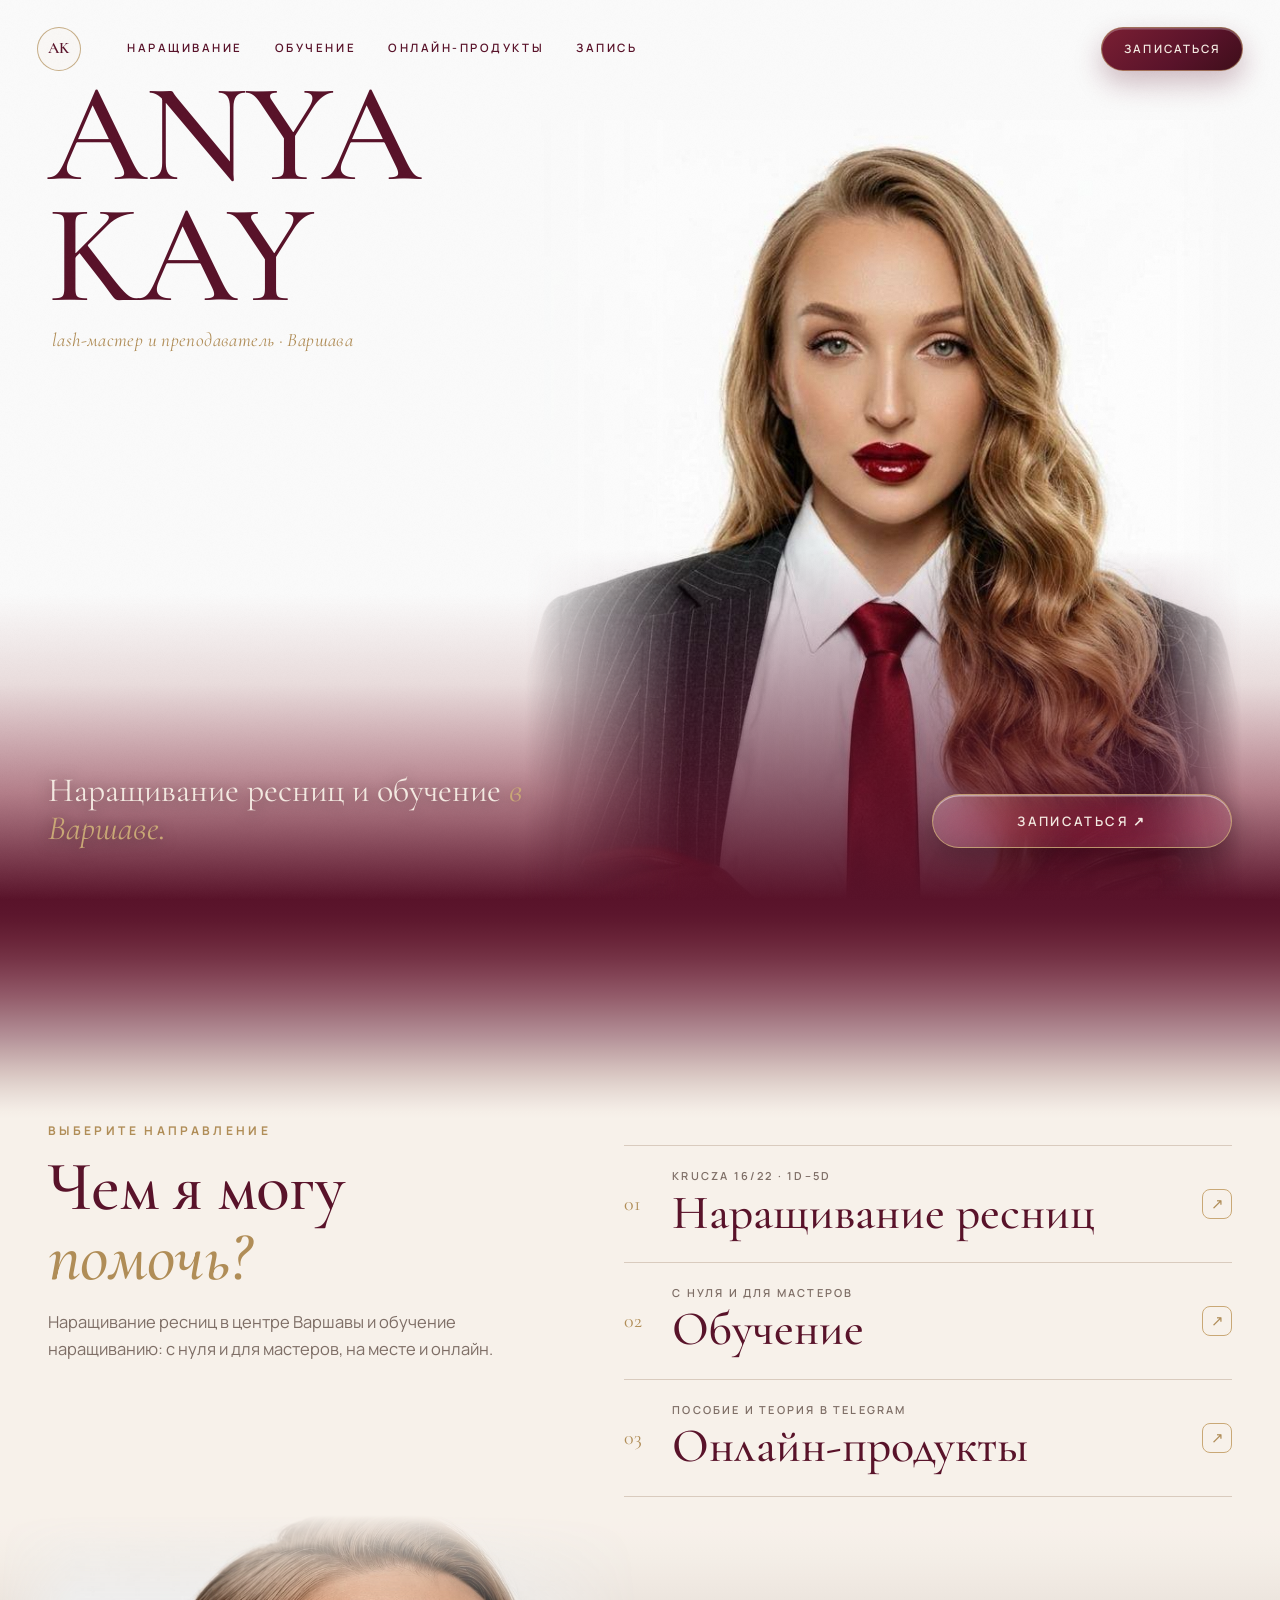
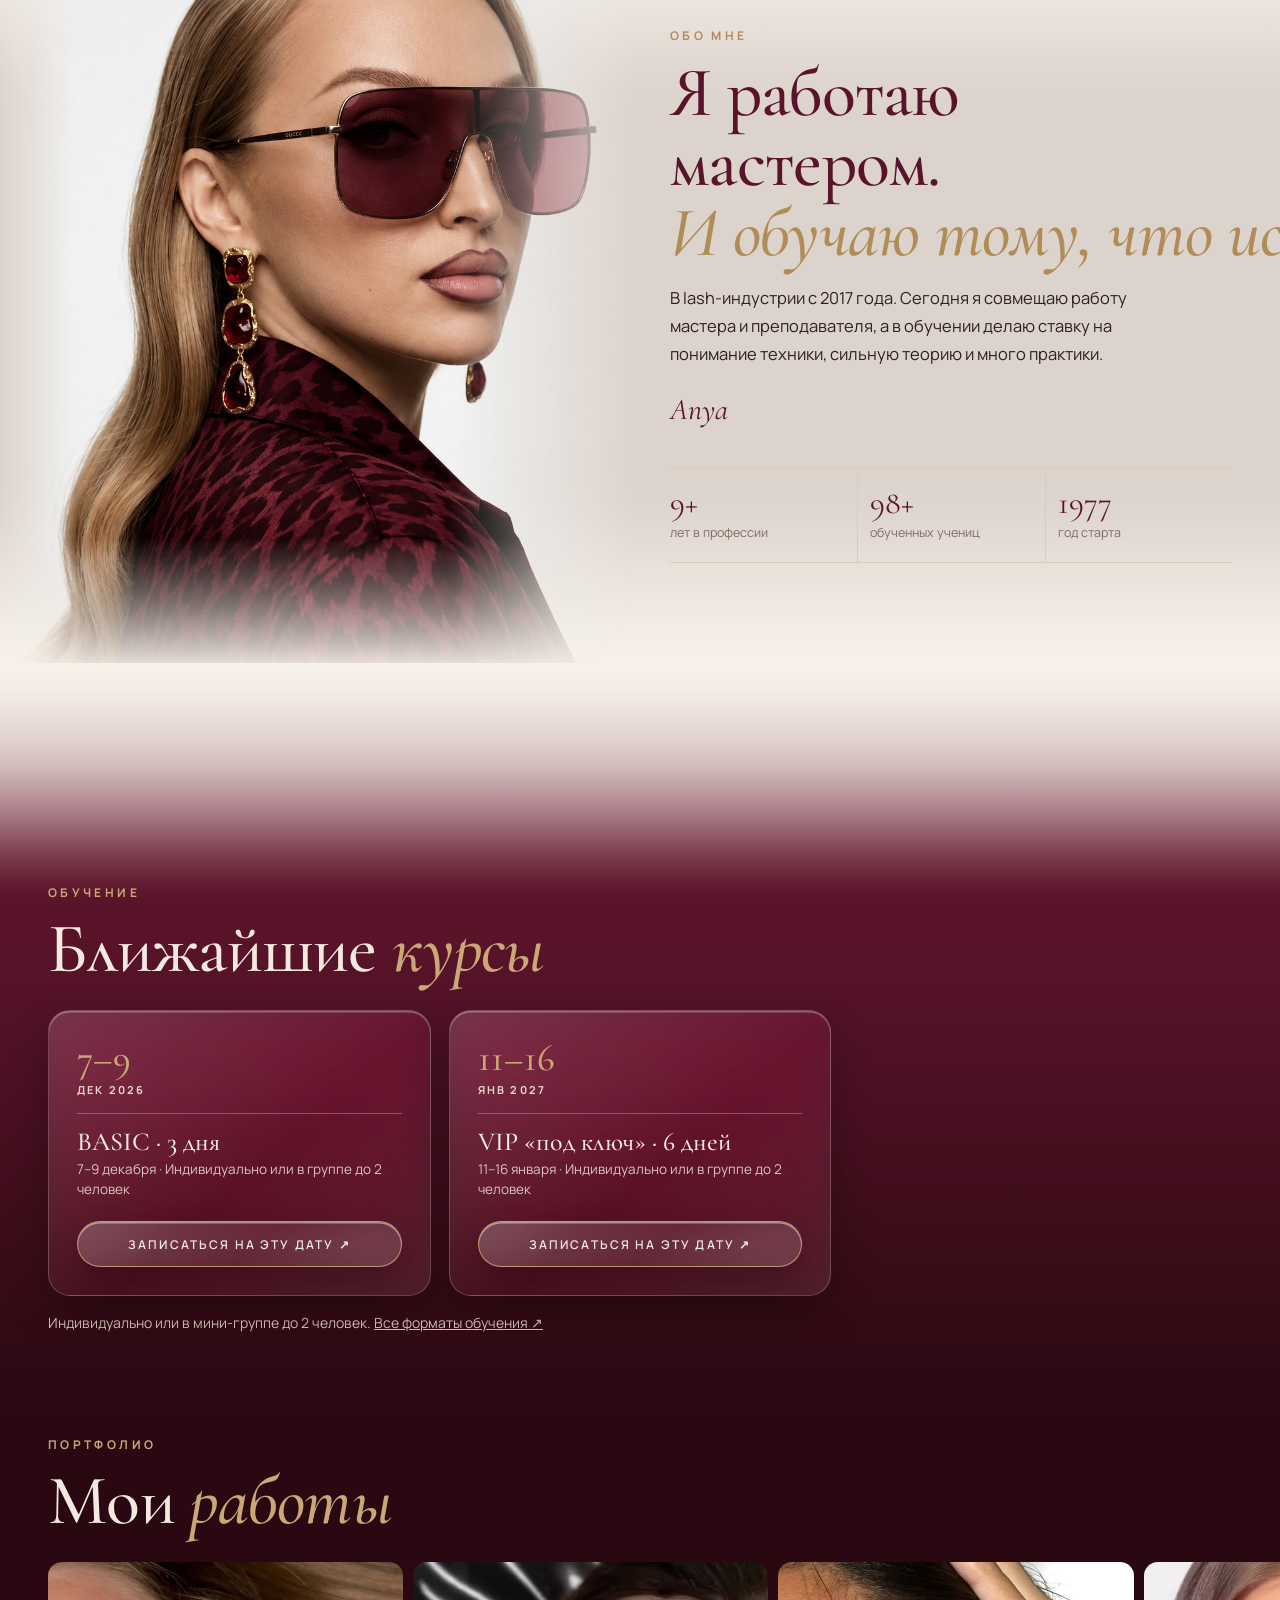
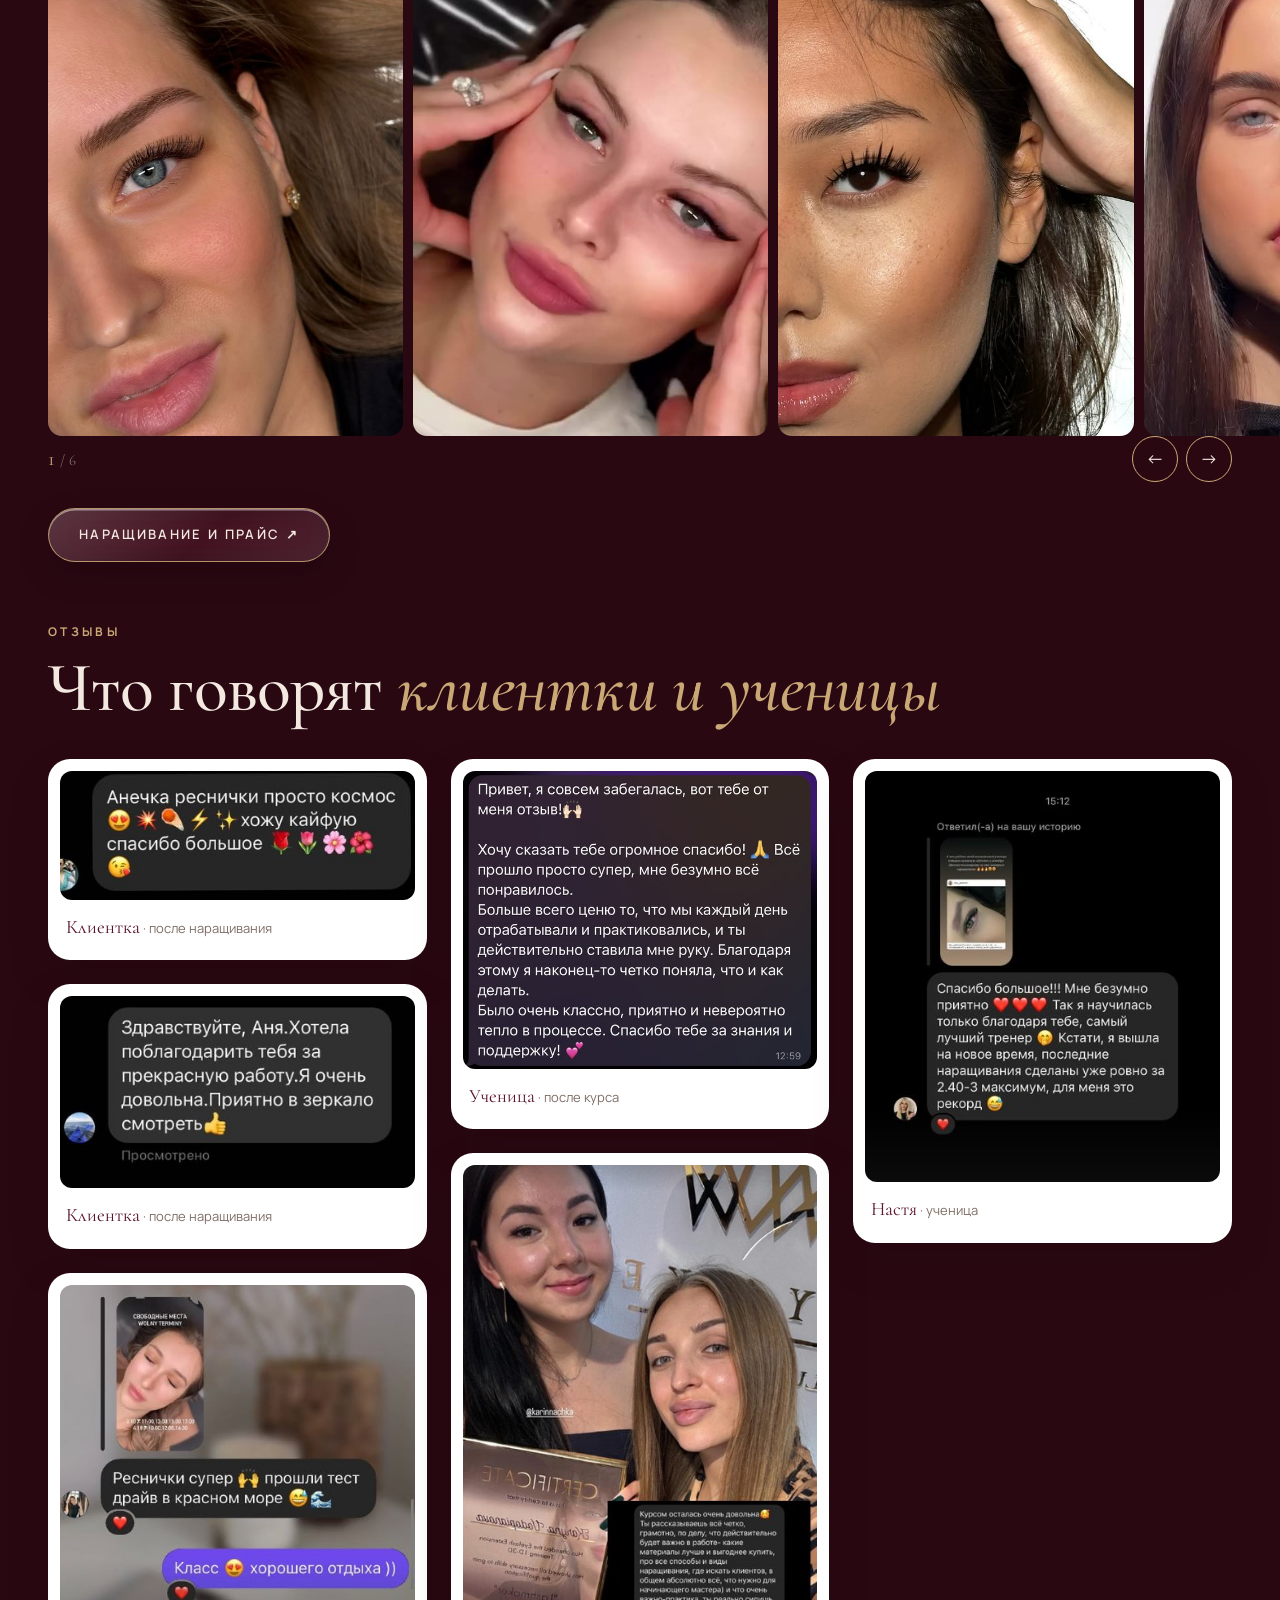
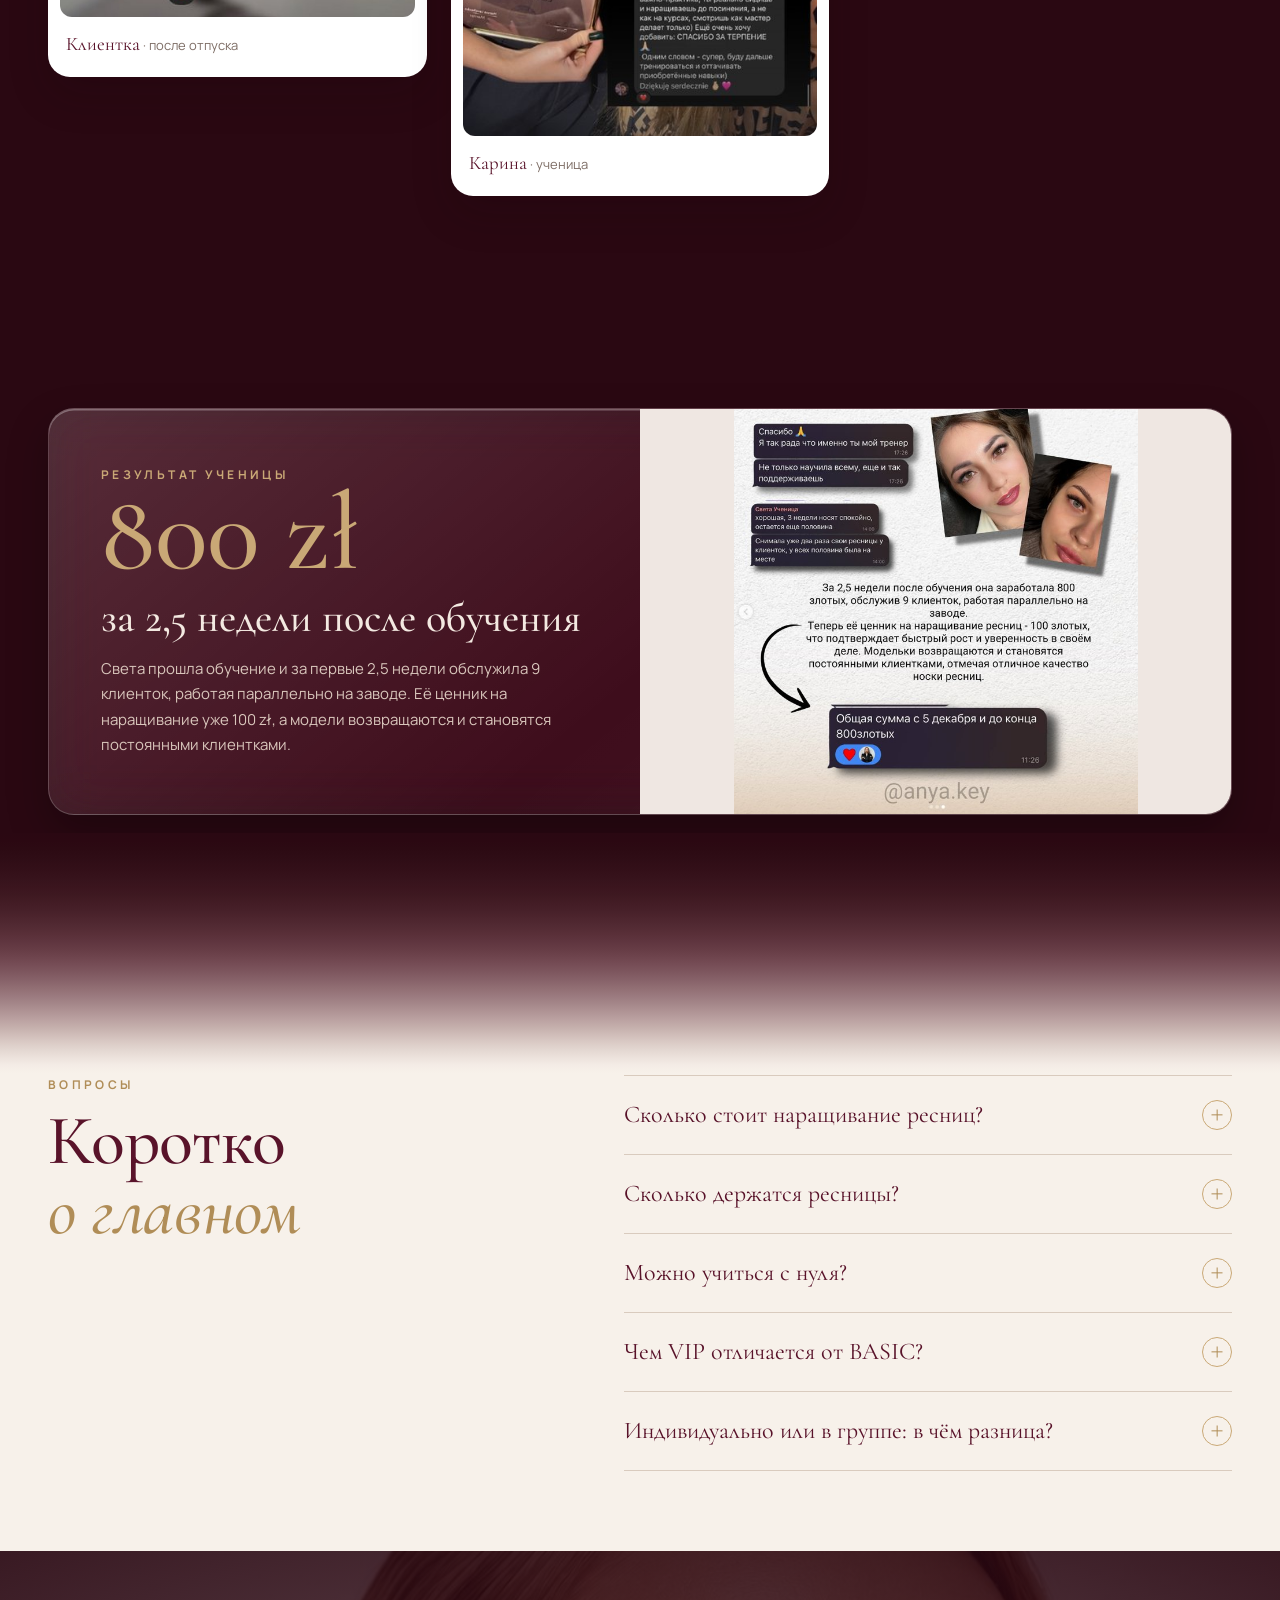
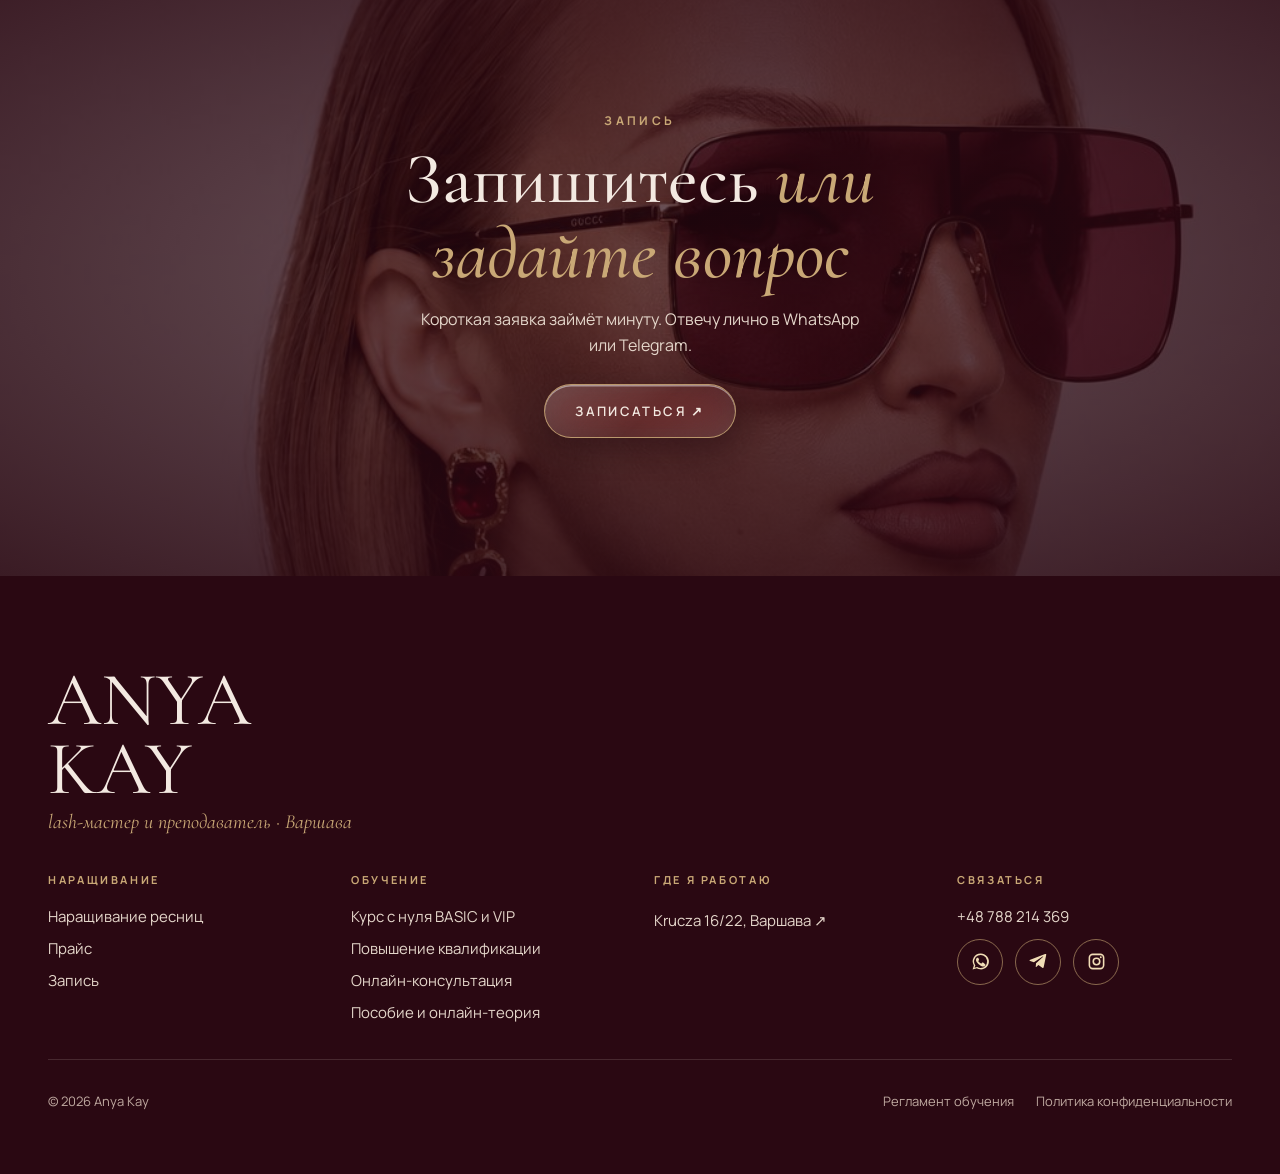
==== index.html @ 47191eb0 "Регламент: предоплата 500 zł, перенос и отмена; убрана фраза про закрытие группы Co-Authored-By: Cla" ====
<!DOCTYPE html>
<html lang="ru">
<head>
<meta charset="UTF-8">
<meta name="viewport" content="width=device-width, initial-scale=1.0, viewport-fit=cover">
<title>Anya Kay — Обучение и наращивание ресниц, Варшава</title>
<meta name="description" content="Anya Kay: наращивание ресниц в Варшаве от 200 zł (Krucza 16/22) и обучение наращиванию с нуля и для мастеров. Курсы BASIC и VIP, повышение квалификации, пособие и онлайн-теория.">
<link rel="canonical" href="https://anyakay.pl/">
<meta name="theme-color" content="#2A0812">
<meta property="og:type" content="website">
<meta property="og:site_name" content="Anya Kay">
<meta property="og:locale" content="ru_RU">
<meta property="og:title" content="Anya Kay — Обучение и наращивание ресниц, Варшава">
<meta property="og:description" content="Anya Kay: наращивание ресниц в Варшаве от 200 zł (Krucza 16/22) и обучение наращиванию с нуля и для мастеров. Курсы BASIC и VIP, повышение квалификации, пособие и онлайн-теория.">
<meta property="og:url" content="https://anyakay.pl/">
<meta property="og:image" content="https://anyakay.pl/img/og.jpg">
<meta property="og:image:width" content="1200">
<meta property="og:image:height" content="630">
<meta name="twitter:card" content="summary_large_image">
<link rel="icon" href="/img/favicon.png" type="image/png">
<link rel="apple-touch-icon" href="/img/apple-touch-icon.png">
<link rel="preconnect" href="https://fonts.googleapis.com">
<link rel="preconnect" href="https://fonts.gstatic.com" crossorigin>
<link href="https://fonts.googleapis.com/css2?family=Cormorant+Garamond:ital,wght@0,400;0,500;0,600;1,400;1,500&family=Manrope:wght@400;500;600;700&display=swap" rel="stylesheet">
<link rel="stylesheet" href="/style.css?v=50">
<link rel="preload" href="/img/hero.jpg" as="image">
<script type="application/ld+json">{"@context": "https://schema.org", "@graph": [{"@type": "BeautySalon", "@id": "https://anyakay.pl/#business", "name": "Anya Kay", "url": "https://anyakay.pl/", "image": "https://anyakay.pl/img/hero.jpg", "logo": "https://anyakay.pl/img/avatar.jpg", "telephone": "+48788214369", "address": {"@type": "PostalAddress", "streetAddress": "Krucza 16/22", "addressLocality": "Warszawa", "addressCountry": "PL"}, "priceRange": "200–4500 zł", "description": "Наращивание ресниц и обучение lash-мастеров в Варшаве.", "sameAs": ["https://www.instagram.com/anya.key_/", "https://t.me/AnyaKayClientBot"], "areaServed": "Warszawa", "founder": {"@type": "Person", "name": "Anya Kay", "jobTitle": "Lash-мастер и преподаватель"}}, {"@type": "FAQPage", "mainEntity": [{"@type": "Question", "name": "Сколько стоит наращивание ресниц?", "acceptedAnswer": {"@type": "Answer", "text": "Наращивание 1D–4D стоит 200 zł, 5D 230 zł. Изгибы L / M +20 zł. Снятие ресниц другого мастера с последующим наращиванием +30 zł. С 1 декабря 2026 цены на наращивание повышаются на 20 zł: 1D–4D будет 220 zł, 5D 250 zł. Запишитесь в ноябре по текущей цене."}}, {"@type": "Question", "name": "Сколько держатся ресницы?", "acceptedAnswer": {"@type": "Answer", "text": "Носка 3–5 недель. Техника рассчитана на комфортное и аккуратное отрастание."}}, {"@type": "Question", "name": "Можно учиться с нуля?", "acceptedAnswer": {"@type": "Answer", "text": "Да. BASIC и VIP рассчитаны на старт с нуля: сначала теория в Telegram в своём темпе с тестами после уроков, потом практика на 3D-манекене и живых моделях."}}, {"@type": "Question", "name": "Чем VIP отличается от BASIC?", "acceptedAnswer": {"@type": "Answer", "text": "VIP включает всё из BASIC и в два раза больше практики: 6 дней и 6 моделей вместо 3, отработку L- и M-изгибов, 2 трендовых эффекта на выбор, стартовый набор материалов и кубок VIP-мастера."}}, {"@type": "Question", "name": "Индивидуально или в группе: в чём разница?", "acceptedAnswer": {"@type": "Answer", "text": "Программа одна и та же. Индивидуально всё время только ваше, и темп подстраивается под вас. В мини-группе максимум 2 человека, поэтому внимания всё равно много, а цена ниже: BASIC 2000 zł вместо 3000 zł, VIP 3000 zł вместо 4500 zł с человека."}}]}]}</script>
</head>
<body>
<header class="hdr g clear" data-clear>
  <div class="hl"><a href="/" class="mono" aria-label="Anya Kay, на главную">AK</a></div>
  <nav class="nav" aria-label="Меню"><a href="/naraschivanie/">Наращивание</a><a href="/obuchenie/">Обучение</a><a href="/materialy/">Онлайн-продукты</a><a href="/zapis/">Запись</a></nav>
  <a href="/zapis/" class="btn wine">Записаться</a>
  <button class="menu-b" data-menu aria-label="Открыть меню">МЕНЮ <i></i></button>
</header>
<div class="mnu" id="mnu" role="dialog" aria-label="Меню">
  <div class="top"><a href="/" class="mono">AK</a><button class="x" data-menu-x aria-label="Закрыть меню">×</button></div>
  <nav><a href="/" aria-current=page>Главная<small>01</small></a><a href="/naraschivanie/">Наращивание ресниц<small>02</small></a><a href="/obuchenie/">Обучение<small>03</small></a><a href="/basic-lash-course/">Курс BASIC и VIP<small>04</small></a><a href="/povyshenie-kvalifikacii/">Повышение квалификации<small>05</small></a><a href="/materialy/">Онлайн-продукты<small>06</small></a><a href="/zapis/">Запись<small>07</small></a></nav>
  <div class="foot"><a href="/zapis/" class="btn glass full">Записаться ↗</a><p>Krucza 16/22 · Варшава</p></div>
</div>
<main>

<section class="cover">
  <div class="ph" role="img" aria-label="Anya Kay, lash-мастер и преподаватель"></div>
  <div class="mast" aria-hidden="true"><span>ANYA</span><span>KAY</span><small>lash-мастер и преподаватель · Варшава</small></div>
  <div class="tl"><h1>Наращивание ресниц и обучение <em>в Варшаве.</em></h1></div>
  <a href="/zapis/" class="btn glass cta">Записаться ↗</a>
</section>
<div class="to-light long"></div>

<section class="sec"><div class="wrap split">
  <div class="reveal"><div class="eyebrow">Выберите направление</div><h2 class="h2">Чем я могу <em>помочь?</em></h2><p class="lead">Наращивание ресниц в центре Варшавы и обучение наращиванию: с нуля и для мастеров, на месте и онлайн.</p></div>
  <div class="rows">
    <a class="row reveal" href="/naraschivanie/"><span class="n">01</span><span class="t"><small>Krucza 16/22 · 1D–5D</small>Наращивание ресниц</span><span class="arr">↗</span></a>
    <a class="row reveal" href="/obuchenie/"><span class="n">02</span><span class="t"><small>С нуля и для мастеров</small>Обучение</span><span class="arr">↗</span></a>
    <a class="row reveal" href="/materialy/"><span class="n">03</span><span class="t"><small>Пособие и теория в Telegram</small>Онлайн-продукты</span><span class="arr">↗</span></a>
  </div>
</div></section>

<section class="about-ed" id="obo-mne">
  <div class="media" role="img" aria-label="Anya Kay"></div>
  <div class="copy reveal">
    <div class="eyebrow">Обо мне</div>
    <h2 class="h2">Я работаю мастером. <em>И обучаю тому, что использую сама.</em></h2>
    <p class="t">В lash-индустрии с 2017 года. Сегодня я совмещаю работу мастера и преподавателя, а в обучении делаю ставку на понимание техники, сильную теорию и много практики.</p>
    <div class="sig">Anya</div>
    <div class="stats"><div><b data-to="9" data-suf="+">9+</b><span>лет в профессии</span></div><div><b data-to="100" data-suf="+">100+</b><span>обученных учениц</span></div><div><b data-to="2017">2017</b><span>год старта</span></div></div>
  </div>
</section>

<section class="sec to-dark"><div class="wrap">
  <div class="reveal"><div class="eyebrow">Обучение</div><h2 class="h2">Ближайшие <em>курсы</em></h2></div>
  <div class="dates" data-dates="" data-limit="3"></div>
  <p class="dates-note reveal">Индивидуально или в мини-группе до 2 человек. <a href="/obuchenie/" style="text-decoration:underline">Все форматы обучения ↗</a></p>
</div></section>

<section class="sec dark" style="padding-top:20px"><div class="wrap"><div class="eyebrow">Портфолио</div><h2 class="h2">Мои <em>работы</em></h2></div>
<div class="sl" data-slider="lash"><div class="sl-t"></div><div class="wrap sl-bar"><div class="sl-c"></div><div class="sl-n"><button class="sl-p" aria-label="Назад">←</button><button class="sl-x" aria-label="Дальше">→</button></div></div></div>
<div class="wrap" style="margin-top:26px"><a href="/naraschivanie/" class="btn glass">Наращивание и прайс ↗</a></div>
<div class="wrap" style="margin-top:60px"><div class="eyebrow">Отзывы</div><h2 class="h2">Что говорят <em>клиентки и ученицы</em></h2></div>
<div class="ops wrap n6"><figure class="op"><button type="button" data-shot="otzyv-klient-4.jpg" data-alt="Отзыв: Клиентка" aria-label="Открыть отзыв: Клиентка"><img src="/img/otzyv-klient-4.jpg" alt="Отзыв: Клиентка, после наращивания" loading="lazy"></button><figcaption><b>Клиентка</b> · после наращивания</figcaption></figure><figure class="op"><button type="button" data-shot="otzyv-klient-3.jpg" data-alt="Отзыв: Клиентка" aria-label="Открыть отзыв: Клиентка"><img src="/img/otzyv-klient-3.jpg" alt="Отзыв: Клиентка, после наращивания" loading="lazy"></button><figcaption><b>Клиентка</b> · после наращивания</figcaption></figure><figure class="op"><button type="button" data-shot="otzyv-klient-2.jpg" data-alt="Отзыв: Клиентка" aria-label="Открыть отзыв: Клиентка"><img src="/img/otzyv-klient-2.jpg" alt="Отзыв: Клиентка, после отпуска" loading="lazy"></button><figcaption><b>Клиентка</b> · после отпуска</figcaption></figure><figure class="op"><button type="button" data-shot="otzyv-uchenica-praktika.jpg" data-alt="Отзыв: Ученица" aria-label="Открыть отзыв: Ученица"><img src="/img/otzyv-uchenica-praktika.jpg" alt="Отзыв: Ученица, после курса" loading="lazy"></button><figcaption><b>Ученица</b> · после курса</figcaption></figure><figure class="op"><button type="button" data-shot="otzyv-karina.jpg" data-alt="Отзыв: Карина" aria-label="Открыть отзыв: Карина"><img src="/img/otzyv-karina.jpg" alt="Отзыв: Карина, ученица" loading="lazy"></button><figcaption><b>Карина</b> · ученица</figcaption></figure><figure class="op"><button type="button" data-shot="otzyv-nastya.jpg" data-alt="Отзыв: Настя" aria-label="Открыть отзыв: Настя"><img src="/img/otzyv-nastya.jpg" alt="Отзыв: Настя, ученица" loading="lazy"></button><figcaption><b>Настя</b> · ученица</figcaption></figure></div>
</section>
<section class="sec dark"><div class="wrap"><div class="case gd reveal">
  <div class="case-copy"><div class="eyebrow l">Результат ученицы</div><div class="case-num">800 zł</div>
  <h3>за 2,5 недели после обучения</h3>
  <p>Света прошла обучение и за первые 2,5 недели обслужила 9 клиенток, работая параллельно на заводе. Её ценник на наращивание уже 100 zł, а модели возвращаются и становятся постоянными клиентками.</p></div>
  <button type="button" class="case-media" style="background-image:url('/img/otzyv-sveta-rezultat.jpg')" data-shot="otzyv-sveta-rezultat.jpg" data-alt="Переписка с ученицей Светой" aria-label="Открыть переписку"></button>
</div></div></section>
<div class="to-light"></div>
<section class="sec"><div class="wrap split">
  <div class="reveal"><div class="eyebrow">Вопросы</div><h2 class="h2">Коротко <em>о главном</em></h2></div>
  <div class="faq"><details class="reveal"><summary>Сколько стоит наращивание ресниц?<i></i></summary><p>Наращивание 1D–4D стоит 200 zł, 5D 230 zł. Изгибы L / M +20 zł. Снятие ресниц другого мастера с последующим наращиванием +30 zł. С 1 декабря 2026 цены на наращивание повышаются на 20 zł: 1D–4D будет 220 zł, 5D 250 zł. Запишитесь в ноябре по текущей цене.</p></details><details class="reveal"><summary>Сколько держатся ресницы?<i></i></summary><p>Носка 3–5 недель. Техника рассчитана на комфортное и аккуратное отрастание.</p></details><details class="reveal"><summary>Можно учиться с нуля?<i></i></summary><p>Да. BASIC и VIP рассчитаны на старт с нуля: сначала теория в Telegram в своём темпе с тестами после уроков, потом практика на 3D-манекене и живых моделях.</p></details><details class="reveal"><summary>Чем VIP отличается от BASIC?<i></i></summary><p>VIP включает всё из BASIC и в два раза больше практики: 6 дней и 6 моделей вместо 3, отработку L- и M-изгибов, 2 трендовых эффекта на выбор, стартовый набор материалов и кубок VIP-мастера.</p></details><details class="reveal"><summary>Индивидуально или в группе: в чём разница?<i></i></summary><p>Программа одна и та же. Индивидуально всё время только ваше, и темп подстраивается под вас. В мини-группе максимум 2 человека, поэтому внимания всё равно много, а цена ниже: BASIC 2000 zł вместо 3000 zł, VIP 3000 zł вместо 4500 zł с человека.</p></details></div>
</div></section>
<section class="band"><div class="ph" style="background-image:url('/img/anya-kay-burgundy.jpg');background-position:50% 20%"></div><div class="in wrap reveal"><div class="eyebrow l">Запись</div><h2>Запишитесь <em>или задайте вопрос</em></h2><p>Короткая заявка займёт минуту. Отвечу лично в WhatsApp или Telegram.</p><a href="/zapis/" class="btn glass">Записаться ↗</a></div></section>
</main>
<footer class="ftr"><div class="wrap">
  <div class="top"><div class="brand">ANYA<br>KAY<small>lash-мастер и преподаватель · Варшава</small></div></div>
  <div class="cols">
    <div><h4>Наращивание</h4><a href="/naraschivanie/">Наращивание ресниц</a><a href="/naraschivanie/#prajs">Прайс</a><a href="/zapis/?w=lashes">Запись</a></div>
    <div><h4>Обучение</h4><a href="/basic-lash-course/">Курс с нуля BASIC и VIP</a><a href="/povyshenie-kvalifikacii/">Повышение квалификации</a><a href="/konsultaciya/">Онлайн-консультация</a><a href="/materialy/">Пособие и онлайн-теория</a></div>
    <div><h4>Где я работаю</h4><p><a href="https://www.google.com/maps/search/?api=1&query=Krucza+16%2F22+Warszawa" target="_blank" rel="noopener">Krucza 16/22, Варшава ↗</a></p></div>
    <div><h4>Связаться</h4><a href="https://wa.me/48788214369" target="_blank" rel="noopener">+48 788 214 369</a>
      <div class="soc"><a href="https://wa.me/48788214369" target="_blank" rel="noopener" aria-label="WhatsApp"><svg viewBox="0 0 24 24" aria-hidden="true"><path d="M12 2a9.8 9.8 0 0 0-8.4 14.9L2 22l5.2-1.6A10 10 0 1 0 12 2Zm0 18.2a8.1 8.1 0 0 1-4.1-1.1l-.3-.2-3.1 1 1-3-.2-.3a8.2 8.2 0 1 1 6.7 3.6Zm4.5-6.1c-.2-.1-1.5-.7-1.8-.8-.2-.1-.4-.1-.6.1l-.8 1c-.1.2-.3.2-.6.1a6.7 6.7 0 0 1-2-1.2 7.6 7.6 0 0 1-1.4-1.7c-.1-.3 0-.4.1-.5l.4-.5.3-.5c.1-.2 0-.4 0-.5l-.8-1.9c-.2-.5-.5-.5-.7-.5H8c-.2 0-.5.1-.7.3-.3.3-1 1-1 2.5s1 2.9 1.2 3.1c.1.2 2.1 3.2 5.2 4.5.7.3 1.3.5 1.7.6.7.2 1.4.2 1.9.1.6-.1 1.5-.6 1.7-1.2.2-.6.2-1.1.2-1.2-.1-.1-.2-.2-.5-.3Z"/></svg></a><a href="https://t.me/AnyaKayClientBot" target="_blank" rel="noopener" aria-label="Telegram"><svg viewBox="0 0 24 24" aria-hidden="true"><path d="M21.8 3.4 18.6 19c-.2 1.1-.9 1.4-1.8.9l-4.9-3.6-2.4 2.3c-.3.3-.5.5-1 .5l.4-5 9-8.1c.4-.4-.1-.6-.6-.2L6.2 12.8 1.4 11.3c-1-.3-1-1 .2-1.5L20.3 2.6c.9-.3 1.7.2 1.5.8Z"/></svg></a><a href="https://www.instagram.com/anya.key_/" target="_blank" rel="noopener" aria-label="Instagram"><svg viewBox="0 0 24 24" aria-hidden="true"><path d="M7.3 2h9.4A5.3 5.3 0 0 1 22 7.3v9.4a5.3 5.3 0 0 1-5.3 5.3H7.3A5.3 5.3 0 0 1 2 16.7V7.3A5.3 5.3 0 0 1 7.3 2Zm-.2 2A3.1 3.1 0 0 0 4 7.1v9.8A3.1 3.1 0 0 0 7.1 20h9.8a3.1 3.1 0 0 0 3.1-3.1V7.1A3.1 3.1 0 0 0 16.9 4H7.1Zm10.3 1.5a1.2 1.2 0 1 1 0 2.4 1.2 1.2 0 0 1 0-2.4ZM12 6.9a5.1 5.1 0 1 1 0 10.2 5.1 5.1 0 0 1 0-10.2Zm0 2a3.1 3.1 0 1 0 0 6.2 3.1 3.1 0 0 0 0-6.2Z"/></svg></a></div></div>
  </div>
  <div class="fb"><span>© 2026 Anya Kay</span><span class="lg"><a href="/reglament-obucheniya/">Регламент обучения</a><a href="/politika-konfidencialnosti/">Политика конфиденциальности</a></span></div>
</div></footer>
<div class="mbar g" id="mbar"><a href="/zapis/" class="btn wine">Записаться</a><button class="ic" data-faq aria-label="Есть вопрос?">?</button><a class="ic wa2" href="https://wa.me/48788214369" target="_blank" rel="noopener" aria-label="WhatsApp"><svg viewBox="0 0 24 24" aria-hidden="true"><path d="M12 2a9.8 9.8 0 0 0-8.4 14.9L2 22l5.2-1.6A10 10 0 1 0 12 2Zm0 18.2a8.1 8.1 0 0 1-4.1-1.1l-.3-.2-3.1 1 1-3-.2-.3a8.2 8.2 0 1 1 6.7 3.6Zm4.5-6.1c-.2-.1-1.5-.7-1.8-.8-.2-.1-.4-.1-.6.1l-.8 1c-.1.2-.3.2-.6.1a6.7 6.7 0 0 1-2-1.2 7.6 7.6 0 0 1-1.4-1.7c-.1-.3 0-.4.1-.5l.4-.5.3-.5c.1-.2 0-.4 0-.5l-.8-1.9c-.2-.5-.5-.5-.7-.5H8c-.2 0-.5.1-.7.3-.3.3-1 1-1 2.5s1 2.9 1.2 3.1c.1.2 2.1 3.2 5.2 4.5.7.3 1.3.5 1.7.6.7.2 1.4.2 1.9.1.6-.1 1.5-.6 1.7-1.2.2-.6.2-1.1.2-1.2-.1-.1-.2-.2-.5-.3Z"/></svg></a></div>
<button class="fab g" id="fab" data-faq aria-haspopup="dialog"><i>?</i>Есть вопрос?</button>
<div class="chat g" id="chat" role="dialog" aria-label="Вопросы и ответы">
  <div class="ch-h"><div class="mono">AK</div><div><b>Anya Kay</b><span>Частые вопросы и быстрая связь</span></div><button id="chat-x" aria-label="Закрыть">×</button></div>
  <div class="ch-b" id="chat-b"></div>
  <form class="inp" id="chat-f"><input id="chat-i" placeholder="Или напишите свой вопрос…" autocomplete="off" aria-label="Ваш вопрос"><button aria-label="Отправить">↑</button></form>
</div>
<div class="lbx" id="lbx" role="dialog" aria-label="Фото"><button class="x" aria-label="Закрыть">×</button><button class="nv pv" aria-label="Назад">‹</button><div class="m"></div><button class="nv nx" aria-label="Дальше">›</button><div class="c"></div></div>
<script src="/app.js?v=50" defer></script>
</body>
</html>
---- style.css ----
/* Anya Kay · style (система стекла и бордо) */
:root{
  --milk:#F7F1EA;--ivory:#F3E9E1;--sand:#E6D9CB;--top:#DDD3CD;--line:#D9CBBE;
  --choc:#2E211C;--muted:#7E6E66;
  --cherry:#8C1C2A;--wine:#59132A;--wine-d:#3E0E1A;--wine-x:#2A0812;
  --gold:#C9A876;--gold-d:#B08D57;
  --bod:"Cormorant Garamond",Georgia,serif;--cor:"Cormorant Garamond",Georgia,serif;--sans:"Manrope",Arial,sans-serif;
  --pad:20px
}
*{box-sizing:border-box;margin:0;padding:0}
html{scroll-behavior:smooth;-webkit-text-size-adjust:100%}
body{background:var(--milk);color:var(--choc);font-family:var(--sans);font-size:16px;line-height:1.6;-webkit-font-smoothing:antialiased;overflow-x:hidden}
a{color:inherit;text-decoration:none}
main:focus{outline:none}
main>*+*,main+*{margin-top:-12px;position:relative}
body::after{content:"";position:fixed;inset:0;z-index:28;pointer-events:none;background:url(/img/noise.png) 0 0/64px 64px;opacity:.4}
button{font:inherit;color:inherit;background:none;border:0;cursor:pointer;text-align:left}
img,video{display:block;max-width:100%}
.wrap{padding:0 var(--pad)}
.eyebrow{font-size:12px;font-weight:700;letter-spacing:.28em;text-transform:uppercase;color:var(--gold-d)}
.dark .eyebrow,.eyebrow.l{color:var(--gold)}
h1,h2,h3{font-weight:400}
.h2{font-family:var(--bod);font-size:40px;line-height:1.04;color:var(--wine);margin:12px 0 16px;letter-spacing:-.01em}
.h2 em{display:block;font-style:italic;color:var(--gold-d)}
.dark .h2{color:var(--ivory)}.dark .h2 em{color:var(--gold)}
.lead{font-size:16.5px;line-height:1.65;color:var(--muted);max-width:560px}
.dark .lead{color:#D9C6BC}
.arr{display:inline-grid;place-items:center;width:30px;height:30px;border:1px solid var(--gold);border-radius:8px;color:var(--gold-d);font-size:15px;flex:0 0 30px;transition:transform .3s}
.dark .arr{color:var(--gold)}
.reveal{opacity:0;transform:translateY(22px);transition:opacity .9s ease,transform .9s cubic-bezier(.2,.7,.2,1)}
.reveal.in-view{opacity:1;transform:none}
.sec{padding:56px 0}
.dark{background:var(--wine-x);color:var(--ivory)}
/* gradient seams, like anyakay.pl */
.to-dark{background:linear-gradient(180deg,rgba(247,241,234,1) 0.0px,rgba(246,240,233,1) 8.0px,rgba(245,238,232,1) 16.0px,rgba(243,235,229,1) 24.0px,rgba(240,231,225,1) 32.0px,rgba(237,226,221,1) 40.0px,rgba(233,221,217,1) 48.0px,rgba(229,216,212,1) 56.0px,rgba(225,209,206,1) 64.0px,rgba(220,202,199,1) 72.0px,rgba(214,194,192,1) 80.0px,rgba(208,184,184,1) 88.0px,rgba(200,172,174,1) 96.0px,rgba(192,160,164,1) 104.0px,rgba(184,146,153,1) 112.0px,rgba(175,132,142,1) 120.0px,rgba(166,119,130,1) 128.0px,rgba(155,104,117,1) 136.0px,rgba(145,89,104,1) 144.0px,rgba(134,74,90,1) 152.0px,rgba(124,61,79,1) 160.0px,rgba(115,49,68,1) 168.0px,rgba(106,38,59,1) 176.0px,rgba(97,28,50,1) 184.0px,rgba(91,22,44,1) 192.0px,rgba(89,19,42,1) 200.0px,rgba(88,19,41,1) calc(200px + (100% - 200px)*0.077),rgba(85,18,40,1) calc(200px + (100% - 200px)*0.154),rgba(81,18,38,1) calc(200px + (100% - 200px)*0.231),rgba(78,17,36,1) calc(200px + (100% - 200px)*0.308),rgba(74,16,34,1) calc(200px + (100% - 200px)*0.385),rgba(70,15,31,1) calc(200px + (100% - 200px)*0.461),rgba(66,14,29,1) calc(200px + (100% - 200px)*0.538),rgba(61,13,26,1) calc(200px + (100% - 200px)*0.615),rgba(57,12,24,1) calc(200px + (100% - 200px)*0.692),rgba(53,11,22,1) calc(200px + (100% - 200px)*0.769),rgba(48,10,20,1) calc(200px + (100% - 200px)*0.846),rgba(44,8,19,1) calc(200px + (100% - 200px)*0.923),rgba(42,8,18,1) calc(200px + (100% - 200px)*1.000));color:var(--ivory);padding-top:170px}
.to-dark .h2{color:var(--ivory)}.to-dark .h2 em{color:var(--gold)}.to-dark .lead{color:#D9C6BC}.to-dark .eyebrow{color:var(--gold)}
.to-light{background:linear-gradient(180deg,rgba(42,8,18,1) 0.0%,rgba(43,8,18,1) 3.23%,rgba(44,10,19,1) 6.45%,rgba(46,12,21,1) 9.68%,rgba(49,14,23,1) 12.9%,rgba(52,16,25,1) 16.13%,rgba(55,19,28,1) 19.35%,rgba(59,21,30,1) 22.58%,rgba(62,25,33,1) 25.81%,rgba(67,28,37,1) 29.03%,rgba(71,32,41,1) 32.26%,rgba(77,37,46,1) 35.48%,rgba(82,42,51,1) 38.71%,rgba(89,47,56,1) 41.94%,rgba(95,53,63,1) 45.16%,rgba(102,60,69,1) 48.39%,rgba(110,68,77,1) 51.61%,rgba(118,77,86,1) 54.84%,rgba(126,87,95,1) 58.06%,rgba(135,98,105,1) 61.29%,rgba(145,110,115,1) 64.52%,rgba(154,121,126,1) 67.74%,rgba(164,134,137,1) 70.97%,rgba(175,147,148,1) 74.19%,rgba(186,160,160,1) 77.42%,rgba(196,174,171,1) 80.65%,rgba(207,188,184,1) 83.87%,rgba(218,202,197,1) 87.1%,rgba(227,215,209,1) 90.32%,rgba(236,226,220,1) 93.55%,rgba(244,236,230,1) 96.77%,rgba(247,241,234,1) 100.0%);height:150px}
.to-light.long{height:170px;background:linear-gradient(180deg,rgba(89,19,42,1) 0.0%,rgba(90,20,43,1) 3.45%,rgba(92,22,45,1) 6.9%,rgba(95,25,47,1) 10.34%,rgba(99,30,51,1) 13.79%,rgba(104,34,55,1) 17.24%,rgba(108,40,60,1) 20.69%,rgba(113,46,65,1) 24.14%,rgba(118,52,71,1) 27.59%,rgba(124,60,78,1) 31.03%,rgba(130,67,85,1) 34.48%,rgba(136,76,92,1) 37.93%,rgba(142,84,100,1) 41.38%,rgba(148,93,107,1) 44.83%,rgba(154,103,116,1) 48.28%,rgba(160,113,124,1) 51.72%,rgba(166,123,133,1) 55.17%,rgba(173,133,142,1) 58.62%,rgba(179,143,150,1) 62.07%,rgba(186,154,159,1) 65.52%,rgba(194,165,167,1) 68.97%,rgba(201,176,176,1) 72.41%,rgba(209,187,185,1) 75.86%,rgba(216,197,193,1) 79.31%,rgba(222,207,202,1) 82.76%,rgba(229,216,210,1) 86.21%,rgba(234,224,218,1) 89.66%,rgba(240,231,225,1) 93.1%,rgba(245,238,231,1) 96.55%,rgba(247,241,234,1) 100.0%)}
/* mniejsze odstępy przy przejściach */
.to-light+.sec,.to-light+section{padding-top:14px!important}
.sec:has(+.to-dark),.sec:has(+.to-light),.sec:has(+.about-ed){padding-bottom:20px}

/* liquid glass */
.g{background:linear-gradient(140deg,rgba(255,255,255,.42),rgba(255,255,255,.12) 55%,rgba(255,255,255,.26));-webkit-backdrop-filter:blur(22px) saturate(170%);backdrop-filter:blur(22px) saturate(170%);border:1px solid rgba(255,255,255,.55);box-shadow:inset 0 1.5px 0 rgba(255,255,255,.85),inset 0 -1px 0 rgba(255,255,255,.2),0 12px 34px rgba(46,33,28,.14)}
.gd{background:linear-gradient(140deg,rgba(255,255,255,.16),rgba(255,255,255,.04) 55%,rgba(255,255,255,.09));-webkit-backdrop-filter:blur(24px) saturate(150%);backdrop-filter:blur(24px) saturate(150%);border:1px solid rgba(255,255,255,.2);box-shadow:inset 0 1.5px 0 rgba(255,255,255,.3),0 18px 40px rgba(0,0,0,.28)}
.btn{display:inline-flex;align-items:center;justify-content:center;gap:10px;height:54px;padding:0 30px;border-radius:999px;font-size:13px;font-weight:600;letter-spacing:.18em;text-transform:uppercase;white-space:nowrap;transition:transform .25s,background .25s}
.btn:hover{transform:translateY(-1px)}
.btn.glass{color:var(--ivory);background:linear-gradient(140deg,rgba(255,255,255,.2),rgba(255,255,255,.06) 55%,rgba(255,255,255,.12));-webkit-backdrop-filter:blur(18px) saturate(160%);backdrop-filter:blur(18px) saturate(160%);border:1px solid rgba(201,168,118,.85);box-shadow:inset 0 1.5px 0 rgba(255,255,255,.45),0 12px 30px rgba(20,4,9,.3)}
.btn.wine{color:var(--ivory);background:linear-gradient(140deg,#7a1f33,var(--wine) 60%,var(--wine-d));border:1px solid rgba(201,168,118,.6);box-shadow:inset 0 1.5px 0 rgba(255,255,255,.25),0 12px 28px rgba(89,19,42,.28)}
.btn.line{color:var(--wine);border:1px solid var(--gold)}
.btn.full{width:100%}

/* header */
.hdr{position:fixed;z-index:30;top:10px;left:10px;right:10px;display:flex;align-items:center;justify-content:space-between;gap:16px;padding:7px 8px 7px 7px;border-radius:999px;color:var(--wine);transition:background .4s,box-shadow .4s,border-color .4s}
.hl{display:flex;align-items:center;gap:8px}
.bk{width:44px;height:44px;border-radius:50%;display:grid;place-items:center;flex:0 0 44px;background:var(--gold);color:var(--wine-x);font-size:20px;line-height:1;box-shadow:0 6px 18px rgba(42,8,18,.25);transition:background .25s}
.bk:hover{background:var(--gold-d)}
.hdr.clear{background:transparent;border-color:transparent;box-shadow:none;-webkit-backdrop-filter:none;backdrop-filter:none}
.mono{width:44px;height:44px;border-radius:50%;display:grid;place-items:center;font-family:var(--bod);font-size:15px;letter-spacing:.04em;color:var(--wine);border:1px solid rgba(176,141,87,.7);background:rgba(247,241,234,.35);flex:0 0 auto}
.nav{display:none}
.menu-b{display:flex;align-items:center;gap:10px;height:44px;padding:0 14px;font-size:11px;font-weight:700;letter-spacing:.24em}
.menu-b i{display:block;width:22px;height:7px;border-top:1.3px solid currentColor;border-bottom:1.3px solid currentColor}
.hdr .btn{display:none}
.mnu{position:fixed;inset:0;z-index:40;background:linear-gradient(180deg,var(--wine) 0,var(--wine-d) 45%,var(--wine-x));color:var(--ivory);display:flex;flex-direction:column;padding:22px 24px calc(30px + env(safe-area-inset-bottom));opacity:0;visibility:hidden;transition:opacity .35s,visibility .35s}
.mnu.on{opacity:1;visibility:visible}
.mnu .top{display:flex;justify-content:space-between;align-items:center}
.mnu .mono{color:var(--gold);background:none;border-color:rgba(201,168,118,.6)}
.mnu .x{width:44px;height:44px;font-size:30px;text-align:center;color:var(--ivory)}
.mnu nav{margin-top:40px;display:flex;flex-direction:column}
.mnu nav a{font-family:var(--bod);font-size:36px;line-height:1.1;padding:12px 0;border-bottom:1px solid rgba(243,233,225,.12);display:flex;justify-content:space-between;align-items:center}
.mnu nav a small{font-family:var(--sans);font-size:11px;letter-spacing:.24em;color:var(--gold)}
.mnu nav a[aria-current]{color:var(--gold)}
.mnu .foot{margin-top:auto;display:flex;flex-direction:column;gap:14px}
.mnu .foot p{font-size:13px;letter-spacing:.14em;color:#CDB9AE;text-transform:uppercase;text-align:center}

/* home cover */
.cover{position:relative;height:calc(100svh + 70px);min-height:810px;max-height:1070px;overflow:hidden;color:var(--ivory);background:linear-gradient(180deg,rgba(221,211,205,1) 0.0%,rgba(221,211,205,1) 3.45%,rgba(221,211,205,1) 6.9%,rgba(221,211,205,1) 10.34%,rgba(221,211,205,1) 13.79%,rgba(221,211,205,1) 17.24%,rgba(221,211,205,1) 20.69%,rgba(221,211,205,1) 24.14%,rgba(221,211,205,1) 27.59%,rgba(221,211,205,1) 31.03%,rgba(221,211,205,1) 34.48%,rgba(221,211,205,1) 37.93%,rgba(221,211,205,1) 41.38%,rgba(221,211,205,1) 44.83%,rgba(221,211,205,1) 48.28%,rgba(221,211,205,1) 51.72%,rgba(220,208,203,1) 55.17%,rgba(216,202,198,1) 58.62%,rgba(211,192,190,1) 62.07%,rgba(202,176,177,1) 65.52%,rgba(191,157,161,1) 68.97%,rgba(179,138,145,1) 72.41%,rgba(165,120,132,1) 75.86%,rgba(151,102,119,1) 79.31%,rgba(138,86,106,1) 82.76%,rgba(126,70,92,1) 86.21%,rgba(113,52,75,1) 89.66%,rgba(101,36,59,1) 93.1%,rgba(92,24,47,1) 96.55%,rgba(89,19,42,1) 100.0%)}
.cover .ph{position:absolute;left:0;right:0;top:118px;bottom:0;background:url(/img/hero.jpg) 50% 0/100% auto no-repeat;-webkit-mask-image:linear-gradient(180deg,transparent 0,#000 8%);mask-image:linear-gradient(180deg,transparent 0,#000 8%);animation:kb 18s ease-out both}
.cover .ph::after{content:"";position:absolute;inset:0;background:linear-gradient(180deg,rgba(89,19,42,0) 0.0%,rgba(89,19,42,0) 4.0%,rgba(89,19,42,0) 8.0%,rgba(89,19,42,0) 12.0%,rgba(89,19,42,0) 16.0%,rgba(89,19,42,0) 20.0%,rgba(89,19,42,0) 24.0%,rgba(89,19,42,0) 28.0%,rgba(89,19,42,0) 32.0%,rgba(89,19,42,0) 36.0%,rgba(89,19,42,0) 40.0%,rgba(89,19,42,0) 44.0%,rgba(89,19,42,0) 48.0%,rgba(89,19,42,0) 52.0%,rgba(89,19,42,0) 56.0%,rgba(89,19,42,0.029) 60.0%,rgba(89,19,42,0.102) 64.0%,rgba(89,19,42,0.2) 68.0%,rgba(89,19,42,0.329) 72.0%,rgba(89,19,42,0.48) 76.0%,rgba(89,19,42,0.618) 80.0%,rgba(89,19,42,0.752) 84.0%,rgba(89,19,42,0.86) 88.0%,rgba(89,19,42,0.934) 92.0%,rgba(89,19,42,0.983) 96.0%,rgba(89,19,42,1) 100.0%)}
@keyframes kb{from{transform:scale(1.07)}to{transform:none}}
.mast{position:absolute;left:0;right:0;top:72px;text-align:center;font-family:var(--bod);font-weight:400;font-size:66px;line-height:.86;letter-spacing:-.015em;color:var(--wine);white-space:nowrap;z-index:2}
.mast span{display:block;animation:up 1.2s cubic-bezier(.2,.7,.2,1) both}
.mast span+span{animation-delay:.15s}
.mast small{display:block;font-family:var(--cor);font-style:italic;font-weight:400;font-size:20px;color:var(--gold-d);margin-top:8px;letter-spacing:.02em;animation:fade 1.4s .5s both}
@keyframes up{from{opacity:0;transform:translateY(30px)}to{opacity:1;transform:none}}
@keyframes fade{from{opacity:0}to{opacity:1}}
.cover .tl{position:absolute;left:18px;right:18px;bottom:170px;z-index:2;text-shadow:0 1px 16px rgba(42,8,18,.55);animation:fade 1.4s .7s both}
.cover h1{font-family:var(--bod);font-weight:400;font-size:23px;line-height:1.12;max-width:330px}
.cover h1 em{font-style:italic;color:var(--gold)}
.cover .tl p{display:none;font-size:13.5px;line-height:1.55;color:#EADCD3;margin-top:12px;max-width:310px}
.rule{width:64px;height:1px;background:var(--gold);margin:12px 0 0;opacity:.8}
.nums{display:flex;gap:22px;margin-top:16px}
.nums div{font-family:var(--bod);font-size:24px;color:var(--gold);line-height:1}
.nums span{display:block;font-family:var(--sans);font-size:9px;font-weight:700;letter-spacing:.22em;color:#D9C6BC;margin-top:5px}
.cover .cta{position:absolute;left:18px;right:18px;bottom:36px;z-index:2;animation:fade 1.4s .9s both}
.cover .side{display:none}

/* inner page cover */
.pcover{position:relative;height:88svh;min-height:600px;max-height:900px;overflow:hidden;color:var(--ivory);background:var(--wine-x)}
.pcover .ph{position:absolute;inset:0;background-size:cover;background-position:50% 20%;animation:kb 18s ease-out both}
.pcover::after{content:"";position:absolute;inset:0;background:linear-gradient(180deg,rgba(42,8,18,0.25) 0.0%,rgba(42,8,18,0.227) 3.7%,rgba(42,8,18,0.173) 7.41%,rgba(42,8,18,0.104) 11.11%,rgba(42,8,18,0.042) 14.81%,rgba(42,8,18,0.004) 18.52%,rgba(44,8,19,0) 22.22%,rgba(52,10,23,0) 25.93%,rgba(64,13,29,0) 29.63%,rgba(77,16,36,0) 33.33%,rgba(86,18,41,0) 37.04%,rgba(89,19,42,0.001) 40.74%,rgba(89,19,42,0.035) 44.44%,rgba(89,19,42,0.105) 48.15%,rgba(89,19,42,0.194) 51.85%,rgba(89,19,42,0.289) 55.56%,rgba(86,19,40,0.391) 59.26%,rgba(79,17,36,0.511) 62.96%,rgba(69,15,30,0.63) 66.67%,rgba(61,14,26,0.729) 70.37%,rgba(54,12,23,0.805) 74.07%,rgba(48,10,20,0.869) 77.78%,rgba(43,8,18,0.92) 81.48%,rgba(42,8,18,0.962) 85.19%,rgba(42,8,18,0.989) 88.89%,rgba(42,8,18,1.0) 92.59%,rgba(42,8,18,1) 96.3%,rgba(42,8,18,1) 100.0%)}
.pcover .in{position:absolute;left:0;right:0;bottom:0;z-index:2;padding:0 var(--pad) 44px;text-shadow:0 1px 16px rgba(42,8,18,.5)}
.pcover h1{font-family:var(--bod);font-size:46px;line-height:1;letter-spacing:-.01em;margin:12px 0 14px;animation:up 1.2s both}
.pcover h1 em{font-style:italic;color:var(--gold)}
.pcover p{font-size:15.5px;line-height:1.6;color:#EADCD3;max-width:440px;animation:fade 1.4s .4s both}
.pcover .btns{display:flex;gap:10px;margin-top:22px;flex-wrap:wrap;animation:fade 1.4s .6s both}

/* rows */
.rows{margin-top:24px;border-top:1px solid var(--line)}
.dark .rows,.to-dark .rows{border-color:rgba(243,233,225,.16)}
.row{display:flex;width:100%;align-items:center;gap:20px;padding:24px 0;border-bottom:1px solid var(--line)}
.dark .row,.to-dark .row{border-color:rgba(243,233,225,.16)}
.row:hover .arr{transform:translate(3px,-3px)}
.row .n{font-family:var(--bod);color:var(--gold-d);font-size:20px;width:28px}
.row .t{flex:1;font-family:var(--bod);color:var(--wine);font-size:30px;line-height:1.05}
.dark .row .t,.to-dark .row .t{color:var(--ivory)}
.row .t small{display:block;font-family:var(--sans);font-size:11px;font-weight:600;letter-spacing:.2em;color:var(--muted);margin-bottom:6px;text-transform:uppercase}
.dark .row .t small,.to-dark .row .t small{color:#BFA9A0}

/* about */
.about{position:relative;overflow:hidden}
.about .pic{border-radius:220px 220px 18px 18px;overflow:hidden;aspect-ratio:3/4;margin:30px 0 0;max-width:420px}
.about .pic img{width:100%;height:100%;object-fit:cover}
.about p.t{font-size:16.5px;line-height:1.7;max-width:520px}
.about p.t+p.t{margin-top:14px}
.sig{font-family:var(--cor);font-style:italic;font-size:30px;color:var(--wine);margin-top:18px}
.stats{display:grid;grid-template-columns:repeat(3,1fr);border-top:1px solid var(--line);border-bottom:1px solid var(--line);margin-top:34px}
.stats div{padding:18px 12px;border-left:1px solid var(--line)}
.stats div:first-child{border-left:0;padding-left:0}
.stats b{display:block;font-family:var(--bod);font-weight:400;font-size:32px;color:var(--wine);line-height:1}
.stats span{font-size:12.5px;color:var(--muted)}
.dark .stats,.dark .stats div{border-color:rgba(243,233,225,.16)}.dark .stats b{color:var(--gold)}.dark .stats span{color:#CDB9AE}

/* o mnie, jak na anyakay.pl: zdjęcie wtopione w tło */
.about-ed{position:relative;overflow:hidden;background:linear-gradient(180deg,rgba(247,241,234,1) 0.0px,rgba(247,240,234,1) 15.38px,rgba(245,239,232,1) 30.77px,rgba(243,237,230,1) 46.15px,rgba(241,234,227,1) 61.54px,rgba(238,231,224,1) 76.92px,rgba(235,228,221,1) 92.31px,rgba(233,224,218,1) 107.69px,rgba(230,221,215,1) 123.08px,rgba(227,218,212,1) 138.46px,rgba(225,215,209,1) 153.85px,rgba(223,213,207,1) 169.23px,rgba(221,212,205,1) 184.62px,rgba(221,211,205,1) 200.0px,rgba(221,211,205,1) calc(100% - 200.0px),rgba(221,212,205,1) calc(100% - 184.6px),rgba(223,213,207,1) calc(100% - 169.2px),rgba(225,215,209,1) calc(100% - 153.8px),rgba(227,218,212,1) calc(100% - 138.5px),rgba(230,221,215,1) calc(100% - 123.1px),rgba(233,224,218,1) calc(100% - 107.7px),rgba(235,228,221,1) calc(100% - 92.3px),rgba(238,231,224,1) calc(100% - 76.9px),rgba(241,234,227,1) calc(100% - 61.5px),rgba(243,237,230,1) calc(100% - 46.2px),rgba(245,239,232,1) calc(100% - 30.8px),rgba(247,240,234,1) calc(100% - 15.4px),rgba(247,241,234,1) calc(100% - 0.0px))}
.about-ed .media{height:600px;background:url(/img/anya-kay-burgundy.jpg) 50% 18%/cover no-repeat;-webkit-mask-image:linear-gradient(180deg,transparent 0,#000 14%,#000 58%,transparent 96%);mask-image:linear-gradient(180deg,transparent 0,#000 14%,#000 58%,transparent 96%)}
.about-ed .copy{position:relative;z-index:1;margin-top:-150px;padding:0 var(--pad) 56px}
.about-ed p.t{font-size:16.5px;line-height:1.7;max-width:520px}
.about-ed p.t+p.t{margin-top:14px}

/* program kursu */
.pts{list-style:none;margin:10px 0 0}
.pts li{position:relative;padding:7px 0 7px 22px;font-size:15px;line-height:1.5;border-top:1px solid rgba(243,233,225,.1)}
.pts li::before{content:"";position:absolute;left:2px;top:15px;width:7px;height:7px;border-radius:50%;border:1px solid var(--gold)}
.to-dark .pts li,.dark .pts li{color:#E4D6CA}
.forwho .pts li{color:var(--choc);border-color:var(--line)}
.day h4,.prog-in h4{font-family:var(--cor);font-style:italic;font-weight:500;font-size:22px;color:var(--gold);margin:18px 0 0}
.prog-in>.lead{margin-top:20px}
.tagline{font-family:var(--cor);font-style:italic;font-size:22px;line-height:1.35;color:#F1DDB6;margin-top:26px;max-width:640px}
.get:last-child:nth-child(odd){grid-column:1/-1}
.pol{position:fixed;inset:0;z-index:70;background:rgba(26,6,12,.6);display:none;align-items:flex-end;justify-content:center}
.pol.on{display:flex}
.pol .box{background:var(--milk);width:100%;max-width:760px;max-height:88vh;overflow:auto;border-radius:24px 24px 0 0;padding:22px 20px 40px;position:relative}
.pol .x{position:sticky;top:0;float:right;width:44px;height:44px;border-radius:50%;background:var(--wine);color:var(--ivory);font-size:26px;text-align:center}
.pol .legal{padding:0;max-width:none}

/* video */
.vid{position:relative;border-radius:18px;overflow:hidden;background:var(--wine-d);aspect-ratio:9/16}
.vid video{width:100%;height:100%;object-fit:cover}
.vid figcaption{position:absolute;left:0;right:0;bottom:0;padding:40px 18px 16px;font-family:var(--cor);font-style:italic;font-size:21px;line-height:1.2;color:var(--ivory);background:linear-gradient(transparent,rgba(42,8,18,.75))}
.vids{display:grid;grid-template-columns:1fr 1fr;gap:10px;margin-top:28px}
.vids .vid:first-child:nth-last-child(odd){grid-column:1/-1;aspect-ratio:4/5}
.vband{display:grid;gap:30px}

/* slider */
.sl{position:relative;margin-top:26px}
.sl-t{display:flex;gap:10px;overflow-x:auto;scroll-snap-type:x mandatory;scrollbar-width:none;padding:0 var(--pad);scroll-padding:0 var(--pad)}
.sl-t::-webkit-scrollbar{display:none}
.sl-t button{flex:0 0 78%;aspect-ratio:3/4;scroll-snap-align:start;border-radius:14px;overflow:hidden;background:var(--sand)}
.sl-t button img{width:100%;height:100%;object-fit:cover;transition:transform .8s}
.sl-t button:hover img{transform:scale(1.03)}
.sl-bar{display:flex;justify-content:space-between;align-items:center;margin-top:18px}
.sl-c{font-family:var(--bod);font-size:20px;color:var(--wine)}
.sl-c span{color:var(--muted);font-size:15px}
.dark .sl-c{color:var(--gold)}
.sl-n{display:flex;gap:8px}
.sl-n button{width:46px;height:46px;border-radius:50%;border:1px solid var(--gold);display:grid;place-items:center;color:var(--wine);font-size:18px}
.dark .sl-n button{color:var(--ivory)}
.cats{display:flex;gap:8px;flex-wrap:wrap;margin-top:22px}
.cats button{padding:10px 18px;border-radius:999px;border:1px solid var(--line);font-size:13px;font-weight:600;letter-spacing:.08em;color:var(--muted)}
.cats button[aria-pressed=true]{background:var(--wine);border-color:var(--wine);color:var(--ivory)}
.lbx{position:fixed;inset:0;z-index:60;background:rgba(26,6,12,.96);display:none;align-items:center;justify-content:center}
.lbx.on{display:flex}
.lbx img{max-height:86vh;max-width:94vw;border-radius:6px}
.lbx .x{position:absolute;top:14px;right:14px;width:46px;height:46px;font-size:30px;color:#fff;text-align:center}
.lbx .nv{position:absolute;top:50%;transform:translateY(-50%);width:46px;height:46px;border-radius:50%;color:#fff;font-size:24px;text-align:center;border:1px solid rgba(201,168,118,.6)}
.lbx .pv{left:12px}.lbx .nx{right:12px}
.lbx .c{position:absolute;bottom:20px;left:0;right:0;text-align:center;color:#D9C6BC;font-family:var(--bod);font-size:16px}

/* packages */
.seg{display:flex;padding:5px;border-radius:999px;margin-top:26px}
.seg button{flex:1;text-align:center;padding:12px 6px;border-radius:999px;font-size:13px;font-weight:600;line-height:1.25;color:#E4D6CA;transition:background .3s,color .3s}
.seg button[aria-selected=true]{background:var(--ivory);color:var(--wine)}
.seg-h{font-size:14.5px;line-height:1.6;color:#D9C6BC;margin:14px 0 6px;min-height:46px}
.pk{margin-top:14px;padding:24px 22px;border-radius:22px}
.pk.best{border-color:rgba(201,168,118,.8)}
.pk .top{display:flex;justify-content:space-between;align-items:baseline;gap:12px}
.pk h3{font-family:var(--bod);font-size:30px}
.pk .tag{display:inline-block;margin-left:8px;vertical-align:middle;font-family:var(--sans);font-size:10.5px;font-weight:700;letter-spacing:.12em;padding:4px 10px;border-radius:999px;background:var(--gold);color:var(--wine-x)}
.pk .pr{font-family:var(--bod);color:var(--gold);font-size:28px;white-space:nowrap}
.pk .dur{font-size:12px;letter-spacing:.16em;text-transform:uppercase;color:#BFA9A0;margin-top:4px}
.pk ul{list-style:none;margin:14px 0 18px}
.pk li{display:flex;gap:12px;padding:9px 0;font-size:15px;line-height:1.45;color:#EFE4DA;border-top:1px solid rgba(243,233,225,.1)}
.pk li::before{content:"✓";color:var(--gold);font-weight:600}
.note{font-size:14.5px;line-height:1.6;color:#D9C6BC;margin-top:20px}
.note b{color:var(--gold);font-weight:600}

/* steps */
.steps{margin-top:30px;display:grid;gap:12px;counter-reset:s}
.step{display:flex;gap:18px;padding:22px 0;border-top:1px solid var(--line)}
.step:last-child{border-bottom:1px solid var(--line)}
.step b{font-family:var(--bod);font-weight:400;font-size:34px;color:var(--gold-d);line-height:1;width:44px;flex:0 0 44px}
.step h3{font-family:var(--bod);font-size:24px;color:var(--wine);line-height:1.15}
.step p{font-size:15px;color:var(--muted);margin-top:6px;line-height:1.6}

/* service cards */
.cards{display:grid;gap:22px;margin-top:30px}
.svc{border-radius:24px;overflow:hidden;background:#fff;box-shadow:0 20px 50px -30px rgba(46,33,28,.35)}
.svc .im{aspect-ratio:4/5;overflow:hidden}
.svc .im img{width:100%;height:100%;object-fit:cover;object-position:50% 25%;transition:transform 1s}
.svc:hover .im img{transform:scale(1.03)}
.svc .bd{padding:24px 22px 26px}
.svc .top{display:flex;justify-content:space-between;align-items:baseline}
.svc h3{font-family:var(--bod);font-size:34px;color:var(--wine)}
.svc .pr{font-family:var(--bod);font-size:28px;color:var(--choc)}
.svc .meta{font-size:12px;font-weight:600;letter-spacing:.18em;text-transform:uppercase;color:var(--gold-d);margin-top:4px}
.svc p{font-size:15px;color:var(--muted);margin:12px 0 0;line-height:1.6}
.tags{display:flex;flex-wrap:wrap;gap:7px;margin:16px 0 20px}
.tags span{font-size:12.5px;padding:6px 12px;border-radius:999px;background:var(--milk);border:1px solid var(--line);color:var(--choc)}
.combo{margin-top:22px;padding:22px;border-radius:22px;border:1px solid var(--gold);display:flex;justify-content:space-between;align-items:center;gap:16px}
.combo b{font-family:var(--bod);font-weight:400;font-size:24px;color:var(--wine);display:block}
.combo span{font-size:14px;color:var(--muted)}
.combo i{font-style:normal;font-family:var(--bod);font-size:26px;color:var(--wine);white-space:nowrap}

/* courses */
.course{border-radius:26px;padding:30px 24px;position:relative;margin-top:28px}
.course.pro{border-color:rgba(201,168,118,.8)}
.course .tag{position:absolute;top:-14px;left:24px;background:var(--gold);color:var(--wine-x);font-size:12px;font-weight:700;letter-spacing:.1em;padding:6px 14px;border-radius:999px}
.course small{font-size:11px;font-weight:700;letter-spacing:.22em;color:var(--gold);text-transform:uppercase}
.course h3{font-family:var(--bod);font-size:34px;line-height:1.05;margin:8px 0}
.course .meta{color:#D9C6BC;font-size:14.5px}
.course .big{font-family:var(--bod);font-size:50px;margin:14px 0 6px;color:var(--ivory)}
.course .big span{font-family:var(--sans);font-size:15px;color:#D9C6BC;margin-left:6px}
.course .claim{font-family:var(--cor);font-style:italic;font-size:21px;line-height:1.35;color:#F1DDB6;margin-bottom:20px}
.course .btns{display:flex;flex-direction:column;gap:10px}
.course .btn.line{color:var(--ivory)}
.tlx{margin-top:30px;position:relative}
.tlx::before{content:"";position:absolute;left:21px;top:10px;bottom:10px;width:1px;background:linear-gradient(var(--gold),rgba(201,168,118,.15))}
.day{position:relative;display:grid;grid-template-columns:44px 1fr;gap:16px;padding-bottom:34px}
.day .d{width:44px;height:44px;border-radius:50%;border:1px solid var(--gold);background:var(--wine-x);display:grid;place-items:center;font-family:var(--bod);font-size:18px;color:var(--gold);position:relative}
.day h3{font-family:var(--bod);font-size:26px;line-height:1.1}
.day p{font-size:15px;line-height:1.65;color:#D9C6BC;margin-top:8px}
.day .im{grid-column:2;margin-top:-18px;border-radius:16px;overflow:hidden;aspect-ratio:4/5;max-width:360px}
.day .im img{width:100%;height:100%;object-fit:cover}
.gets{display:grid;grid-template-columns:1fr 1fr;gap:12px;margin-top:28px}
.get{padding:20px 16px;border-radius:18px;border:1px solid var(--line);background:#fff}
.dark .get{background:none;border-color:rgba(243,233,225,.16)}
.get svg{width:30px;height:30px;stroke:var(--gold-d);fill:none;stroke-width:1.2}
.dark .get svg{stroke:var(--gold)}
.get b{display:block;font-family:var(--bod);font-weight:400;font-size:18px;line-height:1.2;margin-top:12px;color:var(--wine)}
.dark .get b{color:var(--ivory)}
.get span{display:block;font-size:13px;color:var(--muted);margin-top:4px;line-height:1.45}
.dark .get span{color:#CDB9AE}
.pricebox{margin-top:30px;padding:28px 24px;border-radius:24px;text-align:center}
.pricebox .big{font-family:var(--bod);font-size:56px;color:var(--ivory);line-height:1}
.pricebox .big span{font-family:var(--sans);font-size:16px;color:#D9C6BC}
.pricebox p{color:#D9C6BC;font-size:14.5px;margin:10px 0 20px}

/* insta */
.ig{display:grid;grid-template-columns:repeat(3,1fr);gap:4px;margin-top:24px}
.ig a{aspect-ratio:1;overflow:hidden;position:relative}
.ig img{width:100%;height:100%;object-fit:cover;transition:transform .8s}
.ig a:hover img{transform:scale(1.05)}
.ig-h{display:flex;justify-content:space-between;align-items:flex-end;gap:16px;flex-wrap:wrap}
.ig-h a.h{font-family:var(--bod);font-size:24px;color:var(--wine)}

/* CTA band */
.band{position:relative;overflow:hidden;color:var(--ivory);text-align:center;padding:110px 0 100px;background:var(--wine-x)}
.band .ph{position:absolute;inset:0;background-size:cover;background-position:50% 30%;opacity:.42}
.band::after{content:"";position:absolute;inset:0;background:radial-gradient(80% 70% at 50% 50%,rgba(42,8,18,.2),rgba(42,8,18,.85))}
.band .in{position:relative;z-index:2}
.band h2{font-family:var(--bod);font-size:40px;line-height:1.05;margin:12px auto 14px;max-width:700px}
.band h2 em{color:var(--gold)}
.band p{color:#E4D6CA;max-width:440px;margin:0 auto 26px}

/* form */
.book{padding-top:120px}
.book-in{display:grid;gap:30px}
.how{display:grid;gap:12px;margin-top:24px;font-size:15px}
.how div{display:flex;gap:14px;align-items:center}
.how b{width:34px;height:34px;border-radius:50%;border:1px solid var(--gold);color:var(--wine);display:grid;place-items:center;font-family:var(--bod);font-weight:400;font-size:17px;flex:0 0 34px}
.form{scroll-margin-top:90px;padding:26px 20px;border-radius:26px;background:linear-gradient(140deg,rgba(255,255,255,.85),rgba(255,255,255,.6) 60%,rgba(255,255,255,.75));border:1px solid rgba(255,255,255,.8);box-shadow:0 30px 60px -30px rgba(46,33,28,.3)}
.prog{display:flex;gap:6px;margin-bottom:20px}.prog span{flex:1;height:2px;background:var(--sand);transition:background .3s}.prog .on{background:var(--wine)}
.form .q{font-family:var(--bod);font-size:28px;line-height:1.1;color:var(--wine)}
.form .h{color:var(--muted);font-size:14.5px;margin:6px 0 16px}
.opt{display:flex;width:100%;align-items:center;gap:14px;padding:15px 0;border-top:1px solid rgba(46,33,28,.12)}
.opt:last-of-type{border-bottom:1px solid rgba(46,33,28,.12)}
.opt .n{font-family:var(--bod);color:var(--gold-d);font-size:18px;width:24px}
.opt .t{flex:1;font-family:var(--bod);font-size:21px;color:var(--wine);line-height:1.15}
.opt .t small{display:block;font-family:var(--sans);font-size:12.5px;color:var(--muted);margin-top:3px}
.opt .p{font-family:var(--bod);font-size:18px;color:var(--choc);white-space:nowrap}
.opt:hover .arr{transform:translate(3px,-3px)}
.grp{font-size:11px;font-weight:700;letter-spacing:.2em;text-transform:uppercase;color:var(--gold-d);margin:18px 0 4px}
.fld{margin-top:14px}
.fld label,.fld .lb{display:block;font-size:13px;font-weight:600;margin-bottom:6px}
.fld input,.fld textarea,.fld select{width:100%;font:inherit;font-size:16px;color:var(--choc);background:rgba(255,255,255,.85);border:1px solid rgba(46,33,28,.16);border-radius:14px;padding:13px 14px;outline:none;-webkit-appearance:none;appearance:none}
.fld input:focus,.fld textarea:focus,.fld select:focus{border-color:var(--wine)}
.fld textarea{min-height:92px;resize:vertical}
.two{display:grid;grid-template-columns:1fr 1fr;gap:12px}
.yn{display:flex;gap:8px}
.yn button{flex:1;text-align:center;padding:12px 8px;border-radius:999px;border:1px solid rgba(46,33,28,.18);background:rgba(255,255,255,.6);font-size:14.5px}
.yn button[aria-pressed=true]{background:var(--wine);color:var(--ivory);border-color:var(--wine)}
.cons{display:flex;gap:12px;align-items:flex-start;margin-top:16px;font-size:13px;line-height:1.5;color:var(--muted)}
.cons input{width:20px;height:20px;margin-top:1px;accent-color:var(--wine);flex:0 0 20px}
.cons a{color:var(--wine);text-decoration:underline}
.err{color:var(--cherry);font-size:13.5px;margin-top:10px}
.sum{display:flex;flex-wrap:wrap;gap:6px;margin:-4px 0 14px}
.sum span{font-size:12.5px;padding:5px 11px;border-radius:999px;background:var(--milk);border:1px solid var(--line)}
.sum span b{font-weight:600;color:var(--wine)}
.sum-all{margin-top:14px;padding:14px 16px;border-radius:16px;background:var(--milk);font-size:14px;line-height:1.7;white-space:pre-line}
.wa{display:flex;justify-content:center;align-items:center;gap:10px;width:100%;margin-top:18px;padding:16px;border-radius:999px;background:#1F8F4E;color:#fff;font-size:15px;font-weight:600;box-shadow:inset 0 1px 0 rgba(255,255,255,.3)}
.wa svg{width:20px;height:20px}
.next{display:block;width:100%;text-align:center;margin-top:20px;padding:15px;border-radius:999px;border:1px solid var(--gold);color:var(--wine);font-weight:600;letter-spacing:.1em;text-transform:uppercase;font-size:13px}
.back{display:inline-block;margin-top:14px;color:var(--muted);font-size:14px}
.wa-note{display:flex;gap:10px;align-items:center;color:var(--muted);font-size:14px;margin-top:18px}
.wa-note i{width:8px;height:8px;border-radius:50%;background:#2DAA5F;flex:0 0 8px}

.direct{display:none}
/* footer */
.ftr{background:var(--wine-x);color:var(--ivory);padding:70px 0 calc(110px + env(safe-area-inset-bottom))}
.ftr .brand{font-family:var(--bod);font-size:46px;line-height:.9}
.ftr .brand small{display:block;font-family:var(--cor);font-style:italic;font-size:20px;color:var(--gold);margin-top:10px}
.ftr .cols{display:grid;gap:28px;margin-top:40px;padding-bottom:30px;border-bottom:1px solid rgba(243,233,225,.14)}
.ftr h4{font-size:11px;font-weight:700;letter-spacing:.24em;color:var(--gold);text-transform:uppercase;margin-bottom:12px}
.ftr .cols a,.ftr .cols p{display:block;font-size:15px;color:#E4D6CA;padding:4px 0}
.soc{display:flex;gap:12px;margin-top:6px}
.soc a{width:46px;height:46px;border-radius:50%;display:grid!important;place-items:center;border:1px solid rgba(201,168,118,.6);padding:0!important}
.soc svg{width:19px;height:19px;fill:#F1DDB6}
.ftr .fb{display:flex;flex-wrap:wrap;gap:10px 20px;justify-content:space-between;font-size:13px;color:#BFA9A0;padding-top:20px}

/* mobile bar + helper */
.mbar{position:fixed;z-index:25;left:10px;right:10px;bottom:calc(10px + env(safe-area-inset-bottom));display:flex;gap:8px;padding:6px;border-radius:999px;transition:transform .4s,opacity .4s}
.mbar.hide,.mbar.top{transform:translateY(130%);opacity:0;pointer-events:none}
.mbar .btn{flex:1;height:48px;padding:0 14px;font-size:12px}
.mbar .ic{width:48px;height:48px;border-radius:50%;display:grid;place-items:center;flex:0 0 48px;border:1px solid rgba(89,19,42,.25);color:var(--wine);font-family:var(--bod);font-size:20px;background:rgba(255,255,255,.4)}
.mbar .ic.wa2{background:#1F8F4E;border-color:#1F8F4E}
.mbar .ic svg{width:21px;height:21px;fill:#fff}
.fab{display:none}
.chat{position:fixed;left:10px;right:10px;bottom:calc(10px + env(safe-area-inset-bottom));z-index:50;border-radius:28px;padding:16px 14px 14px;color:var(--choc);background:linear-gradient(150deg,rgba(255,255,255,.92),rgba(255,255,255,.76) 60%,rgba(255,255,255,.86));max-height:min(80vh,640px);display:none;flex-direction:column}
.chat.on{display:flex}
.ch-h{display:flex;gap:12px;align-items:center;padding-bottom:12px;border-bottom:1px solid rgba(46,33,28,.1)}
.ch-h .mono{width:38px;height:38px;font-size:13px}
.ch-h b{display:block;font-family:var(--bod);font-weight:400;font-size:18px}.ch-h span{font-size:12px;color:var(--muted)}
.ch-h button{margin-left:auto;font-size:26px;color:var(--muted);width:40px;height:40px;text-align:center}
.ch-b{overflow-y:auto;padding:4px 2px;flex:1}
.msg{margin-top:10px;max-width:86%;padding:11px 14px;border-radius:18px 18px 18px 6px;background:#fff;font-size:14.5px;line-height:1.45}
.msg.me{margin-left:auto;border-radius:18px 18px 6px 18px;background:var(--wine);color:var(--ivory)}
.chips{display:flex;flex-wrap:wrap;gap:7px;margin-top:10px}
.chips button{padding:8px 12px;border-radius:999px;border:1px solid rgba(176,141,87,.8);background:rgba(255,255,255,.6);font-size:13px;color:var(--wine)}
.acts{display:flex;gap:8px;margin-top:10px}
.acts a,.acts button{flex:1;text-align:center;padding:11px 8px;border-radius:999px;font-size:13.5px;font-weight:600}
.a1{background:var(--wine);color:var(--ivory)}.a2{border:1px solid rgba(46,33,28,.25)}
.inp{display:flex;align-items:center;gap:6px;margin-top:10px;padding:5px 5px 5px 14px;border-radius:999px;background:#fff;border:1px solid rgba(46,33,28,.1)}
.inp input{flex:1;border:0;background:none;font:inherit;font-size:16px;outline:none;color:var(--choc);min-width:0}
.inp button{width:36px;height:36px;border-radius:50%;background:var(--wine);color:#fff;text-align:center;font-size:16px}

/* legal */
.legal{max-width:760px;margin:0 auto;padding:130px var(--pad) 80px}
.legal h1{font-family:var(--bod);font-size:42px;color:var(--wine);line-height:1.05;margin:12px 0 10px}
.legal h2{font-family:var(--bod);font-size:24px;color:var(--wine);margin:32px 0 6px;padding-top:22px;border-top:1px solid var(--line)}
.legal p,.legal li{margin-top:8px;line-height:1.7}
.legal ul,.legal ol{padding-left:20px}
.legal a{color:var(--wine);text-decoration:underline}
.legal .upd{color:var(--muted);font-size:14px}
.nf{min-height:100svh;display:flex;flex-direction:column;align-items:center;justify-content:center;text-align:center;padding:120px var(--pad) 80px;background:linear-gradient(180deg,var(--top) 0,var(--top) 30%,#cdb6b6 55%,#9a6371 75%,var(--wine) 100%)}
.nf b{font-family:var(--bod);font-weight:400;font-size:120px;line-height:1;color:var(--wine)}
.nf h1{font-family:var(--bod);font-size:30px;color:var(--wine);margin:10px 0 26px}

/* desktop */
@media(min-width:1000px){
  :root{--pad:48px}
  .wrap{max-width:1300px;margin:0 auto}
  .sec{padding:92px 0}
  .sec:has(+.to-dark),.sec:has(+.to-light),.sec:has(+.about-ed){padding-bottom:30px}
  .to-light.long{height:220px}
  .to-light{height:240px}
  .to-dark{background:linear-gradient(180deg,rgba(247,241,234,1) 0.0px,rgba(246,240,233,1) 9.6px,rgba(245,238,232,1) 19.2px,rgba(243,235,229,1) 28.8px,rgba(240,231,225,1) 38.4px,rgba(237,226,221,1) 48.0px,rgba(233,221,217,1) 57.6px,rgba(229,216,212,1) 67.2px,rgba(225,209,206,1) 76.8px,rgba(220,202,199,1) 86.4px,rgba(214,194,192,1) 96.0px,rgba(208,184,184,1) 105.6px,rgba(200,172,174,1) 115.2px,rgba(192,160,164,1) 124.8px,rgba(184,146,153,1) 134.4px,rgba(175,132,142,1) 144.0px,rgba(166,119,130,1) 153.6px,rgba(155,104,117,1) 163.2px,rgba(145,89,104,1) 172.8px,rgba(134,74,90,1) 182.4px,rgba(124,61,79,1) 192.0px,rgba(115,49,68,1) 201.6px,rgba(106,38,59,1) 211.2px,rgba(97,28,50,1) 220.8px,rgba(91,22,44,1) 230.4px,rgba(89,19,42,1) 240.0px,rgba(88,19,41,1) calc(240px + (100% - 240px)*0.077),rgba(85,18,40,1) calc(240px + (100% - 240px)*0.154),rgba(81,18,38,1) calc(240px + (100% - 240px)*0.231),rgba(78,17,36,1) calc(240px + (100% - 240px)*0.308),rgba(74,16,34,1) calc(240px + (100% - 240px)*0.385),rgba(70,15,31,1) calc(240px + (100% - 240px)*0.461),rgba(66,14,29,1) calc(240px + (100% - 240px)*0.538),rgba(61,13,26,1) calc(240px + (100% - 240px)*0.615),rgba(57,12,24,1) calc(240px + (100% - 240px)*0.692),rgba(53,11,22,1) calc(240px + (100% - 240px)*0.769),rgba(48,10,20,1) calc(240px + (100% - 240px)*0.846),rgba(44,8,19,1) calc(240px + (100% - 240px)*0.923),rgba(42,8,18,1) calc(240px + (100% - 240px)*1.000));padding-top:220px}
  .h2 em{display:inline;white-space:nowrap}
  .vids{display:flex;justify-content:center;flex-wrap:wrap}
  .vids .vid{flex:0 1 calc((100% - 32px)/3)}
  .about-ed{display:grid;grid-template-columns:1fr 1fr;align-items:center;min-height:760px}
  .about-ed .media{height:100%;min-height:760px;background-position:50% 22%;-webkit-mask-image:linear-gradient(90deg,transparent 0,#000 12%,#000 70%,transparent 100%),linear-gradient(180deg,transparent 0,#000 12%,#000 82%,transparent 100%);-webkit-mask-composite:source-in;mask-image:linear-gradient(90deg,transparent 0,#000 12%,#000 70%,transparent 100%),linear-gradient(180deg,transparent 0,#000 12%,#000 82%,transparent 100%);mask-composite:intersect}
  .about-ed .copy{margin:0;padding:80px var(--pad) 80px 30px;max-width:640px}
  .h2{font-size:64px}
  .hdr{left:28px;right:28px;top:18px;padding:8px 8px 8px 8px}
  .nav{display:flex;gap:32px;font-size:11.5px;font-weight:600;letter-spacing:.22em;text-transform:uppercase;margin-right:auto;margin-left:30px}
  .nav a{padding:6px 0;border-bottom:1px solid transparent;transition:border-color .3s}
  .nav a:hover,.nav a[aria-current]{border-color:var(--gold)}
  .menu-b{display:none}
  .hdr .btn{display:inline-flex;height:44px;padding:0 22px;font-size:11.5px}
  .cover{height:100vh;max-height:none;min-height:760px;background:linear-gradient(180deg,rgba(221,211,205,1) 0.0%,rgba(221,211,205,1) 3.45%,rgba(221,211,205,1) 6.9%,rgba(221,211,205,1) 10.34%,rgba(221,211,205,1) 13.79%,rgba(221,211,205,1) 17.24%,rgba(221,211,205,1) 20.69%,rgba(221,211,205,1) 24.14%,rgba(221,211,205,1) 27.59%,rgba(221,211,205,1) 31.03%,rgba(221,211,205,1) 34.48%,rgba(221,211,205,1) 37.93%,rgba(221,211,205,1) 41.38%,rgba(221,211,205,1) 44.83%,rgba(221,211,205,1) 48.28%,rgba(221,211,205,1) 51.72%,rgba(221,211,205,1) 55.17%,rgba(220,209,204,1) 58.62%,rgba(217,203,198,1) 62.07%,rgba(211,192,190,1) 65.52%,rgba(202,178,178,1) 68.97%,rgba(189,157,162,1) 72.41%,rgba(173,134,143,1) 75.86%,rgba(159,113,127,1) 79.31%,rgba(145,96,114,1) 82.76%,rgba(132,81,102,1) 86.21%,rgba(120,66,89,1) 89.66%,rgba(107,47,71,1) 93.1%,rgba(95,28,51,1) 96.55%,rgba(89,19,42,1) 100.0%)}
  .cover .ph{top:0;background-size:cover;left:auto;right:3%;width:56%;background-position:50% 12%;-webkit-mask-image:linear-gradient(90deg,transparent 0,#000 22%,#000 88%,transparent 100%);mask-image:linear-gradient(90deg,transparent 0,#000 22%,#000 88%,transparent 100%)}
  .cover .ph::after{background:linear-gradient(180deg,rgba(89,19,42,0) 0.0%,rgba(89,19,42,0) 4.0%,rgba(89,19,42,0) 8.0%,rgba(89,19,42,0) 12.0%,rgba(89,19,42,0) 16.0%,rgba(89,19,42,0) 20.0%,rgba(89,19,42,0) 24.0%,rgba(89,19,42,0) 28.0%,rgba(89,19,42,0) 32.0%,rgba(89,19,42,0) 36.0%,rgba(89,19,42,0) 40.0%,rgba(89,19,42,0) 44.0%,rgba(89,19,42,0) 48.0%,rgba(89,19,42,0) 52.0%,rgba(89,19,42,0) 56.0%,rgba(89,19,42,0.03) 60.0%,rgba(89,19,42,0.104) 64.0%,rgba(89,19,42,0.2) 68.0%,rgba(89,19,42,0.321) 72.0%,rgba(89,19,42,0.464) 76.0%,rgba(89,19,42,0.6) 80.0%,rgba(89,19,42,0.724) 84.0%,rgba(89,19,42,0.835) 88.0%,rgba(89,19,42,0.918) 92.0%,rgba(89,19,42,0.977) 96.0%,rgba(89,19,42,1) 100.0%)}
  .mast{top:17vh;left:var(--pad);right:auto;text-align:left;font-size:clamp(110px,10.5vw,170px)}
  .mast small{font-size:30px;margin-top:16px;padding-left:4px}
  .cover .side{display:flex;position:absolute;left:calc(var(--pad) + 6px);top:calc(17vh + clamp(110px,10.5vw,170px)*1.72 + 70px);gap:30px;max-width:40vw;color:var(--choc);z-index:2;animation:fade 1.4s .8s both}
  .cover .side a{padding-top:12px;border-top:1px solid rgba(176,141,87,.5);flex:1;max-width:190px}
  .cover .side b{display:block;font-size:10px;font-weight:700;letter-spacing:.26em;color:var(--gold-d);margin-bottom:4px}
  .cover .side span{font-family:var(--cor);font-style:italic;font-size:23px;line-height:1.1}
  .cover .tl{left:var(--pad);right:auto;bottom:52px;width:720px;display:flex;gap:46px;align-items:flex-end}
  .cover .tl{flex-direction:column;align-items:flex-start;gap:14px;width:560px}
  .cover h1{font-size:30px;max-width:460px}
  .cover .rule{display:none}
  .cover .tl p{display:block;margin:0;max-width:320px;font-size:15px}
  .cover .cta{left:auto;right:var(--pad);width:300px;bottom:52px}
  .pcover{height:92vh;max-height:none}
  .pcover .ph{left:42%;-webkit-mask-image:linear-gradient(90deg,transparent 0,#000 30%);mask-image:linear-gradient(90deg,transparent 0,#000 30%)}
  .pcover::after{background:linear-gradient(90deg,rgba(42,8,18,1) 0.0%,rgba(45,9,19,0.999) 5.26%,rgba(53,11,22,0.993) 10.53%,rgba(60,13,25,0.975) 15.79%,rgba(62,14,26,0.942) 21.05%,rgba(62,14,26,0.884) 26.32%,rgba(62,14,26,0.799) 31.58%,rgba(62,14,26,0.681) 36.84%,rgba(62,14,26,0.525) 42.11%,rgba(62,14,26,0.367) 47.37%,rgba(62,14,26,0.205) 52.63%,rgba(62,14,26,0.05) 57.89%,rgba(62,14,26,0) 63.16%,rgba(62,14,26,0) 68.42%,rgba(62,14,26,0) 73.68%,rgba(62,14,26,0) 78.95%,rgba(62,14,26,0) 84.21%,rgba(62,14,26,0) 89.47%,rgba(62,14,26,0) 94.74%,rgba(62,14,26,0) 100.0%),linear-gradient(180deg,rgba(42,8,18,0) 0.0%,rgba(42,8,18,0) 4.35%,rgba(42,8,18,0) 8.7%,rgba(42,8,18,0) 13.04%,rgba(42,8,18,0) 17.39%,rgba(42,8,18,0) 21.74%,rgba(42,8,18,0) 26.09%,rgba(42,8,18,0) 30.43%,rgba(42,8,18,0) 34.78%,rgba(42,8,18,0) 39.13%,rgba(42,8,18,0) 43.48%,rgba(42,8,18,0) 47.83%,rgba(42,8,18,0.031) 52.17%,rgba(42,8,18,0.113) 56.52%,rgba(42,8,18,0.221) 60.87%,rgba(42,8,18,0.331) 65.22%,rgba(42,8,18,0.461) 69.57%,rgba(42,8,18,0.601) 73.91%,rgba(42,8,18,0.727) 78.26%,rgba(42,8,18,0.835) 82.61%,rgba(42,8,18,0.927) 86.96%,rgba(42,8,18,0.986) 91.3%,rgba(42,8,18,1) 95.65%,rgba(42,8,18,1) 100.0%)}
  .pcover .in{top:0;display:flex;flex-direction:column;justify-content:center;max-width:1300px;margin:0 auto;padding:80px var(--pad) 0}
  .pcover .in>*{max-width:620px}
  .pcover .in>h1{max-width:780px}
  .pcover h1{font-size:80px}
  .pcover h1 br.d{display:block}
  .pcover p{font-size:18px}
  .rows .row .t{font-size:44px}
  .split{display:grid;grid-template-columns:1fr 1.25fr;gap:90px;align-items:start}
  .split.r{grid-template-columns:1.2fr 1fr}
  .about .pic{margin:0}
  .vids{grid-template-columns:repeat(3,1fr);gap:16px}
  .vids .vid:first-child:nth-last-child(odd){grid-column:auto;aspect-ratio:9/16}
  .vband{grid-template-columns:1fr 1fr;gap:80px;align-items:center}
  .vband .vid{max-width:420px;justify-self:end}
  .sl-t{padding:0 max(var(--pad),calc((100vw - 1300px)/2 + var(--pad)));scroll-padding:0 max(var(--pad),calc((100vw - 1300px)/2 + var(--pad)))}
  .sl-t button{flex:0 0 30%}
  .pkl{display:grid;grid-template-columns:repeat(3,1fr);gap:18px;align-items:start}
  .pk{margin-top:0}
  .seg{max-width:620px}
  .steps{grid-template-columns:repeat(4,1fr);gap:28px}
  .step{flex-direction:column;border-bottom:1px solid var(--line)}
  .cards{grid-template-columns:1fr 1fr;gap:30px}
  .courses{display:grid;grid-template-columns:1fr 1fr;gap:30px;align-items:stretch}
  .course{padding:44px 38px}
  .course .btns{flex-direction:row}
  .tlx{display:grid;gap:0}
  .day{grid-template-columns:44px 1fr;gap:30px;max-width:860px}
  .prog-in{max-width:860px}
  .get:last-child:nth-child(odd){grid-column:auto}
  .pol{align-items:center}.pol .box{border-radius:24px;padding:34px 40px 50px}
  .gets{grid-template-columns:repeat(4,1fr);gap:16px}
  .ig{grid-template-columns:repeat(6,1fr)}
  .band{padding:160px 0 150px}
  .band h2{font-size:72px}
  .form{padding:40px 38px}
  .book{padding-top:150px}
  .book-in{grid-template-columns:.85fr 1.25fr;gap:80px;align-items:stretch}
  .book-l{display:flex;flex-direction:column}
  .book-l .how{margin-top:auto;padding-top:40px;gap:22px;font-size:17px}
  .book-l .how b{width:44px;height:44px;flex:0 0 44px;font-size:20px}
  .direct{display:block;margin-top:auto;padding-top:28px;border-top:1px solid var(--line)}
  .direct b{display:block;font-family:var(--bod);font-weight:400;font-size:26px;color:var(--wine)}
  .direct span{display:block;color:var(--muted);font-size:15px;margin-top:4px}
  .direct .soc{margin-top:16px}
  .direct .soc a{border-color:rgba(176,141,87,.7)}
  .direct .soc svg{fill:var(--wine)}
  .form{padding:52px 56px;min-height:620px}
  .form .q{font-size:38px}
  .form .h{font-size:16px}
  .opt{padding:20px 0}
  .opt .t{font-size:26px}
  .opt .t small{font-size:14px}
  .opt .p{font-size:21px}
  .fld label,.fld .lb{font-size:14px}
  .ftr{padding:90px 0 50px}
  .ftr .top{display:flex;justify-content:space-between;align-items:flex-end}
  .ftr .brand{font-size:76px}
  .ftr .cols{grid-template-columns:repeat(4,1fr)}
  .mbar{display:none}
  .fab{position:fixed;right:30px;bottom:30px;z-index:25;display:flex;align-items:center;gap:10px;padding:8px 20px 8px 8px;border-radius:999px;color:var(--choc);font-size:14px;font-weight:600;transition:opacity .3s,transform .3s}
  .fab i{width:36px;height:36px;border-radius:50%;background:var(--wine);color:var(--ivory);display:grid;place-items:center;font-style:normal;font-family:var(--bod);font-size:18px}
  .fab.hide,.fab.top{opacity:0;transform:translateY(20px);pointer-events:none}
  .chat{left:auto;right:30px;bottom:30px;width:400px}
  .legal{padding-top:170px}
}
@media(prefers-reduced-motion:reduce){html{scroll-behavior:auto}*{animation:none!important}.reveal{opacity:1;transform:none;transition:none}}
/* pytania na stronach kursów */
.faq{border-top:1px solid var(--line)}
.faq details{border-bottom:1px solid var(--line)}
.faq summary{list-style:none;cursor:pointer;display:flex;justify-content:space-between;align-items:center;gap:18px;padding:20px 0;font-family:var(--bod);font-size:21px;line-height:1.25;color:var(--wine)}
.faq summary::-webkit-details-marker{display:none}
.faq summary i{position:relative;flex:0 0 30px;height:30px;border:1px solid var(--gold);border-radius:50%}
.faq summary i::before,.faq summary i::after{content:"";position:absolute;left:50%;top:50%;width:11px;height:1.3px;background:var(--gold-d);transform:translate(-50%,-50%);transition:transform .3s}
.faq summary i::after{transform:translate(-50%,-50%) rotate(90deg)}
.faq details[open] summary i::after{transform:translate(-50%,-50%) rotate(0)}
.faq details p{padding:0 48px 22px 0;font-size:15px;line-height:1.65;color:var(--muted)}
@media (min-width:1000px){.faq summary{font-size:24px;padding:24px 0}.faq details p{font-size:16px}}
.chips button.tp{background:var(--wine);color:var(--ivory);border-color:var(--wine)}
.chips button.bk2{border-color:transparent;background:none;color:var(--gold-d);padding-left:4px}
.acts{flex-wrap:wrap}
.ftr .fb .lg{display:flex;flex-wrap:wrap;gap:0 22px}
.ftr .fb a{display:inline-flex;align-items:center;min-height:44px}
.ftr .fb{align-items:center}
/* opinie */
.ops{display:flex;gap:14px;overflow-x:auto;scroll-snap-type:x mandatory;padding:6px var(--pad) 10px;margin-top:22px;align-items:flex-start;scrollbar-width:none}
.ops::-webkit-scrollbar{display:none}
.op{flex:0 0 86%;max-width:400px;scroll-snap-align:center;background:#fff;border-radius:22px;padding:12px 12px 18px;color:var(--choc);box-shadow:0 18px 40px rgba(20,4,10,.18)}
.op img{display:block;width:100%;height:auto;border-radius:12px}
.op figcaption{padding:12px 6px 0;font-size:13px;color:var(--muted)}
.op figcaption b{font-family:var(--bod);font-weight:400;font-size:19px;color:var(--wine)}
.op .tr{margin-top:12px;padding-top:10px;border-top:1px solid var(--line)}
.op .tr summary{list-style:none;cursor:pointer;display:flex;justify-content:space-between;align-items:center;min-height:32px;font-size:10.5px;font-weight:700;letter-spacing:.2em;text-transform:uppercase;color:var(--gold-d)}
.op .tr summary::-webkit-details-marker{display:none}
.op .tr summary::after{content:"+";font-size:18px;font-weight:400;letter-spacing:0;color:var(--gold-d)}
.op .tr[open] summary::after{content:"−"}
.op .tr p{margin-top:6px;font-size:14px;line-height:1.6;color:var(--choc);font-style:italic}
@media (min-width:1000px){.ops{display:block;columns:3;column-gap:24px;overflow:visible;margin-top:30px}.ops.n2{columns:2}.ops.n4{columns:2}.op{display:block;width:auto;max-width:none;break-inside:avoid;margin:0 0 24px}}

.vids.one{grid-template-columns:1fr;max-width:440px}
@media(min-width:1000px){.vids.one{grid-template-columns:1fr;max-width:360px}.courses.one{grid-template-columns:1fr;max-width:640px}}
.pcover .eyebrow{text-shadow:0 1px 12px rgba(42,8,18,.75),0 0 2px rgba(42,8,18,.5)}

/* ================= Anya Kay: дополнения к системе ================= */
/* Cormorant крупнее и плотнее, чем Bodoni: подгоняем кегли */
h1,h2,h3{font-weight:500}
.h2{font-size:44px;font-weight:500;line-height:1}
.row .t{font-size:32px;font-weight:500}
.mast{font-weight:500}
@media(min-width:1000px){.h2{font-size:70px}.rows .row .t{font-size:48px}}

/* обложка главной: белый фон фото → бордо */
.cover{background:linear-gradient(180deg,#FAFAFA 0,#FAFAFA 50%,#efe6e3 58%,#c9a6ab 68%,#8f4a5c 80%,#5e1a30 92%,#59132A 100%)}
.cover .ph{top:120px;background-size:100% auto;background-position:50% 0}
.cover .ph::after{background:linear-gradient(180deg,rgba(89,19,42,0) 0,rgba(89,19,42,0) 46%,rgba(89,19,42,.25) 60%,rgba(89,19,42,.7) 76%,rgba(89,19,42,.95) 90%,#59132A 100%)}
.mast{top:74px;font-size:70px;color:var(--wine)}
.mast small{font-size:19px;color:var(--gold-d)}
.cover h1{font-size:25px;max-width:340px}
.cover h1 em{color:var(--gold)}
.hdr.clear{color:var(--wine)}
@media(min-width:1000px){
  .cover{background:linear-gradient(180deg,#FAFAFA 0,#FAFAFA 66%,#e9dcdc 76%,#b47f8a 88%,#59132A 100%)}
  .cover .ph{background-size:cover;background-position:50% 8%}
  .cover .ph::after{background:linear-gradient(180deg,rgba(89,19,42,0) 55%,rgba(89,19,42,.55) 80%,#59132A 100%)}
  .mast{font-size:clamp(120px,11vw,180px)}
  .cover .side{color:var(--choc)}
  .cover h1{font-size:34px;max-width:520px}
}
.cover+.to-light.long{margin-top:-1px}

/* стрелка назад и монограмма */
.mono{font-family:var(--bod);font-weight:600;font-size:16px}

/* ближайшие курсы */
.dates{display:grid;gap:12px;margin-top:26px}
.dt{display:grid;grid-template-columns:auto 1fr;gap:4px 18px;align-items:center;padding:20px 20px;border-radius:22px;color:var(--ivory)}
.dt .when{grid-row:1/span 3;text-align:center;min-width:74px;padding-right:18px;border-right:1px solid rgba(201,168,118,.45)}
.dt .when b{display:block;font-family:var(--bod);font-weight:500;font-size:38px;line-height:1;color:var(--gold)}
.dt .when span{display:block;font-size:11px;font-weight:700;letter-spacing:.2em;text-transform:uppercase;color:#E4D6CA;margin-top:4px}
.dt h3{font-family:var(--bod);font-size:26px;line-height:1.05}
.dt .meta{font-size:13.5px;color:#D9C6BC;line-height:1.5}
.dt .pr{font-size:13.5px;color:#F1DDB6;line-height:1.5}
.dt .pr s{color:#BFA9A0}
.dt .go{grid-column:1/-1;margin-top:12px;height:46px;font-size:12px}
.dt .tag{display:inline-block;font-size:10px;font-weight:700;letter-spacing:.14em;padding:3px 9px;border-radius:999px;background:var(--gold);color:var(--wine-x);vertical-align:middle;margin-left:6px;text-transform:uppercase}
.dates-note{font-size:14px;color:#D9C6BC;margin-top:16px;line-height:1.6}
.sec:not(.dark):not(.to-dark) .dates-note{color:var(--muted)}
.dates-empty{padding:22px;border-radius:22px;color:#E4D6CA}
@media(min-width:1000px){.dates{grid-template-columns:repeat(3,1fr);gap:18px}.dt{grid-template-columns:1fr;padding:28px}.dt .when{grid-row:auto;text-align:left;border-right:0;padding:0 0 14px;border-bottom:1px solid rgba(201,168,118,.45);margin-bottom:10px}.dt .go{margin-top:18px}}

/* прайс */
.prc{margin-top:24px;border-top:1px solid rgba(243,233,225,.16)}
.prc div{display:flex;justify-content:space-between;align-items:baseline;gap:16px;padding:18px 0;border-bottom:1px solid rgba(243,233,225,.16);font-size:16px;color:#EFE4DA}
.prc b{font-family:var(--bod);font-weight:500;font-size:28px;color:var(--gold);white-space:nowrap}
.prc small{display:block;font-size:12.5px;color:#BFA9A0;margin-top:2px}
.notice{margin-top:22px;padding:18px 20px;border-radius:18px;color:var(--ivory);font-size:15px;line-height:1.55}
.notice b{color:var(--gold);font-weight:700}
.facts{display:grid;grid-template-columns:repeat(3,1fr);margin-top:30px;border-top:1px solid var(--line);border-bottom:1px solid var(--line)}
.facts div{padding:16px 10px;border-left:1px solid var(--line)}
.facts div:first-child{border-left:0;padding-left:0}
.facts b{display:block;font-family:var(--bod);font-weight:500;font-size:28px;color:var(--wine);line-height:1}
.facts span{font-size:12px;color:var(--muted)}
.dark .facts,.dark .facts div,.to-dark .facts,.to-dark .facts div{border-color:rgba(243,233,225,.16)}
.dark .facts b,.to-dark .facts b{color:var(--gold)}.dark .facts span,.to-dark .facts span{color:#CDB9AE}

/* курсы: карточки BASIC / VIP */
.course .fmt{display:grid;gap:8px;margin:16px 0 18px}
.course .fmt div{display:flex;justify-content:space-between;align-items:baseline;gap:12px;padding:12px 0;border-top:1px solid rgba(243,233,225,.14)}
.course .fmt span{font-size:14.5px;color:#E4D6CA}
.course .fmt b{font-family:var(--bod);font-weight:500;font-size:30px;color:var(--ivory);white-space:nowrap}
.course .fmt b small{font-family:var(--sans);font-size:12px;color:#D9C6BC;font-weight:500;margin-left:4px}
.course ul{list-style:none;margin:6px 0 20px}
.course li{display:flex;gap:12px;padding:8px 0;font-size:15px;line-height:1.45;color:#EFE4DA;border-top:1px solid rgba(243,233,225,.1)}
.course li::before{content:"✓";color:var(--gold);font-weight:600}
.course .bonus{font-size:14px;color:#D9C6BC;margin-bottom:18px}
.courses{display:grid;gap:22px}

/* сравнение */
.cmpw{overflow-x:auto;margin-top:26px}
.cmp{width:100%;border-collapse:collapse;min-width:320px}
.cmp th,.cmp td{padding:14px 10px;border-bottom:1px solid var(--line);text-align:left;font-size:14.5px;vertical-align:top}
.cmp th{font-family:var(--bod);font-weight:500;font-size:26px;color:var(--wine)}
.cmp td:first-child{color:var(--muted);width:44%;padding-left:0}
.cmp td:not(:first-child){color:var(--choc);font-weight:600}
.cmp .v{background:rgba(201,168,118,.12)}

/* уроки теории */
.lessons{columns:1;column-gap:34px;margin-top:22px;list-style:none}
.lessons li{break-inside:avoid;font-size:15px;color:#E4D6CA;padding:9px 0;border-top:1px solid rgba(243,233,225,.1)}
.lessons li b{font-family:var(--bod);font-weight:500;color:var(--gold);margin-right:10px;font-size:18px}
@media(min-width:1000px){.lessons{columns:2}}

/* кейс ученицы */
.case{display:grid;gap:0;border-radius:26px;overflow:hidden;margin-top:30px}
.case-copy{padding:30px 24px}
.case-num{font-family:var(--bod);font-weight:500;font-size:72px;line-height:.9;color:var(--gold)}
.case-copy h3{font-family:var(--bod);font-size:30px;line-height:1.1;margin:12px 0 14px;color:var(--ivory)}
.case-copy p{font-size:15px;line-height:1.7;color:#D9C6BC}
.case-media{display:block;width:100%;min-height:380px;background:#efe7e2 center/contain no-repeat;cursor:zoom-in}
@media(min-width:1000px){.case{grid-template-columns:1fr 1fr}.case-copy{padding:56px 52px}.case-num{font-size:110px}.case-copy h3{font-size:42px}}

/* слайдер: видео-слайды */
.sl-t .vs{flex:0 0 78%;aspect-ratio:3/4;scroll-snap-align:start;border-radius:14px;overflow:hidden;background:var(--wine-d);position:relative}
.sl-t .vs video{width:100%;height:100%;object-fit:cover}
@media(min-width:1000px){.sl-t .vs{flex:0 0 30%}}
.lbx video{max-height:86vh;max-width:94vw;border-radius:6px}

/* отзывы: перевод */
.op figcaption span.k{display:block;font-size:12px;color:var(--muted)}

/* видео-отзывы со звуком */
.vt{border-radius:18px;overflow:hidden;background:#000}
.vt video{width:100%;aspect-ratio:9/16;object-fit:cover;background:#000}
.vts{display:grid;grid-template-columns:1fr 1fr;gap:10px;margin-top:26px}
.vts figcaption{font-size:13px;color:#D9C6BC;margin-top:8px;line-height:1.45}
.vts figcaption b{font-family:var(--bod);font-weight:500;font-size:19px;color:var(--ivory)}
@media(min-width:1000px){.vts{grid-template-columns:repeat(2,minmax(0,340px));gap:24px}}

/* онлайн-продукты */
.prod{border-radius:26px;overflow:hidden;background:#fff;box-shadow:0 20px 50px -30px rgba(46,33,28,.35)}
.prod .bd{padding:24px 22px 26px}
.prod h2,.prod h3{font-family:var(--bod);font-size:34px;color:var(--wine);line-height:1.05}
.prod .pr{font-family:var(--bod);font-weight:500;font-size:30px;color:var(--choc);margin-top:6px}
.prod p{font-size:15px;color:var(--muted);margin-top:12px;line-height:1.6}
.prod p b{color:var(--choc)}
.prod .sl{margin-top:0}
.prod .sl-t{padding:14px 14px 0;scroll-padding:0 14px}
.prod .sl-t button{flex:0 0 72%;aspect-ratio:7/10;background:var(--milk)}
.prod .sl-t button img{object-fit:contain}
.prod .sl-bar{padding:0 14px}
.prod details{margin-top:16px}
.prod summary{cursor:pointer;font-weight:700;color:var(--wine);font-size:14px}
.prod ol{margin:10px 0 0 20px;font-size:14px;color:var(--muted);line-height:1.8}
.prods{display:grid;gap:24px;margin-top:30px}
@media(min-width:1000px){.prods{grid-template-columns:1fr 1fr;gap:30px}.prod .sl-t button{flex:0 0 46%}}

/* «что входит» иконки */
.get svg{width:30px;height:30px}

/* запись */
.opt em{font-style:normal}
.f-err{color:var(--cherry);font-size:13.5px;margin-top:10px;min-height:18px}
.tg{display:flex;justify-content:center;align-items:center;gap:10px;width:100%;margin-top:10px;padding:16px;border-radius:999px;background:#2A8BC9;color:#fff;font-size:15px;font-weight:600}
.tg svg,.wa svg{width:20px;height:20px;fill:#fff}

/* политика */
.legal p+p{margin-top:10px}

/* мобильная плашка: иконки */
.mbar .ic.tg2{background:#2A8BC9;border-color:#2A8BC9}
.op>button{display:block;width:100%;padding:0;cursor:zoom-in}
.legal ul{margin:10px 0 0 20px}
@media(max-width:999px){.cover .ph{top:205px}.mast small{color:var(--gold-d)}}
.legal{overflow-wrap:anywhere}
.vids .vid.wide{grid-column:1/-1;aspect-ratio:16/9!important}
@media(min-width:1000px){.vids .vid.wide{flex:0 1 100%;max-width:1000px}}
[data-slider="cert"] .sl-t button img{object-position:50% 35%}
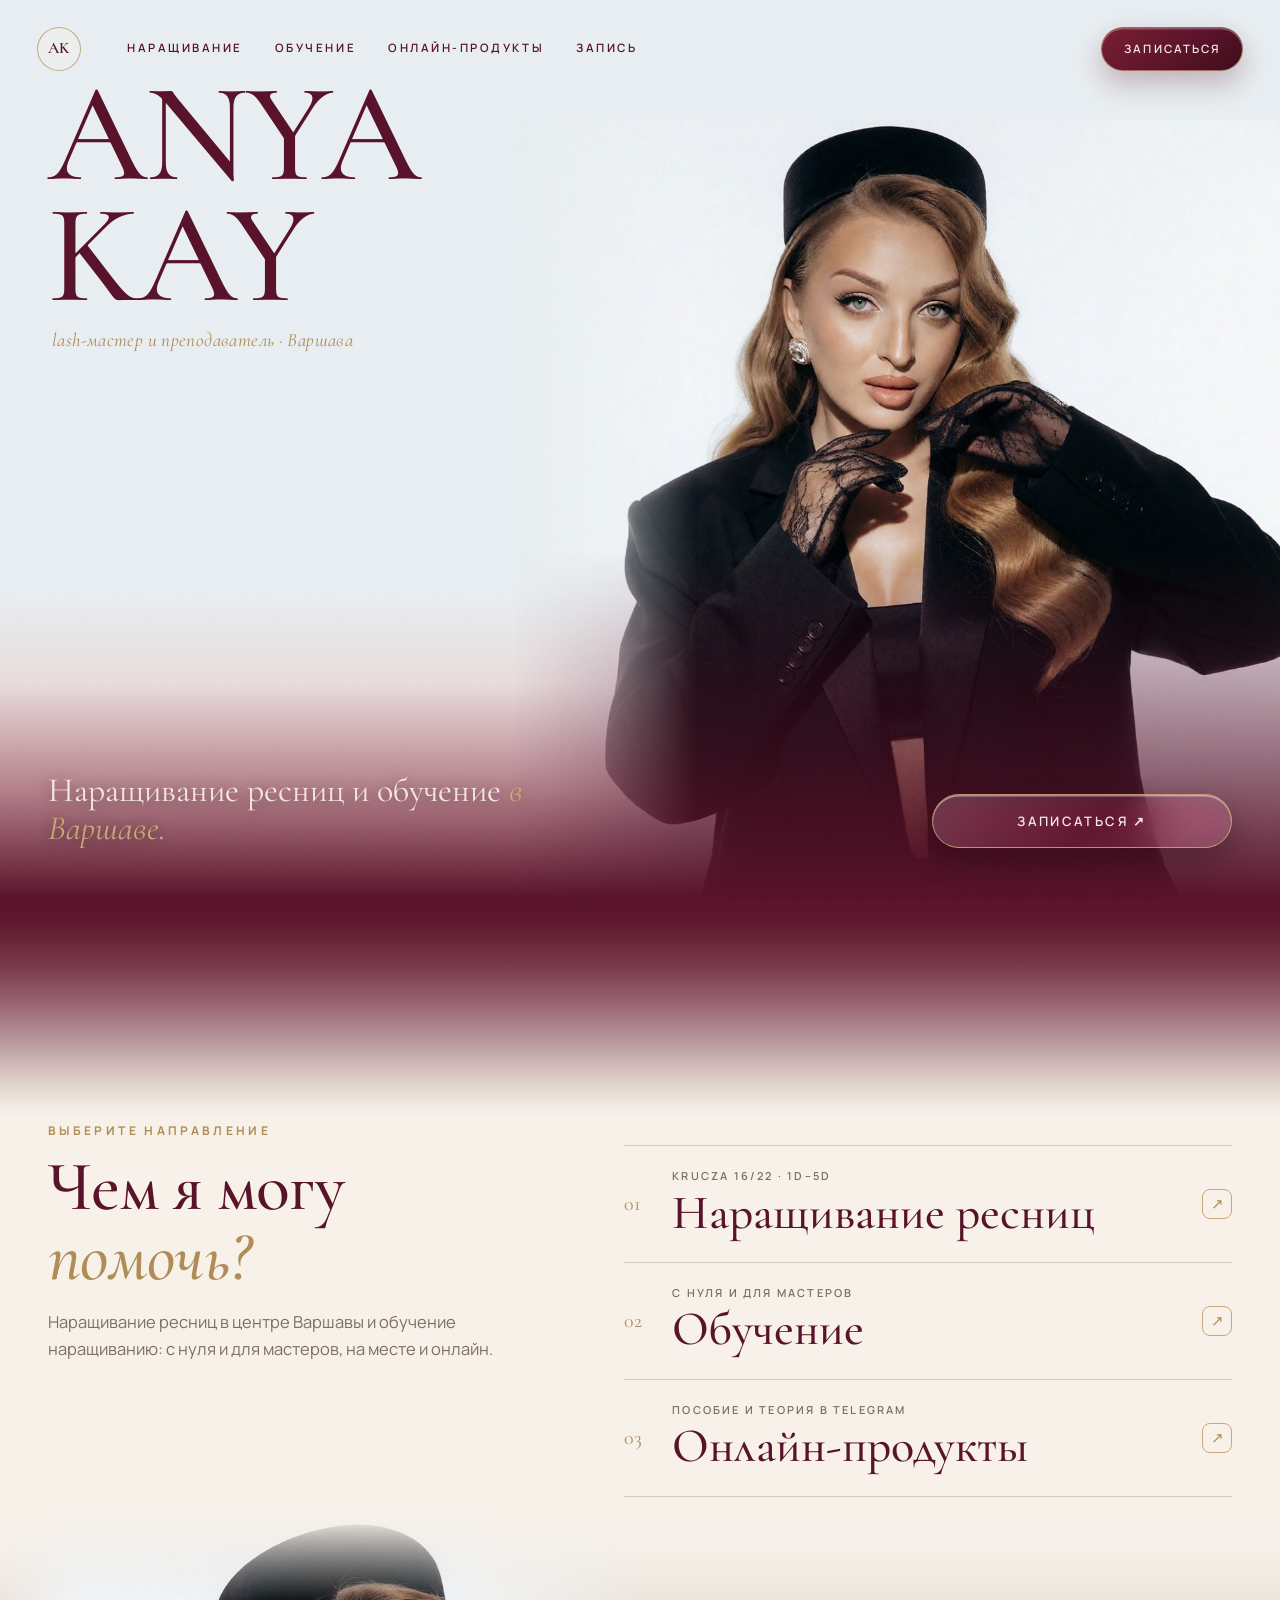
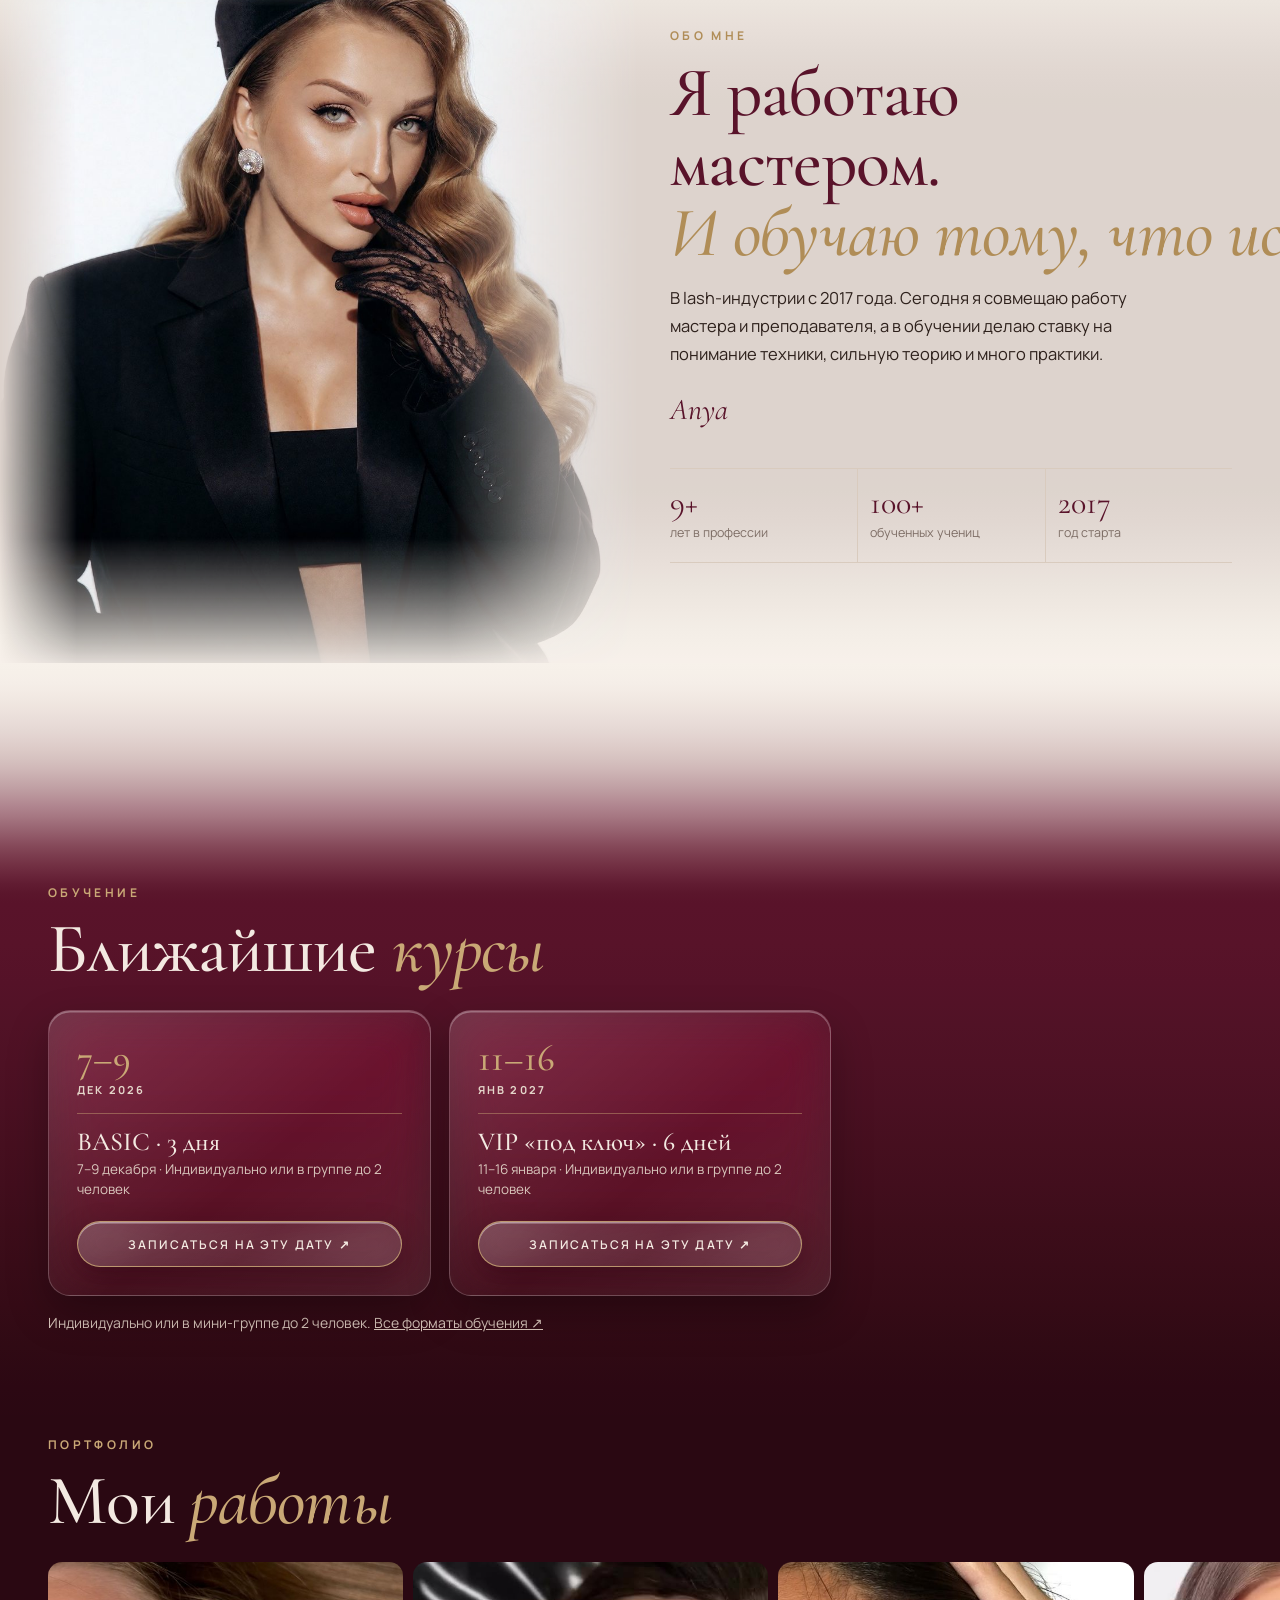
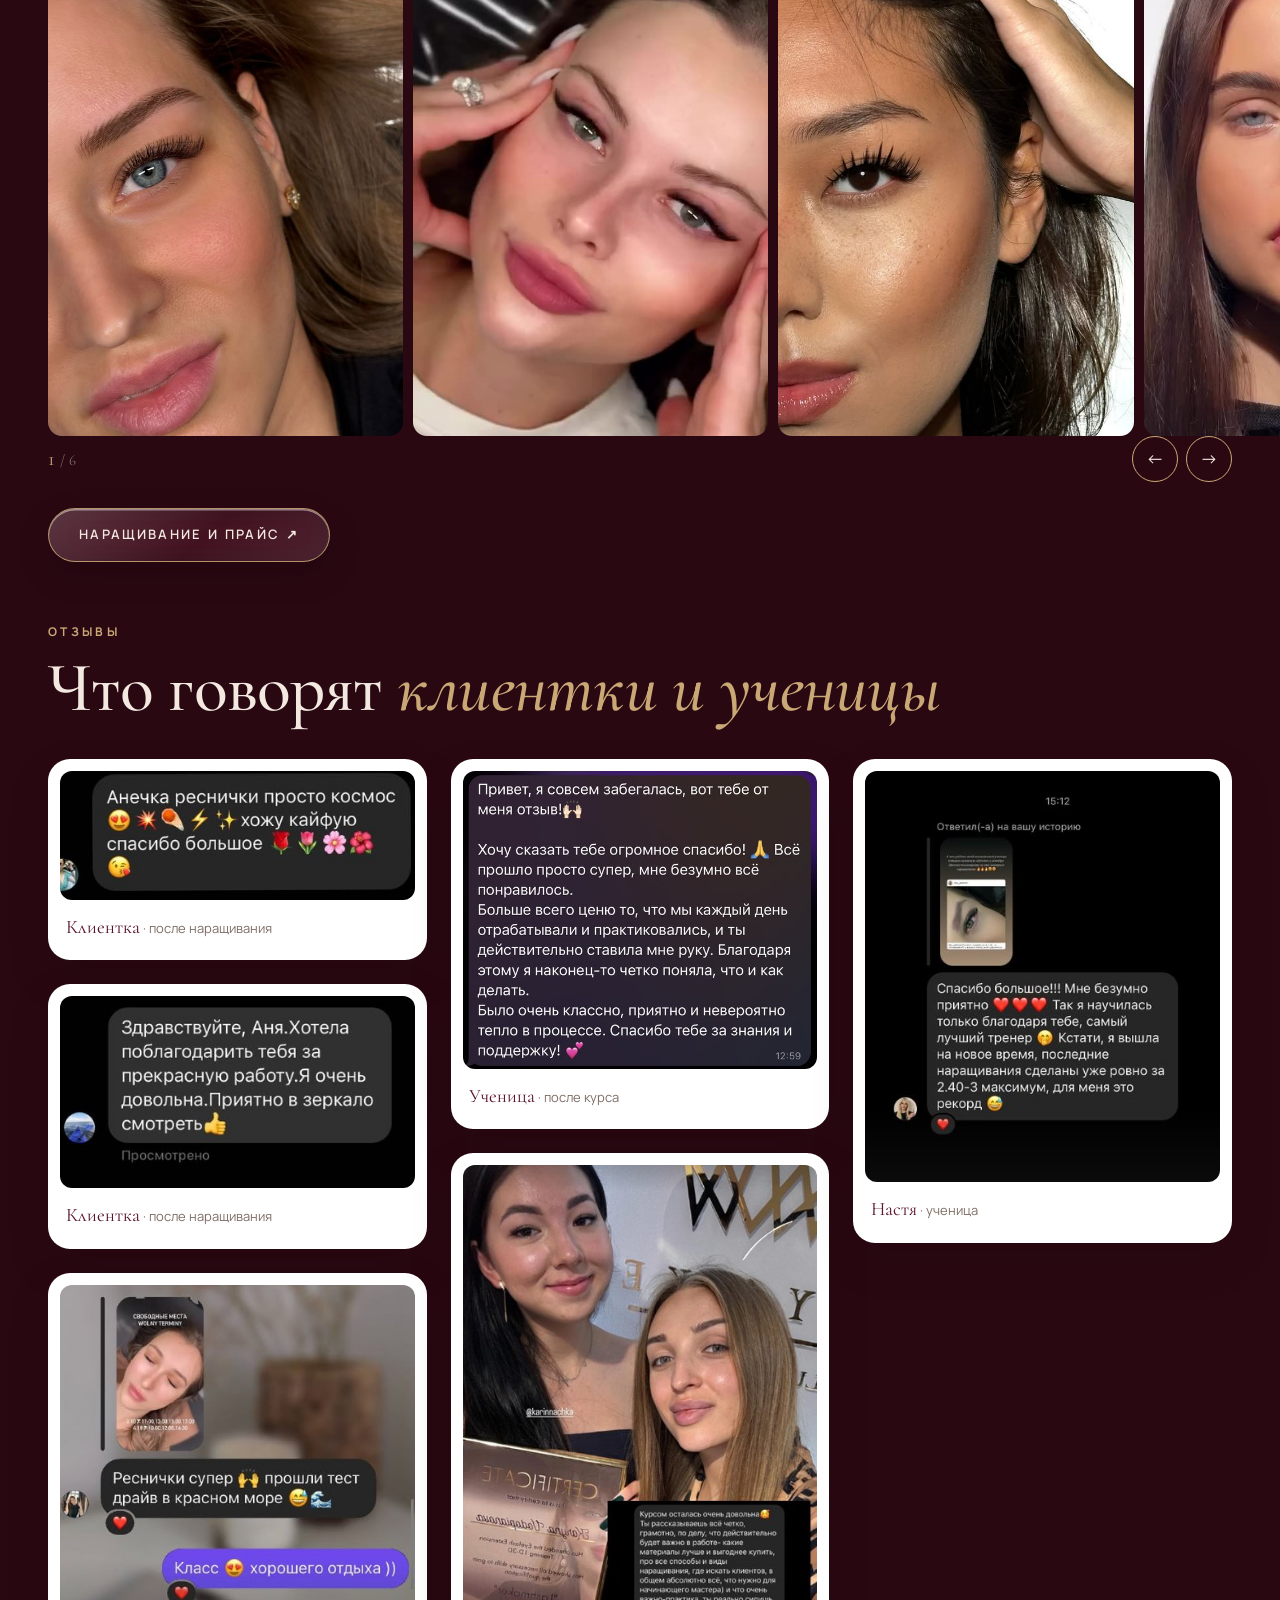
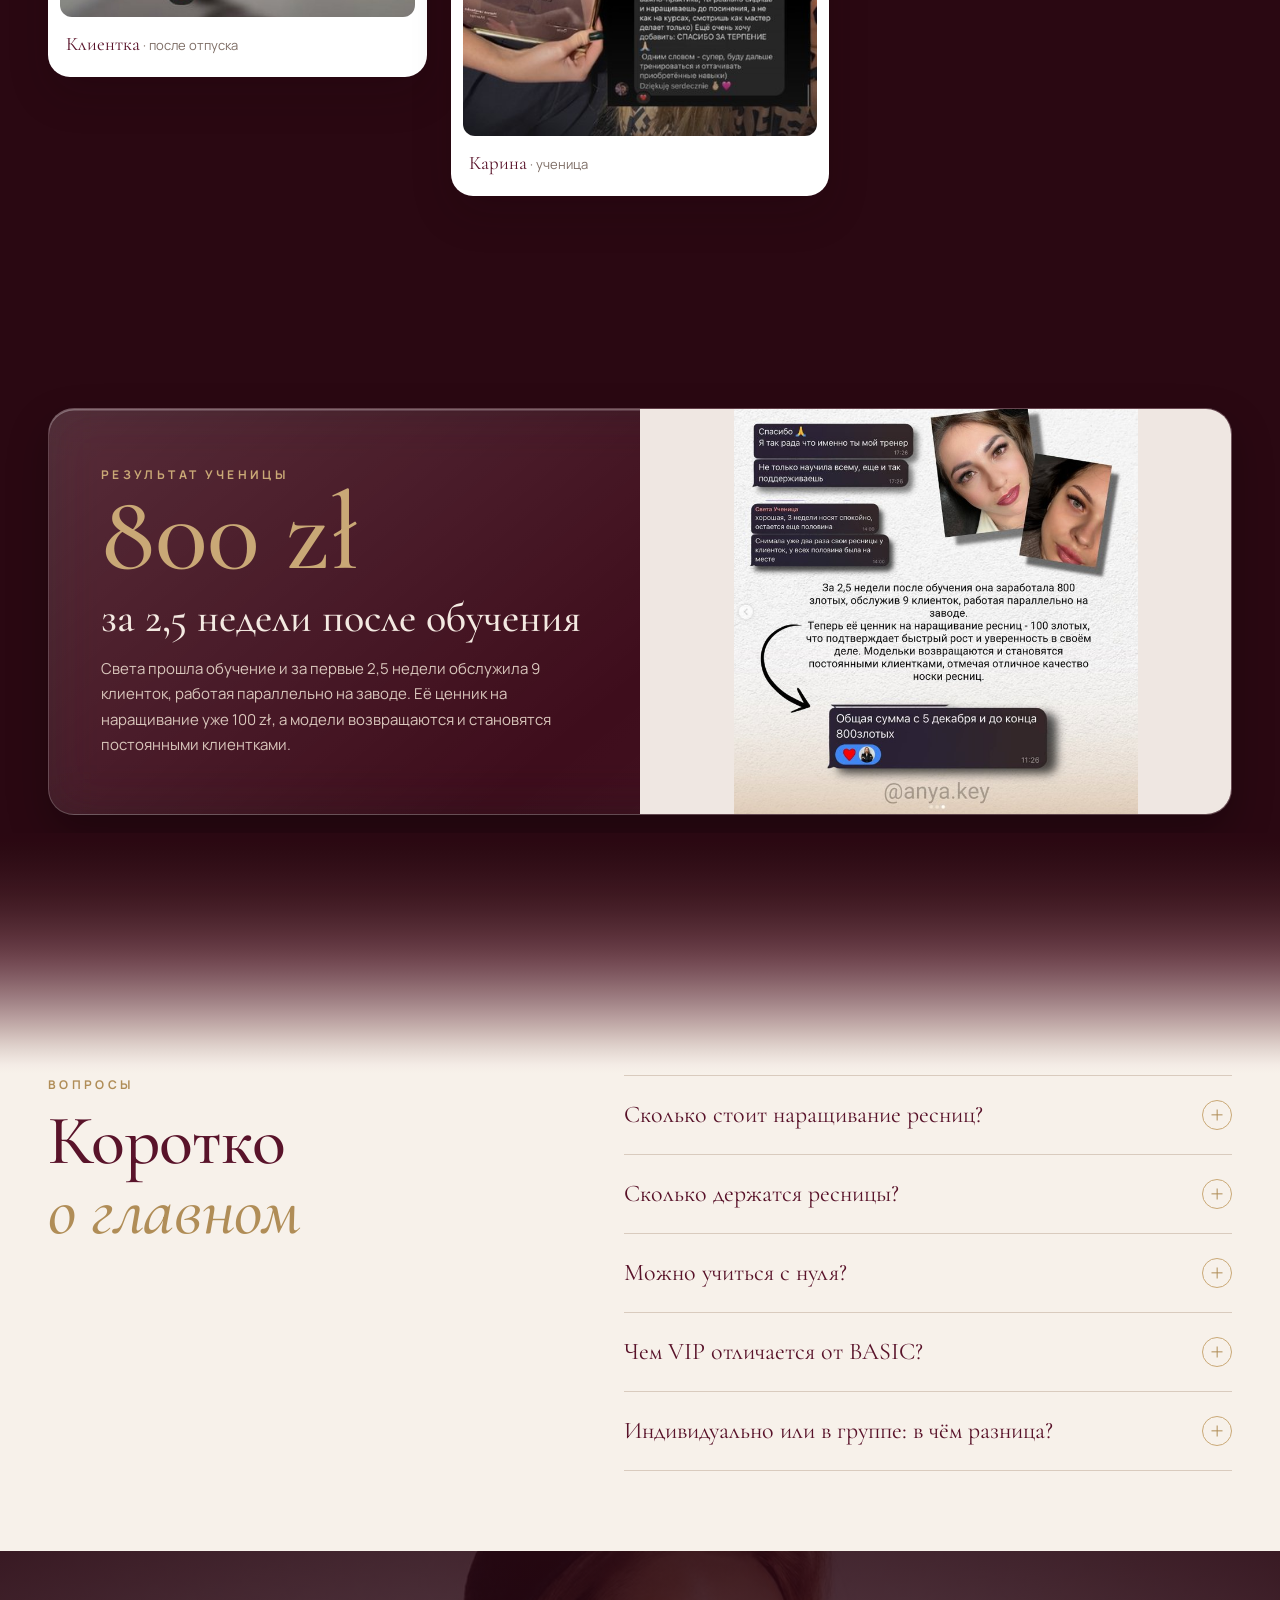
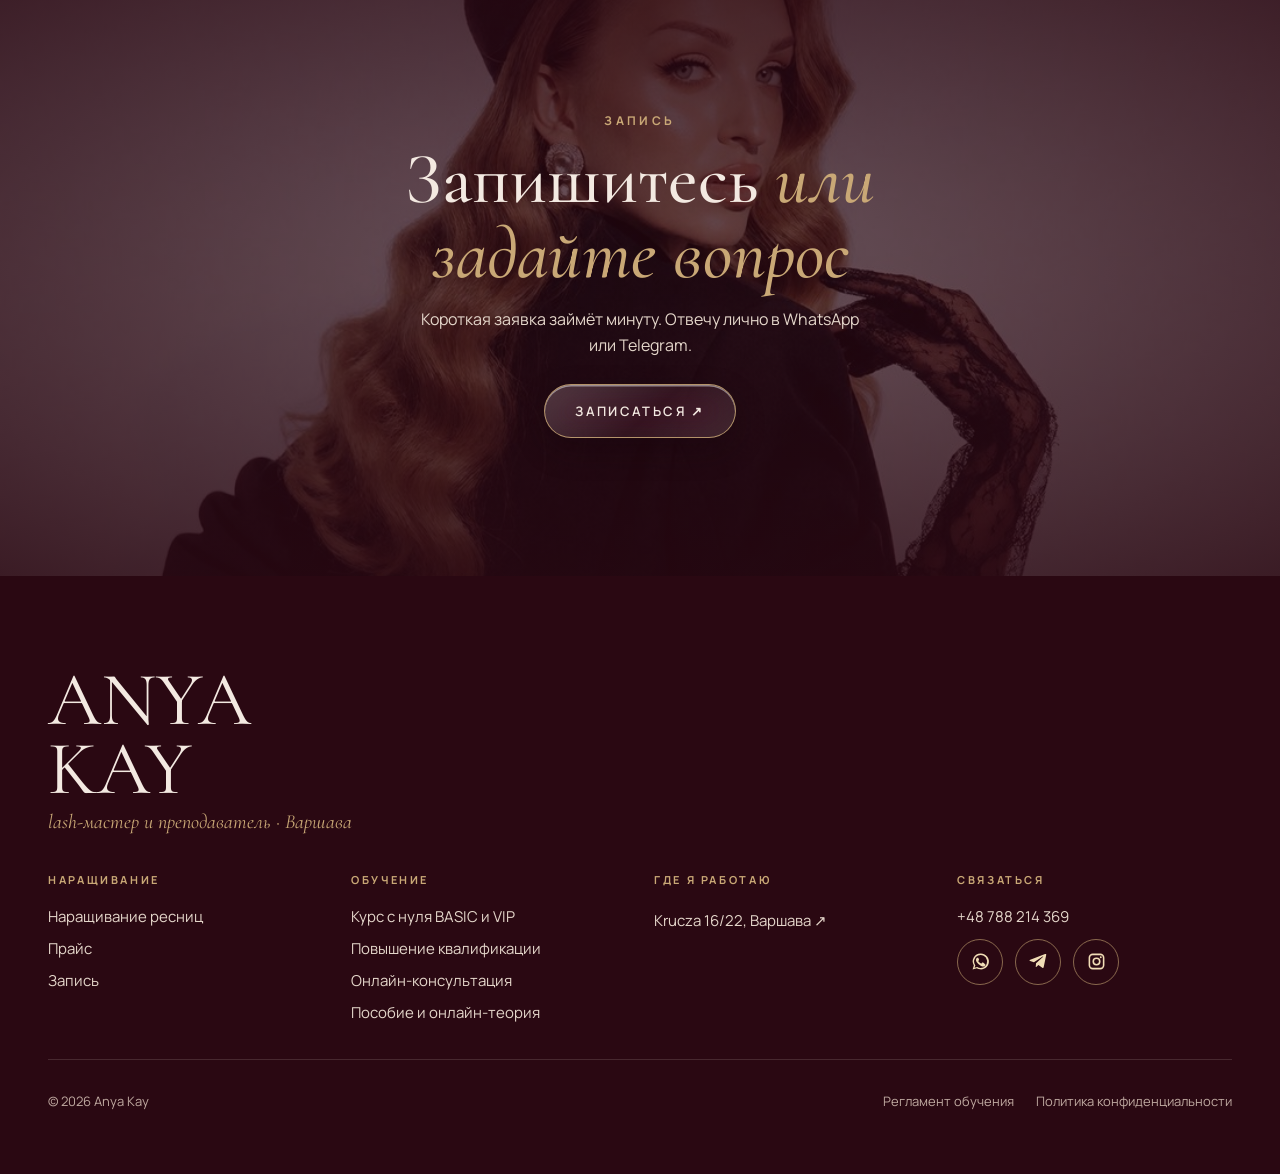
==== commit 83bda7cf: "Новые фото Ани: обложка, «Обо мне», обучение, баннеры Co-Authored-By: Claude Opus 5.5 <noreply@anthr" ====
--- a/index.html
+++ b/index.html
@@ -91,7 +91,7 @@
   <div class="reveal"><div class="eyebrow">Вопросы</div><h2 class="h2">Коротко <em>о главном</em></h2></div>
   <div class="faq"><details class="reveal"><summary>Сколько стоит наращивание ресниц?<i></i></summary><p>Наращивание 1D–4D стоит 200 zł, 5D 230 zł. Изгибы L / M +20 zł. Снятие ресниц другого мастера с последующим наращиванием +30 zł. С 1 декабря 2026 цены на наращивание повышаются на 20 zł: 1D–4D будет 220 zł, 5D 250 zł. Запишитесь в ноябре по текущей цене.</p></details><details class="reveal"><summary>Сколько держатся ресницы?<i></i></summary><p>Носка 3–5 недель. Техника рассчитана на комфортное и аккуратное отрастание.</p></details><details class="reveal"><summary>Можно учиться с нуля?<i></i></summary><p>Да. BASIC и VIP рассчитаны на старт с нуля: сначала теория в Telegram в своём темпе с тестами после уроков, потом практика на 3D-манекене и живых моделях.</p></details><details class="reveal"><summary>Чем VIP отличается от BASIC?<i></i></summary><p>VIP включает всё из BASIC и в два раза больше практики: 6 дней и 6 моделей вместо 3, отработку L- и M-изгибов, 2 трендовых эффекта на выбор, стартовый набор материалов и кубок VIP-мастера.</p></details><details class="reveal"><summary>Индивидуально или в группе: в чём разница?<i></i></summary><p>Программа одна и та же. Индивидуально всё время только ваше, и темп подстраивается под вас. В мини-группе максимум 2 человека, поэтому внимания всё равно много, а цена ниже: BASIC 2000 zł вместо 3000 zł, VIP 3000 zł вместо 4500 zł с человека.</p></details></div>
 </div></section>
-<section class="band"><div class="ph" style="background-image:url('/img/anya-kay-burgundy.jpg');background-position:50% 20%"></div><div class="in wrap reveal"><div class="eyebrow l">Запись</div><h2>Запишитесь <em>или задайте вопрос</em></h2><p>Короткая заявка займёт минуту. Отвечу лично в WhatsApp или Telegram.</p><a href="/zapis/" class="btn glass">Записаться ↗</a></div></section>
+<section class="band"><div class="ph" style="background-image:url('/img/anya-kay-vzglyad.jpg');background-position:50% 15%"></div><div class="in wrap reveal"><div class="eyebrow l">Запись</div><h2>Запишитесь <em>или задайте вопрос</em></h2><p>Короткая заявка займёт минуту. Отвечу лично в WhatsApp или Telegram.</p><a href="/zapis/" class="btn glass">Записаться ↗</a></div></section>
 </main>
 <footer class="ftr"><div class="wrap">
   <div class="top"><div class="brand">ANYA<br>KAY<small>lash-мастер и преподаватель · Варшава</small></div></div>
--- a/style.css
+++ b/style.css
@@ -133,7 +133,7 @@
 
 /* o mnie, jak na anyakay.pl: zdjęcie wtopione w tło */
 .about-ed{position:relative;overflow:hidden;background:linear-gradient(180deg,rgba(247,241,234,1) 0.0px,rgba(247,240,234,1) 15.38px,rgba(245,239,232,1) 30.77px,rgba(243,237,230,1) 46.15px,rgba(241,234,227,1) 61.54px,rgba(238,231,224,1) 76.92px,rgba(235,228,221,1) 92.31px,rgba(233,224,218,1) 107.69px,rgba(230,221,215,1) 123.08px,rgba(227,218,212,1) 138.46px,rgba(225,215,209,1) 153.85px,rgba(223,213,207,1) 169.23px,rgba(221,212,205,1) 184.62px,rgba(221,211,205,1) 200.0px,rgba(221,211,205,1) calc(100% - 200.0px),rgba(221,212,205,1) calc(100% - 184.6px),rgba(223,213,207,1) calc(100% - 169.2px),rgba(225,215,209,1) calc(100% - 153.8px),rgba(227,218,212,1) calc(100% - 138.5px),rgba(230,221,215,1) calc(100% - 123.1px),rgba(233,224,218,1) calc(100% - 107.7px),rgba(235,228,221,1) calc(100% - 92.3px),rgba(238,231,224,1) calc(100% - 76.9px),rgba(241,234,227,1) calc(100% - 61.5px),rgba(243,237,230,1) calc(100% - 46.2px),rgba(245,239,232,1) calc(100% - 30.8px),rgba(247,240,234,1) calc(100% - 15.4px),rgba(247,241,234,1) calc(100% - 0.0px))}
-.about-ed .media{height:600px;background:url(/img/anya-kay-burgundy.jpg) 50% 18%/cover no-repeat;-webkit-mask-image:linear-gradient(180deg,transparent 0,#000 14%,#000 58%,transparent 96%);mask-image:linear-gradient(180deg,transparent 0,#000 14%,#000 58%,transparent 96%)}
+.about-ed .media{height:600px;background:url(/img/anya-kay-portret.jpg) 50% 12%/cover no-repeat;-webkit-mask-image:linear-gradient(180deg,transparent 0,#000 14%,#000 58%,transparent 96%);mask-image:linear-gradient(180deg,transparent 0,#000 14%,#000 58%,transparent 96%)}
 .about-ed .copy{position:relative;z-index:1;margin-top:-150px;padding:0 var(--pad) 56px}
 .about-ed p.t{font-size:16.5px;line-height:1.7;max-width:520px}
 .about-ed p.t+p.t{margin-top:14px}
@@ -527,7 +527,7 @@
 @media(min-width:1000px){.h2{font-size:70px}.rows .row .t{font-size:48px}}
 
 /* обложка главной: белый фон фото → бордо */
-.cover{background:linear-gradient(180deg,#FAFAFA 0,#FAFAFA 50%,#efe6e3 58%,#c9a6ab 68%,#8f4a5c 80%,#5e1a30 92%,#59132A 100%)}
+.cover{background:linear-gradient(180deg,#E8EEF1 0,#E8EEF1 50%,#efe6e3 58%,#c9a6ab 68%,#8f4a5c 80%,#5e1a30 92%,#59132A 100%)}
 .cover .ph{top:120px;background-size:100% auto;background-position:50% 0}
 .cover .ph::after{background:linear-gradient(180deg,rgba(89,19,42,0) 0,rgba(89,19,42,0) 46%,rgba(89,19,42,.25) 60%,rgba(89,19,42,.7) 76%,rgba(89,19,42,.95) 90%,#59132A 100%)}
 .mast{top:74px;font-size:70px;color:var(--wine)}
@@ -536,7 +536,7 @@
 .cover h1 em{color:var(--gold)}
 .hdr.clear{color:var(--wine)}
 @media(min-width:1000px){
-  .cover{background:linear-gradient(180deg,#FAFAFA 0,#FAFAFA 66%,#e9dcdc 76%,#b47f8a 88%,#59132A 100%)}
+  .cover{background:linear-gradient(180deg,#E8EEF1 0,#E8EEF1 66%,#e9dcdc 76%,#b47f8a 88%,#59132A 100%)}
   .cover .ph{background-size:cover;background-position:50% 8%}
   .cover .ph::after{background:linear-gradient(180deg,rgba(89,19,42,0) 55%,rgba(89,19,42,.55) 80%,#59132A 100%)}
   .mast{font-size:clamp(120px,11vw,180px)}
@@ -672,3 +672,5 @@
 .vids .vid.wide{grid-column:1/-1;aspect-ratio:16/9!important}
 @media(min-width:1000px){.vids .vid.wide{flex:0 1 100%;max-width:1000px}}
 [data-slider="cert"] .sl-t button img{object-position:50% 35%}
+@media(min-width:1000px){.cover .ph{right:0;width:60%;-webkit-mask-image:linear-gradient(90deg,transparent 0,#000 24%);mask-image:linear-gradient(90deg,transparent 0,#000 24%)}}
+@media(max-width:999px){.cover .ph{top:235px}}
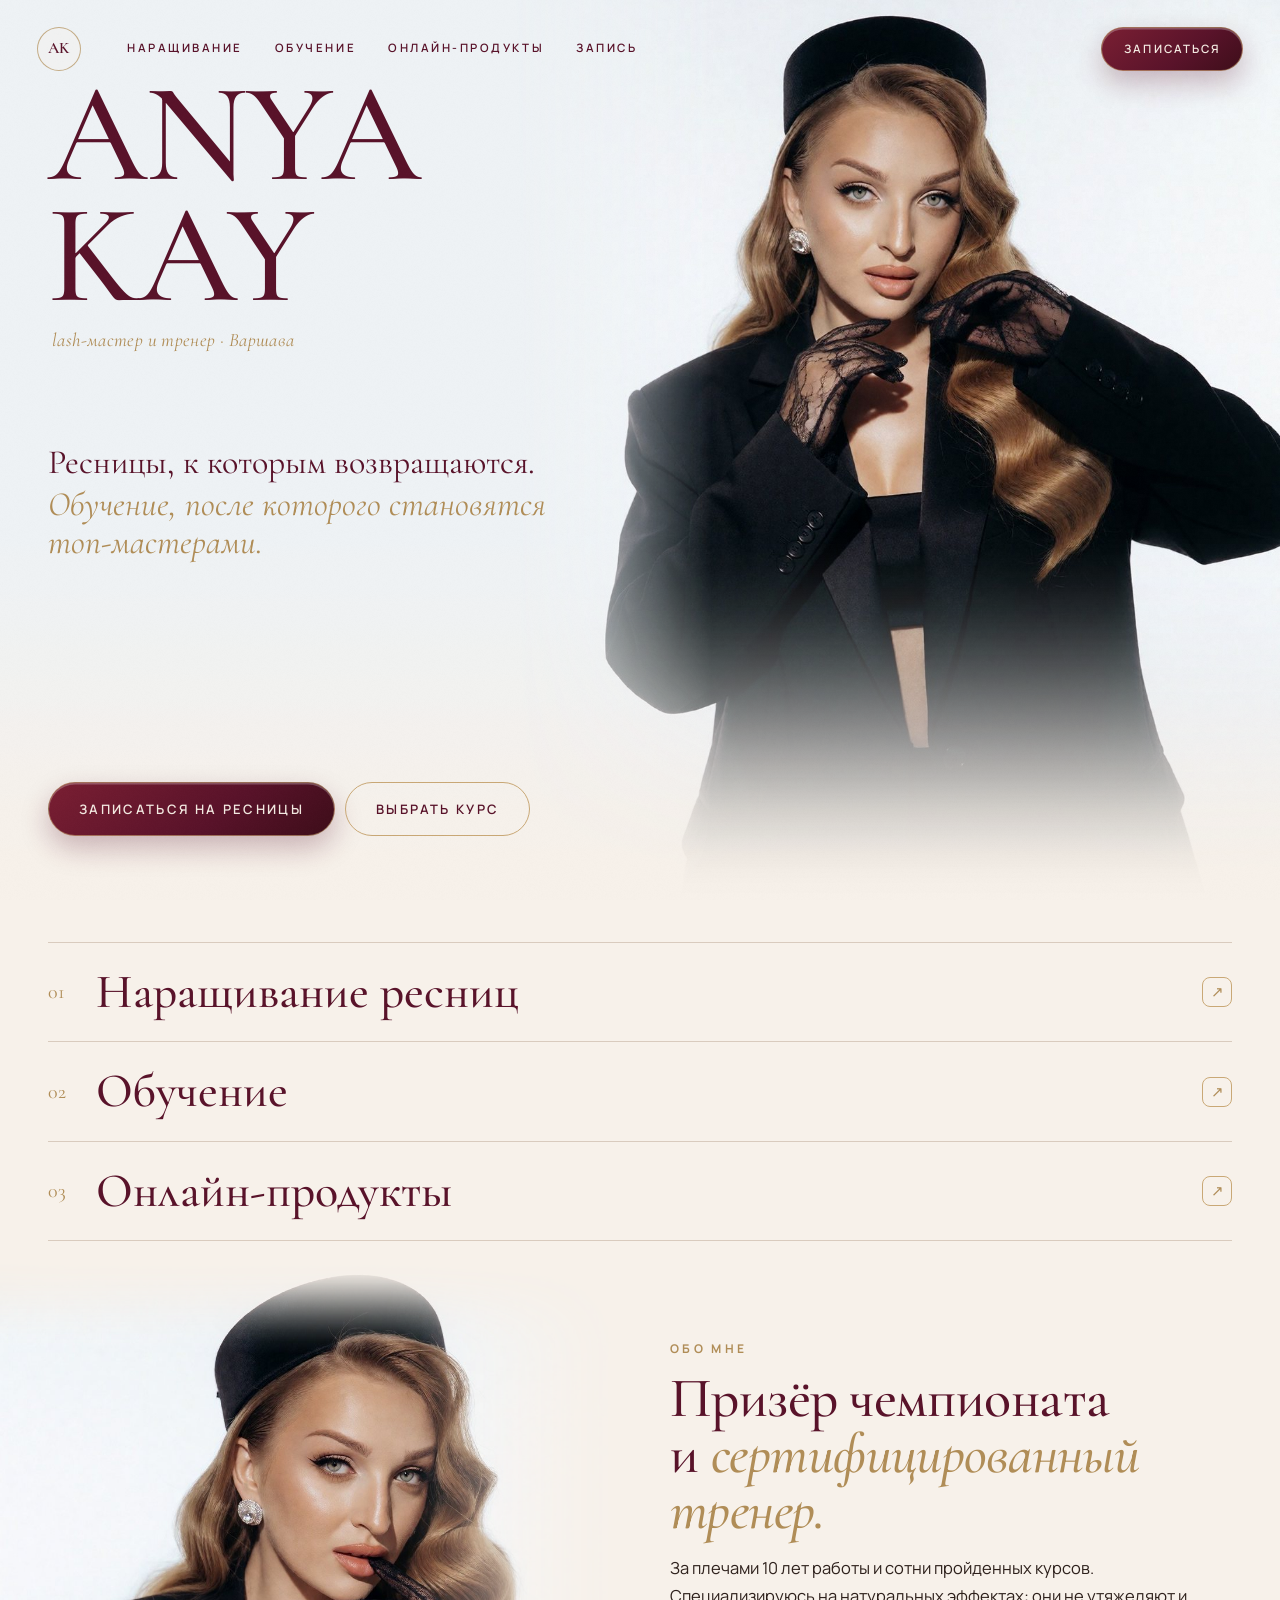
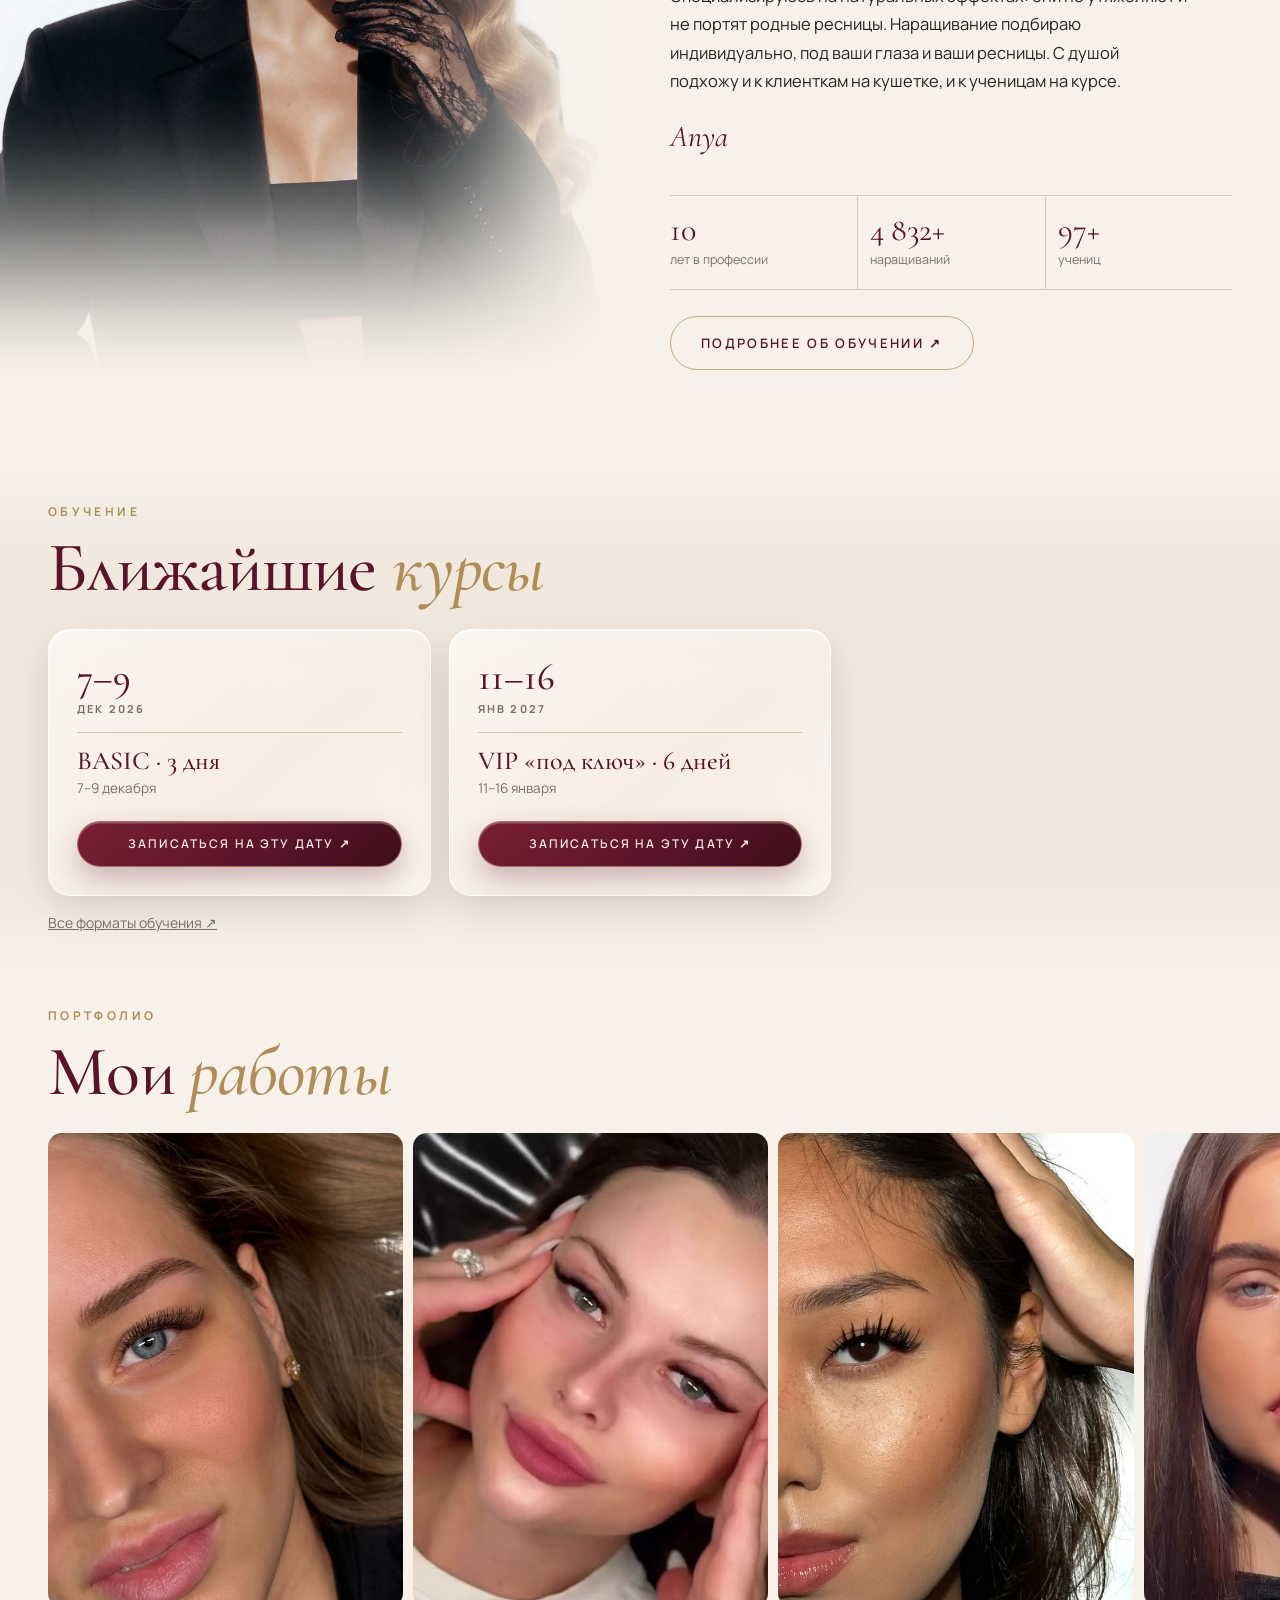
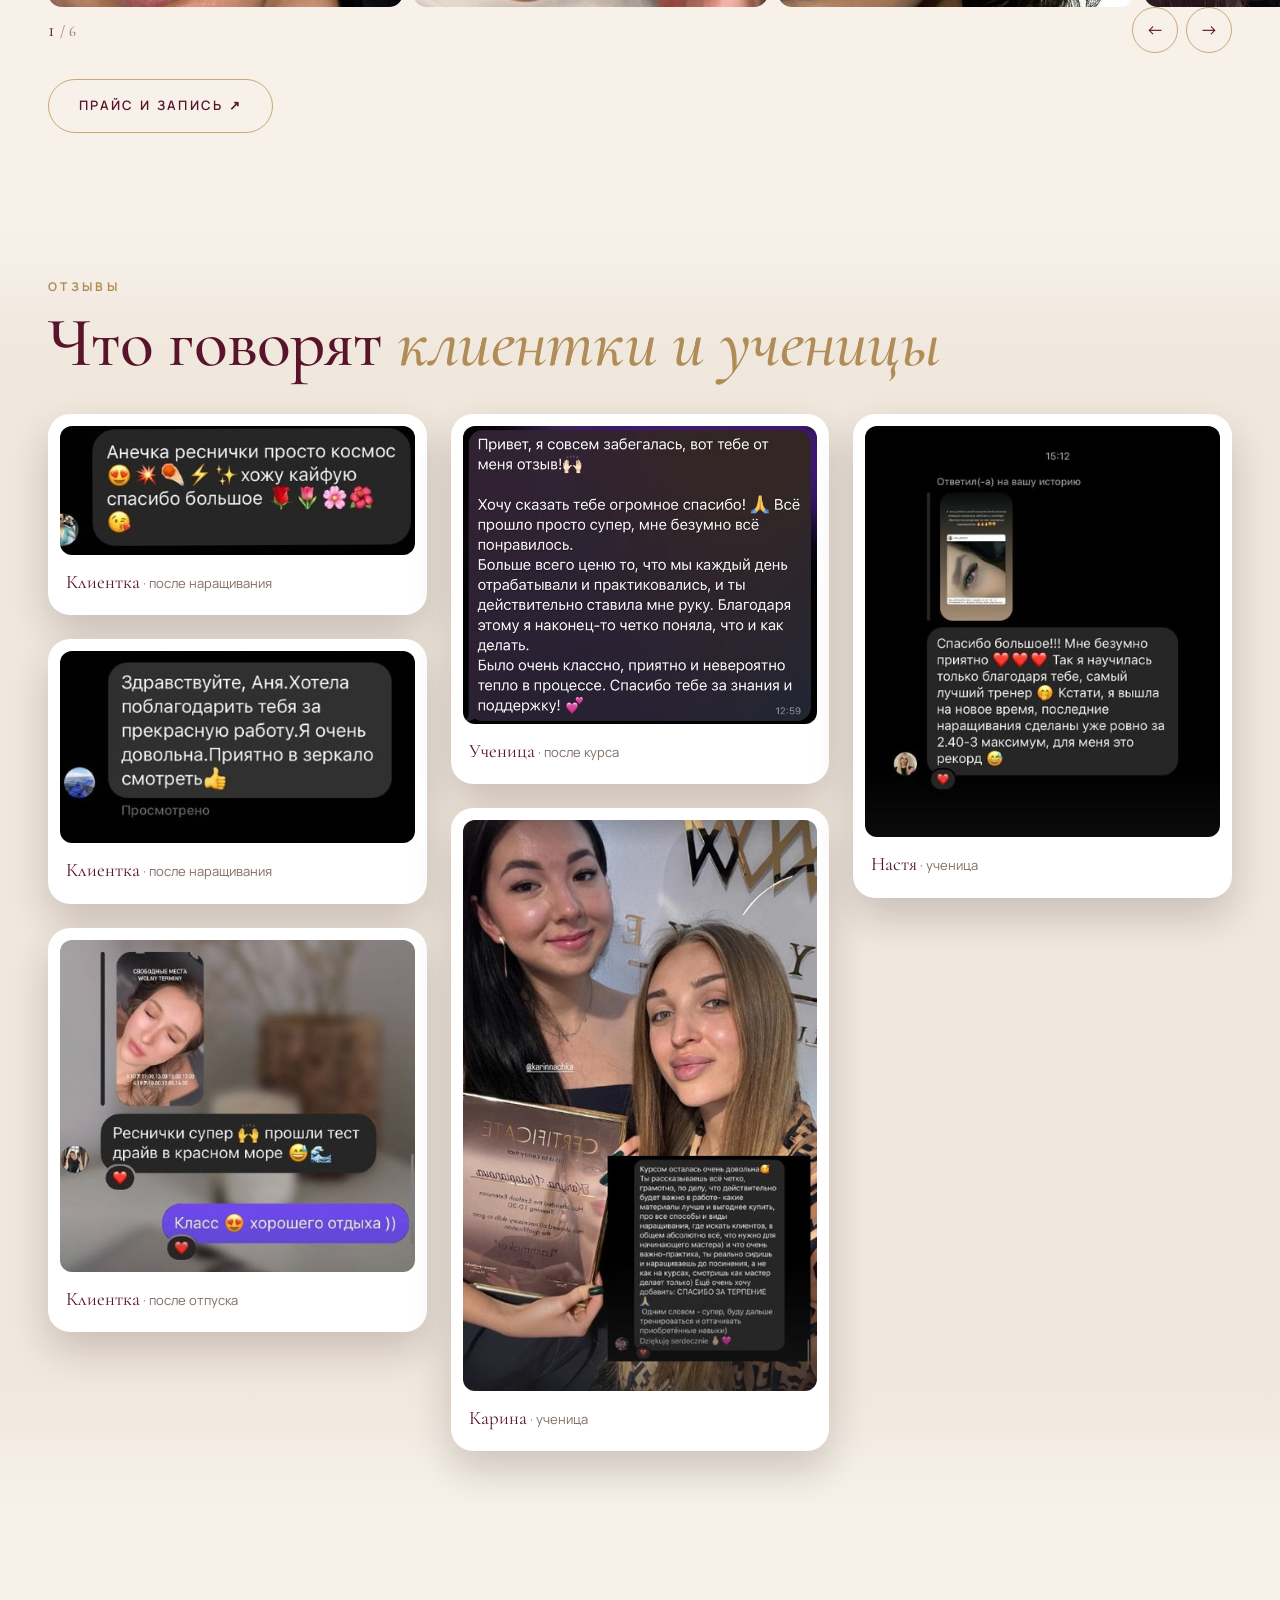
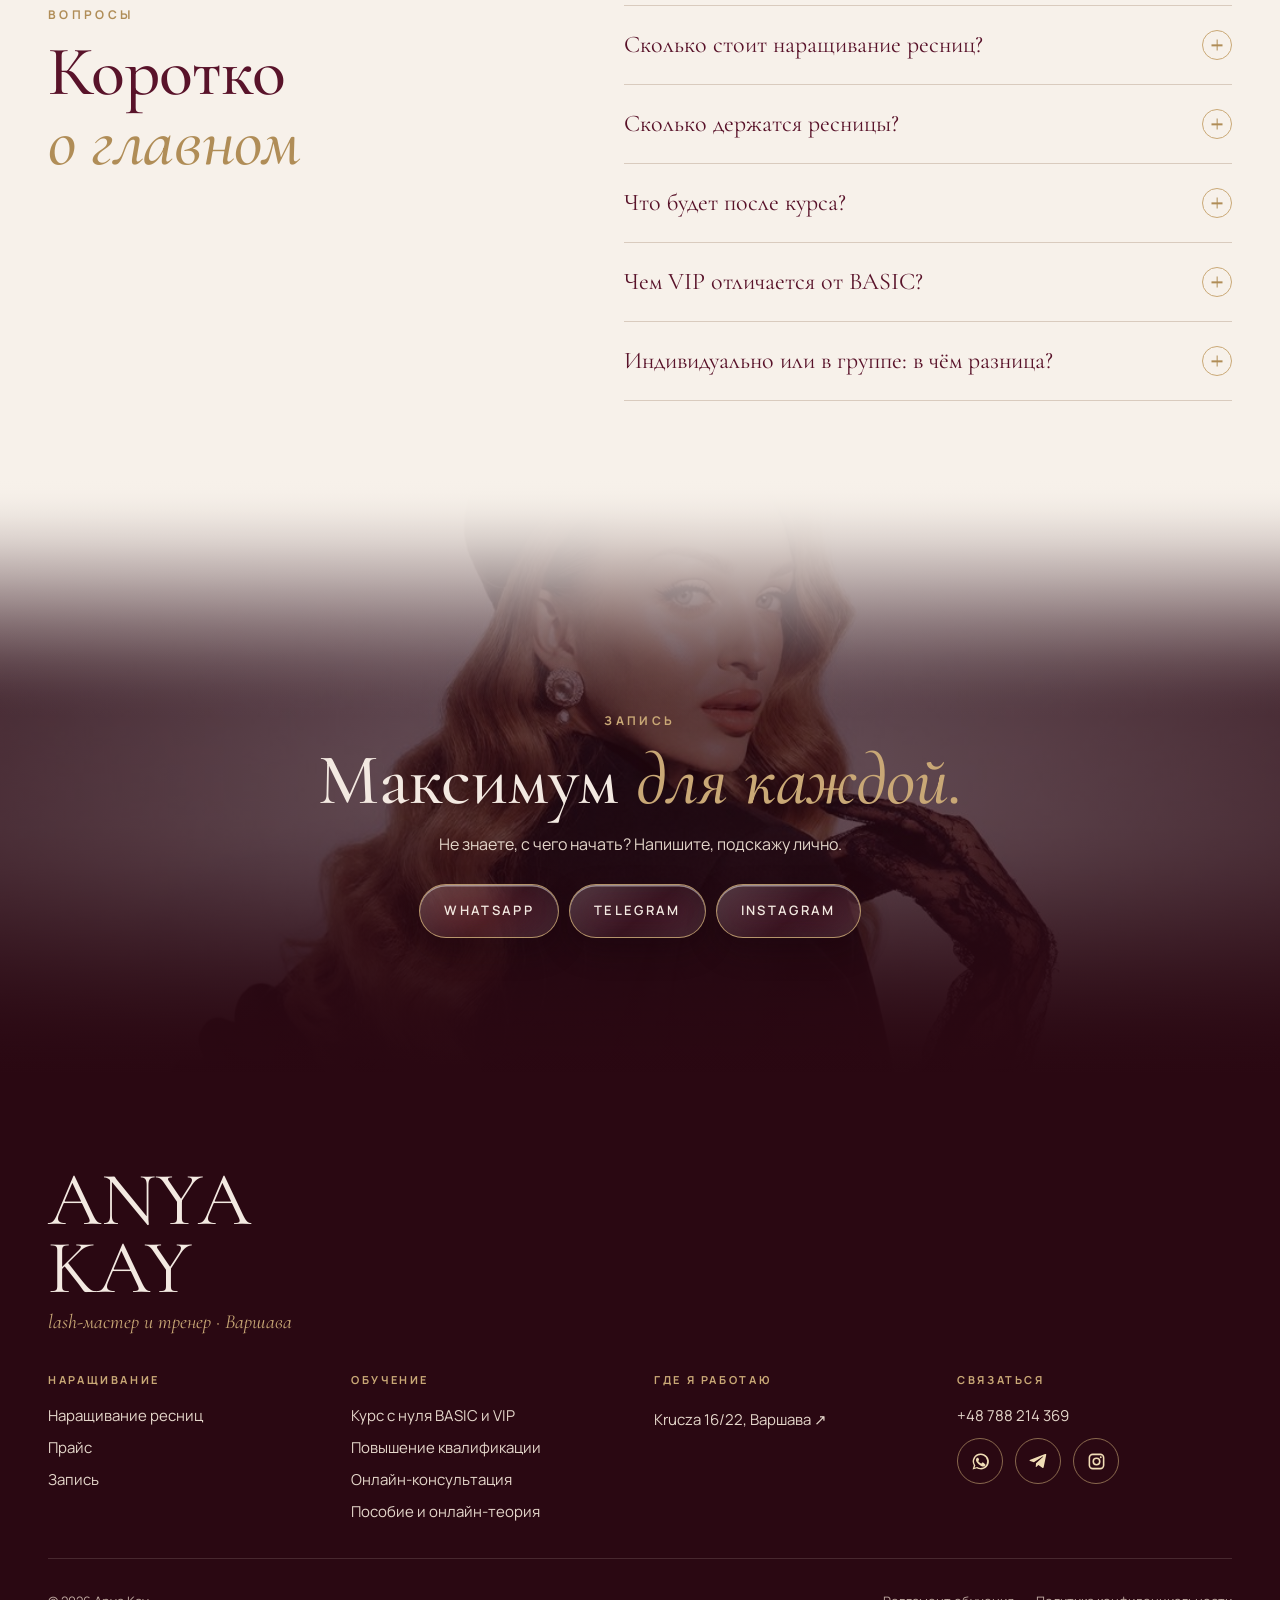
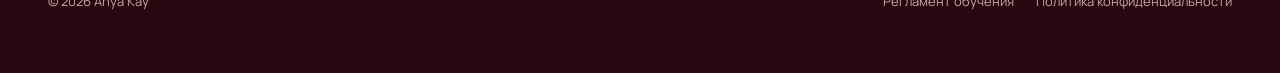
==== commit 1eb32ea6: "Круг 2: светлая основа и бордо акцентом, плавные переходы фото, новая главная, 10 лет Co-Authored-By" ====
--- a/index.html
+++ b/index.html
@@ -24,7 +24,7 @@
 <link href="https://fonts.googleapis.com/css2?family=Cormorant+Garamond:ital,wght@0,400;0,500;0,600;1,400;1,500&family=Manrope:wght@400;500;600;700&display=swap" rel="stylesheet">
 <link rel="stylesheet" href="/style.css?v=50">
 <link rel="preload" href="/img/hero.jpg" as="image">
-<script type="application/ld+json">{"@context": "https://schema.org", "@graph": [{"@type": "BeautySalon", "@id": "https://anyakay.pl/#business", "name": "Anya Kay", "url": "https://anyakay.pl/", "image": "https://anyakay.pl/img/hero.jpg", "logo": "https://anyakay.pl/img/avatar.jpg", "telephone": "+48788214369", "address": {"@type": "PostalAddress", "streetAddress": "Krucza 16/22", "addressLocality": "Warszawa", "addressCountry": "PL"}, "priceRange": "200–4500 zł", "description": "Наращивание ресниц и обучение lash-мастеров в Варшаве.", "sameAs": ["https://www.instagram.com/anya.key_/", "https://t.me/AnyaKayClientBot"], "areaServed": "Warszawa", "founder": {"@type": "Person", "name": "Anya Kay", "jobTitle": "Lash-мастер и преподаватель"}}, {"@type": "FAQPage", "mainEntity": [{"@type": "Question", "name": "Сколько стоит наращивание ресниц?", "acceptedAnswer": {"@type": "Answer", "text": "Наращивание 1D–4D стоит 200 zł, 5D 230 zł. Изгибы L / M +20 zł. Снятие ресниц другого мастера с последующим наращиванием +30 zł. С 1 декабря 2026 цены на наращивание повышаются на 20 zł: 1D–4D будет 220 zł, 5D 250 zł. Запишитесь в ноябре по текущей цене."}}, {"@type": "Question", "name": "Сколько держатся ресницы?", "acceptedAnswer": {"@type": "Answer", "text": "Носка 3–5 недель. Техника рассчитана на комфортное и аккуратное отрастание."}}, {"@type": "Question", "name": "Можно учиться с нуля?", "acceptedAnswer": {"@type": "Answer", "text": "Да. BASIC и VIP рассчитаны на старт с нуля: сначала теория в Telegram в своём темпе с тестами после уроков, потом практика на 3D-манекене и живых моделях."}}, {"@type": "Question", "name": "Чем VIP отличается от BASIC?", "acceptedAnswer": {"@type": "Answer", "text": "VIP включает всё из BASIC и в два раза больше практики: 6 дней и 6 моделей вместо 3, отработку L- и M-изгибов, 2 трендовых эффекта на выбор, стартовый набор материалов и кубок VIP-мастера."}}, {"@type": "Question", "name": "Индивидуально или в группе: в чём разница?", "acceptedAnswer": {"@type": "Answer", "text": "Программа одна и та же. Индивидуально всё время только ваше, и темп подстраивается под вас. В мини-группе максимум 2 человека, поэтому внимания всё равно много, а цена ниже: BASIC 2000 zł вместо 3000 zł, VIP 3000 zł вместо 4500 zł с человека."}}]}]}</script>
+<script type="application/ld+json">{"@context": "https://schema.org", "@graph": [{"@type": "BeautySalon", "@id": "https://anyakay.pl/#business", "name": "Anya Kay", "url": "https://anyakay.pl/", "image": "https://anyakay.pl/img/hero.jpg", "logo": "https://anyakay.pl/img/avatar.jpg", "telephone": "+48788214369", "address": {"@type": "PostalAddress", "streetAddress": "Krucza 16/22", "addressLocality": "Warszawa", "addressCountry": "PL"}, "priceRange": "200–4500 zł", "description": "Наращивание ресниц и обучение lash-мастеров в Варшаве.", "sameAs": ["https://www.instagram.com/anya.key_/", "https://t.me/AnyaKayClientBot"], "areaServed": "Warszawa", "founder": {"@type": "Person", "name": "Anya Kay", "jobTitle": "Lash-мастер и преподаватель"}}, {"@type": "FAQPage", "mainEntity": [{"@type": "Question", "name": "Сколько стоит наращивание ресниц?", "acceptedAnswer": {"@type": "Answer", "text": "Наращивание 1D–4D стоит 200 zł, 5D 230 zł. Изгибы L / M +20 zł. Снятие ресниц другого мастера с последующим наращиванием +30 zł. С 1 декабря 2026 цены на наращивание повышаются на 20 zł: 1D–4D будет 220 zł, 5D 250 zł. Запишитесь в ноябре по текущей цене."}}, {"@type": "Question", "name": "Сколько держатся ресницы?", "acceptedAnswer": {"@type": "Answer", "text": "Носка 3–5 недель. Техника рассчитана на комфортное и аккуратное отрастание."}}, {"@type": "Question", "name": "Что будет после курса?", "acceptedAnswer": {"@type": "Answer", "text": "Я всегда на связи. Не знаете, что нарастить конкретной клиентке, или что-то не получается в работе? Пишете мне, и я объясню, как сделать правильно. Вы не остаётесь одна: я рядом и поддержу даже в трудную минуту."}}, {"@type": "Question", "name": "Чем VIP отличается от BASIC?", "acceptedAnswer": {"@type": "Answer", "text": "VIP включает всё из BASIC и в два раза больше практики: 6 дней и 6 моделей вместо 3, отработку L- и M-изгибов, 2 трендовых эффекта на выбор, стартовый набор материалов и кубок VIP-мастера."}}, {"@type": "Question", "name": "Индивидуально или в группе: в чём разница?", "acceptedAnswer": {"@type": "Answer", "text": "Программа одна и та же. Индивидуально всё время только ваше, и темп подстраивается под вас. В мини-группе максимум 2 человека, поэтому внимания всё равно много, а цена ниже: BASIC 2000 zł вместо 3000 zł, VIP 3000 zł вместо 4500 zł с человека."}}]}]}</script>
 </head>
 <body>
 <header class="hdr g clear" data-clear>
@@ -41,19 +41,17 @@
 <main>
 
 <section class="cover">
-  <div class="ph" role="img" aria-label="Anya Kay, lash-мастер и преподаватель"></div>
-  <div class="mast" aria-hidden="true"><span>ANYA</span><span>KAY</span><small>lash-мастер и преподаватель · Варшава</small></div>
-  <div class="tl"><h1>Наращивание ресниц и обучение <em>в Варшаве.</em></h1></div>
-  <a href="/zapis/" class="btn glass cta">Записаться ↗</a>
+  <div class="ph" role="img" aria-label="Anya Kay, lash-мастер и тренер"></div>
+  <div class="mast" aria-hidden="true"><span>ANYA</span><span>KAY</span><small>lash-мастер и тренер · Варшава</small></div>
+  <div class="tl"><h1>Ресницы, к которым возвращаются. <em>Обучение, после которого становятся топ-мастерами.</em></h1></div>
+  <div class="cta cta2"><a href="/zapis/?w=lashes" class="btn wine">Записаться на ресницы</a><a href="/obuchenie/" class="btn line">Выбрать курс</a></div>
 </section>
-<div class="to-light long"></div>
 
-<section class="sec"><div class="wrap split">
-  <div class="reveal"><div class="eyebrow">Выберите направление</div><h2 class="h2">Чем я могу <em>помочь?</em></h2><p class="lead">Наращивание ресниц в центре Варшавы и обучение наращиванию: с нуля и для мастеров, на месте и онлайн.</p></div>
+<section class="sec dirs"><div class="wrap">
   <div class="rows">
-    <a class="row reveal" href="/naraschivanie/"><span class="n">01</span><span class="t"><small>Krucza 16/22 · 1D–5D</small>Наращивание ресниц</span><span class="arr">↗</span></a>
-    <a class="row reveal" href="/obuchenie/"><span class="n">02</span><span class="t"><small>С нуля и для мастеров</small>Обучение</span><span class="arr">↗</span></a>
-    <a class="row reveal" href="/materialy/"><span class="n">03</span><span class="t"><small>Пособие и теория в Telegram</small>Онлайн-продукты</span><span class="arr">↗</span></a>
+    <a class="row reveal" href="/naraschivanie/"><span class="n">01</span><span class="t">Наращивание ресниц</span><span class="arr">↗</span></a>
+    <a class="row reveal" href="/obuchenie/"><span class="n">02</span><span class="t">Обучение</span><span class="arr">↗</span></a>
+    <a class="row reveal" href="/materialy/"><span class="n">03</span><span class="t">Онлайн-продукты</span><span class="arr">↗</span></a>
   </div>
 </div></section>
 
@@ -61,40 +59,35 @@
   <div class="media" role="img" aria-label="Anya Kay"></div>
   <div class="copy reveal">
     <div class="eyebrow">Обо мне</div>
-    <h2 class="h2">Я работаю мастером. <em>И обучаю тому, что использую сама.</em></h2>
-    <p class="t">В lash-индустрии с 2017 года. Сегодня я совмещаю работу мастера и преподавателя, а в обучении делаю ставку на понимание техники, сильную теорию и много практики.</p>
+    <h2 class="h2">Призёр чемпионата и&nbsp;<em>сертифицированный тренер.</em></h2>
+    <p class="t">За плечами 10 лет работы и сотни пройденных курсов. Специализируюсь на натуральных эффектах: они не утяжеляют и не портят родные ресницы. Наращивание подбираю индивидуально, под ваши глаза и ваши ресницы. С душой подхожу и к клиенткам на кушетке, и к ученицам на курсе.</p>
     <div class="sig">Anya</div>
-    <div class="stats"><div><b data-to="9" data-suf="+">9+</b><span>лет в профессии</span></div><div><b data-to="100" data-suf="+">100+</b><span>обученных учениц</span></div><div><b data-to="2017">2017</b><span>год старта</span></div></div>
+    <div class="stats"><div><b data-to="10">10</b><span>лет в профессии</span></div><div><b data-to="5000" data-suf="+">5&nbsp;000+</b><span>наращиваний</span></div><div><b data-to="100" data-suf="+">100+</b><span>учениц</span></div></div>
+    <a href="/obuchenie/" class="btn line" style="margin-top:26px">Подробнее об обучении ↗</a>
   </div>
 </section>
 
-<section class="sec to-dark"><div class="wrap">
+<section class="sec soft"><div class="wrap">
   <div class="reveal"><div class="eyebrow">Обучение</div><h2 class="h2">Ближайшие <em>курсы</em></h2></div>
   <div class="dates" data-dates="" data-limit="3"></div>
-  <p class="dates-note reveal">Индивидуально или в мини-группе до 2 человек. <a href="/obuchenie/" style="text-decoration:underline">Все форматы обучения ↗</a></p>
+  <p class="dates-note reveal"><a href="/obuchenie/" style="text-decoration:underline">Все форматы обучения ↗</a></p>
 </div></section>
 
-<section class="sec dark" style="padding-top:20px"><div class="wrap"><div class="eyebrow">Портфолио</div><h2 class="h2">Мои <em>работы</em></h2></div>
+<section class="sec" style="padding-top:20px"><div class="wrap"><div class="eyebrow">Портфолио</div><h2 class="h2">Мои <em>работы</em></h2></div>
 <div class="sl" data-slider="lash"><div class="sl-t"></div><div class="wrap sl-bar"><div class="sl-c"></div><div class="sl-n"><button class="sl-p" aria-label="Назад">←</button><button class="sl-x" aria-label="Дальше">→</button></div></div></div>
-<div class="wrap" style="margin-top:26px"><a href="/naraschivanie/" class="btn glass">Наращивание и прайс ↗</a></div>
-<div class="wrap" style="margin-top:60px"><div class="eyebrow">Отзывы</div><h2 class="h2">Что говорят <em>клиентки и ученицы</em></h2></div>
+<div class="wrap" style="margin-top:26px"><a href="/naraschivanie/" class="btn line">Прайс и запись ↗</a></div>
+</section>
+<section class="sec soft"><div class="wrap"><div class="eyebrow">Отзывы</div><h2 class="h2">Что говорят <em>клиентки и ученицы</em></h2></div>
 <div class="ops wrap n6"><figure class="op"><button type="button" data-shot="otzyv-klient-4.jpg" data-alt="Отзыв: Клиентка" aria-label="Открыть отзыв: Клиентка"><img src="/img/otzyv-klient-4.jpg" alt="Отзыв: Клиентка, после наращивания" loading="lazy"></button><figcaption><b>Клиентка</b> · после наращивания</figcaption></figure><figure class="op"><button type="button" data-shot="otzyv-klient-3.jpg" data-alt="Отзыв: Клиентка" aria-label="Открыть отзыв: Клиентка"><img src="/img/otzyv-klient-3.jpg" alt="Отзыв: Клиентка, после наращивания" loading="lazy"></button><figcaption><b>Клиентка</b> · после наращивания</figcaption></figure><figure class="op"><button type="button" data-shot="otzyv-klient-2.jpg" data-alt="Отзыв: Клиентка" aria-label="Открыть отзыв: Клиентка"><img src="/img/otzyv-klient-2.jpg" alt="Отзыв: Клиентка, после отпуска" loading="lazy"></button><figcaption><b>Клиентка</b> · после отпуска</figcaption></figure><figure class="op"><button type="button" data-shot="otzyv-uchenica-praktika.jpg" data-alt="Отзыв: Ученица" aria-label="Открыть отзыв: Ученица"><img src="/img/otzyv-uchenica-praktika.jpg" alt="Отзыв: Ученица, после курса" loading="lazy"></button><figcaption><b>Ученица</b> · после курса</figcaption></figure><figure class="op"><button type="button" data-shot="otzyv-karina.jpg" data-alt="Отзыв: Карина" aria-label="Открыть отзыв: Карина"><img src="/img/otzyv-karina.jpg" alt="Отзыв: Карина, ученица" loading="lazy"></button><figcaption><b>Карина</b> · ученица</figcaption></figure><figure class="op"><button type="button" data-shot="otzyv-nastya.jpg" data-alt="Отзыв: Настя" aria-label="Открыть отзыв: Настя"><img src="/img/otzyv-nastya.jpg" alt="Отзыв: Настя, ученица" loading="lazy"></button><figcaption><b>Настя</b> · ученица</figcaption></figure></div>
 </section>
-<section class="sec dark"><div class="wrap"><div class="case gd reveal">
-  <div class="case-copy"><div class="eyebrow l">Результат ученицы</div><div class="case-num">800 zł</div>
-  <h3>за 2,5 недели после обучения</h3>
-  <p>Света прошла обучение и за первые 2,5 недели обслужила 9 клиенток, работая параллельно на заводе. Её ценник на наращивание уже 100 zł, а модели возвращаются и становятся постоянными клиентками.</p></div>
-  <button type="button" class="case-media" style="background-image:url('/img/otzyv-sveta-rezultat.jpg')" data-shot="otzyv-sveta-rezultat.jpg" data-alt="Переписка с ученицей Светой" aria-label="Открыть переписку"></button>
-</div></div></section>
-<div class="to-light"></div>
 <section class="sec"><div class="wrap split">
   <div class="reveal"><div class="eyebrow">Вопросы</div><h2 class="h2">Коротко <em>о главном</em></h2></div>
-  <div class="faq"><details class="reveal"><summary>Сколько стоит наращивание ресниц?<i></i></summary><p>Наращивание 1D–4D стоит 200 zł, 5D 230 zł. Изгибы L / M +20 zł. Снятие ресниц другого мастера с последующим наращиванием +30 zł. С 1 декабря 2026 цены на наращивание повышаются на 20 zł: 1D–4D будет 220 zł, 5D 250 zł. Запишитесь в ноябре по текущей цене.</p></details><details class="reveal"><summary>Сколько держатся ресницы?<i></i></summary><p>Носка 3–5 недель. Техника рассчитана на комфортное и аккуратное отрастание.</p></details><details class="reveal"><summary>Можно учиться с нуля?<i></i></summary><p>Да. BASIC и VIP рассчитаны на старт с нуля: сначала теория в Telegram в своём темпе с тестами после уроков, потом практика на 3D-манекене и живых моделях.</p></details><details class="reveal"><summary>Чем VIP отличается от BASIC?<i></i></summary><p>VIP включает всё из BASIC и в два раза больше практики: 6 дней и 6 моделей вместо 3, отработку L- и M-изгибов, 2 трендовых эффекта на выбор, стартовый набор материалов и кубок VIP-мастера.</p></details><details class="reveal"><summary>Индивидуально или в группе: в чём разница?<i></i></summary><p>Программа одна и та же. Индивидуально всё время только ваше, и темп подстраивается под вас. В мини-группе максимум 2 человека, поэтому внимания всё равно много, а цена ниже: BASIC 2000 zł вместо 3000 zł, VIP 3000 zł вместо 4500 zł с человека.</p></details></div>
+  <div class="faq"><details class="reveal"><summary>Сколько стоит наращивание ресниц?<i></i></summary><p>Наращивание 1D–4D стоит 200 zł, 5D 230 zł. Изгибы L / M +20 zł. Снятие ресниц другого мастера с последующим наращиванием +30 zł. С 1 декабря 2026 цены на наращивание повышаются на 20 zł: 1D–4D будет 220 zł, 5D 250 zł. Запишитесь в ноябре по текущей цене.</p></details><details class="reveal"><summary>Сколько держатся ресницы?<i></i></summary><p>Носка 3–5 недель. Техника рассчитана на комфортное и аккуратное отрастание.</p></details><details class="reveal"><summary>Что будет после курса?<i></i></summary><p>Я всегда на связи. Не знаете, что нарастить конкретной клиентке, или что-то не получается в работе? Пишете мне, и я объясню, как сделать правильно. Вы не остаётесь одна: я рядом и поддержу даже в трудную минуту.</p></details><details class="reveal"><summary>Чем VIP отличается от BASIC?<i></i></summary><p>VIP включает всё из BASIC и в два раза больше практики: 6 дней и 6 моделей вместо 3, отработку L- и M-изгибов, 2 трендовых эффекта на выбор, стартовый набор материалов и кубок VIP-мастера.</p></details><details class="reveal"><summary>Индивидуально или в группе: в чём разница?<i></i></summary><p>Программа одна и та же. Индивидуально всё время только ваше, и темп подстраивается под вас. В мини-группе максимум 2 человека, поэтому внимания всё равно много, а цена ниже: BASIC 2000 zł вместо 3000 zł, VIP 3000 zł вместо 4500 zł с человека.</p></details></div>
 </div></section>
-<section class="band"><div class="ph" style="background-image:url('/img/anya-kay-vzglyad.jpg');background-position:50% 15%"></div><div class="in wrap reveal"><div class="eyebrow l">Запись</div><h2>Запишитесь <em>или задайте вопрос</em></h2><p>Короткая заявка займёт минуту. Отвечу лично в WhatsApp или Telegram.</p><a href="/zapis/" class="btn glass">Записаться ↗</a></div></section>
+<section class="band"><div class="ph" style="background-image:url('/img/anya-kay-vzglyad.jpg');background-position:50% 15%"></div><div class="in wrap reveal"><div class="eyebrow l">Запись</div><h2>Максимум <em>для каждой.</em></h2><p>Не знаете, с чего начать? Напишите, подскажу лично.</p><div class="bbtn"><a href="https://wa.me/48788214369" class="btn glass" target="_blank" rel="noopener">WhatsApp</a><a href="https://t.me/AnyaKayClientBot" class="btn glass" target="_blank" rel="noopener">Telegram</a><a href="https://www.instagram.com/anya.key_/" class="btn glass" target="_blank" rel="noopener">Instagram</a></div></div></section>
 </main>
 <footer class="ftr"><div class="wrap">
-  <div class="top"><div class="brand">ANYA<br>KAY<small>lash-мастер и преподаватель · Варшава</small></div></div>
+  <div class="top"><div class="brand">ANYA<br>KAY<small>lash-мастер и тренер · Варшава</small></div></div>
   <div class="cols">
     <div><h4>Наращивание</h4><a href="/naraschivanie/">Наращивание ресниц</a><a href="/naraschivanie/#prajs">Прайс</a><a href="/zapis/?w=lashes">Запись</a></div>
     <div><h4>Обучение</h4><a href="/basic-lash-course/">Курс с нуля BASIC и VIP</a><a href="/povyshenie-kvalifikacii/">Повышение квалификации</a><a href="/konsultaciya/">Онлайн-консультация</a><a href="/materialy/">Пособие и онлайн-теория</a></div>
--- a/style.css
+++ b/style.css
@@ -526,24 +526,11 @@
 .mast{font-weight:500}
 @media(min-width:1000px){.h2{font-size:70px}.rows .row .t{font-size:48px}}
 
-/* обложка главной: белый фон фото → бордо */
-.cover{background:linear-gradient(180deg,#E8EEF1 0,#E8EEF1 50%,#efe6e3 58%,#c9a6ab 68%,#8f4a5c 80%,#5e1a30 92%,#59132A 100%)}
-.cover .ph{top:120px;background-size:100% auto;background-position:50% 0}
-.cover .ph::after{background:linear-gradient(180deg,rgba(89,19,42,0) 0,rgba(89,19,42,0) 46%,rgba(89,19,42,.25) 60%,rgba(89,19,42,.7) 76%,rgba(89,19,42,.95) 90%,#59132A 100%)}
-.mast{top:74px;font-size:70px;color:var(--wine)}
-.mast small{font-size:19px;color:var(--gold-d)}
 .cover h1{font-size:25px;max-width:340px}
-.cover h1 em{color:var(--gold)}
 .hdr.clear{color:var(--wine)}
-@media(min-width:1000px){
-  .cover{background:linear-gradient(180deg,#E8EEF1 0,#E8EEF1 66%,#e9dcdc 76%,#b47f8a 88%,#59132A 100%)}
-  .cover .ph{background-size:cover;background-position:50% 8%}
-  .cover .ph::after{background:linear-gradient(180deg,rgba(89,19,42,0) 55%,rgba(89,19,42,.55) 80%,#59132A 100%)}
-  .mast{font-size:clamp(120px,11vw,180px)}
-  .cover .side{color:var(--choc)}
-  .cover h1{font-size:34px;max-width:520px}
-}
-.cover+.to-light.long{margin-top:-1px}
+.mast{top:74px;font-size:70px}
+.mast small{font-size:19px}
+@media(min-width:1000px){.mast{font-size:clamp(120px,11vw,180px)}}
 
 /* стрелка назад и монограмма */
 .mono{font-family:var(--bod);font-weight:600;font-size:16px}
@@ -667,10 +654,66 @@
 .mbar .ic.tg2{background:#2A8BC9;border-color:#2A8BC9}
 .op>button{display:block;width:100%;padding:0;cursor:zoom-in}
 .legal ul{margin:10px 0 0 20px}
-@media(max-width:999px){.cover .ph{top:205px}.mast small{color:var(--gold-d)}}
 .legal{overflow-wrap:anywhere}
 .vids .vid.wide{grid-column:1/-1;aspect-ratio:16/9!important}
 @media(min-width:1000px){.vids .vid.wide{flex:0 1 100%;max-width:1000px}}
 [data-slider="cert"] .sl-t button img{object-position:50% 35%}
-@media(min-width:1000px){.cover .ph{right:0;width:60%;-webkit-mask-image:linear-gradient(90deg,transparent 0,#000 24%);mask-image:linear-gradient(90deg,transparent 0,#000 24%)}}
-@media(max-width:999px){.cover .ph{top:235px}}
+
+/* ===== круг 2: светлая основа, бордо только акцентом; плавные переходы как у Светы ===== */
+:root{--soft:#F0E7DD}
+.cover{color:var(--choc);background:linear-gradient(180deg,rgba(238,242,245,1) 0,rgba(238,242,245,1) calc(235px + 100vw*.58),rgba(238,242,245,1.0) calc(235px + 100vw*.58 + (235px + 100vw*1.16 - 235px + 100vw*.58)*0.0),rgba(238,242,245,1.0) calc(235px + 100vw*.58 + (235px + 100vw*1.16 - 235px + 100vw*.58)*0.0385),rgba(238,242,245,1.0) calc(235px + 100vw*.58 + (235px + 100vw*1.16 - 235px + 100vw*.58)*0.0769),rgba(238,242,245,1.0) calc(235px + 100vw*.58 + (235px + 100vw*1.16 - 235px + 100vw*.58)*0.1154),rgba(239,242,244,1.0) calc(235px + 100vw*.58 + (235px + 100vw*1.16 - 235px + 100vw*.58)*0.1538),rgba(239,242,244,1.0) calc(235px + 100vw*.58 + (235px + 100vw*1.16 - 235px + 100vw*.58)*0.1923),rgba(239,242,244,1.0) calc(235px + 100vw*.58 + (235px + 100vw*1.16 - 235px + 100vw*.58)*0.2308),rgba(240,242,243,1.0) calc(235px + 100vw*.58 + (235px + 100vw*1.16 - 235px + 100vw*.58)*0.2692),rgba(240,242,243,1.0) calc(235px + 100vw*.58 + (235px + 100vw*1.16 - 235px + 100vw*.58)*0.3077),rgba(240,242,242,1.0) calc(235px + 100vw*.58 + (235px + 100vw*1.16 - 235px + 100vw*.58)*0.3462),rgba(241,242,241,1.0) calc(235px + 100vw*.58 + (235px + 100vw*1.16 - 235px + 100vw*.58)*0.3846),rgba(241,242,241,1.0) calc(235px + 100vw*.58 + (235px + 100vw*1.16 - 235px + 100vw*.58)*0.4231),rgba(242,242,240,1.0) calc(235px + 100vw*.58 + (235px + 100vw*1.16 - 235px + 100vw*.58)*0.4615),rgba(242,242,240,1.0) calc(235px + 100vw*.58 + (235px + 100vw*1.16 - 235px + 100vw*.58)*0.5),rgba(243,241,239,1.0) calc(235px + 100vw*.58 + (235px + 100vw*1.16 - 235px + 100vw*.58)*0.5385),rgba(244,241,238,1.0) calc(235px + 100vw*.58 + (235px + 100vw*1.16 - 235px + 100vw*.58)*0.5769),rgba(244,241,238,1.0) calc(235px + 100vw*.58 + (235px + 100vw*1.16 - 235px + 100vw*.58)*0.6154),rgba(245,241,237,1.0) calc(235px + 100vw*.58 + (235px + 100vw*1.16 - 235px + 100vw*.58)*0.6538),rgba(245,241,236,1.0) calc(235px + 100vw*.58 + (235px + 100vw*1.16 - 235px + 100vw*.58)*0.6923),rgba(245,241,236,1.0) calc(235px + 100vw*.58 + (235px + 100vw*1.16 - 235px + 100vw*.58)*0.7308),rgba(246,241,235,1.0) calc(235px + 100vw*.58 + (235px + 100vw*1.16 - 235px + 100vw*.58)*0.7692),rgba(246,241,235,1.0) calc(235px + 100vw*.58 + (235px + 100vw*1.16 - 235px + 100vw*.58)*0.8077),rgba(246,241,235,1.0) calc(235px + 100vw*.58 + (235px + 100vw*1.16 - 235px + 100vw*.58)*0.8462),rgba(247,241,234,1.0) calc(235px + 100vw*.58 + (235px + 100vw*1.16 - 235px + 100vw*.58)*0.8846),rgba(247,241,234,1.0) calc(235px + 100vw*.58 + (235px + 100vw*1.16 - 235px + 100vw*.58)*0.9231),rgba(247,241,234,1.0) calc(235px + 100vw*.58 + (235px + 100vw*1.16 - 235px + 100vw*.58)*0.9615),rgba(247,241,234,1.0) calc(235px + 100vw*.58 + (235px + 100vw*1.16 - 235px + 100vw*.58)*1.0),rgba(247,241,234,1) 100%)}
+.cover .ph{top:235px;background-size:100% auto;background-position:50% 0;-webkit-mask-image:linear-gradient(180deg,transparent 0,rgba(0,0,0,0.0) calc(0px + (46px - 0px)*0.0),rgba(0,0,0,0.02) calc(0px + (46px - 0px)*0.0833),rgba(0,0,0,0.074) calc(0px + (46px - 0px)*0.1667),rgba(0,0,0,0.156) calc(0px + (46px - 0px)*0.25),rgba(0,0,0,0.259) calc(0px + (46px - 0px)*0.3333),rgba(0,0,0,0.376) calc(0px + (46px - 0px)*0.4167),rgba(0,0,0,0.5) calc(0px + (46px - 0px)*0.5),rgba(0,0,0,0.624) calc(0px + (46px - 0px)*0.5833),rgba(0,0,0,0.741) calc(0px + (46px - 0px)*0.6667),rgba(0,0,0,0.844) calc(0px + (46px - 0px)*0.75),rgba(0,0,0,0.926) calc(0px + (46px - 0px)*0.8333),rgba(0,0,0,0.98) calc(0px + (46px - 0px)*0.9167),rgba(0,0,0,1.0) calc(0px + (46px - 0px)*1.0),#000 calc(100vw*.6),rgba(0,0,0,1.0) calc(100vw*.6 + (100vw*1.12 - 100vw*.6)*0.0),rgba(0,0,0,0.996) calc(100vw*.6 + (100vw*1.12 - 100vw*.6)*0.0385),rgba(0,0,0,0.983) calc(100vw*.6 + (100vw*1.12 - 100vw*.6)*0.0769),rgba(0,0,0,0.963) calc(100vw*.6 + (100vw*1.12 - 100vw*.6)*0.1154),rgba(0,0,0,0.936) calc(100vw*.6 + (100vw*1.12 - 100vw*.6)*0.1538),rgba(0,0,0,0.903) calc(100vw*.6 + (100vw*1.12 - 100vw*.6)*0.1923),rgba(0,0,0,0.865) calc(100vw*.6 + (100vw*1.12 - 100vw*.6)*0.2308),rgba(0,0,0,0.822) calc(100vw*.6 + (100vw*1.12 - 100vw*.6)*0.2692),rgba(0,0,0,0.774) calc(100vw*.6 + (100vw*1.12 - 100vw*.6)*0.3077),rgba(0,0,0,0.723) calc(100vw*.6 + (100vw*1.12 - 100vw*.6)*0.3462),rgba(0,0,0,0.67) calc(100vw*.6 + (100vw*1.12 - 100vw*.6)*0.3846),rgba(0,0,0,0.614) calc(100vw*.6 + (100vw*1.12 - 100vw*.6)*0.4231),rgba(0,0,0,0.558) calc(100vw*.6 + (100vw*1.12 - 100vw*.6)*0.4615),rgba(0,0,0,0.5) calc(100vw*.6 + (100vw*1.12 - 100vw*.6)*0.5),rgba(0,0,0,0.442) calc(100vw*.6 + (100vw*1.12 - 100vw*.6)*0.5385),rgba(0,0,0,0.386) calc(100vw*.6 + (100vw*1.12 - 100vw*.6)*0.5769),rgba(0,0,0,0.33) calc(100vw*.6 + (100vw*1.12 - 100vw*.6)*0.6154),rgba(0,0,0,0.277) calc(100vw*.6 + (100vw*1.12 - 100vw*.6)*0.6538),rgba(0,0,0,0.226) calc(100vw*.6 + (100vw*1.12 - 100vw*.6)*0.6923),rgba(0,0,0,0.178) calc(100vw*.6 + (100vw*1.12 - 100vw*.6)*0.7308),rgba(0,0,0,0.135) calc(100vw*.6 + (100vw*1.12 - 100vw*.6)*0.7692),rgba(0,0,0,0.097) calc(100vw*.6 + (100vw*1.12 - 100vw*.6)*0.8077),rgba(0,0,0,0.064) calc(100vw*.6 + (100vw*1.12 - 100vw*.6)*0.8462),rgba(0,0,0,0.037) calc(100vw*.6 + (100vw*1.12 - 100vw*.6)*0.8846),rgba(0,0,0,0.017) calc(100vw*.6 + (100vw*1.12 - 100vw*.6)*0.9231),rgba(0,0,0,0.004) calc(100vw*.6 + (100vw*1.12 - 100vw*.6)*0.9615),rgba(0,0,0,0.0) calc(100vw*.6 + (100vw*1.12 - 100vw*.6)*1.0),transparent 100%);mask-image:linear-gradient(180deg,transparent 0,rgba(0,0,0,0.0) calc(0px + (46px - 0px)*0.0),rgba(0,0,0,0.02) calc(0px + (46px - 0px)*0.0833),rgba(0,0,0,0.074) calc(0px + (46px - 0px)*0.1667),rgba(0,0,0,0.156) calc(0px + (46px - 0px)*0.25),rgba(0,0,0,0.259) calc(0px + (46px - 0px)*0.3333),rgba(0,0,0,0.376) calc(0px + (46px - 0px)*0.4167),rgba(0,0,0,0.5) calc(0px + (46px - 0px)*0.5),rgba(0,0,0,0.624) calc(0px + (46px - 0px)*0.5833),rgba(0,0,0,0.741) calc(0px + (46px - 0px)*0.6667),rgba(0,0,0,0.844) calc(0px + (46px - 0px)*0.75),rgba(0,0,0,0.926) calc(0px + (46px - 0px)*0.8333),rgba(0,0,0,0.98) calc(0px + (46px - 0px)*0.9167),rgba(0,0,0,1.0) calc(0px + (46px - 0px)*1.0),#000 calc(100vw*.6),rgba(0,0,0,1.0) calc(100vw*.6 + (100vw*1.12 - 100vw*.6)*0.0),rgba(0,0,0,0.996) calc(100vw*.6 + (100vw*1.12 - 100vw*.6)*0.0385),rgba(0,0,0,0.983) calc(100vw*.6 + (100vw*1.12 - 100vw*.6)*0.0769),rgba(0,0,0,0.963) calc(100vw*.6 + (100vw*1.12 - 100vw*.6)*0.1154),rgba(0,0,0,0.936) calc(100vw*.6 + (100vw*1.12 - 100vw*.6)*0.1538),rgba(0,0,0,0.903) calc(100vw*.6 + (100vw*1.12 - 100vw*.6)*0.1923),rgba(0,0,0,0.865) calc(100vw*.6 + (100vw*1.12 - 100vw*.6)*0.2308),rgba(0,0,0,0.822) calc(100vw*.6 + (100vw*1.12 - 100vw*.6)*0.2692),rgba(0,0,0,0.774) calc(100vw*.6 + (100vw*1.12 - 100vw*.6)*0.3077),rgba(0,0,0,0.723) calc(100vw*.6 + (100vw*1.12 - 100vw*.6)*0.3462),rgba(0,0,0,0.67) calc(100vw*.6 + (100vw*1.12 - 100vw*.6)*0.3846),rgba(0,0,0,0.614) calc(100vw*.6 + (100vw*1.12 - 100vw*.6)*0.4231),rgba(0,0,0,0.558) calc(100vw*.6 + (100vw*1.12 - 100vw*.6)*0.4615),rgba(0,0,0,0.5) calc(100vw*.6 + (100vw*1.12 - 100vw*.6)*0.5),rgba(0,0,0,0.442) calc(100vw*.6 + (100vw*1.12 - 100vw*.6)*0.5385),rgba(0,0,0,0.386) calc(100vw*.6 + (100vw*1.12 - 100vw*.6)*0.5769),rgba(0,0,0,0.33) calc(100vw*.6 + (100vw*1.12 - 100vw*.6)*0.6154),rgba(0,0,0,0.277) calc(100vw*.6 + (100vw*1.12 - 100vw*.6)*0.6538),rgba(0,0,0,0.226) calc(100vw*.6 + (100vw*1.12 - 100vw*.6)*0.6923),rgba(0,0,0,0.178) calc(100vw*.6 + (100vw*1.12 - 100vw*.6)*0.7308),rgba(0,0,0,0.135) calc(100vw*.6 + (100vw*1.12 - 100vw*.6)*0.7692),rgba(0,0,0,0.097) calc(100vw*.6 + (100vw*1.12 - 100vw*.6)*0.8077),rgba(0,0,0,0.064) calc(100vw*.6 + (100vw*1.12 - 100vw*.6)*0.8462),rgba(0,0,0,0.037) calc(100vw*.6 + (100vw*1.12 - 100vw*.6)*0.8846),rgba(0,0,0,0.017) calc(100vw*.6 + (100vw*1.12 - 100vw*.6)*0.9231),rgba(0,0,0,0.004) calc(100vw*.6 + (100vw*1.12 - 100vw*.6)*0.9615),rgba(0,0,0,0.0) calc(100vw*.6 + (100vw*1.12 - 100vw*.6)*1.0),transparent 100%)}
+.cover .ph::after{display:none}
+.cover .tl{bottom:162px;text-shadow:none}
+.cover h1{color:var(--wine);font-size:25px;max-width:350px}
+.cover h1 em{display:block;color:var(--gold-d);margin-top:4px}
+.cover .cta2{display:grid;gap:10px;bottom:30px}
+.cover .cta2 .btn{width:100%}
+.mast{color:var(--wine)}.mast small{color:var(--gold-d)}
+@media(min-width:1000px){.cover{background:linear-gradient(180deg,rgba(238,242,245,1) 0,rgba(238,242,245,1) 55%,rgba(238,242,245,1.0) 55.0%,rgba(238,242,245,1.0) 56.73%,rgba(238,242,245,1.0) 58.46%,rgba(238,242,245,1.0) 60.19%,rgba(239,242,244,1.0) 61.92%,rgba(239,242,244,1.0) 63.65%,rgba(239,242,244,1.0) 65.38%,rgba(240,242,243,1.0) 67.12%,rgba(240,242,243,1.0) 68.85%,rgba(240,242,242,1.0) 70.58%,rgba(241,242,241,1.0) 72.31%,rgba(241,242,241,1.0) 74.04%,rgba(242,242,240,1.0) 75.77%,rgba(242,242,240,1.0) 77.5%,rgba(243,241,239,1.0) 79.23%,rgba(244,241,238,1.0) 80.96%,rgba(244,241,238,1.0) 82.69%,rgba(245,241,237,1.0) 84.42%,rgba(245,241,236,1.0) 86.15%,rgba(245,241,236,1.0) 87.88%,rgba(246,241,235,1.0) 89.62%,rgba(246,241,235,1.0) 91.35%,rgba(246,241,235,1.0) 93.08%,rgba(247,241,234,1.0) 94.81%,rgba(247,241,234,1.0) 96.54%,rgba(247,241,234,1.0) 98.27%,rgba(247,241,234,1.0) 100.0%)}.cover .ph{top:0;right:0;left:auto;width:60%;background-size:cover;background-position:50% 8%;-webkit-mask-image:linear-gradient(90deg,transparent 0,#000 26%),linear-gradient(180deg,#000 0,#000 58%,rgba(0,0,0,1.0) 58.0%,rgba(0,0,0,0.996) 59.62%,rgba(0,0,0,0.983) 61.23%,rgba(0,0,0,0.963) 62.85%,rgba(0,0,0,0.936) 64.46%,rgba(0,0,0,0.903) 66.08%,rgba(0,0,0,0.865) 67.69%,rgba(0,0,0,0.822) 69.31%,rgba(0,0,0,0.774) 70.92%,rgba(0,0,0,0.723) 72.54%,rgba(0,0,0,0.67) 74.15%,rgba(0,0,0,0.614) 75.77%,rgba(0,0,0,0.558) 77.38%,rgba(0,0,0,0.5) 79.0%,rgba(0,0,0,0.442) 80.62%,rgba(0,0,0,0.386) 82.23%,rgba(0,0,0,0.33) 83.85%,rgba(0,0,0,0.277) 85.46%,rgba(0,0,0,0.226) 87.08%,rgba(0,0,0,0.178) 88.69%,rgba(0,0,0,0.135) 90.31%,rgba(0,0,0,0.097) 91.92%,rgba(0,0,0,0.064) 93.54%,rgba(0,0,0,0.037) 95.15%,rgba(0,0,0,0.017) 96.77%,rgba(0,0,0,0.004) 98.38%,rgba(0,0,0,0.0) 100.0%);-webkit-mask-composite:source-in;mask-image:linear-gradient(90deg,transparent 0,#000 26%),linear-gradient(180deg,#000 0,#000 58%,rgba(0,0,0,1.0) 58.0%,rgba(0,0,0,0.996) 59.62%,rgba(0,0,0,0.983) 61.23%,rgba(0,0,0,0.963) 62.85%,rgba(0,0,0,0.936) 64.46%,rgba(0,0,0,0.903) 66.08%,rgba(0,0,0,0.865) 67.69%,rgba(0,0,0,0.822) 69.31%,rgba(0,0,0,0.774) 70.92%,rgba(0,0,0,0.723) 72.54%,rgba(0,0,0,0.67) 74.15%,rgba(0,0,0,0.614) 75.77%,rgba(0,0,0,0.558) 77.38%,rgba(0,0,0,0.5) 79.0%,rgba(0,0,0,0.442) 80.62%,rgba(0,0,0,0.386) 82.23%,rgba(0,0,0,0.33) 83.85%,rgba(0,0,0,0.277) 85.46%,rgba(0,0,0,0.226) 87.08%,rgba(0,0,0,0.178) 88.69%,rgba(0,0,0,0.135) 90.31%,rgba(0,0,0,0.097) 91.92%,rgba(0,0,0,0.064) 93.54%,rgba(0,0,0,0.037) 95.15%,rgba(0,0,0,0.017) 96.77%,rgba(0,0,0,0.004) 98.38%,rgba(0,0,0,0.0) 100.0%);mask-composite:intersect}.cover .tl{bottom:auto;top:calc(17vh + clamp(110px,10.5vw,170px)*1.72 + 60px)}.cover h1{font-size:34px;max-width:560px}.cover .cta2{display:flex;left:var(--pad);right:auto;width:auto;bottom:64px}.cover .cta2 .btn{width:auto}}
+.soft{--ft:linear-gradient(180deg,rgba(247,241,234,1.0) 0.0%,rgba(247,241,234,1.0) 3.85%,rgba(247,241,234,1.0) 7.69%,rgba(247,241,234,1.0) 11.54%,rgba(247,240,233,1.0) 15.38%,rgba(246,240,233,1.0) 19.23%,rgba(246,240,232,1.0) 23.08%,rgba(246,239,232,1.0) 26.92%,rgba(245,239,231,1.0) 30.77%,rgba(245,238,230,1.0) 34.62%,rgba(245,238,230,1.0) 38.46%,rgba(244,237,229,1.0) 42.31%,rgba(244,237,228,1.0) 46.15%,rgba(244,236,228,1.0) 50.0%,rgba(243,235,227,1.0) 53.85%,rgba(243,235,226,1.0) 57.69%,rgba(242,234,225,1.0) 61.54%,rgba(242,234,225,1.0) 65.38%,rgba(242,233,224,1.0) 69.23%,rgba(241,233,223,1.0) 73.08%,rgba(241,232,223,1.0) 76.92%,rgba(241,232,222,1.0) 80.77%,rgba(240,232,222,1.0) 84.62%,rgba(240,231,221,1.0) 88.46%,rgba(240,231,221,1.0) 92.31%,rgba(240,231,221,1.0) 96.15%,rgba(240,231,221,1.0) 100.0%);--fb:linear-gradient(180deg,rgba(240,231,221,1.0) 0.0%,rgba(240,231,221,1.0) 3.85%,rgba(240,231,221,1.0) 7.69%,rgba(240,231,221,1.0) 11.54%,rgba(240,232,222,1.0) 15.38%,rgba(241,232,222,1.0) 19.23%,rgba(241,232,223,1.0) 23.08%,rgba(241,233,223,1.0) 26.92%,rgba(242,233,224,1.0) 30.77%,rgba(242,234,225,1.0) 34.62%,rgba(242,234,225,1.0) 38.46%,rgba(243,235,226,1.0) 42.31%,rgba(243,235,227,1.0) 46.15%,rgba(244,236,228,1.0) 50.0%,rgba(244,237,228,1.0) 53.85%,rgba(244,237,229,1.0) 57.69%,rgba(245,238,230,1.0) 61.54%,rgba(245,238,230,1.0) 65.38%,rgba(245,239,231,1.0) 69.23%,rgba(246,239,232,1.0) 73.08%,rgba(246,240,232,1.0) 76.92%,rgba(246,240,233,1.0) 80.77%,rgba(247,240,233,1.0) 84.62%,rgba(247,241,234,1.0) 88.46%,rgba(247,241,234,1.0) 92.31%,rgba(247,241,234,1.0) 96.15%,rgba(247,241,234,1.0) 100.0%);background:var(--ft) top/100% 160px no-repeat,var(--fb) bottom/100% 160px no-repeat,var(--soft)}
+.soft+.soft{--ft:none}.soft:has(+.soft){--fb:none}
+.sec.soft{padding:80px 0}
+.band{padding-top:190px}.band::before{content:"";position:absolute;left:0;right:0;top:0;height:200px;z-index:1;pointer-events:none;background:linear-gradient(180deg,rgba(247,241,234,1.0) 0.0%,rgba(247,241,234,0.996) 3.85%,rgba(247,241,234,0.983) 7.69%,rgba(247,241,234,0.963) 11.54%,rgba(247,241,234,0.936) 15.38%,rgba(247,241,234,0.903) 19.23%,rgba(247,241,234,0.865) 23.08%,rgba(247,241,234,0.822) 26.92%,rgba(247,241,234,0.774) 30.77%,rgba(247,241,234,0.723) 34.62%,rgba(247,241,234,0.67) 38.46%,rgba(247,241,234,0.614) 42.31%,rgba(247,241,234,0.558) 46.15%,rgba(247,241,234,0.5) 50.0%,rgba(247,241,234,0.442) 53.85%,rgba(247,241,234,0.386) 57.69%,rgba(247,241,234,0.33) 61.54%,rgba(247,241,234,0.277) 65.38%,rgba(247,241,234,0.226) 69.23%,rgba(247,241,234,0.178) 73.08%,rgba(247,241,234,0.135) 76.92%,rgba(247,241,234,0.097) 80.77%,rgba(247,241,234,0.064) 84.62%,rgba(247,241,234,0.037) 88.46%,rgba(247,241,234,0.017) 92.31%,rgba(247,241,234,0.004) 96.15%,rgba(247,241,234,0.0) 100.0%)}
+.band .in{z-index:2}
+.bbtn{display:flex;flex-wrap:wrap;justify-content:center;gap:10px}.bbtn .btn{padding:0 24px}
+@media(min-width:1000px){.band{padding-top:230px}.band::before{height:240px}}
+.pcover{background:var(--milk);color:var(--choc)}
+.pcover::after{display:none}
+.pcover .ph{bottom:auto;height:72%;-webkit-mask-image:linear-gradient(180deg,#000 0,#000 46%,rgba(0,0,0,1.0) 46.0%,rgba(0,0,0,0.996) 48.08%,rgba(0,0,0,0.983) 50.15%,rgba(0,0,0,0.963) 52.23%,rgba(0,0,0,0.936) 54.31%,rgba(0,0,0,0.903) 56.38%,rgba(0,0,0,0.865) 58.46%,rgba(0,0,0,0.822) 60.54%,rgba(0,0,0,0.774) 62.62%,rgba(0,0,0,0.723) 64.69%,rgba(0,0,0,0.67) 66.77%,rgba(0,0,0,0.614) 68.85%,rgba(0,0,0,0.558) 70.92%,rgba(0,0,0,0.5) 73.0%,rgba(0,0,0,0.442) 75.08%,rgba(0,0,0,0.386) 77.15%,rgba(0,0,0,0.33) 79.23%,rgba(0,0,0,0.277) 81.31%,rgba(0,0,0,0.226) 83.38%,rgba(0,0,0,0.178) 85.46%,rgba(0,0,0,0.135) 87.54%,rgba(0,0,0,0.097) 89.62%,rgba(0,0,0,0.064) 91.69%,rgba(0,0,0,0.037) 93.77%,rgba(0,0,0,0.017) 95.85%,rgba(0,0,0,0.004) 97.92%,rgba(0,0,0,0.0) 100.0%);mask-image:linear-gradient(180deg,#000 0,#000 46%,rgba(0,0,0,1.0) 46.0%,rgba(0,0,0,0.996) 48.08%,rgba(0,0,0,0.983) 50.15%,rgba(0,0,0,0.963) 52.23%,rgba(0,0,0,0.936) 54.31%,rgba(0,0,0,0.903) 56.38%,rgba(0,0,0,0.865) 58.46%,rgba(0,0,0,0.822) 60.54%,rgba(0,0,0,0.774) 62.62%,rgba(0,0,0,0.723) 64.69%,rgba(0,0,0,0.67) 66.77%,rgba(0,0,0,0.614) 68.85%,rgba(0,0,0,0.558) 70.92%,rgba(0,0,0,0.5) 73.0%,rgba(0,0,0,0.442) 75.08%,rgba(0,0,0,0.386) 77.15%,rgba(0,0,0,0.33) 79.23%,rgba(0,0,0,0.277) 81.31%,rgba(0,0,0,0.226) 83.38%,rgba(0,0,0,0.178) 85.46%,rgba(0,0,0,0.135) 87.54%,rgba(0,0,0,0.097) 89.62%,rgba(0,0,0,0.064) 91.69%,rgba(0,0,0,0.037) 93.77%,rgba(0,0,0,0.017) 95.85%,rgba(0,0,0,0.004) 97.92%,rgba(0,0,0,0.0) 100.0%)}
+.pcover .in{text-shadow:none}.pcover h1{color:var(--wine)}.pcover h1 em{color:var(--gold-d)}.pcover p{color:var(--muted)}.pcover .eyebrow.l{color:var(--gold-d)}
+.pcover .btn.glass,.cover .btn.glass{color:var(--ivory);background:linear-gradient(140deg,#7a1f33,var(--wine) 60%,var(--wine-d));border:1px solid rgba(201,168,118,.6);box-shadow:inset 0 1.5px 0 rgba(255,255,255,.25),0 12px 28px rgba(89,19,42,.28)}
+@media(min-width:1000px){.pcover .ph{height:100%;left:42%;-webkit-mask-image:linear-gradient(90deg,transparent 0,#000 34%),linear-gradient(180deg,#000 0,#000 58%,rgba(0,0,0,1.0) 58.0%,rgba(0,0,0,0.996) 59.62%,rgba(0,0,0,0.983) 61.23%,rgba(0,0,0,0.963) 62.85%,rgba(0,0,0,0.936) 64.46%,rgba(0,0,0,0.903) 66.08%,rgba(0,0,0,0.865) 67.69%,rgba(0,0,0,0.822) 69.31%,rgba(0,0,0,0.774) 70.92%,rgba(0,0,0,0.723) 72.54%,rgba(0,0,0,0.67) 74.15%,rgba(0,0,0,0.614) 75.77%,rgba(0,0,0,0.558) 77.38%,rgba(0,0,0,0.5) 79.0%,rgba(0,0,0,0.442) 80.62%,rgba(0,0,0,0.386) 82.23%,rgba(0,0,0,0.33) 83.85%,rgba(0,0,0,0.277) 85.46%,rgba(0,0,0,0.226) 87.08%,rgba(0,0,0,0.178) 88.69%,rgba(0,0,0,0.135) 90.31%,rgba(0,0,0,0.097) 91.92%,rgba(0,0,0,0.064) 93.54%,rgba(0,0,0,0.037) 95.15%,rgba(0,0,0,0.017) 96.77%,rgba(0,0,0,0.004) 98.38%,rgba(0,0,0,0.0) 100.0%);-webkit-mask-composite:source-in;mask-image:linear-gradient(90deg,transparent 0,#000 34%),linear-gradient(180deg,#000 0,#000 58%,rgba(0,0,0,1.0) 58.0%,rgba(0,0,0,0.996) 59.62%,rgba(0,0,0,0.983) 61.23%,rgba(0,0,0,0.963) 62.85%,rgba(0,0,0,0.936) 64.46%,rgba(0,0,0,0.903) 66.08%,rgba(0,0,0,0.865) 67.69%,rgba(0,0,0,0.822) 69.31%,rgba(0,0,0,0.774) 70.92%,rgba(0,0,0,0.723) 72.54%,rgba(0,0,0,0.67) 74.15%,rgba(0,0,0,0.614) 75.77%,rgba(0,0,0,0.558) 77.38%,rgba(0,0,0,0.5) 79.0%,rgba(0,0,0,0.442) 80.62%,rgba(0,0,0,0.386) 82.23%,rgba(0,0,0,0.33) 83.85%,rgba(0,0,0,0.277) 85.46%,rgba(0,0,0,0.226) 87.08%,rgba(0,0,0,0.178) 88.69%,rgba(0,0,0,0.135) 90.31%,rgba(0,0,0,0.097) 91.92%,rgba(0,0,0,0.064) 93.54%,rgba(0,0,0,0.037) 95.15%,rgba(0,0,0,0.017) 96.77%,rgba(0,0,0,0.004) 98.38%,rgba(0,0,0,0.0) 100.0%);mask-composite:intersect}}
+.soft .eyebrow.l{color:var(--gold-d)}
+.soft .gd{background:linear-gradient(140deg,rgba(255,255,255,.62),rgba(255,255,255,.3) 55%,rgba(255,255,255,.48));border:1px solid rgba(255,255,255,.7);box-shadow:inset 0 1.5px 0 rgba(255,255,255,.9),0 14px 34px rgba(46,33,28,.12);color:var(--choc)}
+.dt{color:var(--choc)}.soft .dt .when b{color:var(--wine)}.soft .dt .when span{color:var(--muted)}.soft .dt .when{border-color:rgba(176,141,87,.45)}
+.soft .dt h3{color:var(--wine)}.soft .dt .meta{color:var(--muted)}.soft .dt .pr{color:var(--wine)}.soft .dt .pr s{color:var(--muted)}
+.soft .dt .tag{background:var(--wine);color:var(--ivory)}
+.soft .dates-note,.soft .dates-empty{color:var(--muted)}
+.soft .prc{border-color:var(--line)}.soft .prc div{border-color:var(--line);color:var(--choc)}.soft .prc b{color:var(--wine)}.soft .prc small{color:var(--muted)}
+.soft .notice{color:var(--choc)}.soft .notice b{color:var(--wine)}
+.soft .course{color:var(--choc)}.soft .course small{color:var(--gold-d)}.soft .course h3{color:var(--wine)}.soft .course .meta,.soft .course .bonus,.soft .course .big span{color:var(--muted)}
+.soft .course .big{color:var(--wine)}.soft .course .claim{color:var(--gold-d)}.soft .course .btn.line{color:var(--wine)}
+.soft .course .fmt div{border-color:var(--line)}.soft .course .fmt span{color:var(--muted)}.soft .course .fmt b{color:var(--wine)}.soft .course .fmt b small{color:var(--muted)}
+.soft .course li{color:var(--choc);border-color:var(--line)}.soft .course li::before{color:var(--gold-d)}
+.soft .course.pro{background:linear-gradient(150deg,#6a1a33,var(--wine) 55%,var(--wine-d));border:1px solid rgba(201,168,118,.7);color:var(--ivory)}
+.soft .course.pro small{color:var(--gold)}.soft .course.pro h3,.soft .course.pro .big{color:var(--ivory)}.soft .course.pro .meta,.soft .course.pro .bonus,.soft .course.pro .big span{color:#D9C6BC}
+.soft .course.pro .claim{color:#F1DDB6}.soft .course.pro .btn.line{color:var(--ivory)}.soft .course.pro li{color:#EFE4DA;border-color:rgba(243,233,225,.12)}.soft .course.pro li::before{color:var(--gold)}
+.soft .course.pro .fmt div{border-color:rgba(243,233,225,.14)}.soft .course.pro .fmt span{color:#E4D6CA}.soft .course.pro .fmt b{color:var(--ivory)}.soft .course.pro .fmt b small{color:#D9C6BC}
+.soft .pricebox .big{color:var(--wine)}.soft .pricebox .big span,.soft .pricebox p{color:var(--muted)}
+.soft .case-num{color:var(--wine)}.soft .case-copy h3{color:var(--wine)}.soft .case-copy p{color:var(--muted)}
+.soft .lessons li{color:var(--choc);border-color:var(--line)}.soft .lessons li b{color:var(--gold-d)}
+.soft .pts li{color:var(--choc);border-color:var(--line)}
+.soft .day p{color:var(--muted)}.soft .day .d{background:var(--milk)}.soft .day h4{color:var(--gold-d)}
+.soft .tagline{color:var(--gold-d)}
+.soft .vts figcaption{color:var(--muted)}.soft .vts figcaption b{color:var(--wine)}
+.soft .tlx::before{background:linear-gradient(var(--gold-d),rgba(176,141,87,.15))}
+.about-ed{background:var(--milk)}
+.soft .btn.glass{color:var(--ivory);background:linear-gradient(140deg,#7a1f33,var(--wine) 60%,var(--wine-d));border:1px solid rgba(201,168,118,.6);box-shadow:inset 0 1.5px 0 rgba(255,255,255,.25),0 12px 28px rgba(89,19,42,.28)}
+.soft .course.pro .btn.glass{background:linear-gradient(140deg,rgba(255,255,255,.2),rgba(255,255,255,.06) 55%,rgba(255,255,255,.12));border:1px solid rgba(201,168,118,.85)}
+.dirs{padding:30px 0 40px}
+@media(max-width:999px){.about-ed .media{-webkit-mask-image:linear-gradient(180deg,transparent 0,rgba(0,0,0,0.0) 0.0%,rgba(0,0,0,0.043) 1.5%,rgba(0,0,0,0.156) 3.0%,rgba(0,0,0,0.316) 4.5%,rgba(0,0,0,0.5) 6.0%,rgba(0,0,0,0.684) 7.5%,rgba(0,0,0,0.844) 9.0%,rgba(0,0,0,0.957) 10.5%,rgba(0,0,0,1.0) 12.0%,#000 40%,rgba(0,0,0,1.0) 40.0%,rgba(0,0,0,0.995) 42.17%,rgba(0,0,0,0.98) 44.33%,rgba(0,0,0,0.957) 46.5%,rgba(0,0,0,0.926) 48.67%,rgba(0,0,0,0.888) 50.83%,rgba(0,0,0,0.844) 53.0%,rgba(0,0,0,0.794) 55.17%,rgba(0,0,0,0.741) 57.33%,rgba(0,0,0,0.684) 59.5%,rgba(0,0,0,0.624) 61.67%,rgba(0,0,0,0.562) 63.83%,rgba(0,0,0,0.5) 66.0%,rgba(0,0,0,0.438) 68.17%,rgba(0,0,0,0.376) 70.33%,rgba(0,0,0,0.316) 72.5%,rgba(0,0,0,0.259) 74.67%,rgba(0,0,0,0.206) 76.83%,rgba(0,0,0,0.156) 79.0%,rgba(0,0,0,0.112) 81.17%,rgba(0,0,0,0.074) 83.33%,rgba(0,0,0,0.043) 85.5%,rgba(0,0,0,0.02) 87.67%,rgba(0,0,0,0.005) 89.83%,rgba(0,0,0,0.0) 92.0%,transparent 100%);mask-image:linear-gradient(180deg,transparent 0,rgba(0,0,0,0.0) 0.0%,rgba(0,0,0,0.043) 1.5%,rgba(0,0,0,0.156) 3.0%,rgba(0,0,0,0.316) 4.5%,rgba(0,0,0,0.5) 6.0%,rgba(0,0,0,0.684) 7.5%,rgba(0,0,0,0.844) 9.0%,rgba(0,0,0,0.957) 10.5%,rgba(0,0,0,1.0) 12.0%,#000 40%,rgba(0,0,0,1.0) 40.0%,rgba(0,0,0,0.995) 42.17%,rgba(0,0,0,0.98) 44.33%,rgba(0,0,0,0.957) 46.5%,rgba(0,0,0,0.926) 48.67%,rgba(0,0,0,0.888) 50.83%,rgba(0,0,0,0.844) 53.0%,rgba(0,0,0,0.794) 55.17%,rgba(0,0,0,0.741) 57.33%,rgba(0,0,0,0.684) 59.5%,rgba(0,0,0,0.624) 61.67%,rgba(0,0,0,0.562) 63.83%,rgba(0,0,0,0.5) 66.0%,rgba(0,0,0,0.438) 68.17%,rgba(0,0,0,0.376) 70.33%,rgba(0,0,0,0.316) 72.5%,rgba(0,0,0,0.259) 74.67%,rgba(0,0,0,0.206) 76.83%,rgba(0,0,0,0.156) 79.0%,rgba(0,0,0,0.112) 81.17%,rgba(0,0,0,0.074) 83.33%,rgba(0,0,0,0.043) 85.5%,rgba(0,0,0,0.02) 87.67%,rgba(0,0,0,0.005) 89.83%,rgba(0,0,0,0.0) 92.0%,transparent 100%)}}
+@media(max-width:999px){.about-ed .copy{margin-top:-90px}}
+.band .ph{-webkit-mask-image:linear-gradient(180deg,#000 0,#000 55%,rgba(0,0,0,1.0) 55.0%,rgba(0,0,0,0.995) 56.88%,rgba(0,0,0,0.98) 58.75%,rgba(0,0,0,0.957) 60.62%,rgba(0,0,0,0.926) 62.5%,rgba(0,0,0,0.888) 64.38%,rgba(0,0,0,0.844) 66.25%,rgba(0,0,0,0.794) 68.12%,rgba(0,0,0,0.741) 70.0%,rgba(0,0,0,0.684) 71.88%,rgba(0,0,0,0.624) 73.75%,rgba(0,0,0,0.562) 75.62%,rgba(0,0,0,0.5) 77.5%,rgba(0,0,0,0.438) 79.38%,rgba(0,0,0,0.376) 81.25%,rgba(0,0,0,0.316) 83.12%,rgba(0,0,0,0.259) 85.0%,rgba(0,0,0,0.206) 86.88%,rgba(0,0,0,0.156) 88.75%,rgba(0,0,0,0.112) 90.62%,rgba(0,0,0,0.074) 92.5%,rgba(0,0,0,0.043) 94.38%,rgba(0,0,0,0.02) 96.25%,rgba(0,0,0,0.005) 98.12%,rgba(0,0,0,0.0) 100.0%);mask-image:linear-gradient(180deg,#000 0,#000 55%,rgba(0,0,0,1.0) 55.0%,rgba(0,0,0,0.995) 56.88%,rgba(0,0,0,0.98) 58.75%,rgba(0,0,0,0.957) 60.62%,rgba(0,0,0,0.926) 62.5%,rgba(0,0,0,0.888) 64.38%,rgba(0,0,0,0.844) 66.25%,rgba(0,0,0,0.794) 68.12%,rgba(0,0,0,0.741) 70.0%,rgba(0,0,0,0.684) 71.88%,rgba(0,0,0,0.624) 73.75%,rgba(0,0,0,0.562) 75.62%,rgba(0,0,0,0.5) 77.5%,rgba(0,0,0,0.438) 79.38%,rgba(0,0,0,0.376) 81.25%,rgba(0,0,0,0.316) 83.12%,rgba(0,0,0,0.259) 85.0%,rgba(0,0,0,0.206) 86.88%,rgba(0,0,0,0.156) 88.75%,rgba(0,0,0,0.112) 90.62%,rgba(0,0,0,0.074) 92.5%,rgba(0,0,0,0.043) 94.38%,rgba(0,0,0,0.02) 96.25%,rgba(0,0,0,0.005) 98.12%,rgba(0,0,0,0.0) 100.0%)}
+.sec.soft{padding:64px 0}
+@media(min-width:1000px){.about-ed .media{align-self:stretch;height:auto;-webkit-mask-image:linear-gradient(90deg,rgba(0,0,0,1.0) 0.0%,rgba(0,0,0,1.0) 30.0%,rgba(0,0,0,1.0) 60.0%,rgba(0,0,0,1.0) 60.0%,rgba(0,0,0,0.994) 61.82%,rgba(0,0,0,0.977) 63.64%,rgba(0,0,0,0.949) 65.45%,rgba(0,0,0,0.913) 67.27%,rgba(0,0,0,0.869) 69.09%,rgba(0,0,0,0.817) 70.91%,rgba(0,0,0,0.761) 72.73%,rgba(0,0,0,0.699) 74.55%,rgba(0,0,0,0.635) 76.36%,rgba(0,0,0,0.568) 78.18%,rgba(0,0,0,0.5) 80.0%,rgba(0,0,0,0.432) 81.82%,rgba(0,0,0,0.365) 83.64%,rgba(0,0,0,0.301) 85.45%,rgba(0,0,0,0.239) 87.27%,rgba(0,0,0,0.183) 89.09%,rgba(0,0,0,0.131) 90.91%,rgba(0,0,0,0.087) 92.73%,rgba(0,0,0,0.051) 94.55%,rgba(0,0,0,0.023) 96.36%,rgba(0,0,0,0.006) 98.18%,rgba(0,0,0,0.0) 100.0%),linear-gradient(180deg,rgba(0,0,0,0.0) 0.0%,rgba(0,0,0,0.043) 1.5%,rgba(0,0,0,0.156) 3.0%,rgba(0,0,0,0.316) 4.5%,rgba(0,0,0,0.5) 6.0%,rgba(0,0,0,0.684) 7.5%,rgba(0,0,0,0.844) 9.0%,rgba(0,0,0,0.957) 10.5%,rgba(0,0,0,1.0) 12.0%,#000 12%,#000 52%,rgba(0,0,0,1.0) 52.0%,rgba(0,0,0,0.994) 53.82%,rgba(0,0,0,0.977) 55.64%,rgba(0,0,0,0.949) 57.45%,rgba(0,0,0,0.913) 59.27%,rgba(0,0,0,0.869) 61.09%,rgba(0,0,0,0.817) 62.91%,rgba(0,0,0,0.761) 64.73%,rgba(0,0,0,0.699) 66.55%,rgba(0,0,0,0.635) 68.36%,rgba(0,0,0,0.568) 70.18%,rgba(0,0,0,0.5) 72.0%,rgba(0,0,0,0.432) 73.82%,rgba(0,0,0,0.365) 75.64%,rgba(0,0,0,0.301) 77.45%,rgba(0,0,0,0.239) 79.27%,rgba(0,0,0,0.183) 81.09%,rgba(0,0,0,0.131) 82.91%,rgba(0,0,0,0.087) 84.73%,rgba(0,0,0,0.051) 86.55%,rgba(0,0,0,0.023) 88.36%,rgba(0,0,0,0.006) 90.18%,rgba(0,0,0,0.0) 92.0%,transparent 100%);-webkit-mask-composite:source-in;mask-image:linear-gradient(90deg,rgba(0,0,0,1.0) 0.0%,rgba(0,0,0,1.0) 30.0%,rgba(0,0,0,1.0) 60.0%,rgba(0,0,0,1.0) 60.0%,rgba(0,0,0,0.994) 61.82%,rgba(0,0,0,0.977) 63.64%,rgba(0,0,0,0.949) 65.45%,rgba(0,0,0,0.913) 67.27%,rgba(0,0,0,0.869) 69.09%,rgba(0,0,0,0.817) 70.91%,rgba(0,0,0,0.761) 72.73%,rgba(0,0,0,0.699) 74.55%,rgba(0,0,0,0.635) 76.36%,rgba(0,0,0,0.568) 78.18%,rgba(0,0,0,0.5) 80.0%,rgba(0,0,0,0.432) 81.82%,rgba(0,0,0,0.365) 83.64%,rgba(0,0,0,0.301) 85.45%,rgba(0,0,0,0.239) 87.27%,rgba(0,0,0,0.183) 89.09%,rgba(0,0,0,0.131) 90.91%,rgba(0,0,0,0.087) 92.73%,rgba(0,0,0,0.051) 94.55%,rgba(0,0,0,0.023) 96.36%,rgba(0,0,0,0.006) 98.18%,rgba(0,0,0,0.0) 100.0%),linear-gradient(180deg,rgba(0,0,0,0.0) 0.0%,rgba(0,0,0,0.043) 1.5%,rgba(0,0,0,0.156) 3.0%,rgba(0,0,0,0.316) 4.5%,rgba(0,0,0,0.5) 6.0%,rgba(0,0,0,0.684) 7.5%,rgba(0,0,0,0.844) 9.0%,rgba(0,0,0,0.957) 10.5%,rgba(0,0,0,1.0) 12.0%,#000 12%,#000 52%,rgba(0,0,0,1.0) 52.0%,rgba(0,0,0,0.994) 53.82%,rgba(0,0,0,0.977) 55.64%,rgba(0,0,0,0.949) 57.45%,rgba(0,0,0,0.913) 59.27%,rgba(0,0,0,0.869) 61.09%,rgba(0,0,0,0.817) 62.91%,rgba(0,0,0,0.761) 64.73%,rgba(0,0,0,0.699) 66.55%,rgba(0,0,0,0.635) 68.36%,rgba(0,0,0,0.568) 70.18%,rgba(0,0,0,0.5) 72.0%,rgba(0,0,0,0.432) 73.82%,rgba(0,0,0,0.365) 75.64%,rgba(0,0,0,0.301) 77.45%,rgba(0,0,0,0.239) 79.27%,rgba(0,0,0,0.183) 81.09%,rgba(0,0,0,0.131) 82.91%,rgba(0,0,0,0.087) 84.73%,rgba(0,0,0,0.051) 86.55%,rgba(0,0,0,0.023) 88.36%,rgba(0,0,0,0.006) 90.18%,rgba(0,0,0,0.0) 92.0%,transparent 100%);mask-composite:intersect}.about-ed .h2{font-size:56px}.about-ed .h2 em{white-space:normal}}
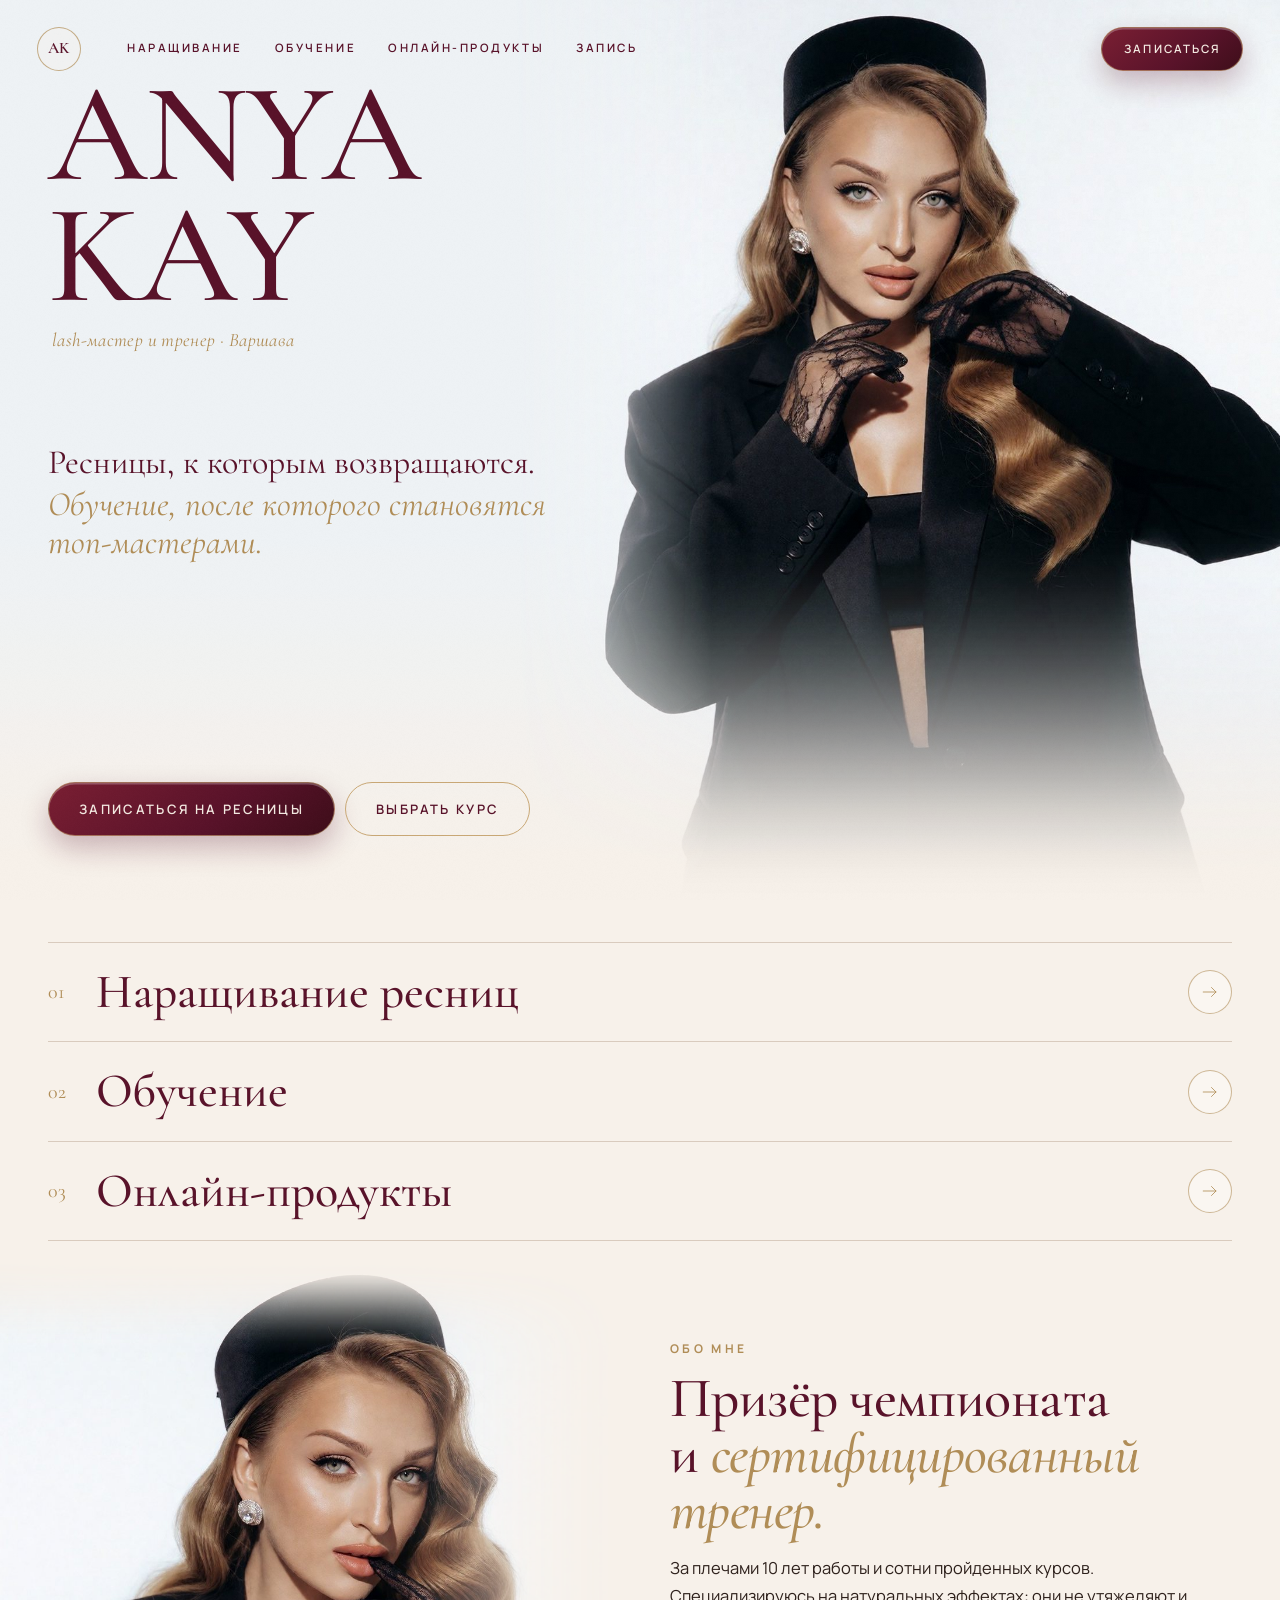
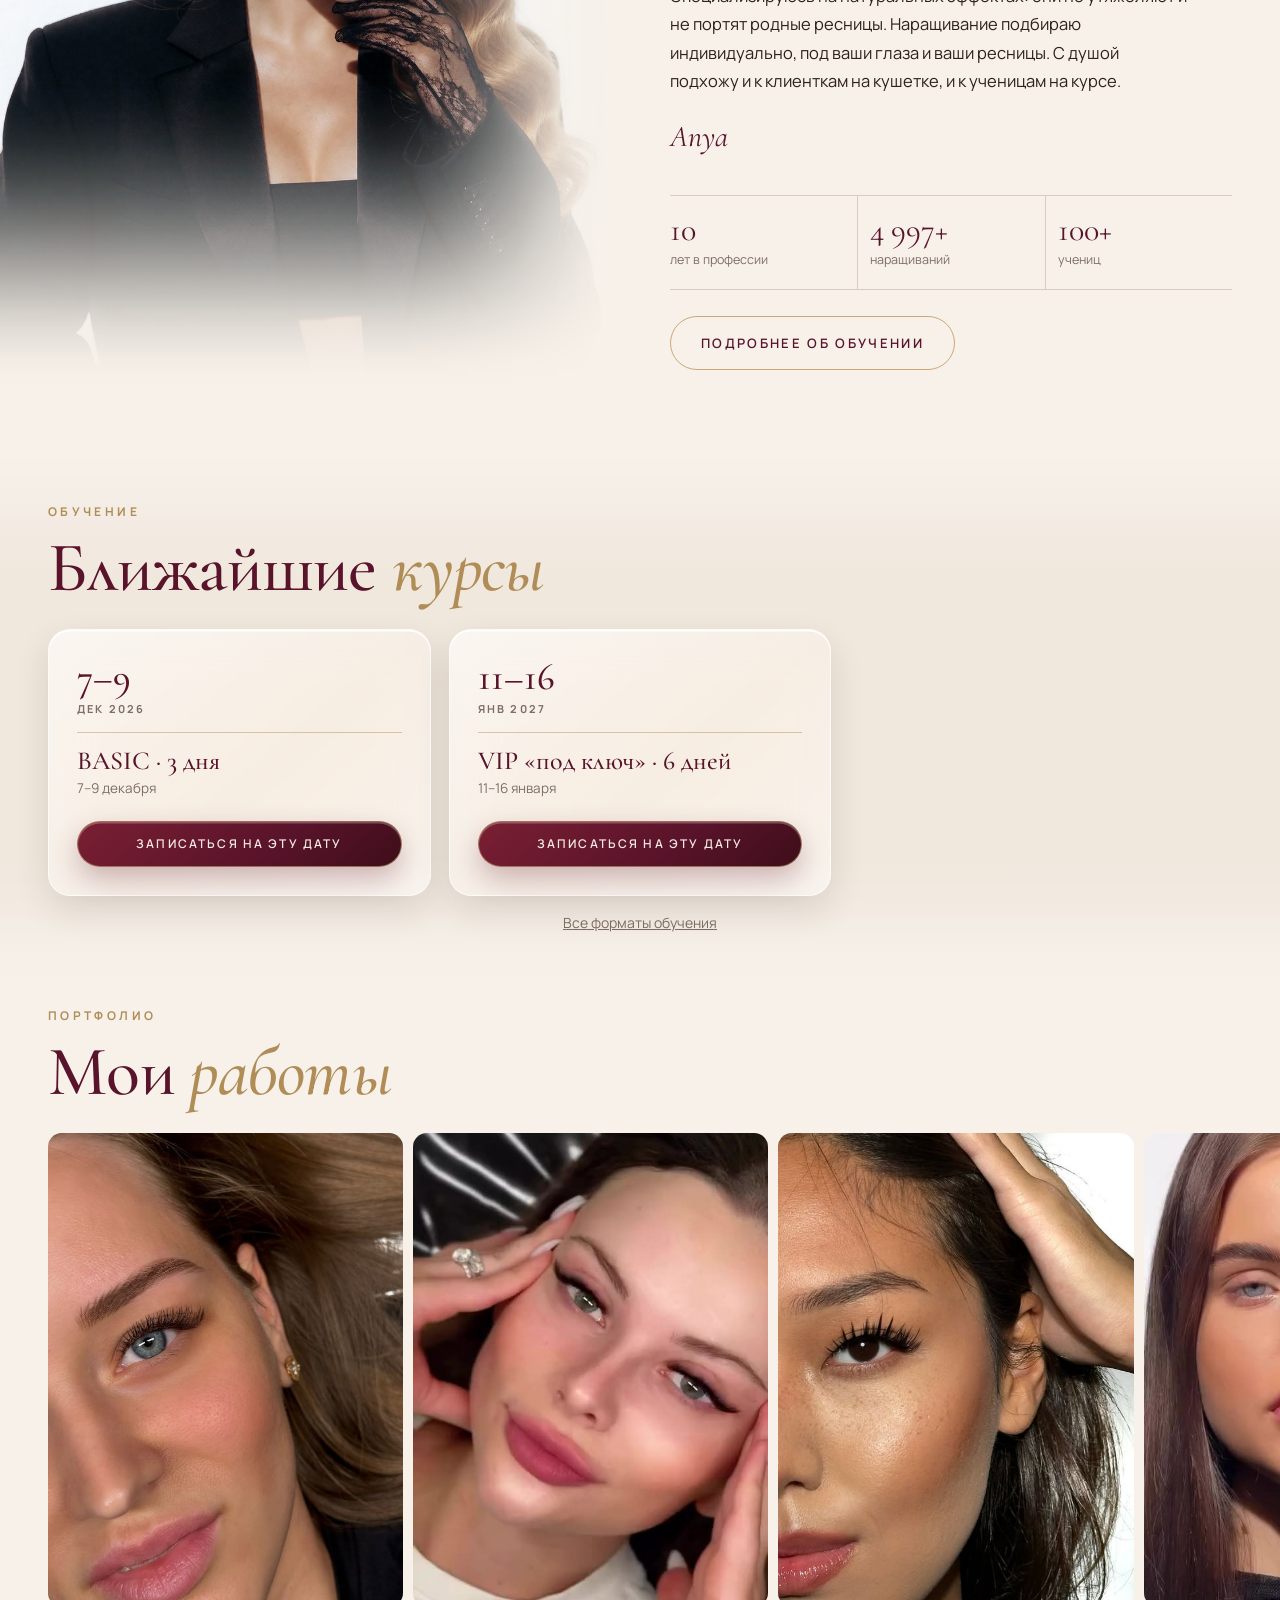
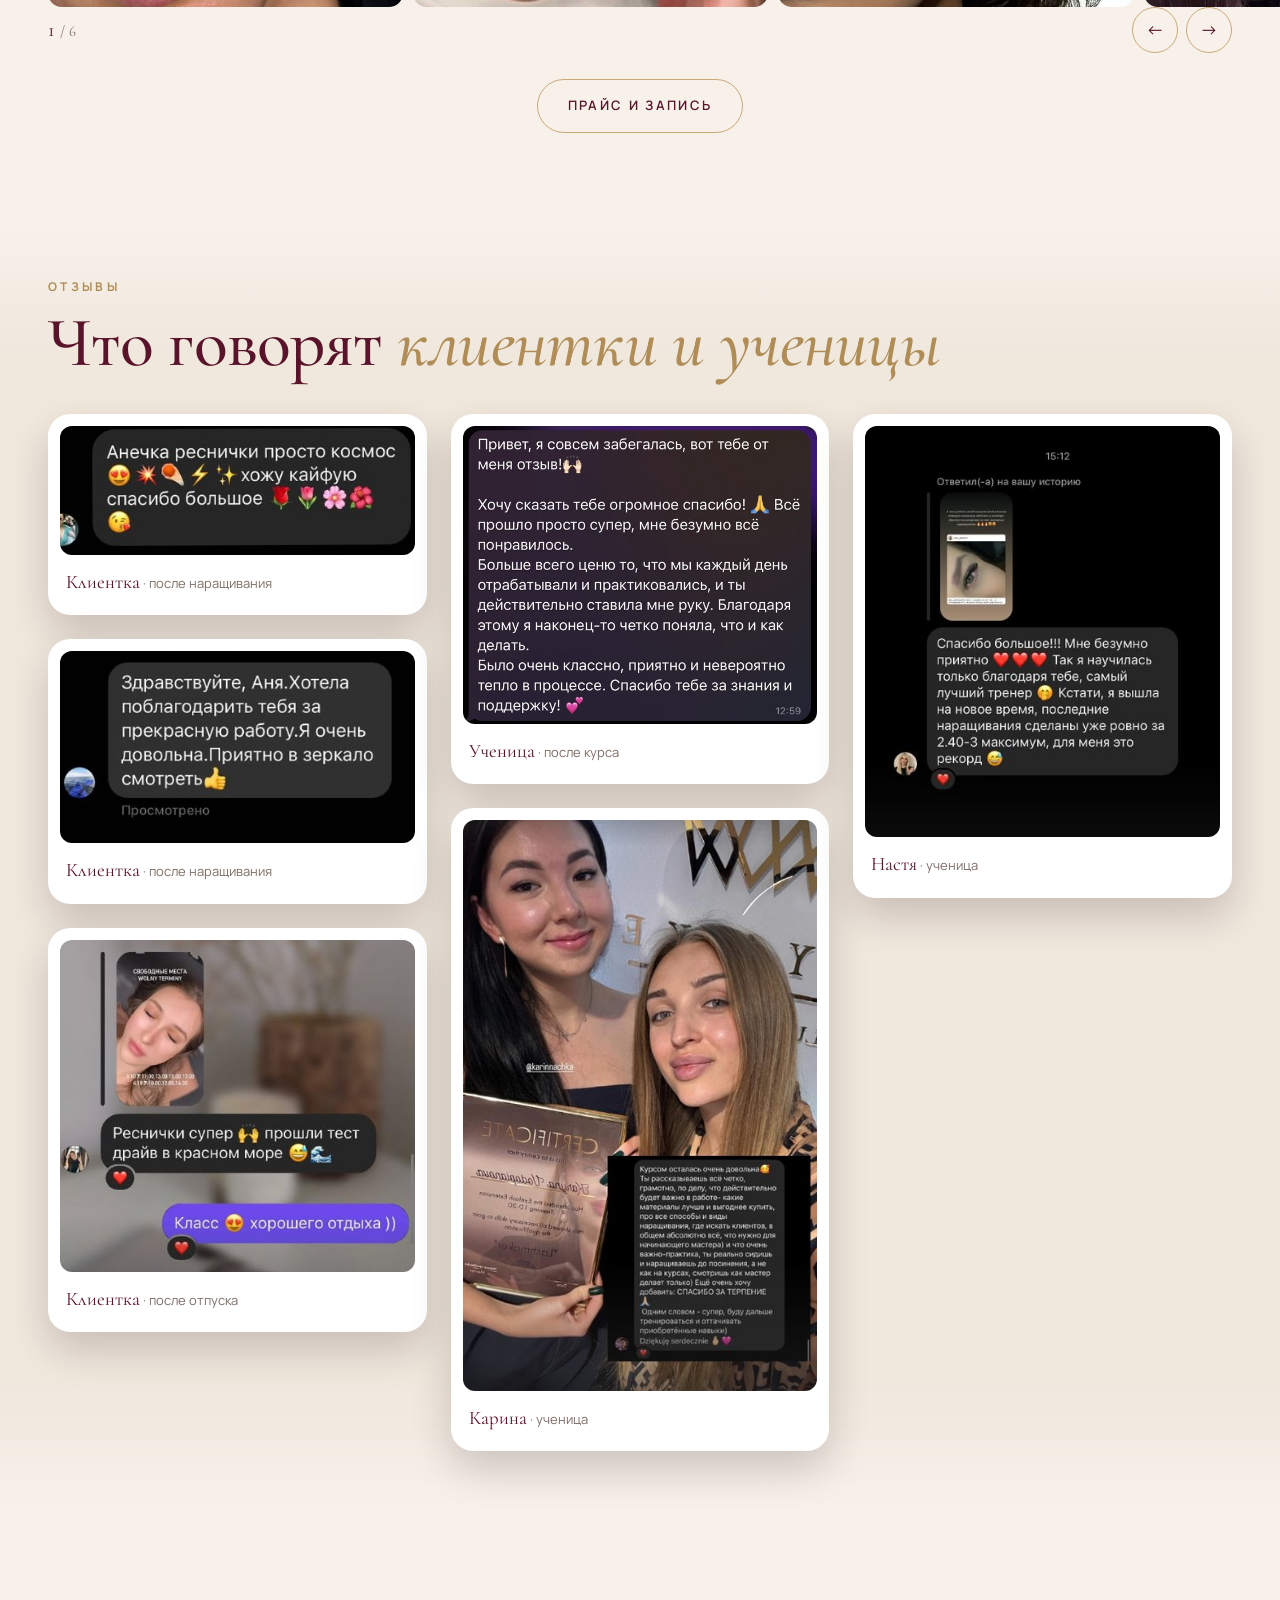
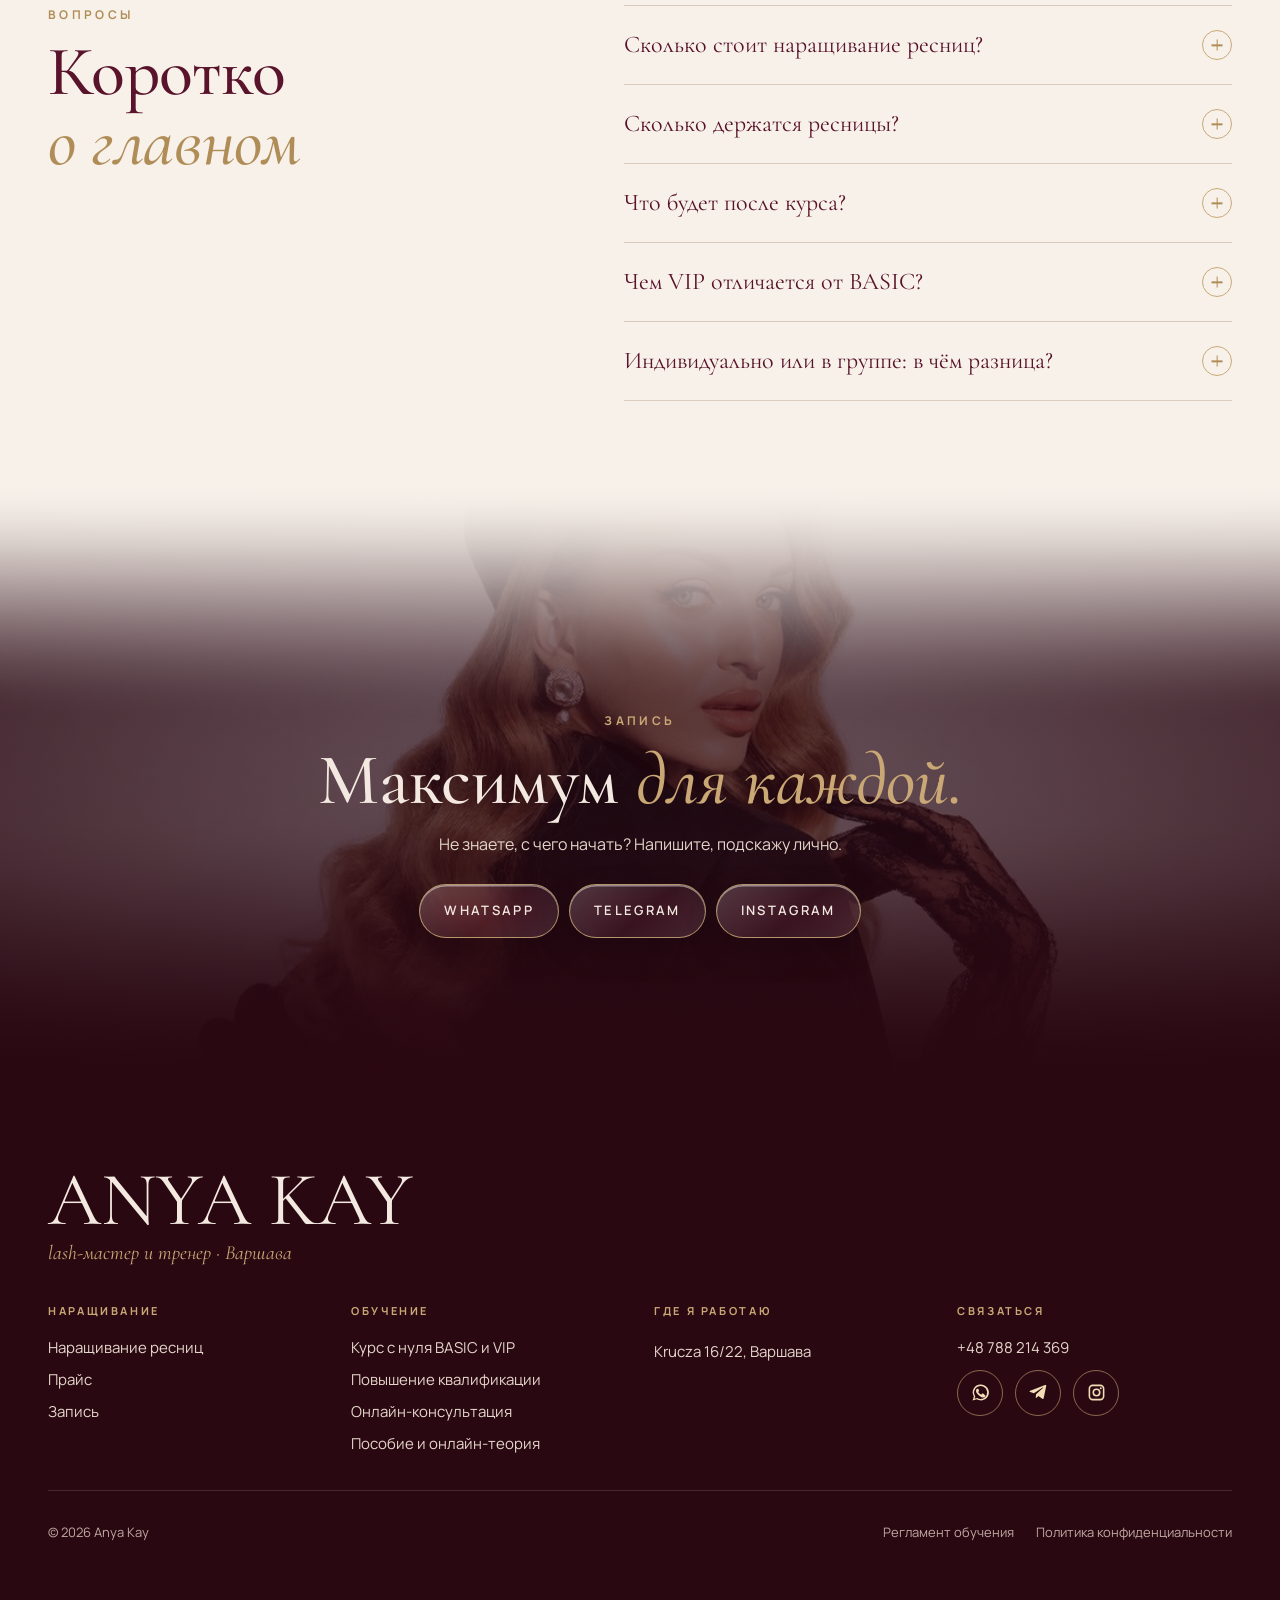
==== commit dc796583: "Главная: ANYA KAY в одну строку, заголовок обложки в две строки, кнопки по центру, тонкие стрелки вм" ====
--- a/index.html
+++ b/index.html
@@ -36,7 +36,7 @@
 <div class="mnu" id="mnu" role="dialog" aria-label="Меню">
   <div class="top"><a href="/" class="mono">AK</a><button class="x" data-menu-x aria-label="Закрыть меню">×</button></div>
   <nav><a href="/" aria-current=page>Главная<small>01</small></a><a href="/naraschivanie/">Наращивание ресниц<small>02</small></a><a href="/obuchenie/">Обучение<small>03</small></a><a href="/basic-lash-course/">Курс BASIC и VIP<small>04</small></a><a href="/povyshenie-kvalifikacii/">Повышение квалификации<small>05</small></a><a href="/materialy/">Онлайн-продукты<small>06</small></a><a href="/zapis/">Запись<small>07</small></a></nav>
-  <div class="foot"><a href="/zapis/" class="btn glass full">Записаться ↗</a><p>Krucza 16/22 · Варшава</p></div>
+  <div class="foot"><a href="/zapis/" class="btn glass full">Записаться</a><p>Krucza 16/22 · Варшава</p></div>
 </div>
 <main>
 
@@ -49,9 +49,9 @@
 
 <section class="sec dirs"><div class="wrap">
   <div class="rows">
-    <a class="row reveal" href="/naraschivanie/"><span class="n">01</span><span class="t">Наращивание ресниц</span><span class="arr">↗</span></a>
-    <a class="row reveal" href="/obuchenie/"><span class="n">02</span><span class="t">Обучение</span><span class="arr">↗</span></a>
-    <a class="row reveal" href="/materialy/"><span class="n">03</span><span class="t">Онлайн-продукты</span><span class="arr">↗</span></a>
+    <a class="row reveal" href="/naraschivanie/"><span class="n">01</span><span class="t">Наращивание ресниц</span><span class="arr"><svg viewBox="0 0 24 24" aria-hidden="true"><path d="M3 12h17M14 6l6 6-6 6"/></svg></span></a>
+    <a class="row reveal" href="/obuchenie/"><span class="n">02</span><span class="t">Обучение</span><span class="arr"><svg viewBox="0 0 24 24" aria-hidden="true"><path d="M3 12h17M14 6l6 6-6 6"/></svg></span></a>
+    <a class="row reveal" href="/materialy/"><span class="n">03</span><span class="t">Онлайн-продукты</span><span class="arr"><svg viewBox="0 0 24 24" aria-hidden="true"><path d="M3 12h17M14 6l6 6-6 6"/></svg></span></a>
   </div>
 </div></section>
 
@@ -63,19 +63,19 @@
     <p class="t">За плечами 10 лет работы и сотни пройденных курсов. Специализируюсь на натуральных эффектах: они не утяжеляют и не портят родные ресницы. Наращивание подбираю индивидуально, под ваши глаза и ваши ресницы. С душой подхожу и к клиенткам на кушетке, и к ученицам на курсе.</p>
     <div class="sig">Anya</div>
     <div class="stats"><div><b data-to="10">10</b><span>лет в профессии</span></div><div><b data-to="5000" data-suf="+">5&nbsp;000+</b><span>наращиваний</span></div><div><b data-to="100" data-suf="+">100+</b><span>учениц</span></div></div>
-    <a href="/obuchenie/" class="btn line" style="margin-top:26px">Подробнее об обучении ↗</a>
+    <a href="/obuchenie/" class="btn line" style="margin-top:26px">Подробнее об обучении</a>
   </div>
 </section>
 
 <section class="sec soft"><div class="wrap">
   <div class="reveal"><div class="eyebrow">Обучение</div><h2 class="h2">Ближайшие <em>курсы</em></h2></div>
   <div class="dates" data-dates="" data-limit="3"></div>
-  <p class="dates-note reveal"><a href="/obuchenie/" style="text-decoration:underline">Все форматы обучения ↗</a></p>
+  <p class="dates-note reveal"><a href="/obuchenie/" style="text-decoration:underline">Все форматы обучения</a></p>
 </div></section>
 
 <section class="sec" style="padding-top:20px"><div class="wrap"><div class="eyebrow">Портфолио</div><h2 class="h2">Мои <em>работы</em></h2></div>
 <div class="sl" data-slider="lash"><div class="sl-t"></div><div class="wrap sl-bar"><div class="sl-c"></div><div class="sl-n"><button class="sl-p" aria-label="Назад">←</button><button class="sl-x" aria-label="Дальше">→</button></div></div></div>
-<div class="wrap" style="margin-top:26px"><a href="/naraschivanie/" class="btn line">Прайс и запись ↗</a></div>
+<div class="wrap cbtn" style="margin-top:26px"><a href="/naraschivanie/" class="btn line">Прайс и запись</a></div>
 </section>
 <section class="sec soft"><div class="wrap"><div class="eyebrow">Отзывы</div><h2 class="h2">Что говорят <em>клиентки и ученицы</em></h2></div>
 <div class="ops wrap n6"><figure class="op"><button type="button" data-shot="otzyv-klient-4.jpg" data-alt="Отзыв: Клиентка" aria-label="Открыть отзыв: Клиентка"><img src="/img/otzyv-klient-4.jpg" alt="Отзыв: Клиентка, после наращивания" loading="lazy"></button><figcaption><b>Клиентка</b> · после наращивания</figcaption></figure><figure class="op"><button type="button" data-shot="otzyv-klient-3.jpg" data-alt="Отзыв: Клиентка" aria-label="Открыть отзыв: Клиентка"><img src="/img/otzyv-klient-3.jpg" alt="Отзыв: Клиентка, после наращивания" loading="lazy"></button><figcaption><b>Клиентка</b> · после наращивания</figcaption></figure><figure class="op"><button type="button" data-shot="otzyv-klient-2.jpg" data-alt="Отзыв: Клиентка" aria-label="Открыть отзыв: Клиентка"><img src="/img/otzyv-klient-2.jpg" alt="Отзыв: Клиентка, после отпуска" loading="lazy"></button><figcaption><b>Клиентка</b> · после отпуска</figcaption></figure><figure class="op"><button type="button" data-shot="otzyv-uchenica-praktika.jpg" data-alt="Отзыв: Ученица" aria-label="Открыть отзыв: Ученица"><img src="/img/otzyv-uchenica-praktika.jpg" alt="Отзыв: Ученица, после курса" loading="lazy"></button><figcaption><b>Ученица</b> · после курса</figcaption></figure><figure class="op"><button type="button" data-shot="otzyv-karina.jpg" data-alt="Отзыв: Карина" aria-label="Открыть отзыв: Карина"><img src="/img/otzyv-karina.jpg" alt="Отзыв: Карина, ученица" loading="lazy"></button><figcaption><b>Карина</b> · ученица</figcaption></figure><figure class="op"><button type="button" data-shot="otzyv-nastya.jpg" data-alt="Отзыв: Настя" aria-label="Открыть отзыв: Настя"><img src="/img/otzyv-nastya.jpg" alt="Отзыв: Настя, ученица" loading="lazy"></button><figcaption><b>Настя</b> · ученица</figcaption></figure></div>
@@ -87,11 +87,11 @@
 <section class="band"><div class="ph" style="background-image:url('/img/anya-kay-vzglyad.jpg');background-position:50% 15%"></div><div class="in wrap reveal"><div class="eyebrow l">Запись</div><h2>Максимум <em>для каждой.</em></h2><p>Не знаете, с чего начать? Напишите, подскажу лично.</p><div class="bbtn"><a href="https://wa.me/48788214369" class="btn glass" target="_blank" rel="noopener">WhatsApp</a><a href="https://t.me/AnyaKayClientBot" class="btn glass" target="_blank" rel="noopener">Telegram</a><a href="https://www.instagram.com/anya.key_/" class="btn glass" target="_blank" rel="noopener">Instagram</a></div></div></section>
 </main>
 <footer class="ftr"><div class="wrap">
-  <div class="top"><div class="brand">ANYA<br>KAY<small>lash-мастер и тренер · Варшава</small></div></div>
+  <div class="top"><div class="brand">ANYA KAY<small>lash-мастер и тренер · Варшава</small></div></div>
   <div class="cols">
     <div><h4>Наращивание</h4><a href="/naraschivanie/">Наращивание ресниц</a><a href="/naraschivanie/#prajs">Прайс</a><a href="/zapis/?w=lashes">Запись</a></div>
     <div><h4>Обучение</h4><a href="/basic-lash-course/">Курс с нуля BASIC и VIP</a><a href="/povyshenie-kvalifikacii/">Повышение квалификации</a><a href="/konsultaciya/">Онлайн-консультация</a><a href="/materialy/">Пособие и онлайн-теория</a></div>
-    <div><h4>Где я работаю</h4><p><a href="https://www.google.com/maps/search/?api=1&query=Krucza+16%2F22+Warszawa" target="_blank" rel="noopener">Krucza 16/22, Варшава ↗</a></p></div>
+    <div><h4>Где я работаю</h4><p><a href="https://www.google.com/maps/search/?api=1&query=Krucza+16%2F22+Warszawa" target="_blank" rel="noopener">Krucza 16/22, Варшава</a></p></div>
     <div><h4>Связаться</h4><a href="https://wa.me/48788214369" target="_blank" rel="noopener">+48 788 214 369</a>
       <div class="soc"><a href="https://wa.me/48788214369" target="_blank" rel="noopener" aria-label="WhatsApp"><svg viewBox="0 0 24 24" aria-hidden="true"><path d="M12 2a9.8 9.8 0 0 0-8.4 14.9L2 22l5.2-1.6A10 10 0 1 0 12 2Zm0 18.2a8.1 8.1 0 0 1-4.1-1.1l-.3-.2-3.1 1 1-3-.2-.3a8.2 8.2 0 1 1 6.7 3.6Zm4.5-6.1c-.2-.1-1.5-.7-1.8-.8-.2-.1-.4-.1-.6.1l-.8 1c-.1.2-.3.2-.6.1a6.7 6.7 0 0 1-2-1.2 7.6 7.6 0 0 1-1.4-1.7c-.1-.3 0-.4.1-.5l.4-.5.3-.5c.1-.2 0-.4 0-.5l-.8-1.9c-.2-.5-.5-.5-.7-.5H8c-.2 0-.5.1-.7.3-.3.3-1 1-1 2.5s1 2.9 1.2 3.1c.1.2 2.1 3.2 5.2 4.5.7.3 1.3.5 1.7.6.7.2 1.4.2 1.9.1.6-.1 1.5-.6 1.7-1.2.2-.6.2-1.1.2-1.2-.1-.1-.2-.2-.5-.3Z"/></svg></a><a href="https://t.me/AnyaKayClientBot" target="_blank" rel="noopener" aria-label="Telegram"><svg viewBox="0 0 24 24" aria-hidden="true"><path d="M21.8 3.4 18.6 19c-.2 1.1-.9 1.4-1.8.9l-4.9-3.6-2.4 2.3c-.3.3-.5.5-1 .5l.4-5 9-8.1c.4-.4-.1-.6-.6-.2L6.2 12.8 1.4 11.3c-1-.3-1-1 .2-1.5L20.3 2.6c.9-.3 1.7.2 1.5.8Z"/></svg></a><a href="https://www.instagram.com/anya.key_/" target="_blank" rel="noopener" aria-label="Instagram"><svg viewBox="0 0 24 24" aria-hidden="true"><path d="M7.3 2h9.4A5.3 5.3 0 0 1 22 7.3v9.4a5.3 5.3 0 0 1-5.3 5.3H7.3A5.3 5.3 0 0 1 2 16.7V7.3A5.3 5.3 0 0 1 7.3 2Zm-.2 2A3.1 3.1 0 0 0 4 7.1v9.8A3.1 3.1 0 0 0 7.1 20h9.8a3.1 3.1 0 0 0 3.1-3.1V7.1A3.1 3.1 0 0 0 16.9 4H7.1Zm10.3 1.5a1.2 1.2 0 1 1 0 2.4 1.2 1.2 0 0 1 0-2.4ZM12 6.9a5.1 5.1 0 1 1 0 10.2 5.1 5.1 0 0 1 0-10.2Zm0 2a3.1 3.1 0 1 0 0 6.2 3.1 3.1 0 0 0 0-6.2Z"/></svg></a></div></div>
   </div>
--- a/style.css
+++ b/style.css
@@ -717,3 +717,17 @@
 .band .ph{-webkit-mask-image:linear-gradient(180deg,#000 0,#000 55%,rgba(0,0,0,1.0) 55.0%,rgba(0,0,0,0.995) 56.88%,rgba(0,0,0,0.98) 58.75%,rgba(0,0,0,0.957) 60.62%,rgba(0,0,0,0.926) 62.5%,rgba(0,0,0,0.888) 64.38%,rgba(0,0,0,0.844) 66.25%,rgba(0,0,0,0.794) 68.12%,rgba(0,0,0,0.741) 70.0%,rgba(0,0,0,0.684) 71.88%,rgba(0,0,0,0.624) 73.75%,rgba(0,0,0,0.562) 75.62%,rgba(0,0,0,0.5) 77.5%,rgba(0,0,0,0.438) 79.38%,rgba(0,0,0,0.376) 81.25%,rgba(0,0,0,0.316) 83.12%,rgba(0,0,0,0.259) 85.0%,rgba(0,0,0,0.206) 86.88%,rgba(0,0,0,0.156) 88.75%,rgba(0,0,0,0.112) 90.62%,rgba(0,0,0,0.074) 92.5%,rgba(0,0,0,0.043) 94.38%,rgba(0,0,0,0.02) 96.25%,rgba(0,0,0,0.005) 98.12%,rgba(0,0,0,0.0) 100.0%);mask-image:linear-gradient(180deg,#000 0,#000 55%,rgba(0,0,0,1.0) 55.0%,rgba(0,0,0,0.995) 56.88%,rgba(0,0,0,0.98) 58.75%,rgba(0,0,0,0.957) 60.62%,rgba(0,0,0,0.926) 62.5%,rgba(0,0,0,0.888) 64.38%,rgba(0,0,0,0.844) 66.25%,rgba(0,0,0,0.794) 68.12%,rgba(0,0,0,0.741) 70.0%,rgba(0,0,0,0.684) 71.88%,rgba(0,0,0,0.624) 73.75%,rgba(0,0,0,0.562) 75.62%,rgba(0,0,0,0.5) 77.5%,rgba(0,0,0,0.438) 79.38%,rgba(0,0,0,0.376) 81.25%,rgba(0,0,0,0.316) 83.12%,rgba(0,0,0,0.259) 85.0%,rgba(0,0,0,0.206) 86.88%,rgba(0,0,0,0.156) 88.75%,rgba(0,0,0,0.112) 90.62%,rgba(0,0,0,0.074) 92.5%,rgba(0,0,0,0.043) 94.38%,rgba(0,0,0,0.02) 96.25%,rgba(0,0,0,0.005) 98.12%,rgba(0,0,0,0.0) 100.0%)}
 .sec.soft{padding:64px 0}
 @media(min-width:1000px){.about-ed .media{align-self:stretch;height:auto;-webkit-mask-image:linear-gradient(90deg,rgba(0,0,0,1.0) 0.0%,rgba(0,0,0,1.0) 30.0%,rgba(0,0,0,1.0) 60.0%,rgba(0,0,0,1.0) 60.0%,rgba(0,0,0,0.994) 61.82%,rgba(0,0,0,0.977) 63.64%,rgba(0,0,0,0.949) 65.45%,rgba(0,0,0,0.913) 67.27%,rgba(0,0,0,0.869) 69.09%,rgba(0,0,0,0.817) 70.91%,rgba(0,0,0,0.761) 72.73%,rgba(0,0,0,0.699) 74.55%,rgba(0,0,0,0.635) 76.36%,rgba(0,0,0,0.568) 78.18%,rgba(0,0,0,0.5) 80.0%,rgba(0,0,0,0.432) 81.82%,rgba(0,0,0,0.365) 83.64%,rgba(0,0,0,0.301) 85.45%,rgba(0,0,0,0.239) 87.27%,rgba(0,0,0,0.183) 89.09%,rgba(0,0,0,0.131) 90.91%,rgba(0,0,0,0.087) 92.73%,rgba(0,0,0,0.051) 94.55%,rgba(0,0,0,0.023) 96.36%,rgba(0,0,0,0.006) 98.18%,rgba(0,0,0,0.0) 100.0%),linear-gradient(180deg,rgba(0,0,0,0.0) 0.0%,rgba(0,0,0,0.043) 1.5%,rgba(0,0,0,0.156) 3.0%,rgba(0,0,0,0.316) 4.5%,rgba(0,0,0,0.5) 6.0%,rgba(0,0,0,0.684) 7.5%,rgba(0,0,0,0.844) 9.0%,rgba(0,0,0,0.957) 10.5%,rgba(0,0,0,1.0) 12.0%,#000 12%,#000 52%,rgba(0,0,0,1.0) 52.0%,rgba(0,0,0,0.994) 53.82%,rgba(0,0,0,0.977) 55.64%,rgba(0,0,0,0.949) 57.45%,rgba(0,0,0,0.913) 59.27%,rgba(0,0,0,0.869) 61.09%,rgba(0,0,0,0.817) 62.91%,rgba(0,0,0,0.761) 64.73%,rgba(0,0,0,0.699) 66.55%,rgba(0,0,0,0.635) 68.36%,rgba(0,0,0,0.568) 70.18%,rgba(0,0,0,0.5) 72.0%,rgba(0,0,0,0.432) 73.82%,rgba(0,0,0,0.365) 75.64%,rgba(0,0,0,0.301) 77.45%,rgba(0,0,0,0.239) 79.27%,rgba(0,0,0,0.183) 81.09%,rgba(0,0,0,0.131) 82.91%,rgba(0,0,0,0.087) 84.73%,rgba(0,0,0,0.051) 86.55%,rgba(0,0,0,0.023) 88.36%,rgba(0,0,0,0.006) 90.18%,rgba(0,0,0,0.0) 92.0%,transparent 100%);-webkit-mask-composite:source-in;mask-image:linear-gradient(90deg,rgba(0,0,0,1.0) 0.0%,rgba(0,0,0,1.0) 30.0%,rgba(0,0,0,1.0) 60.0%,rgba(0,0,0,1.0) 60.0%,rgba(0,0,0,0.994) 61.82%,rgba(0,0,0,0.977) 63.64%,rgba(0,0,0,0.949) 65.45%,rgba(0,0,0,0.913) 67.27%,rgba(0,0,0,0.869) 69.09%,rgba(0,0,0,0.817) 70.91%,rgba(0,0,0,0.761) 72.73%,rgba(0,0,0,0.699) 74.55%,rgba(0,0,0,0.635) 76.36%,rgba(0,0,0,0.568) 78.18%,rgba(0,0,0,0.5) 80.0%,rgba(0,0,0,0.432) 81.82%,rgba(0,0,0,0.365) 83.64%,rgba(0,0,0,0.301) 85.45%,rgba(0,0,0,0.239) 87.27%,rgba(0,0,0,0.183) 89.09%,rgba(0,0,0,0.131) 90.91%,rgba(0,0,0,0.087) 92.73%,rgba(0,0,0,0.051) 94.55%,rgba(0,0,0,0.023) 96.36%,rgba(0,0,0,0.006) 98.18%,rgba(0,0,0,0.0) 100.0%),linear-gradient(180deg,rgba(0,0,0,0.0) 0.0%,rgba(0,0,0,0.043) 1.5%,rgba(0,0,0,0.156) 3.0%,rgba(0,0,0,0.316) 4.5%,rgba(0,0,0,0.5) 6.0%,rgba(0,0,0,0.684) 7.5%,rgba(0,0,0,0.844) 9.0%,rgba(0,0,0,0.957) 10.5%,rgba(0,0,0,1.0) 12.0%,#000 12%,#000 52%,rgba(0,0,0,1.0) 52.0%,rgba(0,0,0,0.994) 53.82%,rgba(0,0,0,0.977) 55.64%,rgba(0,0,0,0.949) 57.45%,rgba(0,0,0,0.913) 59.27%,rgba(0,0,0,0.869) 61.09%,rgba(0,0,0,0.817) 62.91%,rgba(0,0,0,0.761) 64.73%,rgba(0,0,0,0.699) 66.55%,rgba(0,0,0,0.635) 68.36%,rgba(0,0,0,0.568) 70.18%,rgba(0,0,0,0.5) 72.0%,rgba(0,0,0,0.432) 73.82%,rgba(0,0,0,0.365) 75.64%,rgba(0,0,0,0.301) 77.45%,rgba(0,0,0,0.239) 79.27%,rgba(0,0,0,0.183) 81.09%,rgba(0,0,0,0.131) 82.91%,rgba(0,0,0,0.087) 84.73%,rgba(0,0,0,0.051) 86.55%,rgba(0,0,0,0.023) 88.36%,rgba(0,0,0,0.006) 90.18%,rgba(0,0,0,0.0) 92.0%,transparent 100%);mask-composite:intersect}.about-ed .h2{font-size:56px}.about-ed .h2 em{white-space:normal}}
+/* стрелки: тонкая линия в золотом круге вместо значка ↗ */
+.arr{width:44px;height:44px;flex:0 0 44px;border-radius:50%;border:1px solid rgba(176,141,87,.6);background:rgba(255,255,255,.35);color:var(--gold-d)}
+.arr svg{width:18px;height:18px;fill:none;stroke:currentColor;stroke-width:1.1;stroke-linecap:round;stroke-linejoin:round}
+.row:hover .arr,.opt:hover .arr{transform:translateX(4px);background:var(--wine);color:var(--ivory);border-color:var(--wine)}
+.arr{transition:transform .3s,background .3s,color .3s}
+/* подвал: имя в одну строку */
+.ftr .brand{white-space:nowrap}
+/* обложка: каждая фраза в одну строку */
+@media(max-width:999px){.cover h1{font-size:5.6vw;max-width:none;white-space:nowrap}.cover h1 em{font-size:4.25vw;white-space:nowrap}.cover .tl{right:auto}}
+/* одиночные кнопки по центру */
+.wrap.cbtn{display:flex;justify-content:center}
+.dates-note{text-align:center}
+@media(max-width:999px){.about-ed .copy>.btn{display:flex;width:fit-content;margin-left:auto;margin-right:auto}}
+@media(max-width:999px){.sec .wrap>a.btn,.sec .reveal>a.btn,.sec .split>div>a.btn,.sec div>a.btn:only-child{display:flex;width:fit-content;margin-left:auto;margin-right:auto}}
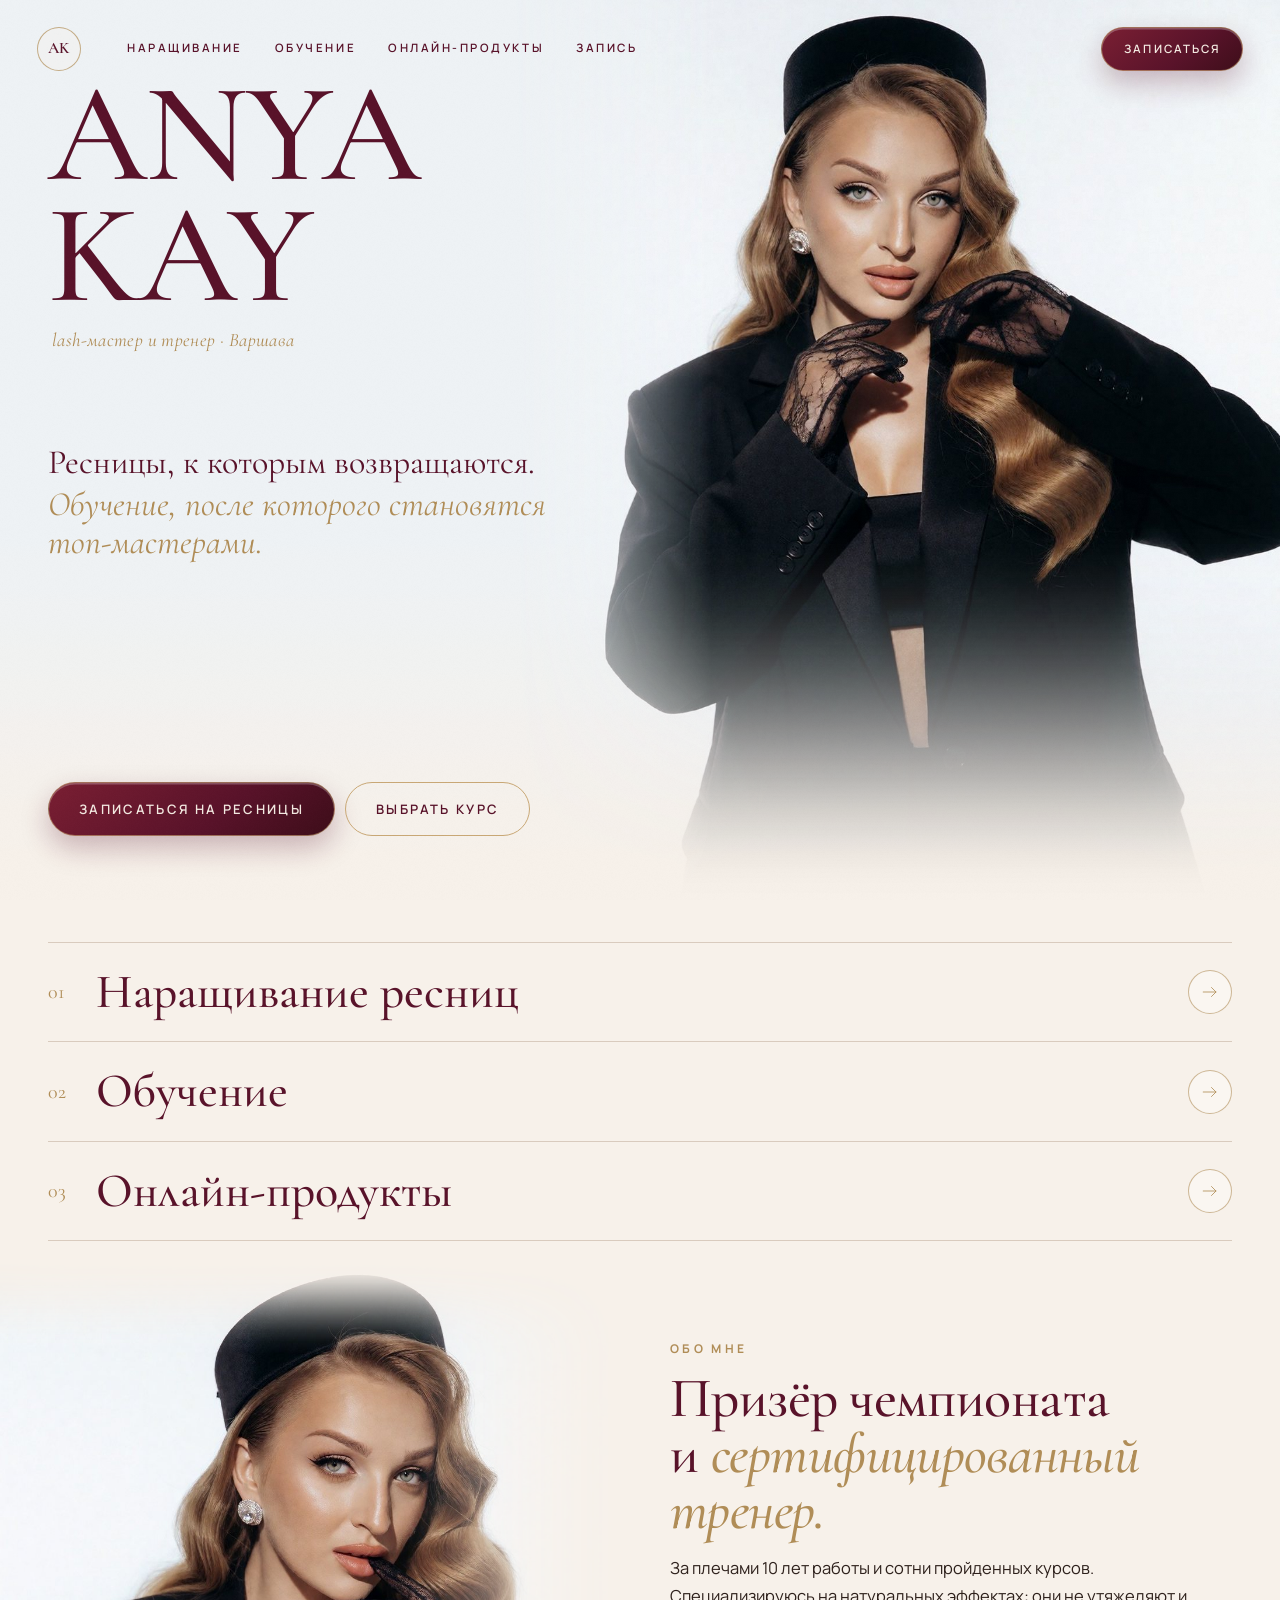
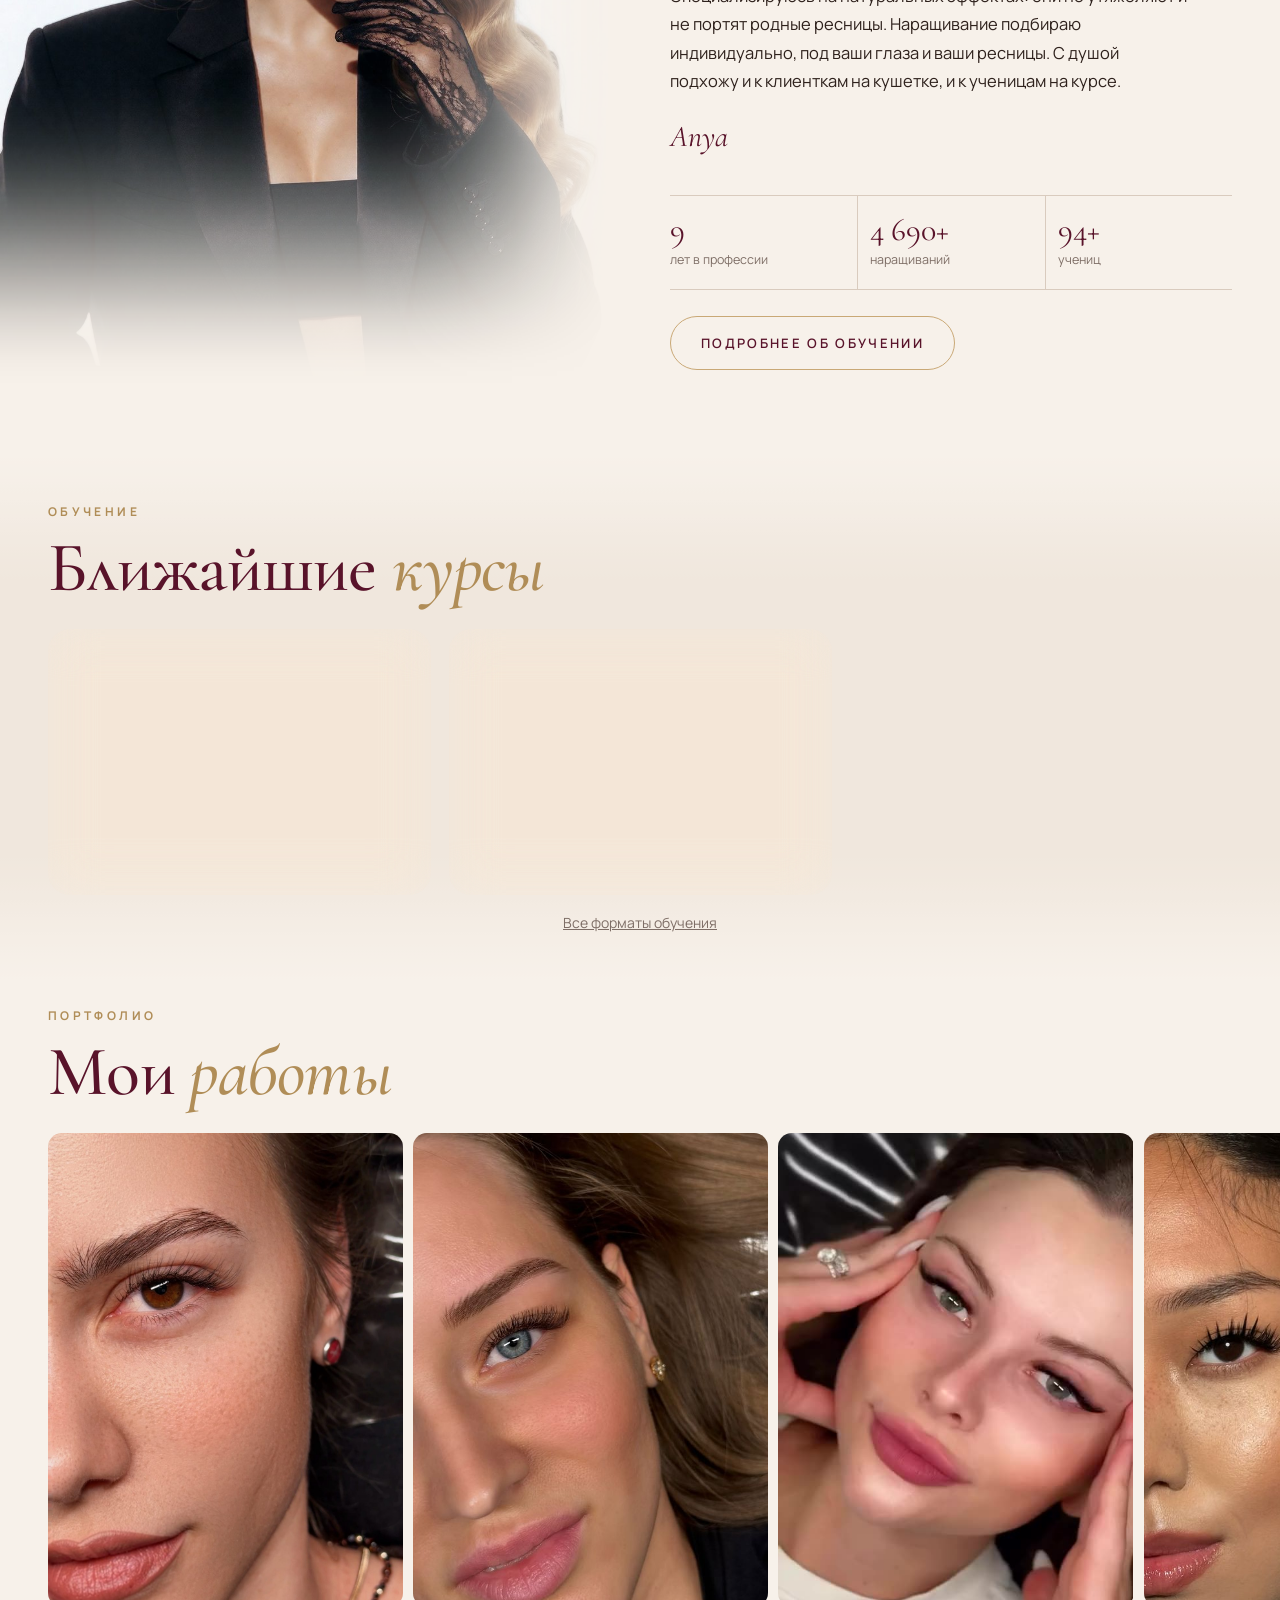
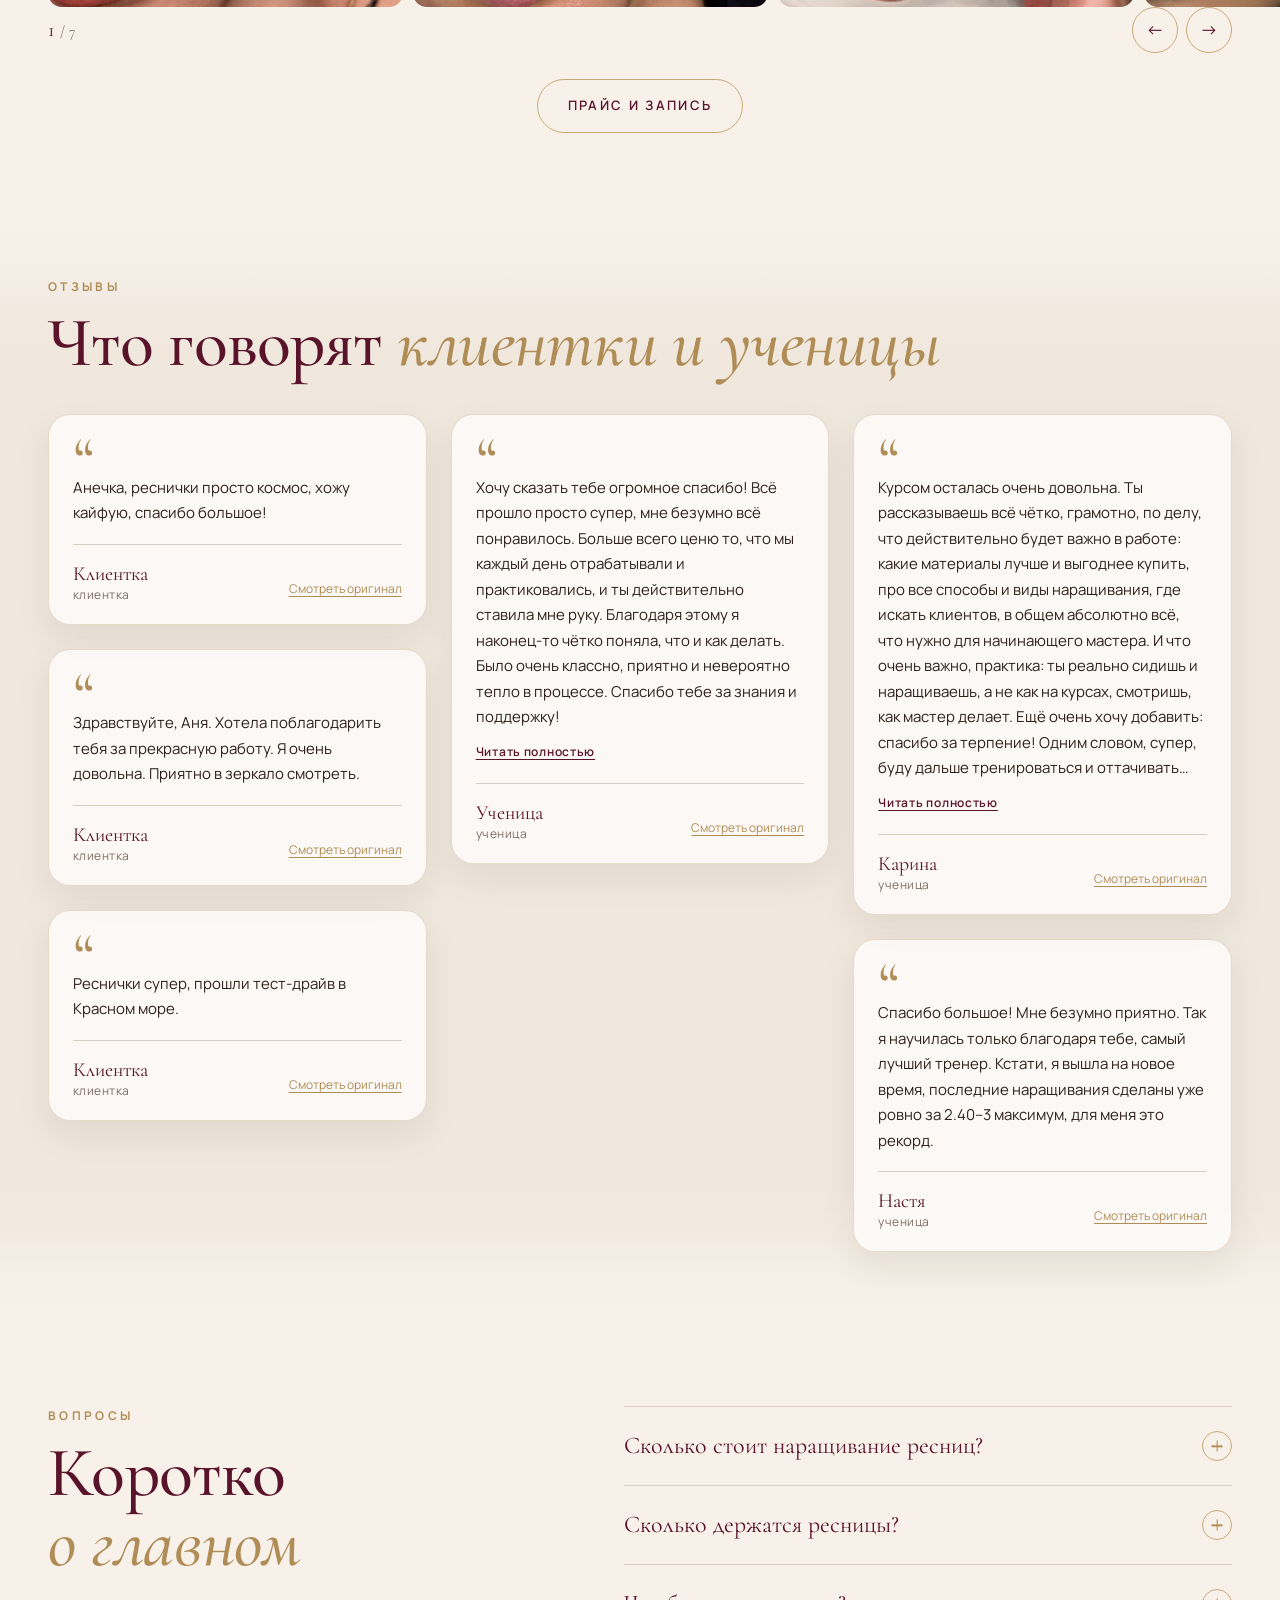
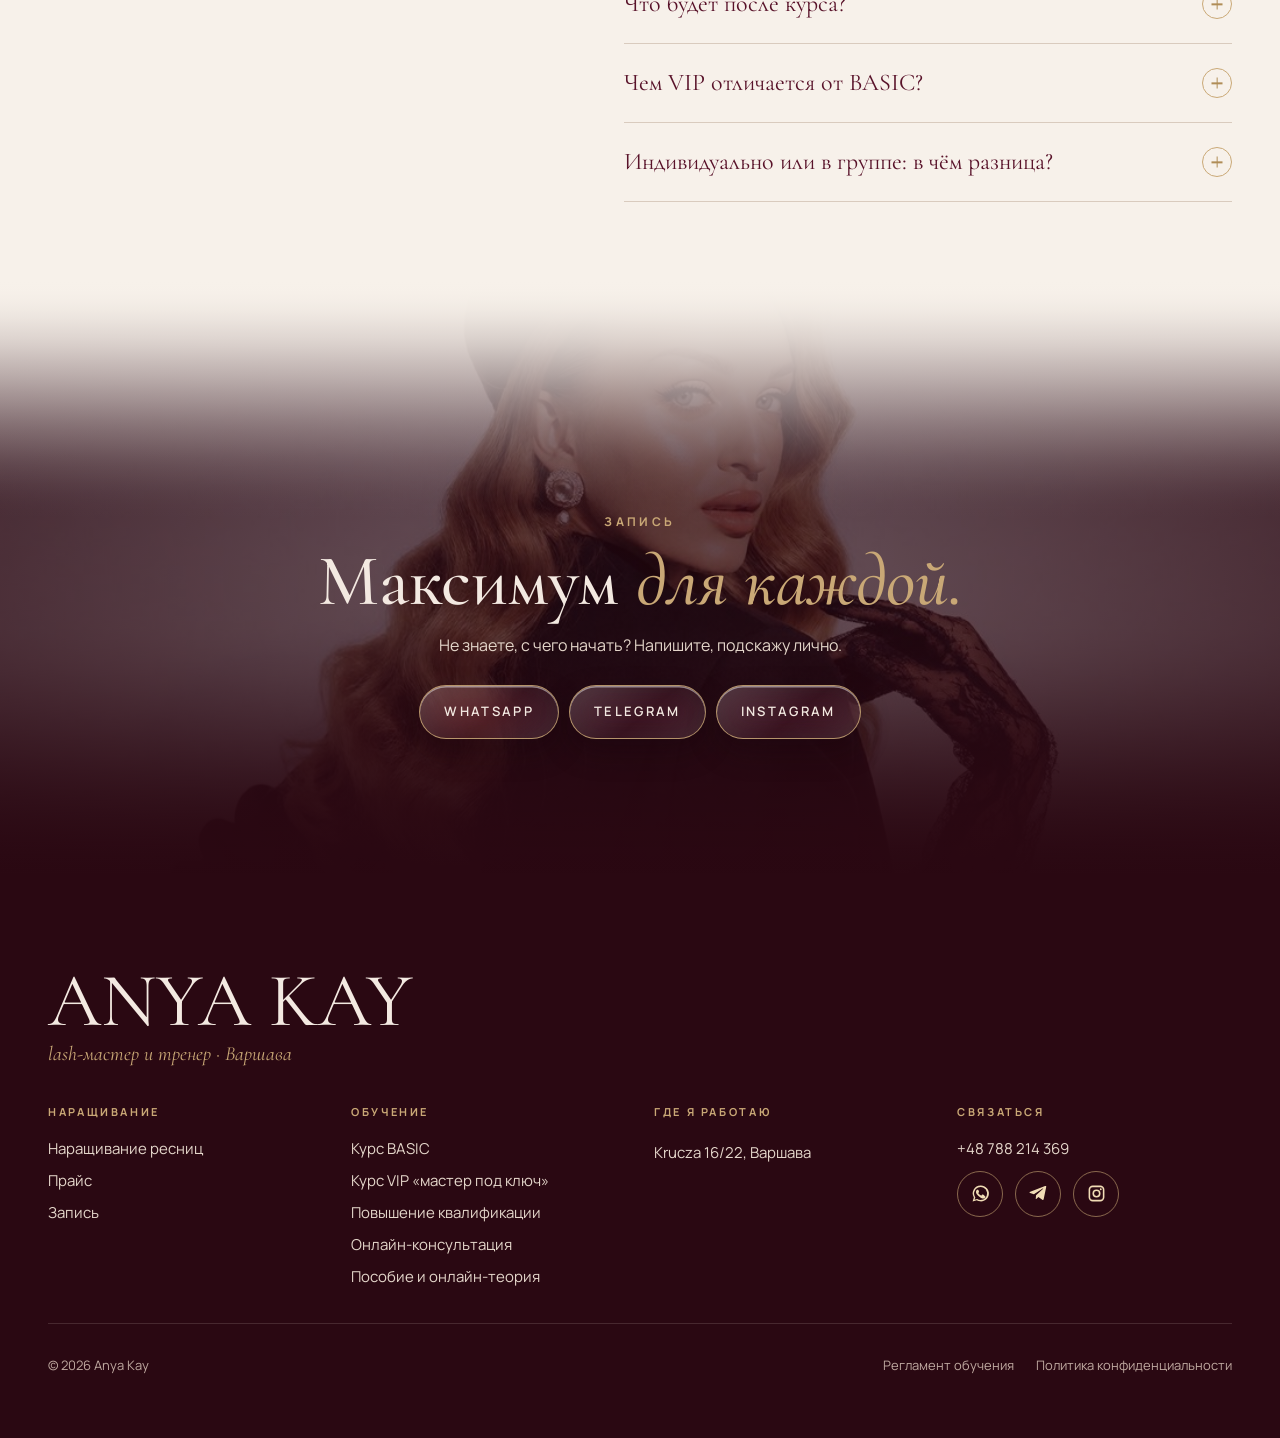
==== commit 2213012c: "Круг 3: отдельные страницы BASIC и VIP, запись в Telegram и Instagram, коррекция, отзывы текстом, пр" ====
--- a/index.html
+++ b/index.html
@@ -22,9 +22,9 @@
 <link rel="preconnect" href="https://fonts.googleapis.com">
 <link rel="preconnect" href="https://fonts.gstatic.com" crossorigin>
 <link href="https://fonts.googleapis.com/css2?family=Cormorant+Garamond:ital,wght@0,400;0,500;0,600;1,400;1,500&family=Manrope:wght@400;500;600;700&display=swap" rel="stylesheet">
-<link rel="stylesheet" href="/style.css?v=50">
+<link rel="stylesheet" href="/style.css?v=51">
 <link rel="preload" href="/img/hero.jpg" as="image">
-<script type="application/ld+json">{"@context": "https://schema.org", "@graph": [{"@type": "BeautySalon", "@id": "https://anyakay.pl/#business", "name": "Anya Kay", "url": "https://anyakay.pl/", "image": "https://anyakay.pl/img/hero.jpg", "logo": "https://anyakay.pl/img/avatar.jpg", "telephone": "+48788214369", "address": {"@type": "PostalAddress", "streetAddress": "Krucza 16/22", "addressLocality": "Warszawa", "addressCountry": "PL"}, "priceRange": "200–4500 zł", "description": "Наращивание ресниц и обучение lash-мастеров в Варшаве.", "sameAs": ["https://www.instagram.com/anya.key_/", "https://t.me/AnyaKayClientBot"], "areaServed": "Warszawa", "founder": {"@type": "Person", "name": "Anya Kay", "jobTitle": "Lash-мастер и преподаватель"}}, {"@type": "FAQPage", "mainEntity": [{"@type": "Question", "name": "Сколько стоит наращивание ресниц?", "acceptedAnswer": {"@type": "Answer", "text": "Наращивание 1D–4D стоит 200 zł, 5D 230 zł. Изгибы L / M +20 zł. Снятие ресниц другого мастера с последующим наращиванием +30 zł. С 1 декабря 2026 цены на наращивание повышаются на 20 zł: 1D–4D будет 220 zł, 5D 250 zł. Запишитесь в ноябре по текущей цене."}}, {"@type": "Question", "name": "Сколько держатся ресницы?", "acceptedAnswer": {"@type": "Answer", "text": "Носка 3–5 недель. Техника рассчитана на комфортное и аккуратное отрастание."}}, {"@type": "Question", "name": "Что будет после курса?", "acceptedAnswer": {"@type": "Answer", "text": "Я всегда на связи. Не знаете, что нарастить конкретной клиентке, или что-то не получается в работе? Пишете мне, и я объясню, как сделать правильно. Вы не остаётесь одна: я рядом и поддержу даже в трудную минуту."}}, {"@type": "Question", "name": "Чем VIP отличается от BASIC?", "acceptedAnswer": {"@type": "Answer", "text": "VIP включает всё из BASIC и в два раза больше практики: 6 дней и 6 моделей вместо 3, отработку L- и M-изгибов, 2 трендовых эффекта на выбор, стартовый набор материалов и кубок VIP-мастера."}}, {"@type": "Question", "name": "Индивидуально или в группе: в чём разница?", "acceptedAnswer": {"@type": "Answer", "text": "Программа одна и та же. Индивидуально всё время только ваше, и темп подстраивается под вас. В мини-группе максимум 2 человека, поэтому внимания всё равно много, а цена ниже: BASIC 2000 zł вместо 3000 zł, VIP 3000 zł вместо 4500 zł с человека."}}]}]}</script>
+<script type="application/ld+json">{"@context": "https://schema.org", "@graph": [{"@type": "BeautySalon", "@id": "https://anyakay.pl/#business", "name": "Anya Kay", "url": "https://anyakay.pl/", "image": "https://anyakay.pl/img/hero.jpg", "logo": "https://anyakay.pl/img/avatar.jpg", "telephone": "+48788214369", "address": {"@type": "PostalAddress", "streetAddress": "Krucza 16/22", "addressLocality": "Warszawa", "addressCountry": "PL"}, "priceRange": "200–4500 zł", "description": "Наращивание ресниц и обучение lash-мастеров в Варшаве.", "sameAs": ["https://www.instagram.com/anya.key_/", "https://t.me/anyalashkey"], "areaServed": "Warszawa", "founder": {"@type": "Person", "name": "Anya Kay", "jobTitle": "Lash-мастер и преподаватель"}}, {"@type": "FAQPage", "mainEntity": [{"@type": "Question", "name": "Сколько стоит наращивание ресниц?", "acceptedAnswer": {"@type": "Answer", "text": "1D–4D — 200 zł\n5D — 230 zł\nИзгибы L / M — +20 zł\nСнятие ресниц другого мастера с последующим наращиванием — +30 zł\nКоррекция — на 20 zł меньше основной цены\n\nС 1 декабря 2026 цены на наращивание повышаются на 20 zł: 1D–4D будет 220 zł, 5D 250 zł. Запишитесь в ноябре по текущей цене."}}, {"@type": "Question", "name": "Сколько держатся ресницы?", "acceptedAnswer": {"@type": "Answer", "text": "Носка 3–5 недель. Техника рассчитана на комфортное и аккуратное отрастание."}}, {"@type": "Question", "name": "Что будет после курса?", "acceptedAnswer": {"@type": "Answer", "text": "Я всегда на связи. Не знаете, что нарастить конкретной клиентке, или что-то не получается в работе? Пишете мне, и я объясню, как сделать правильно. Вы не остаётесь одна: я рядом и поддержу даже в трудную минуту."}}, {"@type": "Question", "name": "Чем VIP отличается от BASIC?", "acceptedAnswer": {"@type": "Answer", "text": "VIP включает всё из BASIC и в два раза больше практики: 6 дней и 6 моделей вместо 3, отработку L- и M-изгибов, 2 трендовых эффекта на выбор, стартовый набор материалов и кубок VIP-мастера."}}, {"@type": "Question", "name": "Индивидуально или в группе: в чём разница?", "acceptedAnswer": {"@type": "Answer", "text": "Программа одна и та же. Индивидуально всё время только ваше, и темп подстраивается под вас. В мини-группе максимум 2 человека, поэтому внимания всё равно много, а цена ниже: BASIC 2000 zł вместо 3000 zł, VIP 3000 zł вместо 4500 zł с человека."}}]}]}</script>
 </head>
 <body>
 <header class="hdr g clear" data-clear>
@@ -35,7 +35,7 @@
 </header>
 <div class="mnu" id="mnu" role="dialog" aria-label="Меню">
   <div class="top"><a href="/" class="mono">AK</a><button class="x" data-menu-x aria-label="Закрыть меню">×</button></div>
-  <nav><a href="/" aria-current=page>Главная<small>01</small></a><a href="/naraschivanie/">Наращивание ресниц<small>02</small></a><a href="/obuchenie/">Обучение<small>03</small></a><a href="/basic-lash-course/">Курс BASIC и VIP<small>04</small></a><a href="/povyshenie-kvalifikacii/">Повышение квалификации<small>05</small></a><a href="/materialy/">Онлайн-продукты<small>06</small></a><a href="/zapis/">Запись<small>07</small></a></nav>
+  <nav><a href="/" aria-current=page>Главная<small>01</small></a><a href="/naraschivanie/">Наращивание ресниц<small>02</small></a><a href="/obuchenie/">Обучение<small>03</small></a><a href="/basic-lash-course/">Курс BASIC<small>04</small></a><a href="/vip-lash-course/">Курс VIP<small>05</small></a><a href="/povyshenie-kvalifikacii/">Повышение квалификации<small>06</small></a><a href="/materialy/">Онлайн-продукты<small>07</small></a><a href="/zapis/">Запись<small>08</small></a></nav>
   <div class="foot"><a href="/zapis/" class="btn glass full">Записаться</a><p>Krucza 16/22 · Варшава</p></div>
 </div>
 <main>
@@ -68,32 +68,32 @@
 </section>
 
 <section class="sec soft"><div class="wrap">
-  <div class="reveal"><div class="eyebrow">Обучение</div><h2 class="h2">Ближайшие <em>курсы</em></h2></div>
-  <div class="dates" data-dates="" data-limit="3"></div>
+  <div class="reveal"><div class="eyebrow">Обучение</div><h2 class="h2 one">Ближайшие <em>курсы</em></h2></div>
+  <div class="dates" data-dates="" data-limit="3" data-more></div>
   <p class="dates-note reveal"><a href="/obuchenie/" style="text-decoration:underline">Все форматы обучения</a></p>
 </div></section>
 
-<section class="sec" style="padding-top:20px"><div class="wrap"><div class="eyebrow">Портфолио</div><h2 class="h2">Мои <em>работы</em></h2></div>
+<section class="sec" style="padding-top:20px"><div class="wrap"><div class="eyebrow">Портфолио</div><h2 class="h2 one">Мои <em>работы</em></h2></div>
 <div class="sl" data-slider="lash"><div class="sl-t"></div><div class="wrap sl-bar"><div class="sl-c"></div><div class="sl-n"><button class="sl-p" aria-label="Назад">←</button><button class="sl-x" aria-label="Дальше">→</button></div></div></div>
 <div class="wrap cbtn" style="margin-top:26px"><a href="/naraschivanie/" class="btn line">Прайс и запись</a></div>
 </section>
 <section class="sec soft"><div class="wrap"><div class="eyebrow">Отзывы</div><h2 class="h2">Что говорят <em>клиентки и ученицы</em></h2></div>
-<div class="ops wrap n6"><figure class="op"><button type="button" data-shot="otzyv-klient-4.jpg" data-alt="Отзыв: Клиентка" aria-label="Открыть отзыв: Клиентка"><img src="/img/otzyv-klient-4.jpg" alt="Отзыв: Клиентка, после наращивания" loading="lazy"></button><figcaption><b>Клиентка</b> · после наращивания</figcaption></figure><figure class="op"><button type="button" data-shot="otzyv-klient-3.jpg" data-alt="Отзыв: Клиентка" aria-label="Открыть отзыв: Клиентка"><img src="/img/otzyv-klient-3.jpg" alt="Отзыв: Клиентка, после наращивания" loading="lazy"></button><figcaption><b>Клиентка</b> · после наращивания</figcaption></figure><figure class="op"><button type="button" data-shot="otzyv-klient-2.jpg" data-alt="Отзыв: Клиентка" aria-label="Открыть отзыв: Клиентка"><img src="/img/otzyv-klient-2.jpg" alt="Отзыв: Клиентка, после отпуска" loading="lazy"></button><figcaption><b>Клиентка</b> · после отпуска</figcaption></figure><figure class="op"><button type="button" data-shot="otzyv-uchenica-praktika.jpg" data-alt="Отзыв: Ученица" aria-label="Открыть отзыв: Ученица"><img src="/img/otzyv-uchenica-praktika.jpg" alt="Отзыв: Ученица, после курса" loading="lazy"></button><figcaption><b>Ученица</b> · после курса</figcaption></figure><figure class="op"><button type="button" data-shot="otzyv-karina.jpg" data-alt="Отзыв: Карина" aria-label="Открыть отзыв: Карина"><img src="/img/otzyv-karina.jpg" alt="Отзыв: Карина, ученица" loading="lazy"></button><figcaption><b>Карина</b> · ученица</figcaption></figure><figure class="op"><button type="button" data-shot="otzyv-nastya.jpg" data-alt="Отзыв: Настя" aria-label="Открыть отзыв: Настя"><img src="/img/otzyv-nastya.jpg" alt="Отзыв: Настя, ученица" loading="lazy"></button><figcaption><b>Настя</b> · ученица</figcaption></figure></div>
+<div class="ops wrap n6"><figure class="op rv"><div class="q" aria-hidden="true">“</div><blockquote>Анечка, реснички просто космос, хожу кайфую, спасибо большое!</blockquote><figcaption><span><b>Клиентка</b><small>клиентка</small></span><button type="button" class="orig" data-shot="otzyv-klient-4.jpg" data-alt="Отзыв: Клиентка, оригинал">Смотреть оригинал</button></figcaption></figure><figure class="op rv"><div class="q" aria-hidden="true">“</div><blockquote>Здравствуйте, Аня. Хотела поблагодарить тебя за прекрасную работу. Я очень довольна. Приятно в зеркало смотреть.</blockquote><figcaption><span><b>Клиентка</b><small>клиентка</small></span><button type="button" class="orig" data-shot="otzyv-klient-3.jpg" data-alt="Отзыв: Клиентка, оригинал">Смотреть оригинал</button></figcaption></figure><figure class="op rv"><div class="q" aria-hidden="true">“</div><blockquote>Реснички супер, прошли тест-драйв в Красном море.</blockquote><figcaption><span><b>Клиентка</b><small>клиентка</small></span><button type="button" class="orig" data-shot="otzyv-klient-2.jpg" data-alt="Отзыв: Клиентка, оригинал">Смотреть оригинал</button></figcaption></figure><figure class="op rv long"><div class="q" aria-hidden="true">“</div><blockquote>Хочу сказать тебе огромное спасибо! Всё прошло просто супер, мне безумно всё понравилось. Больше всего ценю то, что мы каждый день отрабатывали и практиковались, и ты действительно ставила мне руку. Благодаря этому я наконец-то чётко поняла, что и как делать. Было очень классно, приятно и невероятно тепло в процессе. Спасибо тебе за знания и поддержку!</blockquote><button type="button" class="rmore" data-rmore>Читать полностью</button><figcaption><span><b>Ученица</b><small>ученица</small></span><button type="button" class="orig" data-shot="otzyv-uchenica-praktika.jpg" data-alt="Отзыв: Ученица, оригинал">Смотреть оригинал</button></figcaption></figure><figure class="op rv long"><div class="q" aria-hidden="true">“</div><blockquote>Курсом осталась очень довольна. Ты рассказываешь всё чётко, грамотно, по делу, что действительно будет важно в работе: какие материалы лучше и выгоднее купить, про все способы и виды наращивания, где искать клиентов, в общем абсолютно всё, что нужно для начинающего мастера. И что очень важно, практика: ты реально сидишь и наращиваешь, а не как на курсах, смотришь, как мастер делает. Ещё очень хочу добавить: спасибо за терпение! Одним словом, супер, буду дальше тренироваться и оттачивать приобретённые навыки.</blockquote><button type="button" class="rmore" data-rmore>Читать полностью</button><figcaption><span><b>Карина</b><small>ученица</small></span><button type="button" class="orig" data-shot="otzyv-karina.jpg" data-alt="Отзыв: Карина, оригинал">Смотреть оригинал</button></figcaption></figure><figure class="op rv"><div class="q" aria-hidden="true">“</div><blockquote>Спасибо большое! Мне безумно приятно. Так я научилась только благодаря тебе, самый лучший тренер. Кстати, я вышла на новое время, последние наращивания сделаны уже ровно за 2.40–3 максимум, для меня это рекорд.</blockquote><figcaption><span><b>Настя</b><small>ученица</small></span><button type="button" class="orig" data-shot="otzyv-nastya.jpg" data-alt="Отзыв: Настя, оригинал">Смотреть оригинал</button></figcaption></figure></div>
 </section>
 <section class="sec"><div class="wrap split">
   <div class="reveal"><div class="eyebrow">Вопросы</div><h2 class="h2">Коротко <em>о главном</em></h2></div>
-  <div class="faq"><details class="reveal"><summary>Сколько стоит наращивание ресниц?<i></i></summary><p>Наращивание 1D–4D стоит 200 zł, 5D 230 zł. Изгибы L / M +20 zł. Снятие ресниц другого мастера с последующим наращиванием +30 zł. С 1 декабря 2026 цены на наращивание повышаются на 20 zł: 1D–4D будет 220 zł, 5D 250 zł. Запишитесь в ноябре по текущей цене.</p></details><details class="reveal"><summary>Сколько держатся ресницы?<i></i></summary><p>Носка 3–5 недель. Техника рассчитана на комфортное и аккуратное отрастание.</p></details><details class="reveal"><summary>Что будет после курса?<i></i></summary><p>Я всегда на связи. Не знаете, что нарастить конкретной клиентке, или что-то не получается в работе? Пишете мне, и я объясню, как сделать правильно. Вы не остаётесь одна: я рядом и поддержу даже в трудную минуту.</p></details><details class="reveal"><summary>Чем VIP отличается от BASIC?<i></i></summary><p>VIP включает всё из BASIC и в два раза больше практики: 6 дней и 6 моделей вместо 3, отработку L- и M-изгибов, 2 трендовых эффекта на выбор, стартовый набор материалов и кубок VIP-мастера.</p></details><details class="reveal"><summary>Индивидуально или в группе: в чём разница?<i></i></summary><p>Программа одна и та же. Индивидуально всё время только ваше, и темп подстраивается под вас. В мини-группе максимум 2 человека, поэтому внимания всё равно много, а цена ниже: BASIC 2000 zł вместо 3000 zł, VIP 3000 zł вместо 4500 zł с человека.</p></details></div>
+  <div class="faq"><details class="reveal"><summary>Сколько стоит наращивание ресниц?<i></i></summary><p>1D–4D — 200 zł<br>5D — 230 zł<br>Изгибы L / M — +20 zł<br>Снятие ресниц другого мастера с последующим наращиванием — +30 zł<br>Коррекция — на 20 zł меньше основной цены<br><br>С 1 декабря 2026 цены на наращивание повышаются на 20 zł: 1D–4D будет 220 zł, 5D 250 zł. Запишитесь в ноябре по текущей цене.</p></details><details class="reveal"><summary>Сколько держатся ресницы?<i></i></summary><p>Носка 3–5 недель. Техника рассчитана на комфортное и аккуратное отрастание.</p></details><details class="reveal"><summary>Что будет после курса?<i></i></summary><p>Я всегда на связи. Не знаете, что нарастить конкретной клиентке, или что-то не получается в работе? Пишете мне, и я объясню, как сделать правильно. Вы не остаётесь одна: я рядом и поддержу даже в трудную минуту.</p></details><details class="reveal"><summary>Чем VIP отличается от BASIC?<i></i></summary><p>VIP включает всё из BASIC и в два раза больше практики: 6 дней и 6 моделей вместо 3, отработку L- и M-изгибов, 2 трендовых эффекта на выбор, стартовый набор материалов и кубок VIP-мастера.</p></details><details class="reveal"><summary>Индивидуально или в группе: в чём разница?<i></i></summary><p>Программа одна и та же. Индивидуально всё время только ваше, и темп подстраивается под вас. В мини-группе максимум 2 человека, поэтому внимания всё равно много, а цена ниже: BASIC 2000 zł вместо 3000 zł, VIP 3000 zł вместо 4500 zł с человека.</p></details></div>
 </div></section>
-<section class="band"><div class="ph" style="background-image:url('/img/anya-kay-vzglyad.jpg');background-position:50% 15%"></div><div class="in wrap reveal"><div class="eyebrow l">Запись</div><h2>Максимум <em>для каждой.</em></h2><p>Не знаете, с чего начать? Напишите, подскажу лично.</p><div class="bbtn"><a href="https://wa.me/48788214369" class="btn glass" target="_blank" rel="noopener">WhatsApp</a><a href="https://t.me/AnyaKayClientBot" class="btn glass" target="_blank" rel="noopener">Telegram</a><a href="https://www.instagram.com/anya.key_/" class="btn glass" target="_blank" rel="noopener">Instagram</a></div></div></section>
+<section class="band"><div class="ph" style="background-image:url('/img/anya-kay-vzglyad.jpg');background-position:50% 15%"></div><div class="in wrap reveal"><div class="eyebrow l">Запись</div><h2>Максимум <em>для каждой.</em></h2><p>Не знаете, с чего начать? Напишите, подскажу лично.</p><div class="bbtn"><a href="https://wa.me/48788214369" class="btn glass" target="_blank" rel="noopener">WhatsApp</a><a href="https://t.me/anyalashkey" class="btn glass" target="_blank" rel="noopener">Telegram</a><a href="https://www.instagram.com/anya.key_/" class="btn glass" target="_blank" rel="noopener">Instagram</a></div></div></section>
 </main>
 <footer class="ftr"><div class="wrap">
   <div class="top"><div class="brand">ANYA KAY<small>lash-мастер и тренер · Варшава</small></div></div>
   <div class="cols">
     <div><h4>Наращивание</h4><a href="/naraschivanie/">Наращивание ресниц</a><a href="/naraschivanie/#prajs">Прайс</a><a href="/zapis/?w=lashes">Запись</a></div>
-    <div><h4>Обучение</h4><a href="/basic-lash-course/">Курс с нуля BASIC и VIP</a><a href="/povyshenie-kvalifikacii/">Повышение квалификации</a><a href="/konsultaciya/">Онлайн-консультация</a><a href="/materialy/">Пособие и онлайн-теория</a></div>
+    <div><h4>Обучение</h4><a href="/basic-lash-course/">Курс BASIC</a><a href="/vip-lash-course/">Курс VIP «мастер под ключ»</a><a href="/povyshenie-kvalifikacii/">Повышение квалификации</a><a href="/konsultaciya/">Онлайн-консультация</a><a href="/materialy/">Пособие и онлайн-теория</a></div>
     <div><h4>Где я работаю</h4><p><a href="https://www.google.com/maps/search/?api=1&query=Krucza+16%2F22+Warszawa" target="_blank" rel="noopener">Krucza 16/22, Варшава</a></p></div>
     <div><h4>Связаться</h4><a href="https://wa.me/48788214369" target="_blank" rel="noopener">+48 788 214 369</a>
-      <div class="soc"><a href="https://wa.me/48788214369" target="_blank" rel="noopener" aria-label="WhatsApp"><svg viewBox="0 0 24 24" aria-hidden="true"><path d="M12 2a9.8 9.8 0 0 0-8.4 14.9L2 22l5.2-1.6A10 10 0 1 0 12 2Zm0 18.2a8.1 8.1 0 0 1-4.1-1.1l-.3-.2-3.1 1 1-3-.2-.3a8.2 8.2 0 1 1 6.7 3.6Zm4.5-6.1c-.2-.1-1.5-.7-1.8-.8-.2-.1-.4-.1-.6.1l-.8 1c-.1.2-.3.2-.6.1a6.7 6.7 0 0 1-2-1.2 7.6 7.6 0 0 1-1.4-1.7c-.1-.3 0-.4.1-.5l.4-.5.3-.5c.1-.2 0-.4 0-.5l-.8-1.9c-.2-.5-.5-.5-.7-.5H8c-.2 0-.5.1-.7.3-.3.3-1 1-1 2.5s1 2.9 1.2 3.1c.1.2 2.1 3.2 5.2 4.5.7.3 1.3.5 1.7.6.7.2 1.4.2 1.9.1.6-.1 1.5-.6 1.7-1.2.2-.6.2-1.1.2-1.2-.1-.1-.2-.2-.5-.3Z"/></svg></a><a href="https://t.me/AnyaKayClientBot" target="_blank" rel="noopener" aria-label="Telegram"><svg viewBox="0 0 24 24" aria-hidden="true"><path d="M21.8 3.4 18.6 19c-.2 1.1-.9 1.4-1.8.9l-4.9-3.6-2.4 2.3c-.3.3-.5.5-1 .5l.4-5 9-8.1c.4-.4-.1-.6-.6-.2L6.2 12.8 1.4 11.3c-1-.3-1-1 .2-1.5L20.3 2.6c.9-.3 1.7.2 1.5.8Z"/></svg></a><a href="https://www.instagram.com/anya.key_/" target="_blank" rel="noopener" aria-label="Instagram"><svg viewBox="0 0 24 24" aria-hidden="true"><path d="M7.3 2h9.4A5.3 5.3 0 0 1 22 7.3v9.4a5.3 5.3 0 0 1-5.3 5.3H7.3A5.3 5.3 0 0 1 2 16.7V7.3A5.3 5.3 0 0 1 7.3 2Zm-.2 2A3.1 3.1 0 0 0 4 7.1v9.8A3.1 3.1 0 0 0 7.1 20h9.8a3.1 3.1 0 0 0 3.1-3.1V7.1A3.1 3.1 0 0 0 16.9 4H7.1Zm10.3 1.5a1.2 1.2 0 1 1 0 2.4 1.2 1.2 0 0 1 0-2.4ZM12 6.9a5.1 5.1 0 1 1 0 10.2 5.1 5.1 0 0 1 0-10.2Zm0 2a3.1 3.1 0 1 0 0 6.2 3.1 3.1 0 0 0 0-6.2Z"/></svg></a></div></div>
+      <div class="soc"><a href="https://wa.me/48788214369" target="_blank" rel="noopener" aria-label="WhatsApp"><svg viewBox="0 0 24 24" aria-hidden="true"><path d="M12 2a9.8 9.8 0 0 0-8.4 14.9L2 22l5.2-1.6A10 10 0 1 0 12 2Zm0 18.2a8.1 8.1 0 0 1-4.1-1.1l-.3-.2-3.1 1 1-3-.2-.3a8.2 8.2 0 1 1 6.7 3.6Zm4.5-6.1c-.2-.1-1.5-.7-1.8-.8-.2-.1-.4-.1-.6.1l-.8 1c-.1.2-.3.2-.6.1a6.7 6.7 0 0 1-2-1.2 7.6 7.6 0 0 1-1.4-1.7c-.1-.3 0-.4.1-.5l.4-.5.3-.5c.1-.2 0-.4 0-.5l-.8-1.9c-.2-.5-.5-.5-.7-.5H8c-.2 0-.5.1-.7.3-.3.3-1 1-1 2.5s1 2.9 1.2 3.1c.1.2 2.1 3.2 5.2 4.5.7.3 1.3.5 1.7.6.7.2 1.4.2 1.9.1.6-.1 1.5-.6 1.7-1.2.2-.6.2-1.1.2-1.2-.1-.1-.2-.2-.5-.3Z"/></svg></a><a href="https://t.me/anyalashkey" target="_blank" rel="noopener" aria-label="Telegram"><svg viewBox="0 0 24 24" aria-hidden="true"><path d="M21.8 3.4 18.6 19c-.2 1.1-.9 1.4-1.8.9l-4.9-3.6-2.4 2.3c-.3.3-.5.5-1 .5l.4-5 9-8.1c.4-.4-.1-.6-.6-.2L6.2 12.8 1.4 11.3c-1-.3-1-1 .2-1.5L20.3 2.6c.9-.3 1.7.2 1.5.8Z"/></svg></a><a href="https://www.instagram.com/anya.key_/" target="_blank" rel="noopener" aria-label="Instagram"><svg viewBox="0 0 24 24" aria-hidden="true"><path d="M7.3 2h9.4A5.3 5.3 0 0 1 22 7.3v9.4a5.3 5.3 0 0 1-5.3 5.3H7.3A5.3 5.3 0 0 1 2 16.7V7.3A5.3 5.3 0 0 1 7.3 2Zm-.2 2A3.1 3.1 0 0 0 4 7.1v9.8A3.1 3.1 0 0 0 7.1 20h9.8a3.1 3.1 0 0 0 3.1-3.1V7.1A3.1 3.1 0 0 0 16.9 4H7.1Zm10.3 1.5a1.2 1.2 0 1 1 0 2.4 1.2 1.2 0 0 1 0-2.4ZM12 6.9a5.1 5.1 0 1 1 0 10.2 5.1 5.1 0 0 1 0-10.2Zm0 2a3.1 3.1 0 1 0 0 6.2 3.1 3.1 0 0 0 0-6.2Z"/></svg></a></div></div>
   </div>
   <div class="fb"><span>© 2026 Anya Kay</span><span class="lg"><a href="/reglament-obucheniya/">Регламент обучения</a><a href="/politika-konfidencialnosti/">Политика конфиденциальности</a></span></div>
 </div></footer>
@@ -105,6 +105,6 @@
   <form class="inp" id="chat-f"><input id="chat-i" placeholder="Или напишите свой вопрос…" autocomplete="off" aria-label="Ваш вопрос"><button aria-label="Отправить">↑</button></form>
 </div>
 <div class="lbx" id="lbx" role="dialog" aria-label="Фото"><button class="x" aria-label="Закрыть">×</button><button class="nv pv" aria-label="Назад">‹</button><div class="m"></div><button class="nv nx" aria-label="Дальше">›</button><div class="c"></div></div>
-<script src="/app.js?v=50" defer></script>
+<script src="/app.js?v=51" defer></script>
 </body>
 </html>
--- a/style.css
+++ b/style.css
@@ -684,33 +684,33 @@
 .pcover .in{text-shadow:none}.pcover h1{color:var(--wine)}.pcover h1 em{color:var(--gold-d)}.pcover p{color:var(--muted)}.pcover .eyebrow.l{color:var(--gold-d)}
 .pcover .btn.glass,.cover .btn.glass{color:var(--ivory);background:linear-gradient(140deg,#7a1f33,var(--wine) 60%,var(--wine-d));border:1px solid rgba(201,168,118,.6);box-shadow:inset 0 1.5px 0 rgba(255,255,255,.25),0 12px 28px rgba(89,19,42,.28)}
 @media(min-width:1000px){.pcover .ph{height:100%;left:42%;-webkit-mask-image:linear-gradient(90deg,transparent 0,#000 34%),linear-gradient(180deg,#000 0,#000 58%,rgba(0,0,0,1.0) 58.0%,rgba(0,0,0,0.996) 59.62%,rgba(0,0,0,0.983) 61.23%,rgba(0,0,0,0.963) 62.85%,rgba(0,0,0,0.936) 64.46%,rgba(0,0,0,0.903) 66.08%,rgba(0,0,0,0.865) 67.69%,rgba(0,0,0,0.822) 69.31%,rgba(0,0,0,0.774) 70.92%,rgba(0,0,0,0.723) 72.54%,rgba(0,0,0,0.67) 74.15%,rgba(0,0,0,0.614) 75.77%,rgba(0,0,0,0.558) 77.38%,rgba(0,0,0,0.5) 79.0%,rgba(0,0,0,0.442) 80.62%,rgba(0,0,0,0.386) 82.23%,rgba(0,0,0,0.33) 83.85%,rgba(0,0,0,0.277) 85.46%,rgba(0,0,0,0.226) 87.08%,rgba(0,0,0,0.178) 88.69%,rgba(0,0,0,0.135) 90.31%,rgba(0,0,0,0.097) 91.92%,rgba(0,0,0,0.064) 93.54%,rgba(0,0,0,0.037) 95.15%,rgba(0,0,0,0.017) 96.77%,rgba(0,0,0,0.004) 98.38%,rgba(0,0,0,0.0) 100.0%);-webkit-mask-composite:source-in;mask-image:linear-gradient(90deg,transparent 0,#000 34%),linear-gradient(180deg,#000 0,#000 58%,rgba(0,0,0,1.0) 58.0%,rgba(0,0,0,0.996) 59.62%,rgba(0,0,0,0.983) 61.23%,rgba(0,0,0,0.963) 62.85%,rgba(0,0,0,0.936) 64.46%,rgba(0,0,0,0.903) 66.08%,rgba(0,0,0,0.865) 67.69%,rgba(0,0,0,0.822) 69.31%,rgba(0,0,0,0.774) 70.92%,rgba(0,0,0,0.723) 72.54%,rgba(0,0,0,0.67) 74.15%,rgba(0,0,0,0.614) 75.77%,rgba(0,0,0,0.558) 77.38%,rgba(0,0,0,0.5) 79.0%,rgba(0,0,0,0.442) 80.62%,rgba(0,0,0,0.386) 82.23%,rgba(0,0,0,0.33) 83.85%,rgba(0,0,0,0.277) 85.46%,rgba(0,0,0,0.226) 87.08%,rgba(0,0,0,0.178) 88.69%,rgba(0,0,0,0.135) 90.31%,rgba(0,0,0,0.097) 91.92%,rgba(0,0,0,0.064) 93.54%,rgba(0,0,0,0.037) 95.15%,rgba(0,0,0,0.017) 96.77%,rgba(0,0,0,0.004) 98.38%,rgba(0,0,0,0.0) 100.0%);mask-composite:intersect}}
-.soft .eyebrow.l{color:var(--gold-d)}
-.soft .gd{background:linear-gradient(140deg,rgba(255,255,255,.62),rgba(255,255,255,.3) 55%,rgba(255,255,255,.48));border:1px solid rgba(255,255,255,.7);box-shadow:inset 0 1.5px 0 rgba(255,255,255,.9),0 14px 34px rgba(46,33,28,.12);color:var(--choc)}
-.dt{color:var(--choc)}.soft .dt .when b{color:var(--wine)}.soft .dt .when span{color:var(--muted)}.soft .dt .when{border-color:rgba(176,141,87,.45)}
-.soft .dt h3{color:var(--wine)}.soft .dt .meta{color:var(--muted)}.soft .dt .pr{color:var(--wine)}.soft .dt .pr s{color:var(--muted)}
-.soft .dt .tag{background:var(--wine);color:var(--ivory)}
-.soft .dates-note,.soft .dates-empty{color:var(--muted)}
-.soft .prc{border-color:var(--line)}.soft .prc div{border-color:var(--line);color:var(--choc)}.soft .prc b{color:var(--wine)}.soft .prc small{color:var(--muted)}
-.soft .notice{color:var(--choc)}.soft .notice b{color:var(--wine)}
-.soft .course{color:var(--choc)}.soft .course small{color:var(--gold-d)}.soft .course h3{color:var(--wine)}.soft .course .meta,.soft .course .bonus,.soft .course .big span{color:var(--muted)}
-.soft .course .big{color:var(--wine)}.soft .course .claim{color:var(--gold-d)}.soft .course .btn.line{color:var(--wine)}
-.soft .course .fmt div{border-color:var(--line)}.soft .course .fmt span{color:var(--muted)}.soft .course .fmt b{color:var(--wine)}.soft .course .fmt b small{color:var(--muted)}
-.soft .course li{color:var(--choc);border-color:var(--line)}.soft .course li::before{color:var(--gold-d)}
-.soft .course.pro{background:linear-gradient(150deg,#6a1a33,var(--wine) 55%,var(--wine-d));border:1px solid rgba(201,168,118,.7);color:var(--ivory)}
-.soft .course.pro small{color:var(--gold)}.soft .course.pro h3,.soft .course.pro .big{color:var(--ivory)}.soft .course.pro .meta,.soft .course.pro .bonus,.soft .course.pro .big span{color:#D9C6BC}
-.soft .course.pro .claim{color:#F1DDB6}.soft .course.pro .btn.line{color:var(--ivory)}.soft .course.pro li{color:#EFE4DA;border-color:rgba(243,233,225,.12)}.soft .course.pro li::before{color:var(--gold)}
-.soft .course.pro .fmt div{border-color:rgba(243,233,225,.14)}.soft .course.pro .fmt span{color:#E4D6CA}.soft .course.pro .fmt b{color:var(--ivory)}.soft .course.pro .fmt b small{color:#D9C6BC}
-.soft .pricebox .big{color:var(--wine)}.soft .pricebox .big span,.soft .pricebox p{color:var(--muted)}
-.soft .case-num{color:var(--wine)}.soft .case-copy h3{color:var(--wine)}.soft .case-copy p{color:var(--muted)}
-.soft .lessons li{color:var(--choc);border-color:var(--line)}.soft .lessons li b{color:var(--gold-d)}
-.soft .pts li{color:var(--choc);border-color:var(--line)}
-.soft .day p{color:var(--muted)}.soft .day .d{background:var(--milk)}.soft .day h4{color:var(--gold-d)}
-.soft .tagline{color:var(--gold-d)}
-.soft .vts figcaption{color:var(--muted)}.soft .vts figcaption b{color:var(--wine)}
-.soft .tlx::before{background:linear-gradient(var(--gold-d),rgba(176,141,87,.15))}
+.sec .eyebrow.l{color:var(--gold-d)}
+.sec .gd{background:linear-gradient(140deg,rgba(255,255,255,.62),rgba(255,255,255,.3) 55%,rgba(255,255,255,.48));border:1px solid rgba(255,255,255,.7);box-shadow:inset 0 1.5px 0 rgba(255,255,255,.9),0 14px 34px rgba(46,33,28,.12);color:var(--choc)}
+.dt{color:var(--choc)}.sec .dt .when b{color:var(--wine)}.sec .dt .when span{color:var(--muted)}.sec .dt .when{border-color:rgba(176,141,87,.45)}
+.sec .dt h3{color:var(--wine)}.sec .dt .meta{color:var(--muted)}.sec .dt .pr{color:var(--wine)}.sec .dt .pr s{color:var(--muted)}
+.sec .dt .tag{background:var(--wine);color:var(--ivory)}
+.sec .dates-note,.sec .dates-empty{color:var(--muted)}
+.sec .prc{border-color:var(--line)}.sec .prc div{border-color:var(--line);color:var(--choc)}.sec .prc b{color:var(--wine)}.sec .prc small{color:var(--muted)}
+.sec .notice{color:var(--choc)}.sec .notice b{color:var(--wine)}
+.sec .course{color:var(--choc)}.sec .course small{color:var(--gold-d)}.sec .course h3{color:var(--wine)}.sec .course .meta,.sec .course .bonus,.sec .course .big span{color:var(--muted)}
+.sec .course .big{color:var(--wine)}.sec .course .claim{color:var(--gold-d)}.sec .course .btn.line{color:var(--wine)}
+.sec .course .fmt div{border-color:var(--line)}.sec .course .fmt span{color:var(--muted)}.sec .course .fmt b{color:var(--wine)}.sec .course .fmt b small{color:var(--muted)}
+.sec .course li{color:var(--choc);border-color:var(--line)}.sec .course li::before{color:var(--gold-d)}
+.sec .course.pro{background:linear-gradient(150deg,#6a1a33,var(--wine) 55%,var(--wine-d));border:1px solid rgba(201,168,118,.7);color:var(--ivory)}
+.sec .course.pro small{color:var(--gold)}.sec .course.pro h3,.sec .course.pro .big{color:var(--ivory)}.sec .course.pro .meta,.sec .course.pro .bonus,.sec .course.pro .big span{color:#D9C6BC}
+.sec .course.pro .claim{color:#F1DDB6}.sec .course.pro .btn.line{color:var(--ivory)}.sec .course.pro li{color:#EFE4DA;border-color:rgba(243,233,225,.12)}.sec .course.pro li::before{color:var(--gold)}
+.sec .course.pro .fmt div{border-color:rgba(243,233,225,.14)}.sec .course.pro .fmt span{color:#E4D6CA}.sec .course.pro .fmt b{color:var(--ivory)}.sec .course.pro .fmt b small{color:#D9C6BC}
+.sec .pricebox .big{color:var(--wine)}.sec .pricebox .big span,.sec .pricebox p{color:var(--muted)}
+.sec .case-num{color:var(--wine)}.sec .case-copy h3{color:var(--wine)}.sec .case-copy p{color:var(--muted)}
+.sec .lessons li{color:var(--choc);border-color:var(--line)}.sec .lessons li b{color:var(--gold-d)}
+.sec .pts li{color:var(--choc);border-color:var(--line)}
+.sec .day p{color:var(--muted)}.sec .day .d{background:var(--milk)}.sec .day h4{color:var(--gold-d)}
+.sec .tagline{color:var(--gold-d)}
+.sec .vts figcaption{color:var(--muted)}.sec .vts figcaption b{color:var(--wine)}
+.sec .tlx::before{background:linear-gradient(var(--gold-d),rgba(176,141,87,.15))}
 .about-ed{background:var(--milk)}
-.soft .btn.glass{color:var(--ivory);background:linear-gradient(140deg,#7a1f33,var(--wine) 60%,var(--wine-d));border:1px solid rgba(201,168,118,.6);box-shadow:inset 0 1.5px 0 rgba(255,255,255,.25),0 12px 28px rgba(89,19,42,.28)}
-.soft .course.pro .btn.glass{background:linear-gradient(140deg,rgba(255,255,255,.2),rgba(255,255,255,.06) 55%,rgba(255,255,255,.12));border:1px solid rgba(201,168,118,.85)}
+.sec .btn.glass{color:var(--ivory);background:linear-gradient(140deg,#7a1f33,var(--wine) 60%,var(--wine-d));border:1px solid rgba(201,168,118,.6);box-shadow:inset 0 1.5px 0 rgba(255,255,255,.25),0 12px 28px rgba(89,19,42,.28)}
+.sec .course.pro .btn.glass{background:linear-gradient(140deg,rgba(255,255,255,.2),rgba(255,255,255,.06) 55%,rgba(255,255,255,.12));border:1px solid rgba(201,168,118,.85)}
 .dirs{padding:30px 0 40px}
 @media(max-width:999px){.about-ed .media{-webkit-mask-image:linear-gradient(180deg,transparent 0,rgba(0,0,0,0.0) 0.0%,rgba(0,0,0,0.043) 1.5%,rgba(0,0,0,0.156) 3.0%,rgba(0,0,0,0.316) 4.5%,rgba(0,0,0,0.5) 6.0%,rgba(0,0,0,0.684) 7.5%,rgba(0,0,0,0.844) 9.0%,rgba(0,0,0,0.957) 10.5%,rgba(0,0,0,1.0) 12.0%,#000 40%,rgba(0,0,0,1.0) 40.0%,rgba(0,0,0,0.995) 42.17%,rgba(0,0,0,0.98) 44.33%,rgba(0,0,0,0.957) 46.5%,rgba(0,0,0,0.926) 48.67%,rgba(0,0,0,0.888) 50.83%,rgba(0,0,0,0.844) 53.0%,rgba(0,0,0,0.794) 55.17%,rgba(0,0,0,0.741) 57.33%,rgba(0,0,0,0.684) 59.5%,rgba(0,0,0,0.624) 61.67%,rgba(0,0,0,0.562) 63.83%,rgba(0,0,0,0.5) 66.0%,rgba(0,0,0,0.438) 68.17%,rgba(0,0,0,0.376) 70.33%,rgba(0,0,0,0.316) 72.5%,rgba(0,0,0,0.259) 74.67%,rgba(0,0,0,0.206) 76.83%,rgba(0,0,0,0.156) 79.0%,rgba(0,0,0,0.112) 81.17%,rgba(0,0,0,0.074) 83.33%,rgba(0,0,0,0.043) 85.5%,rgba(0,0,0,0.02) 87.67%,rgba(0,0,0,0.005) 89.83%,rgba(0,0,0,0.0) 92.0%,transparent 100%);mask-image:linear-gradient(180deg,transparent 0,rgba(0,0,0,0.0) 0.0%,rgba(0,0,0,0.043) 1.5%,rgba(0,0,0,0.156) 3.0%,rgba(0,0,0,0.316) 4.5%,rgba(0,0,0,0.5) 6.0%,rgba(0,0,0,0.684) 7.5%,rgba(0,0,0,0.844) 9.0%,rgba(0,0,0,0.957) 10.5%,rgba(0,0,0,1.0) 12.0%,#000 40%,rgba(0,0,0,1.0) 40.0%,rgba(0,0,0,0.995) 42.17%,rgba(0,0,0,0.98) 44.33%,rgba(0,0,0,0.957) 46.5%,rgba(0,0,0,0.926) 48.67%,rgba(0,0,0,0.888) 50.83%,rgba(0,0,0,0.844) 53.0%,rgba(0,0,0,0.794) 55.17%,rgba(0,0,0,0.741) 57.33%,rgba(0,0,0,0.684) 59.5%,rgba(0,0,0,0.624) 61.67%,rgba(0,0,0,0.562) 63.83%,rgba(0,0,0,0.5) 66.0%,rgba(0,0,0,0.438) 68.17%,rgba(0,0,0,0.376) 70.33%,rgba(0,0,0,0.316) 72.5%,rgba(0,0,0,0.259) 74.67%,rgba(0,0,0,0.206) 76.83%,rgba(0,0,0,0.156) 79.0%,rgba(0,0,0,0.112) 81.17%,rgba(0,0,0,0.074) 83.33%,rgba(0,0,0,0.043) 85.5%,rgba(0,0,0,0.02) 87.67%,rgba(0,0,0,0.005) 89.83%,rgba(0,0,0,0.0) 92.0%,transparent 100%)}}
 @media(max-width:999px){.about-ed .copy{margin-top:-90px}}
@@ -731,3 +731,51 @@
 .dates-note{text-align:center}
 @media(max-width:999px){.about-ed .copy>.btn{display:flex;width:fit-content;margin-left:auto;margin-right:auto}}
 @media(max-width:999px){.sec .wrap>a.btn,.sec .reveal>a.btn,.sec .split>div>a.btn,.sec div>a.btn:only-child{display:flex;width:fit-content;margin-left:auto;margin-right:auto}}
+/* круг 3 */
+.pcover .eyebrow{text-shadow:none}
+.sec .day .d{background:linear-gradient(140deg,#7a1f33,var(--wine) 60%,var(--wine-d));color:var(--ivory);border-color:rgba(201,168,118,.8)}
+.sec .day h3{color:var(--wine)}.sec .day p{color:var(--muted)}
+.sec .pricebox{color:var(--choc)}
+/* короткие заголовки не разрывать */
+.h2.one em{display:inline}
+/* отзывы: одинаковые текстовые карточки */
+.op.rv{display:flex;flex-direction:column;padding:26px 24px 20px;background:rgba(255,255,255,.72);border:1px solid rgba(176,141,87,.28);box-shadow:0 14px 34px rgba(46,33,28,.08)}
+.rv .q{font-family:var(--bod);font-size:64px;line-height:.6;height:28px;color:var(--gold-d)}
+.rv blockquote{margin:6px 0 0;font-size:15px;line-height:1.7;color:var(--choc)}
+.rv .tr{margin-top:14px}
+.rv figcaption{display:flex;justify-content:space-between;align-items:flex-end;gap:12px;margin-top:auto;padding:18px 0 0;border-top:1px solid var(--line);margin-top:18px}
+.rv figcaption span{display:flex;flex-direction:column}
+.rv figcaption b{font-family:var(--bod);font-weight:400;font-size:20px;color:var(--wine);line-height:1.1}
+.rv figcaption small{font-size:12px;color:var(--muted);letter-spacing:.04em}
+.rv .orig{flex:none;font-size:12px;color:var(--gold-d);text-decoration:underline;text-underline-offset:3px;cursor:zoom-in;padding:6px 0;background:none;border:0}
+/* приложение */
+.phones{display:grid;grid-template-columns:repeat(3,1fr);gap:10px;margin-top:26px}
+.phones button{display:block;padding:0;border:0;background:none;cursor:zoom-in}
+.phones img{display:block;width:100%;aspect-ratio:454/930;object-fit:cover;object-position:top;border-radius:18px;border:1px solid var(--line);box-shadow:0 16px 34px rgba(46,33,28,.14)}
+.worth{margin-top:18px;padding:14px 18px;border-left:2px solid var(--gold-d);font-family:var(--bod);font-size:21px;line-height:1.35;color:var(--wine)}
+.prod .pts{margin:14px 0 4px}
+@media(min-width:1000px){.phones{margin-top:0;gap:16px}}
+/* запись: подписи на кнопках мессенджеров */
+.form .wa span,.form .tg span,.form .ig span{display:flex;flex-direction:column;align-items:flex-start;line-height:1.2}
+.form .wa small,.form .tg small,.form .ig small{font-size:11.5px;font-weight:500;opacity:.85;margin-top:3px}
+.ig{display:flex;justify-content:center;align-items:center;gap:10px;width:100%;margin-top:10px;padding:16px;border-radius:999px;background:linear-gradient(90deg,#8a3ab9,#c13584 50%,#e1306c);color:#fff;font-size:15px;font-weight:600}
+.wa svg,.tg svg,.ig svg{width:22px;height:22px;flex:none;fill:currentColor}
+/* страницы курсов */
+.bkrow{margin-top:30px}
+.pcover .nx{display:block;margin-top:10px;font-weight:600;color:var(--wine)}
+.vipx,.care{max-width:820px;margin:0 auto;text-align:center;padding:36px 24px;border-radius:26px;border:1px solid rgba(176,141,87,.45);background:rgba(255,255,255,.55)}
+.vipx p,.care p{margin-top:16px;font-size:16.5px;line-height:1.75;color:var(--choc)}
+.vipx .eyebrow,.care .eyebrow{justify-content:center}
+.courses.one{max-width:620px;margin:26px auto 0}
+@media(min-width:1000px){.courses.one{grid-template-columns:1fr}}
+.lessons-d{margin-top:10px;border-top:1px solid var(--line);border-bottom:1px solid var(--line)}
+.lessons-d summary{list-style:none;cursor:pointer;padding:16px 0;font-size:11px;font-weight:700;letter-spacing:.2em;text-transform:uppercase;color:var(--gold-d)}
+.lessons-d summary::-webkit-details-marker{display:none}
+.lessons-d summary::after{content:" +"}.lessons-d[open] summary::after{content:" −"}
+.lessons-d .lessons{margin:0 0 18px}
+.forwho.tlx{max-width:860px}
+
+.rv.long:not(.open) blockquote{display:-webkit-box;-webkit-line-clamp:7;-webkit-box-orient:vertical;overflow:hidden}
+.rv .rmore{align-self:flex-start;margin-top:8px;padding:4px 0;background:none;border:0;font-size:12px;font-weight:600;letter-spacing:.06em;color:var(--wine);text-decoration:underline;text-underline-offset:3px;cursor:pointer}
+@media(min-width:1000px){.rv.long:not(.open) blockquote{-webkit-line-clamp:12}}
+@media(max-width:999px){.pcover.short .ph{height:50%}.pcover.short{min-height:680px}}
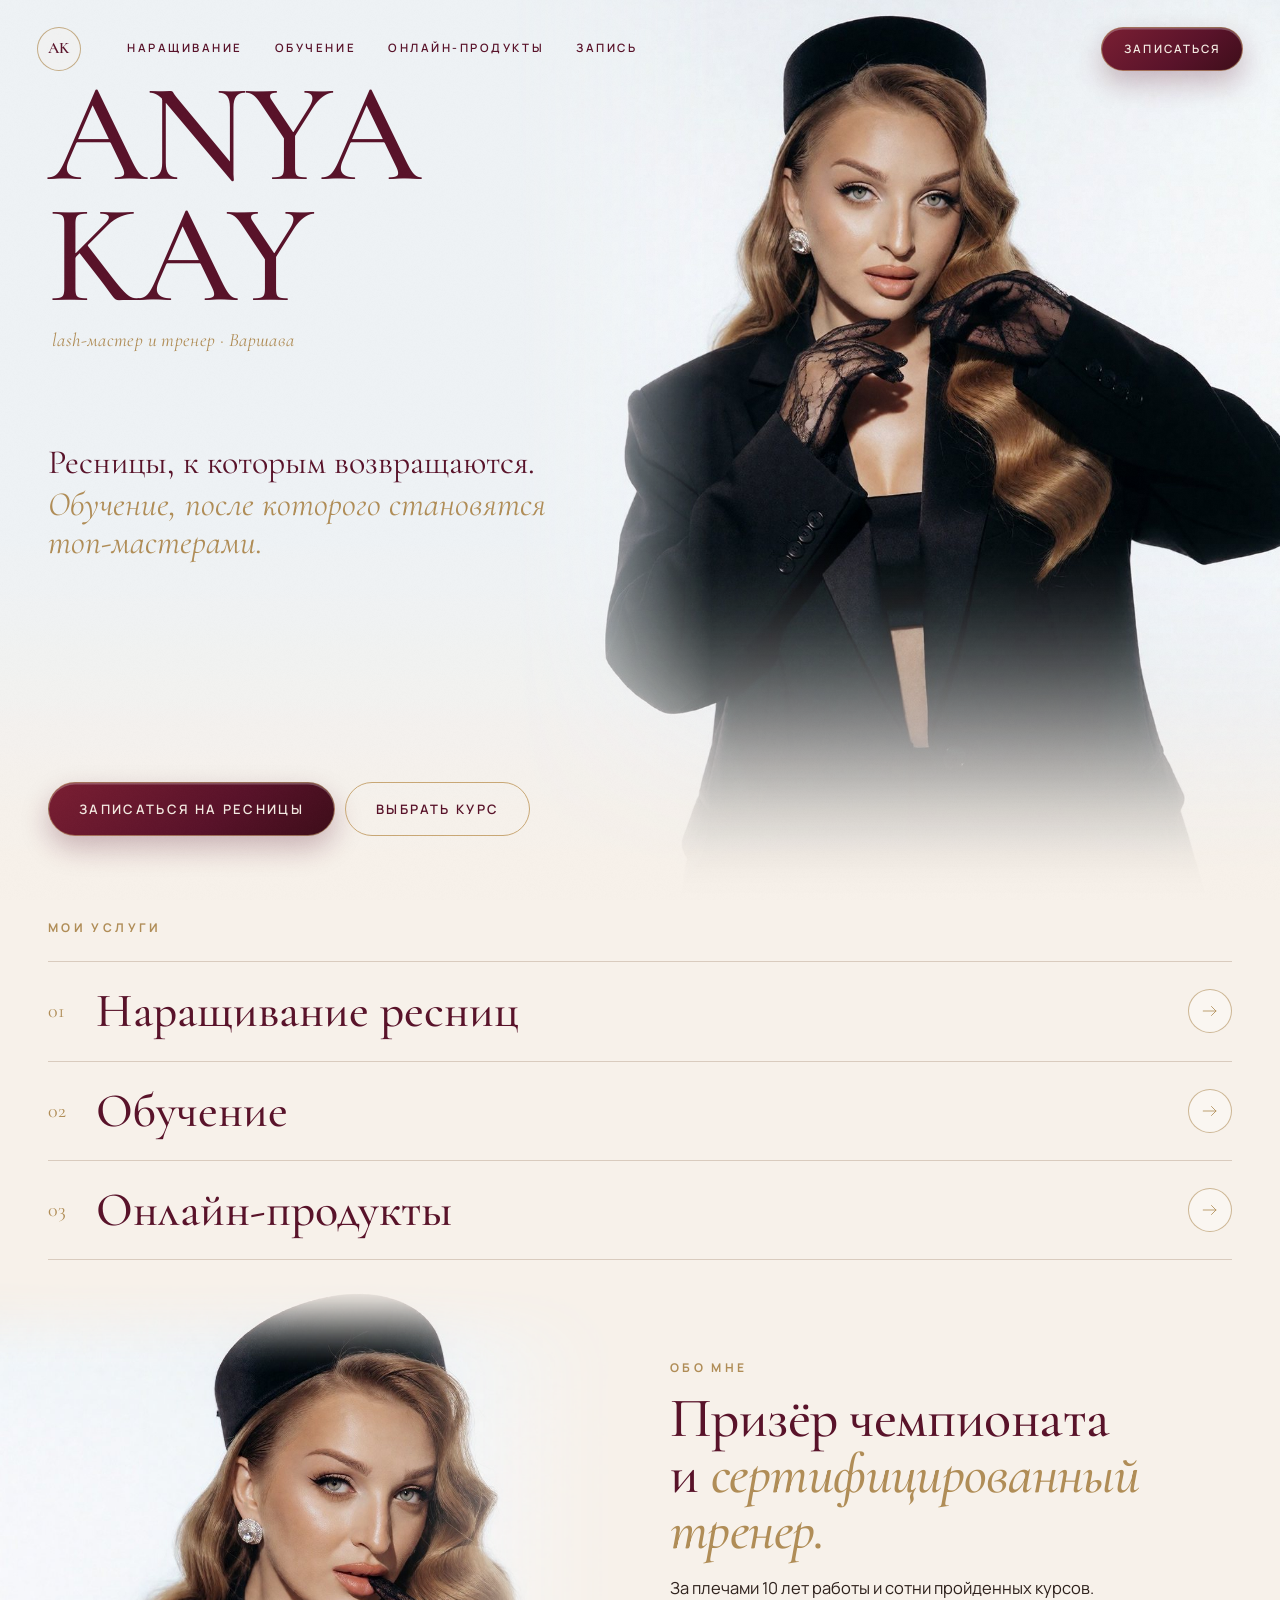
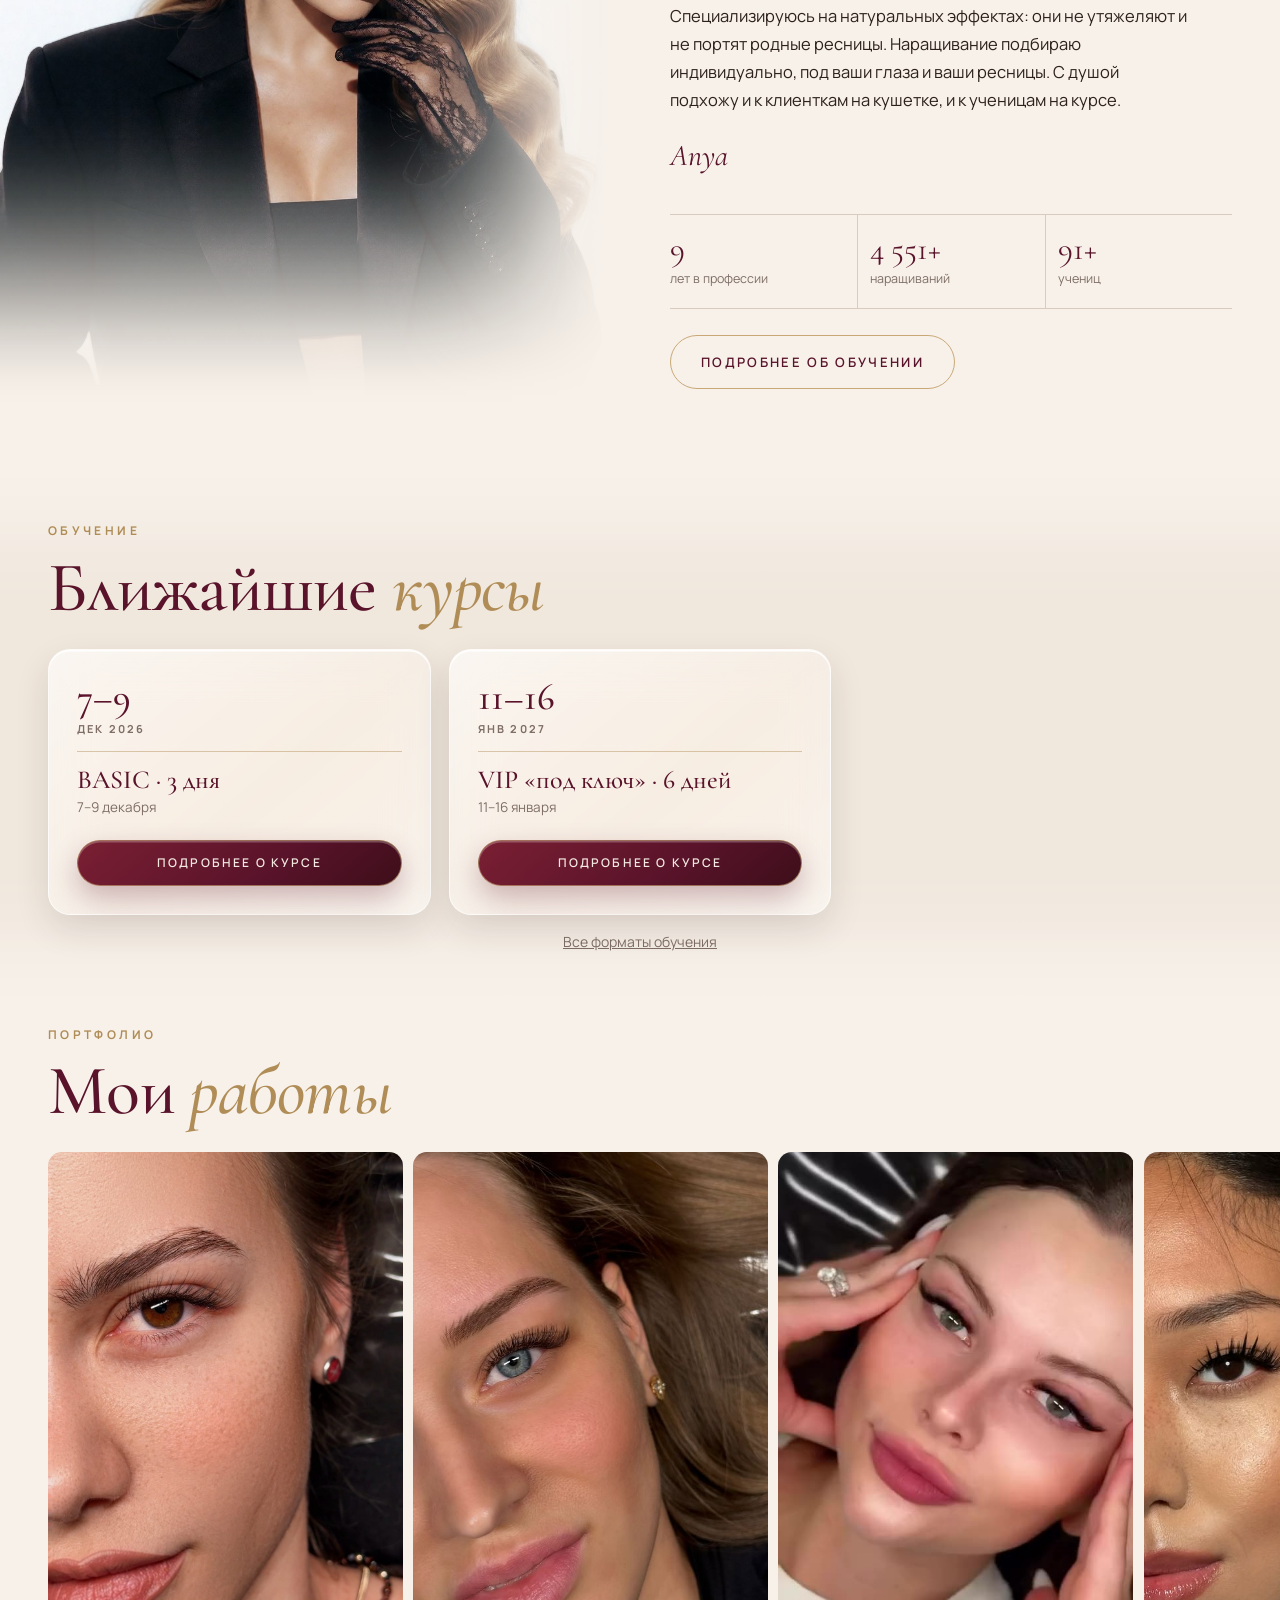
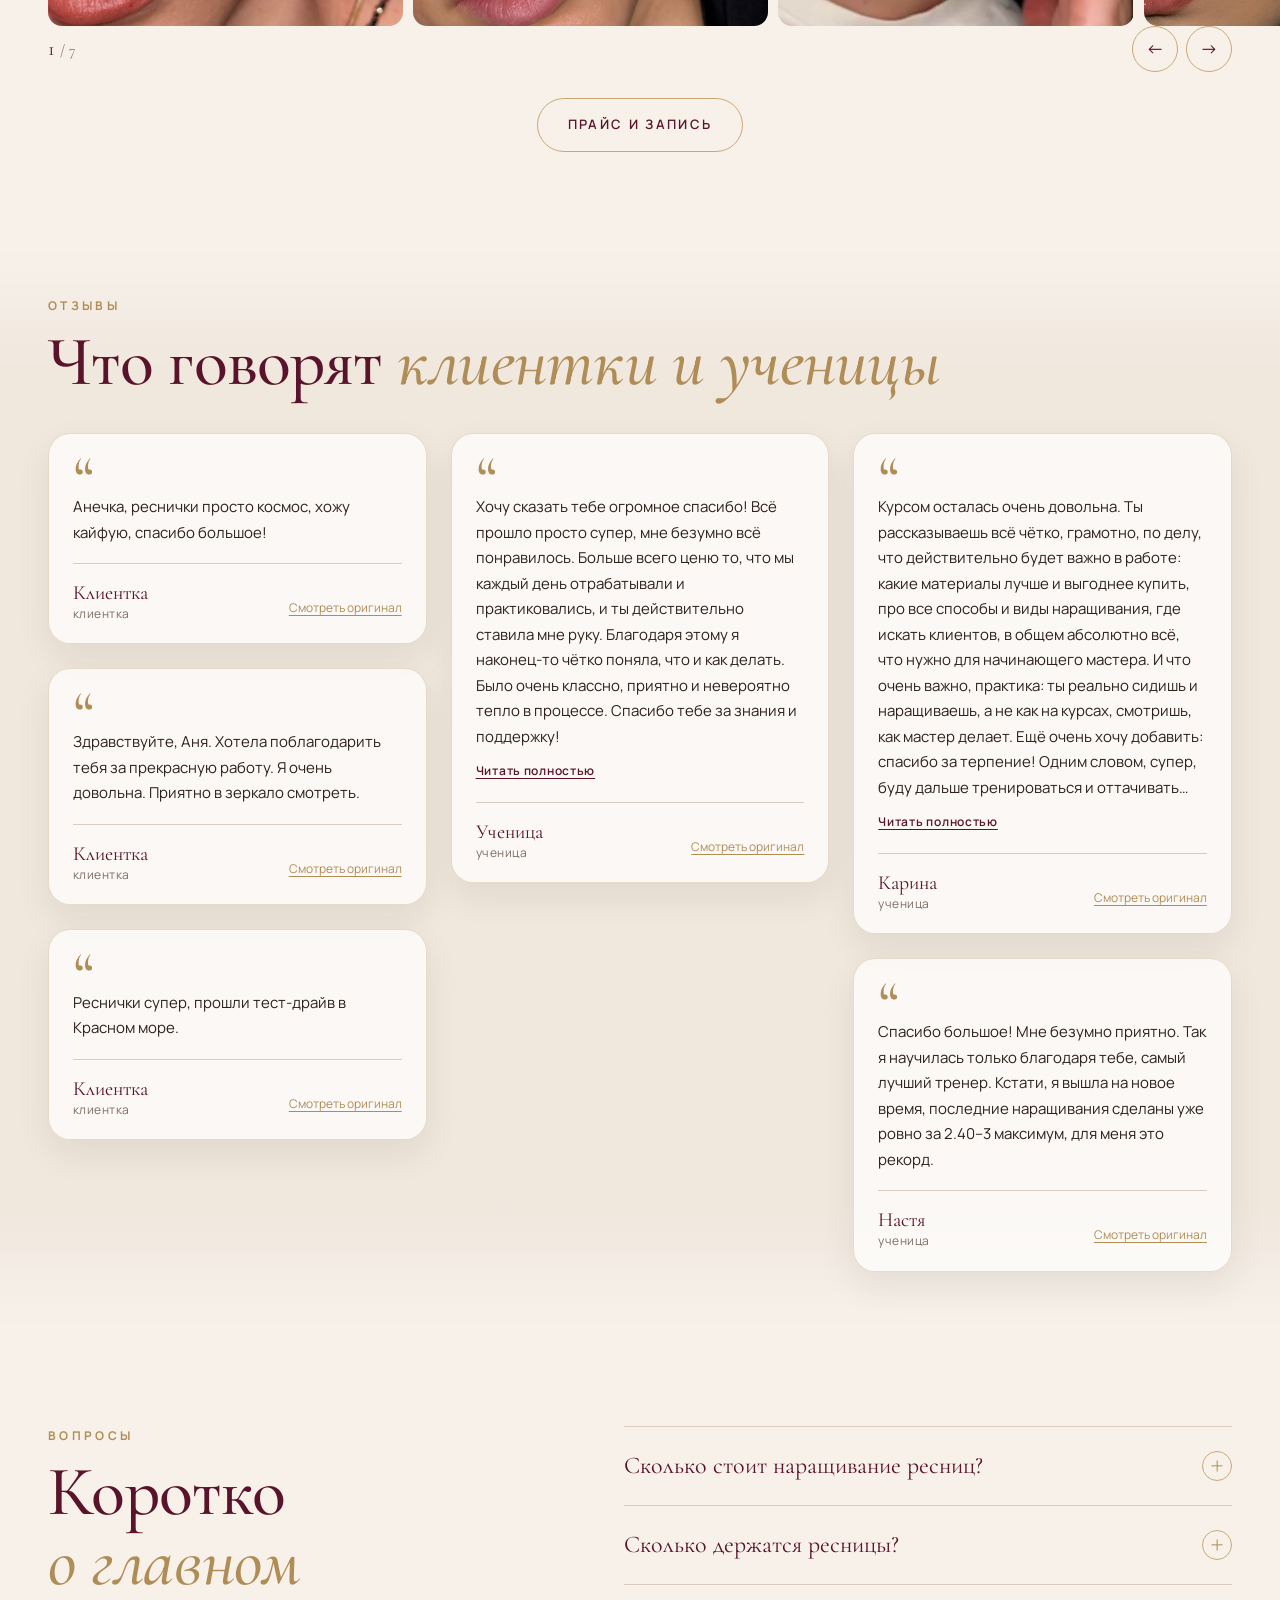
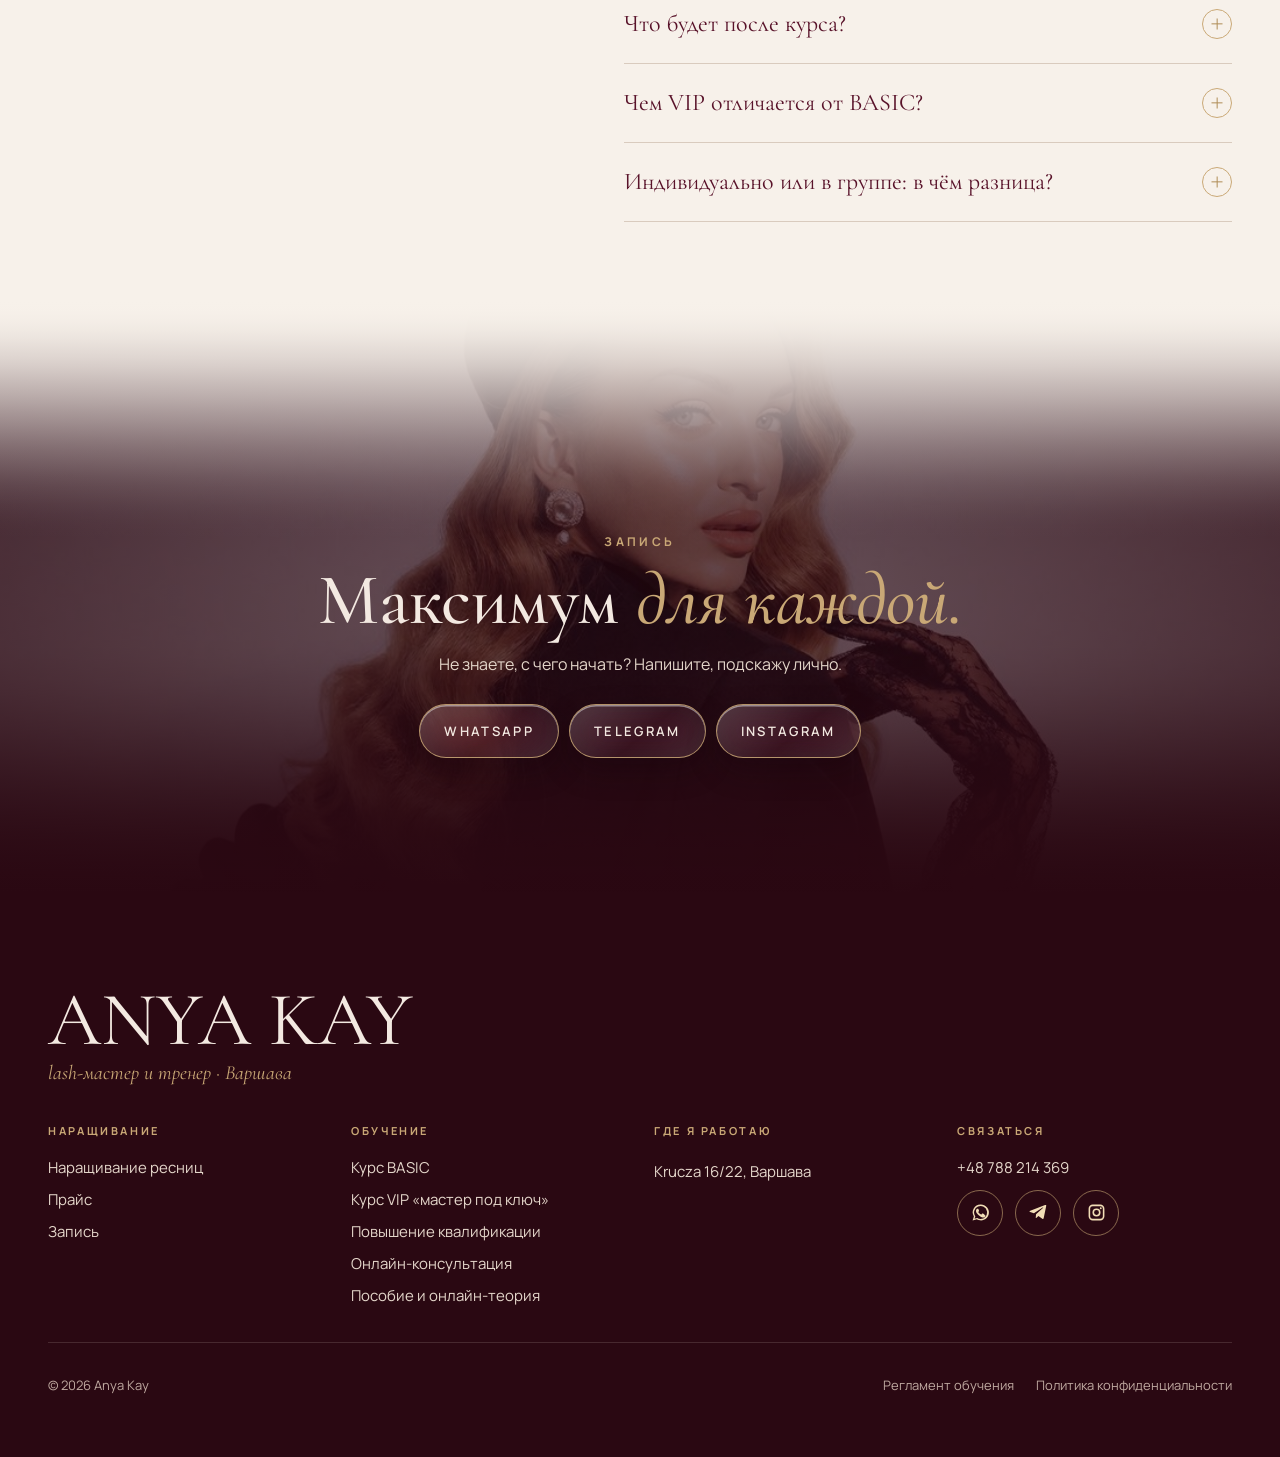
==== commit f98a85f5: "Круг 4: цены выше и в одну строку, эффекты курсов, «Мои услуги», заголовки короче, лицо на обложках," ====
--- a/index.html
+++ b/index.html
@@ -22,9 +22,9 @@
 <link rel="preconnect" href="https://fonts.googleapis.com">
 <link rel="preconnect" href="https://fonts.gstatic.com" crossorigin>
 <link href="https://fonts.googleapis.com/css2?family=Cormorant+Garamond:ital,wght@0,400;0,500;0,600;1,400;1,500&family=Manrope:wght@400;500;600;700&display=swap" rel="stylesheet">
-<link rel="stylesheet" href="/style.css?v=51">
+<link rel="stylesheet" href="/style.css?v=52">
 <link rel="preload" href="/img/hero.jpg" as="image">
-<script type="application/ld+json">{"@context": "https://schema.org", "@graph": [{"@type": "BeautySalon", "@id": "https://anyakay.pl/#business", "name": "Anya Kay", "url": "https://anyakay.pl/", "image": "https://anyakay.pl/img/hero.jpg", "logo": "https://anyakay.pl/img/avatar.jpg", "telephone": "+48788214369", "address": {"@type": "PostalAddress", "streetAddress": "Krucza 16/22", "addressLocality": "Warszawa", "addressCountry": "PL"}, "priceRange": "200–4500 zł", "description": "Наращивание ресниц и обучение lash-мастеров в Варшаве.", "sameAs": ["https://www.instagram.com/anya.key_/", "https://t.me/anyalashkey"], "areaServed": "Warszawa", "founder": {"@type": "Person", "name": "Anya Kay", "jobTitle": "Lash-мастер и преподаватель"}}, {"@type": "FAQPage", "mainEntity": [{"@type": "Question", "name": "Сколько стоит наращивание ресниц?", "acceptedAnswer": {"@type": "Answer", "text": "1D–4D — 200 zł\n5D — 230 zł\nИзгибы L / M — +20 zł\nСнятие ресниц другого мастера с последующим наращиванием — +30 zł\nКоррекция — на 20 zł меньше основной цены\n\nС 1 декабря 2026 цены на наращивание повышаются на 20 zł: 1D–4D будет 220 zł, 5D 250 zł. Запишитесь в ноябре по текущей цене."}}, {"@type": "Question", "name": "Сколько держатся ресницы?", "acceptedAnswer": {"@type": "Answer", "text": "Носка 3–5 недель. Техника рассчитана на комфортное и аккуратное отрастание."}}, {"@type": "Question", "name": "Что будет после курса?", "acceptedAnswer": {"@type": "Answer", "text": "Я всегда на связи. Не знаете, что нарастить конкретной клиентке, или что-то не получается в работе? Пишете мне, и я объясню, как сделать правильно. Вы не остаётесь одна: я рядом и поддержу даже в трудную минуту."}}, {"@type": "Question", "name": "Чем VIP отличается от BASIC?", "acceptedAnswer": {"@type": "Answer", "text": "VIP включает всё из BASIC и в два раза больше практики: 6 дней и 6 моделей вместо 3, отработку L- и M-изгибов, 2 трендовых эффекта на выбор, стартовый набор материалов и кубок VIP-мастера."}}, {"@type": "Question", "name": "Индивидуально или в группе: в чём разница?", "acceptedAnswer": {"@type": "Answer", "text": "Программа одна и та же. Индивидуально всё время только ваше, и темп подстраивается под вас. В мини-группе максимум 2 человека, поэтому внимания всё равно много, а цена ниже: BASIC 2000 zł вместо 3000 zł, VIP 3000 zł вместо 4500 zł с человека."}}]}]}</script>
+<script type="application/ld+json">{"@context": "https://schema.org", "@graph": [{"@type": "BeautySalon", "@id": "https://anyakay.pl/#business", "name": "Anya Kay", "url": "https://anyakay.pl/", "image": "https://anyakay.pl/img/hero.jpg", "logo": "https://anyakay.pl/img/avatar.jpg", "telephone": "+48788214369", "address": {"@type": "PostalAddress", "streetAddress": "Krucza 16/22", "addressLocality": "Warszawa", "addressCountry": "PL"}, "priceRange": "200–4500 zł", "description": "Наращивание ресниц и обучение lash-мастеров в Варшаве.", "sameAs": ["https://www.instagram.com/anya.key_/", "https://t.me/anyalashkey"], "areaServed": "Warszawa", "founder": {"@type": "Person", "name": "Anya Kay", "jobTitle": "Lash-мастер и преподаватель"}}, {"@type": "FAQPage", "mainEntity": [{"@type": "Question", "name": "Сколько стоит наращивание ресниц?", "acceptedAnswer": {"@type": "Answer", "text": "1D–4D — 200 zł\n5D — 230 zł\nИзгибы L / M — +20 zł\nСнятие ресниц другого мастера с последующим наращиванием — +30 zł\nКоррекция — на 20 zł меньше основной цены\n\nС 1 декабря 2026 цены на наращивание повышаются на 20 zł: 1D–4D будет 220 zł, 5D 250 zł. Запишитесь в ноябре по текущей цене."}}, {"@type": "Question", "name": "Сколько держатся ресницы?", "acceptedAnswer": {"@type": "Answer", "text": "Носка 3–5 недель. Техника рассчитана на комфортное и аккуратное отрастание."}}, {"@type": "Question", "name": "Что будет после курса?", "acceptedAnswer": {"@type": "Answer", "text": "Я всегда на связи. Не знаете, что нарастить конкретной клиентке, или что-то не получается в работе? Пишете мне, и я объясню, как сделать правильно. Вы не остаётесь одна: я рядом и поддержу даже в трудную минуту."}}, {"@type": "Question", "name": "Чем VIP отличается от BASIC?", "acceptedAnswer": {"@type": "Answer", "text": "VIP включает всё из BASIC и в два раза больше практики: 6 дней и 6 моделей вместо 3, отработку L- и M-изгибов, эффекты лисичка, кукла, белка и стрелки, мокрый эффект или Ким на выбор, стартовый набор материалов и кубок VIP-мастера."}}, {"@type": "Question", "name": "Индивидуально или в группе: в чём разница?", "acceptedAnswer": {"@type": "Answer", "text": "Программа одинаковая. Индивидуально вы учитесь одна, и всё внимание только вам. В группе вас двое, а цена ниже: BASIC 2000 zł вместо 3000 zł, VIP 3000 zł вместо 4500 zł с человека."}}]}]}</script>
 </head>
 <body>
 <header class="hdr g clear" data-clear>
@@ -48,6 +48,7 @@
 </section>
 
 <section class="sec dirs"><div class="wrap">
+  <div class="eyebrow">Мои услуги</div>
   <div class="rows">
     <a class="row reveal" href="/naraschivanie/"><span class="n">01</span><span class="t">Наращивание ресниц</span><span class="arr"><svg viewBox="0 0 24 24" aria-hidden="true"><path d="M3 12h17M14 6l6 6-6 6"/></svg></span></a>
     <a class="row reveal" href="/obuchenie/"><span class="n">02</span><span class="t">Обучение</span><span class="arr"><svg viewBox="0 0 24 24" aria-hidden="true"><path d="M3 12h17M14 6l6 6-6 6"/></svg></span></a>
@@ -81,8 +82,8 @@
 <div class="ops wrap n6"><figure class="op rv"><div class="q" aria-hidden="true">“</div><blockquote>Анечка, реснички просто космос, хожу кайфую, спасибо большое!</blockquote><figcaption><span><b>Клиентка</b><small>клиентка</small></span><button type="button" class="orig" data-shot="otzyv-klient-4.jpg" data-alt="Отзыв: Клиентка, оригинал">Смотреть оригинал</button></figcaption></figure><figure class="op rv"><div class="q" aria-hidden="true">“</div><blockquote>Здравствуйте, Аня. Хотела поблагодарить тебя за прекрасную работу. Я очень довольна. Приятно в зеркало смотреть.</blockquote><figcaption><span><b>Клиентка</b><small>клиентка</small></span><button type="button" class="orig" data-shot="otzyv-klient-3.jpg" data-alt="Отзыв: Клиентка, оригинал">Смотреть оригинал</button></figcaption></figure><figure class="op rv"><div class="q" aria-hidden="true">“</div><blockquote>Реснички супер, прошли тест-драйв в Красном море.</blockquote><figcaption><span><b>Клиентка</b><small>клиентка</small></span><button type="button" class="orig" data-shot="otzyv-klient-2.jpg" data-alt="Отзыв: Клиентка, оригинал">Смотреть оригинал</button></figcaption></figure><figure class="op rv long"><div class="q" aria-hidden="true">“</div><blockquote>Хочу сказать тебе огромное спасибо! Всё прошло просто супер, мне безумно всё понравилось. Больше всего ценю то, что мы каждый день отрабатывали и практиковались, и ты действительно ставила мне руку. Благодаря этому я наконец-то чётко поняла, что и как делать. Было очень классно, приятно и невероятно тепло в процессе. Спасибо тебе за знания и поддержку!</blockquote><button type="button" class="rmore" data-rmore>Читать полностью</button><figcaption><span><b>Ученица</b><small>ученица</small></span><button type="button" class="orig" data-shot="otzyv-uchenica-praktika.jpg" data-alt="Отзыв: Ученица, оригинал">Смотреть оригинал</button></figcaption></figure><figure class="op rv long"><div class="q" aria-hidden="true">“</div><blockquote>Курсом осталась очень довольна. Ты рассказываешь всё чётко, грамотно, по делу, что действительно будет важно в работе: какие материалы лучше и выгоднее купить, про все способы и виды наращивания, где искать клиентов, в общем абсолютно всё, что нужно для начинающего мастера. И что очень важно, практика: ты реально сидишь и наращиваешь, а не как на курсах, смотришь, как мастер делает. Ещё очень хочу добавить: спасибо за терпение! Одним словом, супер, буду дальше тренироваться и оттачивать приобретённые навыки.</blockquote><button type="button" class="rmore" data-rmore>Читать полностью</button><figcaption><span><b>Карина</b><small>ученица</small></span><button type="button" class="orig" data-shot="otzyv-karina.jpg" data-alt="Отзыв: Карина, оригинал">Смотреть оригинал</button></figcaption></figure><figure class="op rv"><div class="q" aria-hidden="true">“</div><blockquote>Спасибо большое! Мне безумно приятно. Так я научилась только благодаря тебе, самый лучший тренер. Кстати, я вышла на новое время, последние наращивания сделаны уже ровно за 2.40–3 максимум, для меня это рекорд.</blockquote><figcaption><span><b>Настя</b><small>ученица</small></span><button type="button" class="orig" data-shot="otzyv-nastya.jpg" data-alt="Отзыв: Настя, оригинал">Смотреть оригинал</button></figcaption></figure></div>
 </section>
 <section class="sec"><div class="wrap split">
-  <div class="reveal"><div class="eyebrow">Вопросы</div><h2 class="h2">Коротко <em>о главном</em></h2></div>
-  <div class="faq"><details class="reveal"><summary>Сколько стоит наращивание ресниц?<i></i></summary><p>1D–4D — 200 zł<br>5D — 230 zł<br>Изгибы L / M — +20 zł<br>Снятие ресниц другого мастера с последующим наращиванием — +30 zł<br>Коррекция — на 20 zł меньше основной цены<br><br>С 1 декабря 2026 цены на наращивание повышаются на 20 zł: 1D–4D будет 220 zł, 5D 250 zł. Запишитесь в ноябре по текущей цене.</p></details><details class="reveal"><summary>Сколько держатся ресницы?<i></i></summary><p>Носка 3–5 недель. Техника рассчитана на комфортное и аккуратное отрастание.</p></details><details class="reveal"><summary>Что будет после курса?<i></i></summary><p>Я всегда на связи. Не знаете, что нарастить конкретной клиентке, или что-то не получается в работе? Пишете мне, и я объясню, как сделать правильно. Вы не остаётесь одна: я рядом и поддержу даже в трудную минуту.</p></details><details class="reveal"><summary>Чем VIP отличается от BASIC?<i></i></summary><p>VIP включает всё из BASIC и в два раза больше практики: 6 дней и 6 моделей вместо 3, отработку L- и M-изгибов, 2 трендовых эффекта на выбор, стартовый набор материалов и кубок VIP-мастера.</p></details><details class="reveal"><summary>Индивидуально или в группе: в чём разница?<i></i></summary><p>Программа одна и та же. Индивидуально всё время только ваше, и темп подстраивается под вас. В мини-группе максимум 2 человека, поэтому внимания всё равно много, а цена ниже: BASIC 2000 zł вместо 3000 zł, VIP 3000 zł вместо 4500 zł с человека.</p></details></div>
+  <div class="reveal"><div class="eyebrow">Вопросы</div><h2 class="h2 one">Коротко <em>о главном</em></h2></div>
+  <div class="faq"><details class="reveal"><summary>Сколько стоит наращивание ресниц?<i></i></summary><p>1D–4D — 200 zł<br>5D — 230 zł<br>Изгибы L / M — +20 zł<br>Снятие ресниц другого мастера с последующим наращиванием — +30 zł<br>Коррекция — на 20 zł меньше основной цены<br><br>С 1 декабря 2026 цены на наращивание повышаются на 20 zł: 1D–4D будет 220 zł, 5D 250 zł. Запишитесь в ноябре по текущей цене.</p></details><details class="reveal"><summary>Сколько держатся ресницы?<i></i></summary><p>Носка 3–5 недель. Техника рассчитана на комфортное и аккуратное отрастание.</p></details><details class="reveal"><summary>Что будет после курса?<i></i></summary><p>Я всегда на связи. Не знаете, что нарастить конкретной клиентке, или что-то не получается в работе? Пишете мне, и я объясню, как сделать правильно. Вы не остаётесь одна: я рядом и поддержу даже в трудную минуту.</p></details><details class="reveal"><summary>Чем VIP отличается от BASIC?<i></i></summary><p>VIP включает всё из BASIC и в два раза больше практики: 6 дней и 6 моделей вместо 3, отработку L- и M-изгибов, эффекты лисичка, кукла, белка и стрелки, мокрый эффект или Ким на выбор, стартовый набор материалов и кубок VIP-мастера.</p></details><details class="reveal"><summary>Индивидуально или в группе: в чём разница?<i></i></summary><p>Программа одинаковая. Индивидуально вы учитесь одна, и всё внимание только вам. В группе вас двое, а цена ниже: BASIC 2000 zł вместо 3000 zł, VIP 3000 zł вместо 4500 zł с человека.</p></details></div>
 </div></section>
 <section class="band"><div class="ph" style="background-image:url('/img/anya-kay-vzglyad.jpg');background-position:50% 15%"></div><div class="in wrap reveal"><div class="eyebrow l">Запись</div><h2>Максимум <em>для каждой.</em></h2><p>Не знаете, с чего начать? Напишите, подскажу лично.</p><div class="bbtn"><a href="https://wa.me/48788214369" class="btn glass" target="_blank" rel="noopener">WhatsApp</a><a href="https://t.me/anyalashkey" class="btn glass" target="_blank" rel="noopener">Telegram</a><a href="https://www.instagram.com/anya.key_/" class="btn glass" target="_blank" rel="noopener">Instagram</a></div></div></section>
 </main>
@@ -105,6 +106,6 @@
   <form class="inp" id="chat-f"><input id="chat-i" placeholder="Или напишите свой вопрос…" autocomplete="off" aria-label="Ваш вопрос"><button aria-label="Отправить">↑</button></form>
 </div>
 <div class="lbx" id="lbx" role="dialog" aria-label="Фото"><button class="x" aria-label="Закрыть">×</button><button class="nv pv" aria-label="Назад">‹</button><div class="m"></div><button class="nv nx" aria-label="Дальше">›</button><div class="c"></div></div>
-<script src="/app.js?v=51" defer></script>
+<script src="/app.js?v=52" defer></script>
 </body>
 </html>
--- a/style.css
+++ b/style.css
@@ -779,3 +779,28 @@
 .rv .rmore{align-self:flex-start;margin-top:8px;padding:4px 0;background:none;border:0;font-size:12px;font-weight:600;letter-spacing:.06em;color:var(--wine);text-decoration:underline;text-underline-offset:3px;cursor:pointer}
 @media(min-width:1000px){.rv.long:not(.open) blockquote{-webkit-line-clamp:12}}
 @media(max-width:999px){.pcover.short .ph{height:50%}.pcover.short{min-height:680px}}
+
+/* круг 4 */
+.pcover h1 em{display:block}.pcover h1 .one em{display:inline}
+@media(max-width:999px){
+  .pcover h1{font-size:34px;line-height:1.05}
+  .pcover.face .ph{top:64px;height:calc(72% - 40px)}
+  .h2{font-size:36px}
+  .rows .row .t{font-size:30px}
+}
+@media(min-width:1000px){.pcover h1{font-size:64px}.pcover.face .ph{top:0}}
+.dirs .eyebrow{margin-bottom:6px}
+.dt .pr{display:flex;flex-direction:column;gap:2px}
+.dt .pr span{display:block}
+.course .fmt b{white-space:nowrap}
+.course .fmt b small.per{display:block;text-align:right;margin:2px 0 0}
+.phones{grid-template-columns:repeat(4,1fr);gap:8px}
+.phones img{aspect-ratio:auto;object-fit:contain;border:0;border-radius:0;box-shadow:none;filter:drop-shadow(0 14px 22px rgba(46,33,28,.22))}
+@media(max-width:999px){.phones{grid-template-columns:repeat(2,1fr);gap:14px;max-width:420px;margin-left:auto;margin-right:auto}}
+.prod [data-slider="teoriya"] .sl-t button{background:none}
+.prod [data-slider="teoriya"] .sl-t button img{object-fit:contain;filter:drop-shadow(0 12px 18px rgba(46,33,28,.2))}
+@media(max-width:999px){
+  .pcover.face{height:auto;min-height:0;max-height:none;padding-top:64px}
+  .pcover.face .ph{position:relative;inset:auto;top:auto;height:108vw;max-height:520px}
+  .pcover.face .in{position:relative;margin-top:-70px;padding-bottom:36px}
+}
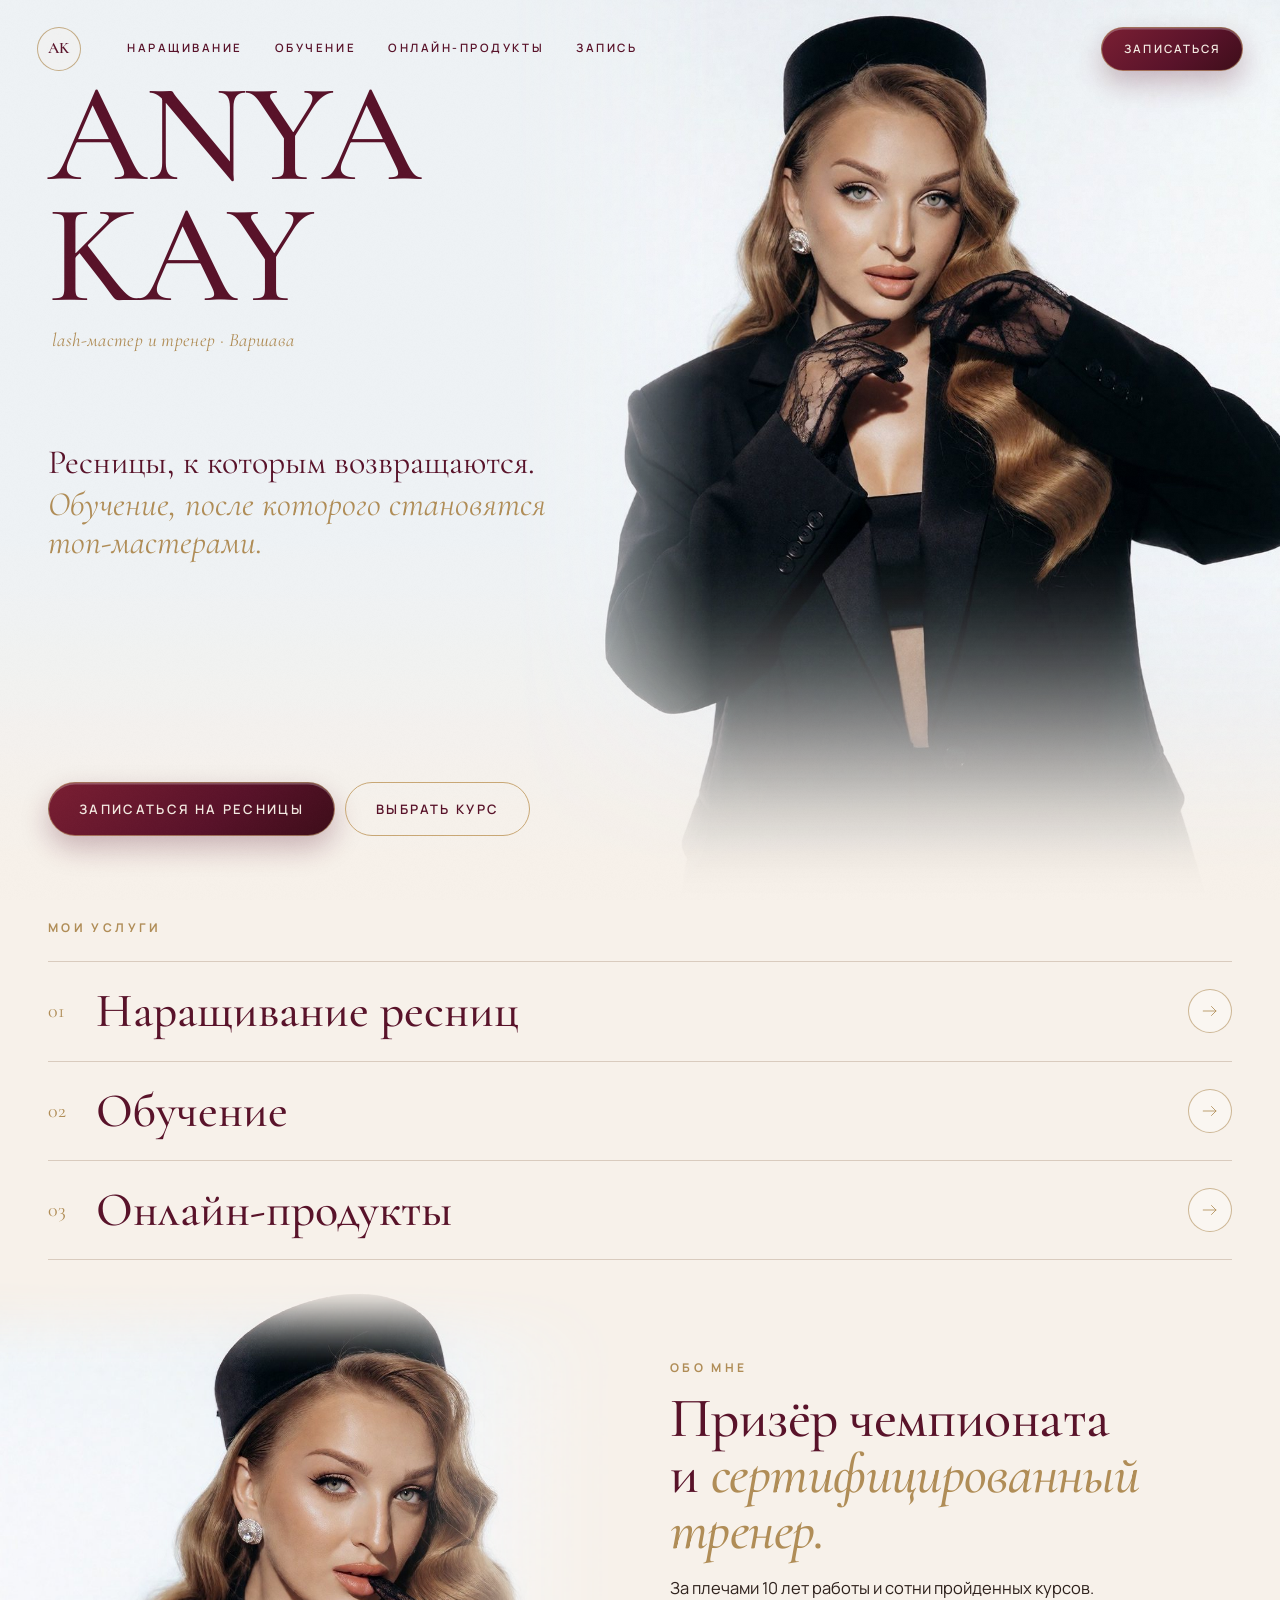
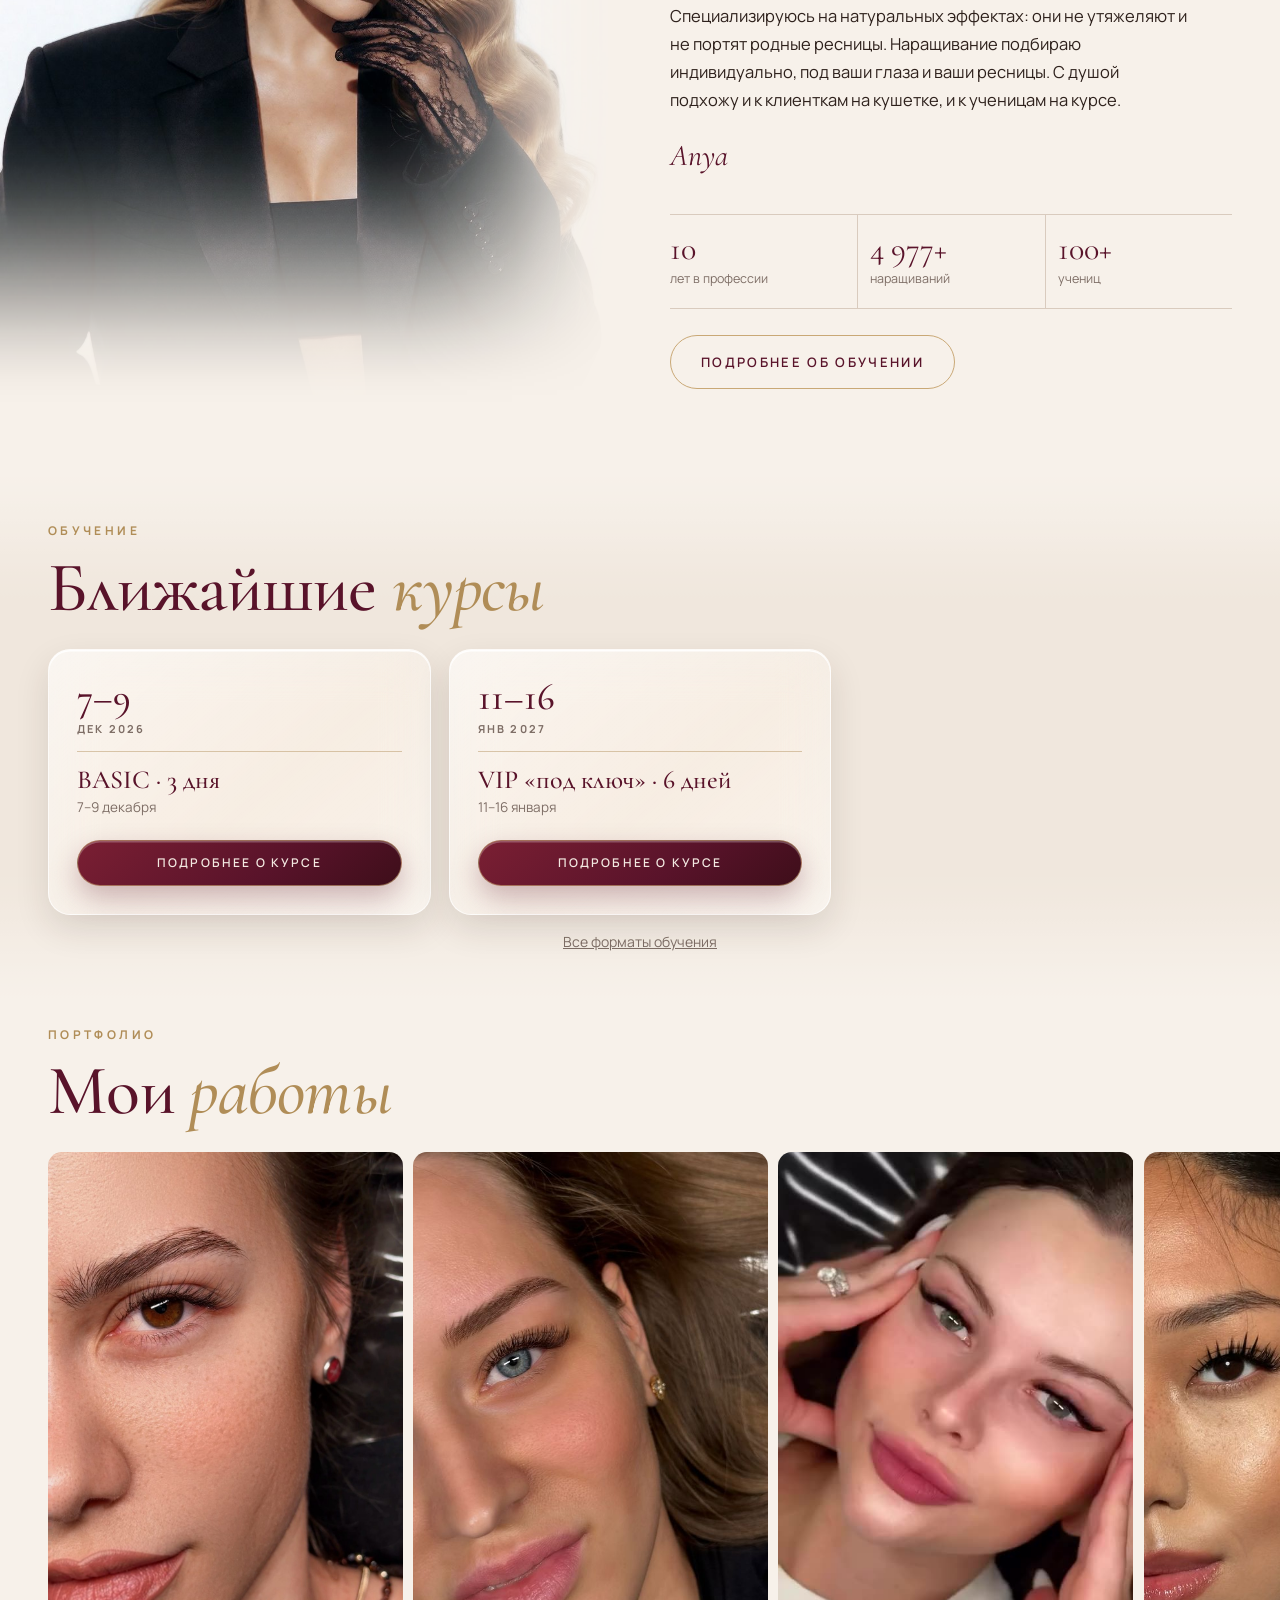
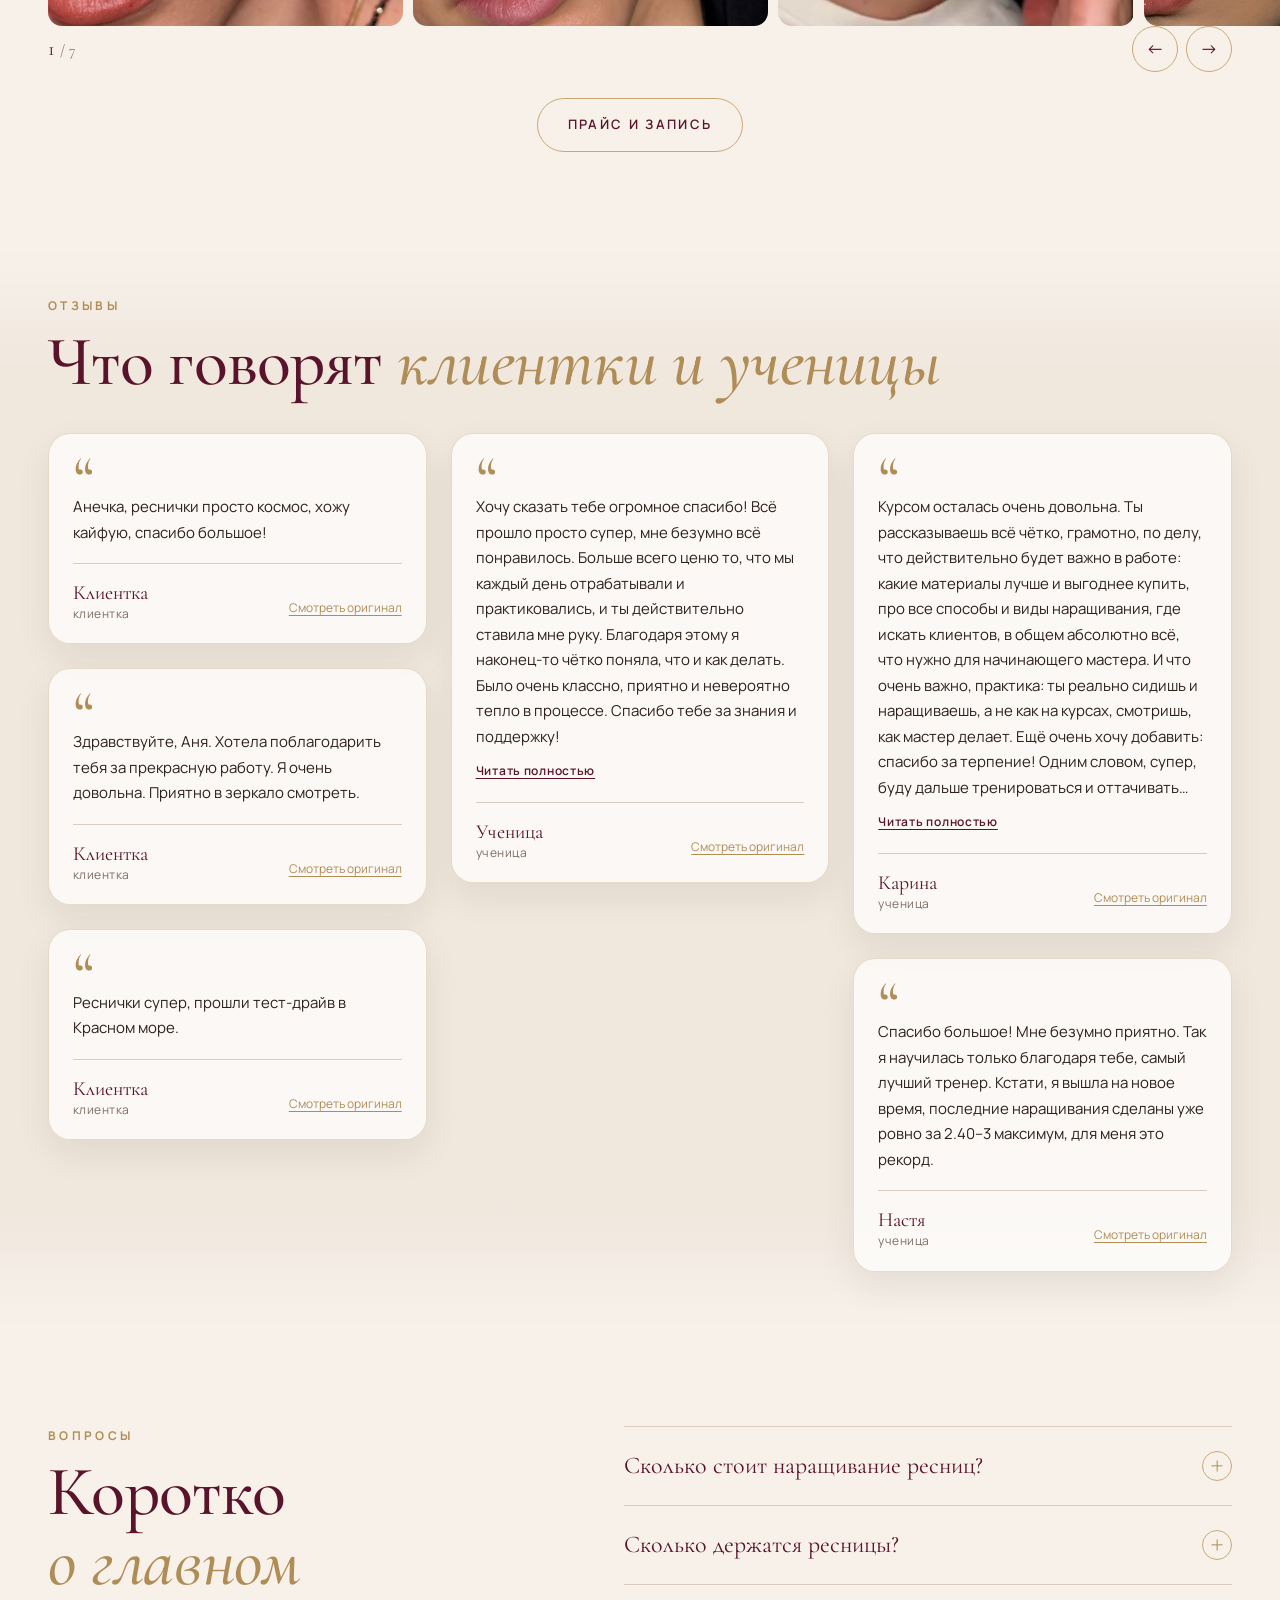
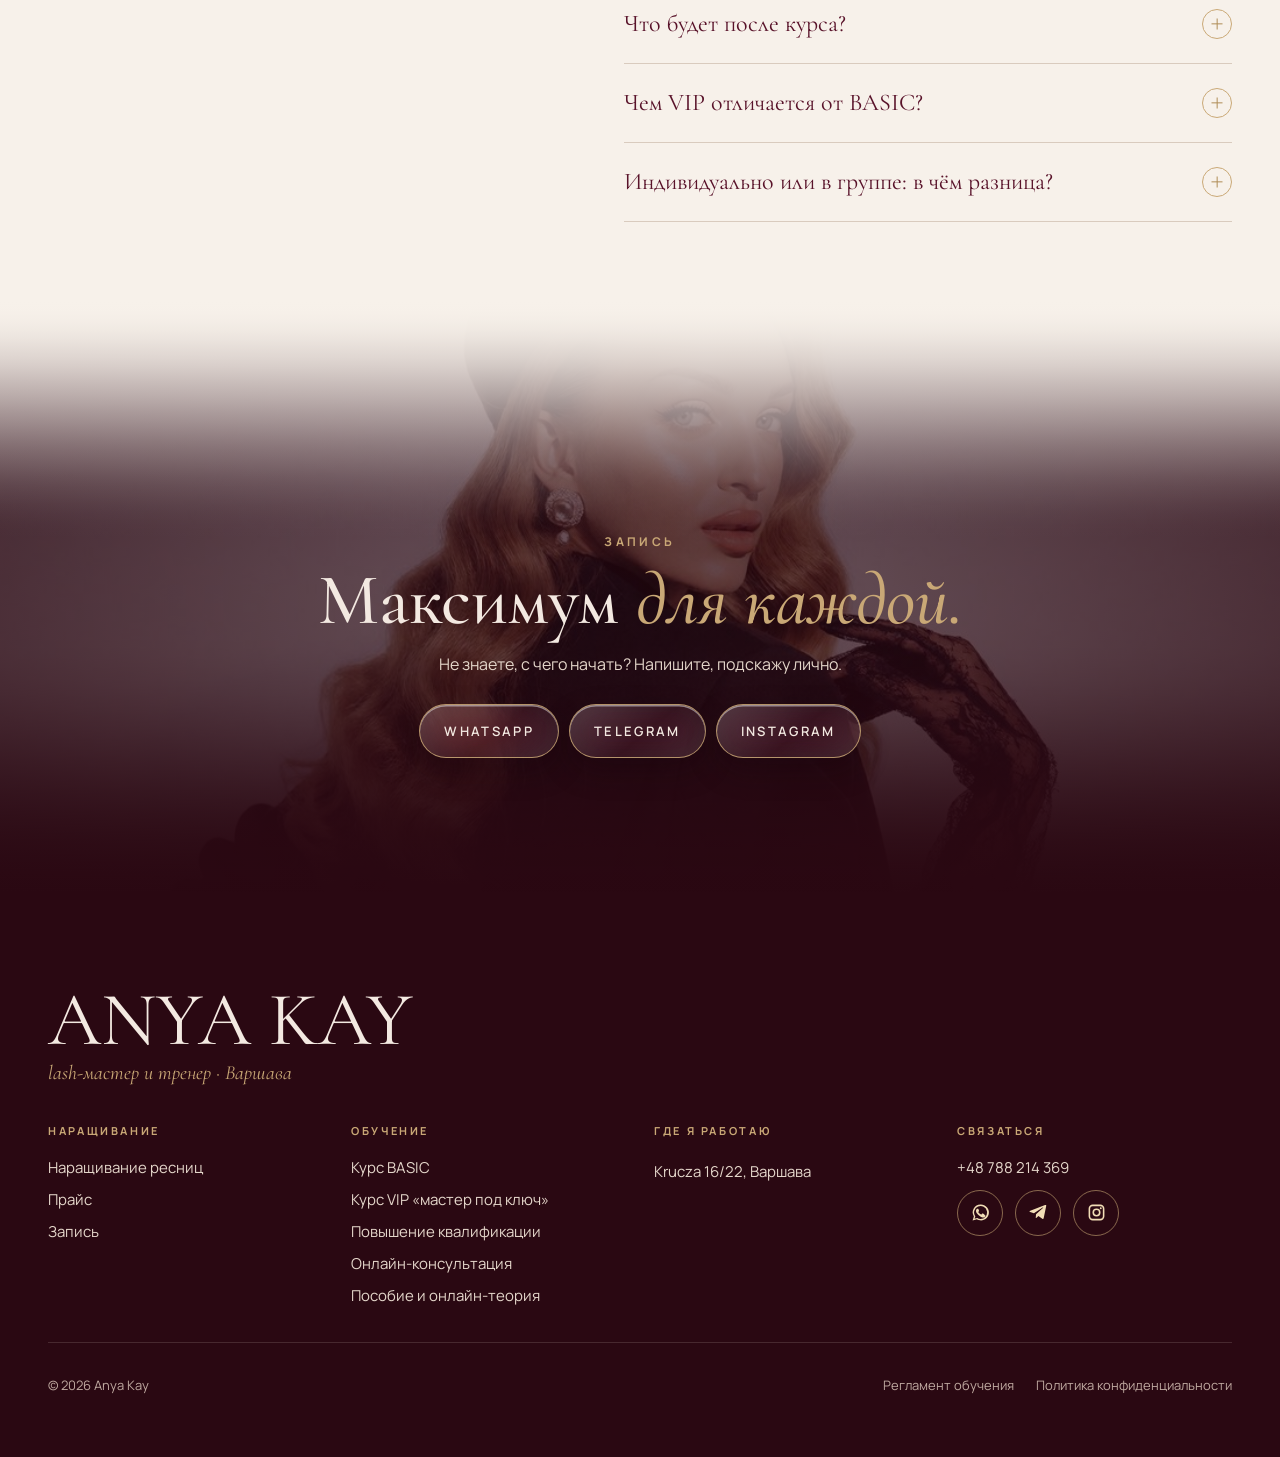
==== commit 1b8fc917: "Фото на обложках BASIC и VIP выше, запись в Telegram снова через бота Co-Authored-By: Claude Opus 5." ====
--- a/index.html
+++ b/index.html
@@ -22,9 +22,9 @@
 <link rel="preconnect" href="https://fonts.googleapis.com">
 <link rel="preconnect" href="https://fonts.gstatic.com" crossorigin>
 <link href="https://fonts.googleapis.com/css2?family=Cormorant+Garamond:ital,wght@0,400;0,500;0,600;1,400;1,500&family=Manrope:wght@400;500;600;700&display=swap" rel="stylesheet">
-<link rel="stylesheet" href="/style.css?v=52">
+<link rel="stylesheet" href="/style.css?v=53">
 <link rel="preload" href="/img/hero.jpg" as="image">
-<script type="application/ld+json">{"@context": "https://schema.org", "@graph": [{"@type": "BeautySalon", "@id": "https://anyakay.pl/#business", "name": "Anya Kay", "url": "https://anyakay.pl/", "image": "https://anyakay.pl/img/hero.jpg", "logo": "https://anyakay.pl/img/avatar.jpg", "telephone": "+48788214369", "address": {"@type": "PostalAddress", "streetAddress": "Krucza 16/22", "addressLocality": "Warszawa", "addressCountry": "PL"}, "priceRange": "200–4500 zł", "description": "Наращивание ресниц и обучение lash-мастеров в Варшаве.", "sameAs": ["https://www.instagram.com/anya.key_/", "https://t.me/anyalashkey"], "areaServed": "Warszawa", "founder": {"@type": "Person", "name": "Anya Kay", "jobTitle": "Lash-мастер и преподаватель"}}, {"@type": "FAQPage", "mainEntity": [{"@type": "Question", "name": "Сколько стоит наращивание ресниц?", "acceptedAnswer": {"@type": "Answer", "text": "1D–4D — 200 zł\n5D — 230 zł\nИзгибы L / M — +20 zł\nСнятие ресниц другого мастера с последующим наращиванием — +30 zł\nКоррекция — на 20 zł меньше основной цены\n\nС 1 декабря 2026 цены на наращивание повышаются на 20 zł: 1D–4D будет 220 zł, 5D 250 zł. Запишитесь в ноябре по текущей цене."}}, {"@type": "Question", "name": "Сколько держатся ресницы?", "acceptedAnswer": {"@type": "Answer", "text": "Носка 3–5 недель. Техника рассчитана на комфортное и аккуратное отрастание."}}, {"@type": "Question", "name": "Что будет после курса?", "acceptedAnswer": {"@type": "Answer", "text": "Я всегда на связи. Не знаете, что нарастить конкретной клиентке, или что-то не получается в работе? Пишете мне, и я объясню, как сделать правильно. Вы не остаётесь одна: я рядом и поддержу даже в трудную минуту."}}, {"@type": "Question", "name": "Чем VIP отличается от BASIC?", "acceptedAnswer": {"@type": "Answer", "text": "VIP включает всё из BASIC и в два раза больше практики: 6 дней и 6 моделей вместо 3, отработку L- и M-изгибов, эффекты лисичка, кукла, белка и стрелки, мокрый эффект или Ким на выбор, стартовый набор материалов и кубок VIP-мастера."}}, {"@type": "Question", "name": "Индивидуально или в группе: в чём разница?", "acceptedAnswer": {"@type": "Answer", "text": "Программа одинаковая. Индивидуально вы учитесь одна, и всё внимание только вам. В группе вас двое, а цена ниже: BASIC 2000 zł вместо 3000 zł, VIP 3000 zł вместо 4500 zł с человека."}}]}]}</script>
+<script type="application/ld+json">{"@context": "https://schema.org", "@graph": [{"@type": "BeautySalon", "@id": "https://anyakay.pl/#business", "name": "Anya Kay", "url": "https://anyakay.pl/", "image": "https://anyakay.pl/img/hero.jpg", "logo": "https://anyakay.pl/img/avatar.jpg", "telephone": "+48788214369", "address": {"@type": "PostalAddress", "streetAddress": "Krucza 16/22", "addressLocality": "Warszawa", "addressCountry": "PL"}, "priceRange": "200–4500 zł", "description": "Наращивание ресниц и обучение lash-мастеров в Варшаве.", "sameAs": ["https://www.instagram.com/anya.key_/", "https://t.me/AnyaKayClientBot"], "areaServed": "Warszawa", "founder": {"@type": "Person", "name": "Anya Kay", "jobTitle": "Lash-мастер и преподаватель"}}, {"@type": "FAQPage", "mainEntity": [{"@type": "Question", "name": "Сколько стоит наращивание ресниц?", "acceptedAnswer": {"@type": "Answer", "text": "1D–4D — 200 zł\n5D — 230 zł\nИзгибы L / M — +20 zł\nСнятие ресниц другого мастера с последующим наращиванием — +30 zł\nКоррекция — на 20 zł меньше основной цены\n\nС 1 декабря 2026 цены на наращивание повышаются на 20 zł: 1D–4D будет 220 zł, 5D 250 zł. Запишитесь в ноябре по текущей цене."}}, {"@type": "Question", "name": "Сколько держатся ресницы?", "acceptedAnswer": {"@type": "Answer", "text": "Носка 3–5 недель. Техника рассчитана на комфортное и аккуратное отрастание."}}, {"@type": "Question", "name": "Что будет после курса?", "acceptedAnswer": {"@type": "Answer", "text": "Я всегда на связи. Не знаете, что нарастить конкретной клиентке, или что-то не получается в работе? Пишете мне, и я объясню, как сделать правильно. Вы не остаётесь одна: я рядом и поддержу даже в трудную минуту."}}, {"@type": "Question", "name": "Чем VIP отличается от BASIC?", "acceptedAnswer": {"@type": "Answer", "text": "VIP включает всё из BASIC и в два раза больше практики: 6 дней и 6 моделей вместо 3, отработку L- и M-изгибов, эффекты лисичка, кукла, белка и стрелки, мокрый эффект или Ким на выбор, стартовый набор материалов и кубок VIP-мастера."}}, {"@type": "Question", "name": "Индивидуально или в группе: в чём разница?", "acceptedAnswer": {"@type": "Answer", "text": "Программа одинаковая. Индивидуально вы учитесь одна, и всё внимание только вам. В группе вас двое, а цена ниже: BASIC 2000 zł вместо 3000 zł, VIP 3000 zł вместо 4500 zł с человека."}}]}]}</script>
 </head>
 <body>
 <header class="hdr g clear" data-clear>
@@ -85,7 +85,7 @@
   <div class="reveal"><div class="eyebrow">Вопросы</div><h2 class="h2 one">Коротко <em>о главном</em></h2></div>
   <div class="faq"><details class="reveal"><summary>Сколько стоит наращивание ресниц?<i></i></summary><p>1D–4D — 200 zł<br>5D — 230 zł<br>Изгибы L / M — +20 zł<br>Снятие ресниц другого мастера с последующим наращиванием — +30 zł<br>Коррекция — на 20 zł меньше основной цены<br><br>С 1 декабря 2026 цены на наращивание повышаются на 20 zł: 1D–4D будет 220 zł, 5D 250 zł. Запишитесь в ноябре по текущей цене.</p></details><details class="reveal"><summary>Сколько держатся ресницы?<i></i></summary><p>Носка 3–5 недель. Техника рассчитана на комфортное и аккуратное отрастание.</p></details><details class="reveal"><summary>Что будет после курса?<i></i></summary><p>Я всегда на связи. Не знаете, что нарастить конкретной клиентке, или что-то не получается в работе? Пишете мне, и я объясню, как сделать правильно. Вы не остаётесь одна: я рядом и поддержу даже в трудную минуту.</p></details><details class="reveal"><summary>Чем VIP отличается от BASIC?<i></i></summary><p>VIP включает всё из BASIC и в два раза больше практики: 6 дней и 6 моделей вместо 3, отработку L- и M-изгибов, эффекты лисичка, кукла, белка и стрелки, мокрый эффект или Ким на выбор, стартовый набор материалов и кубок VIP-мастера.</p></details><details class="reveal"><summary>Индивидуально или в группе: в чём разница?<i></i></summary><p>Программа одинаковая. Индивидуально вы учитесь одна, и всё внимание только вам. В группе вас двое, а цена ниже: BASIC 2000 zł вместо 3000 zł, VIP 3000 zł вместо 4500 zł с человека.</p></details></div>
 </div></section>
-<section class="band"><div class="ph" style="background-image:url('/img/anya-kay-vzglyad.jpg');background-position:50% 15%"></div><div class="in wrap reveal"><div class="eyebrow l">Запись</div><h2>Максимум <em>для каждой.</em></h2><p>Не знаете, с чего начать? Напишите, подскажу лично.</p><div class="bbtn"><a href="https://wa.me/48788214369" class="btn glass" target="_blank" rel="noopener">WhatsApp</a><a href="https://t.me/anyalashkey" class="btn glass" target="_blank" rel="noopener">Telegram</a><a href="https://www.instagram.com/anya.key_/" class="btn glass" target="_blank" rel="noopener">Instagram</a></div></div></section>
+<section class="band"><div class="ph" style="background-image:url('/img/anya-kay-vzglyad.jpg');background-position:50% 15%"></div><div class="in wrap reveal"><div class="eyebrow l">Запись</div><h2>Максимум <em>для каждой.</em></h2><p>Не знаете, с чего начать? Напишите, подскажу лично.</p><div class="bbtn"><a href="https://wa.me/48788214369" class="btn glass" target="_blank" rel="noopener">WhatsApp</a><a href="https://t.me/AnyaKayClientBot" class="btn glass" target="_blank" rel="noopener">Telegram</a><a href="https://www.instagram.com/anya.key_/" class="btn glass" target="_blank" rel="noopener">Instagram</a></div></div></section>
 </main>
 <footer class="ftr"><div class="wrap">
   <div class="top"><div class="brand">ANYA KAY<small>lash-мастер и тренер · Варшава</small></div></div>
@@ -94,7 +94,7 @@
     <div><h4>Обучение</h4><a href="/basic-lash-course/">Курс BASIC</a><a href="/vip-lash-course/">Курс VIP «мастер под ключ»</a><a href="/povyshenie-kvalifikacii/">Повышение квалификации</a><a href="/konsultaciya/">Онлайн-консультация</a><a href="/materialy/">Пособие и онлайн-теория</a></div>
     <div><h4>Где я работаю</h4><p><a href="https://www.google.com/maps/search/?api=1&query=Krucza+16%2F22+Warszawa" target="_blank" rel="noopener">Krucza 16/22, Варшава</a></p></div>
     <div><h4>Связаться</h4><a href="https://wa.me/48788214369" target="_blank" rel="noopener">+48 788 214 369</a>
-      <div class="soc"><a href="https://wa.me/48788214369" target="_blank" rel="noopener" aria-label="WhatsApp"><svg viewBox="0 0 24 24" aria-hidden="true"><path d="M12 2a9.8 9.8 0 0 0-8.4 14.9L2 22l5.2-1.6A10 10 0 1 0 12 2Zm0 18.2a8.1 8.1 0 0 1-4.1-1.1l-.3-.2-3.1 1 1-3-.2-.3a8.2 8.2 0 1 1 6.7 3.6Zm4.5-6.1c-.2-.1-1.5-.7-1.8-.8-.2-.1-.4-.1-.6.1l-.8 1c-.1.2-.3.2-.6.1a6.7 6.7 0 0 1-2-1.2 7.6 7.6 0 0 1-1.4-1.7c-.1-.3 0-.4.1-.5l.4-.5.3-.5c.1-.2 0-.4 0-.5l-.8-1.9c-.2-.5-.5-.5-.7-.5H8c-.2 0-.5.1-.7.3-.3.3-1 1-1 2.5s1 2.9 1.2 3.1c.1.2 2.1 3.2 5.2 4.5.7.3 1.3.5 1.7.6.7.2 1.4.2 1.9.1.6-.1 1.5-.6 1.7-1.2.2-.6.2-1.1.2-1.2-.1-.1-.2-.2-.5-.3Z"/></svg></a><a href="https://t.me/anyalashkey" target="_blank" rel="noopener" aria-label="Telegram"><svg viewBox="0 0 24 24" aria-hidden="true"><path d="M21.8 3.4 18.6 19c-.2 1.1-.9 1.4-1.8.9l-4.9-3.6-2.4 2.3c-.3.3-.5.5-1 .5l.4-5 9-8.1c.4-.4-.1-.6-.6-.2L6.2 12.8 1.4 11.3c-1-.3-1-1 .2-1.5L20.3 2.6c.9-.3 1.7.2 1.5.8Z"/></svg></a><a href="https://www.instagram.com/anya.key_/" target="_blank" rel="noopener" aria-label="Instagram"><svg viewBox="0 0 24 24" aria-hidden="true"><path d="M7.3 2h9.4A5.3 5.3 0 0 1 22 7.3v9.4a5.3 5.3 0 0 1-5.3 5.3H7.3A5.3 5.3 0 0 1 2 16.7V7.3A5.3 5.3 0 0 1 7.3 2Zm-.2 2A3.1 3.1 0 0 0 4 7.1v9.8A3.1 3.1 0 0 0 7.1 20h9.8a3.1 3.1 0 0 0 3.1-3.1V7.1A3.1 3.1 0 0 0 16.9 4H7.1Zm10.3 1.5a1.2 1.2 0 1 1 0 2.4 1.2 1.2 0 0 1 0-2.4ZM12 6.9a5.1 5.1 0 1 1 0 10.2 5.1 5.1 0 0 1 0-10.2Zm0 2a3.1 3.1 0 1 0 0 6.2 3.1 3.1 0 0 0 0-6.2Z"/></svg></a></div></div>
+      <div class="soc"><a href="https://wa.me/48788214369" target="_blank" rel="noopener" aria-label="WhatsApp"><svg viewBox="0 0 24 24" aria-hidden="true"><path d="M12 2a9.8 9.8 0 0 0-8.4 14.9L2 22l5.2-1.6A10 10 0 1 0 12 2Zm0 18.2a8.1 8.1 0 0 1-4.1-1.1l-.3-.2-3.1 1 1-3-.2-.3a8.2 8.2 0 1 1 6.7 3.6Zm4.5-6.1c-.2-.1-1.5-.7-1.8-.8-.2-.1-.4-.1-.6.1l-.8 1c-.1.2-.3.2-.6.1a6.7 6.7 0 0 1-2-1.2 7.6 7.6 0 0 1-1.4-1.7c-.1-.3 0-.4.1-.5l.4-.5.3-.5c.1-.2 0-.4 0-.5l-.8-1.9c-.2-.5-.5-.5-.7-.5H8c-.2 0-.5.1-.7.3-.3.3-1 1-1 2.5s1 2.9 1.2 3.1c.1.2 2.1 3.2 5.2 4.5.7.3 1.3.5 1.7.6.7.2 1.4.2 1.9.1.6-.1 1.5-.6 1.7-1.2.2-.6.2-1.1.2-1.2-.1-.1-.2-.2-.5-.3Z"/></svg></a><a href="https://t.me/AnyaKayClientBot" target="_blank" rel="noopener" aria-label="Telegram"><svg viewBox="0 0 24 24" aria-hidden="true"><path d="M21.8 3.4 18.6 19c-.2 1.1-.9 1.4-1.8.9l-4.9-3.6-2.4 2.3c-.3.3-.5.5-1 .5l.4-5 9-8.1c.4-.4-.1-.6-.6-.2L6.2 12.8 1.4 11.3c-1-.3-1-1 .2-1.5L20.3 2.6c.9-.3 1.7.2 1.5.8Z"/></svg></a><a href="https://www.instagram.com/anya.key_/" target="_blank" rel="noopener" aria-label="Instagram"><svg viewBox="0 0 24 24" aria-hidden="true"><path d="M7.3 2h9.4A5.3 5.3 0 0 1 22 7.3v9.4a5.3 5.3 0 0 1-5.3 5.3H7.3A5.3 5.3 0 0 1 2 16.7V7.3A5.3 5.3 0 0 1 7.3 2Zm-.2 2A3.1 3.1 0 0 0 4 7.1v9.8A3.1 3.1 0 0 0 7.1 20h9.8a3.1 3.1 0 0 0 3.1-3.1V7.1A3.1 3.1 0 0 0 16.9 4H7.1Zm10.3 1.5a1.2 1.2 0 1 1 0 2.4 1.2 1.2 0 0 1 0-2.4ZM12 6.9a5.1 5.1 0 1 1 0 10.2 5.1 5.1 0 0 1 0-10.2Zm0 2a3.1 3.1 0 1 0 0 6.2 3.1 3.1 0 0 0 0-6.2Z"/></svg></a></div></div>
   </div>
   <div class="fb"><span>© 2026 Anya Kay</span><span class="lg"><a href="/reglament-obucheniya/">Регламент обучения</a><a href="/politika-konfidencialnosti/">Политика конфиденциальности</a></span></div>
 </div></footer>
@@ -106,6 +106,6 @@
   <form class="inp" id="chat-f"><input id="chat-i" placeholder="Или напишите свой вопрос…" autocomplete="off" aria-label="Ваш вопрос"><button aria-label="Отправить">↑</button></form>
 </div>
 <div class="lbx" id="lbx" role="dialog" aria-label="Фото"><button class="x" aria-label="Закрыть">×</button><button class="nv pv" aria-label="Назад">‹</button><div class="m"></div><button class="nv nx" aria-label="Дальше">›</button><div class="c"></div></div>
-<script src="/app.js?v=52" defer></script>
+<script src="/app.js?v=53" defer></script>
 </body>
 </html>
--- a/style.css
+++ b/style.css
@@ -804,3 +804,4 @@
   .pcover.face .ph{position:relative;inset:auto;top:auto;height:108vw;max-height:520px}
   .pcover.face .in{position:relative;margin-top:-70px;padding-bottom:36px}
 }
+@media(min-width:1000px){.pcover.face .ph{background-position-y:0 !important}}
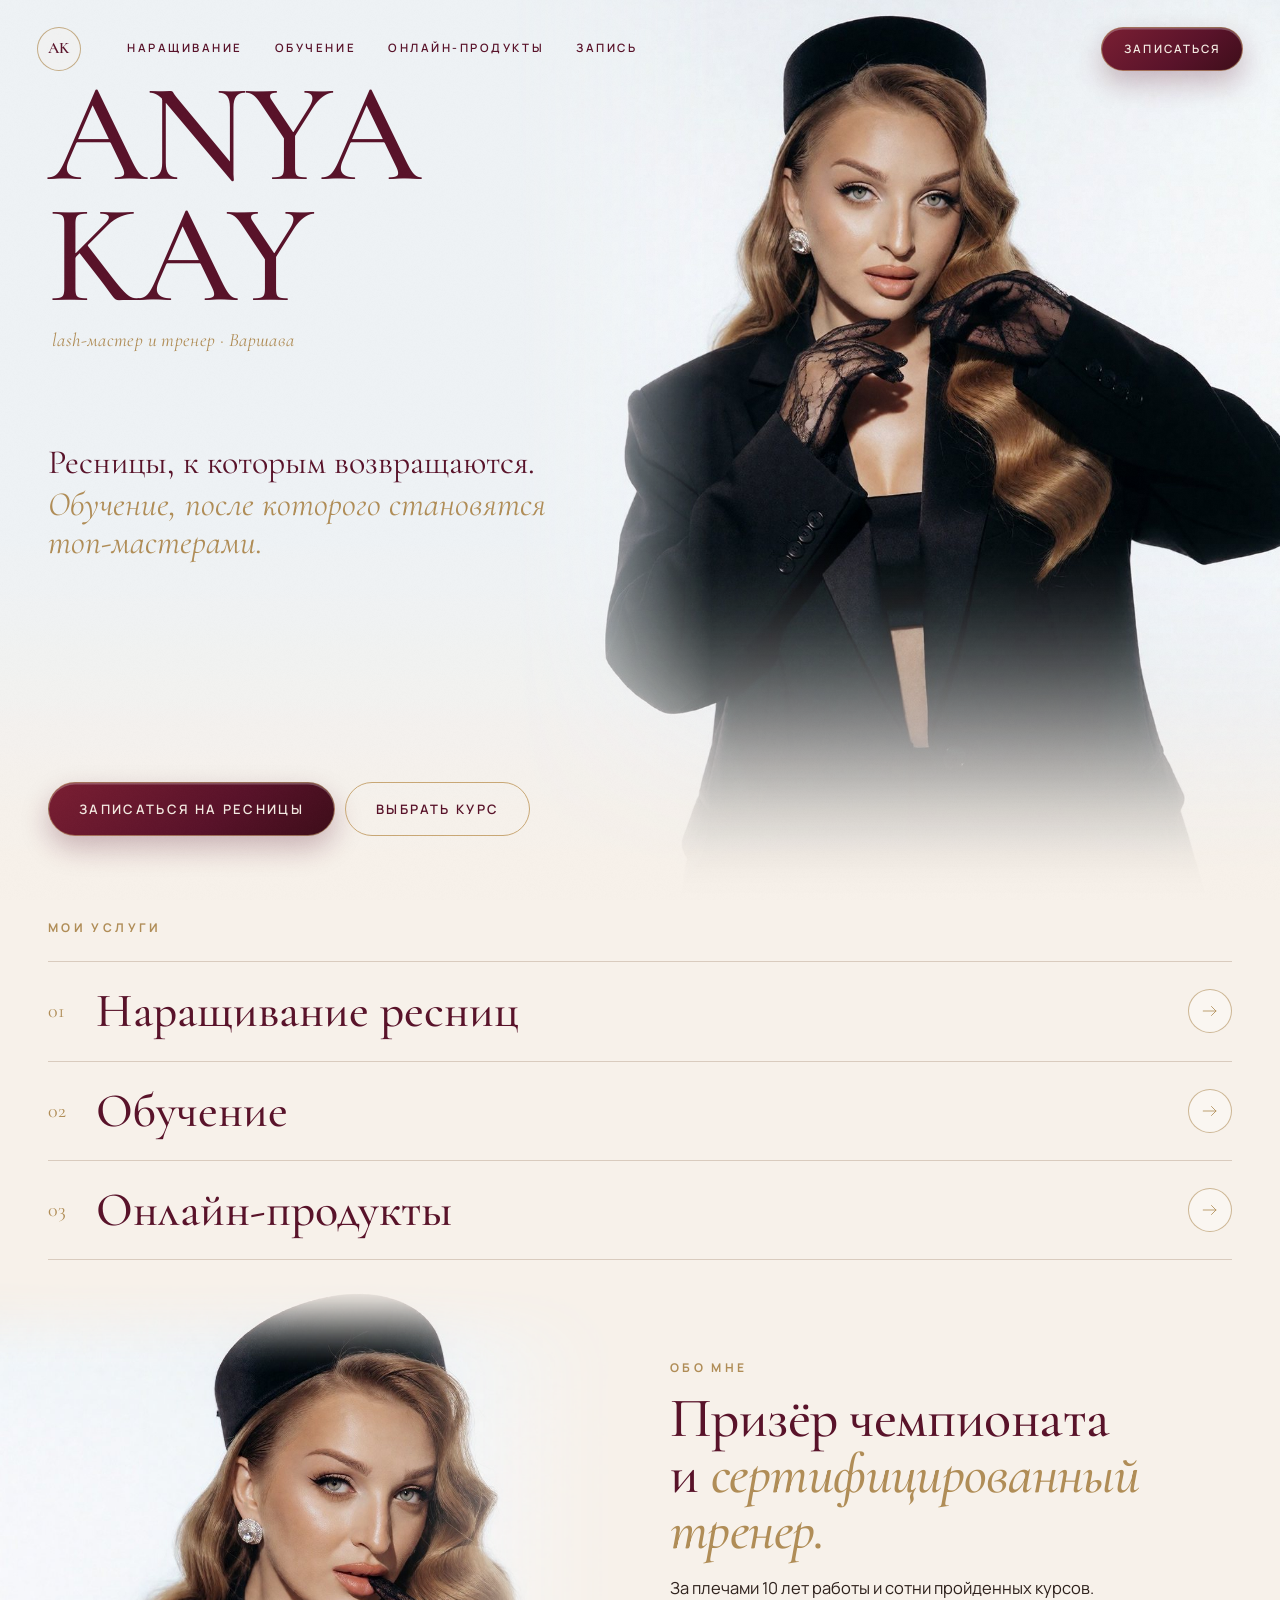
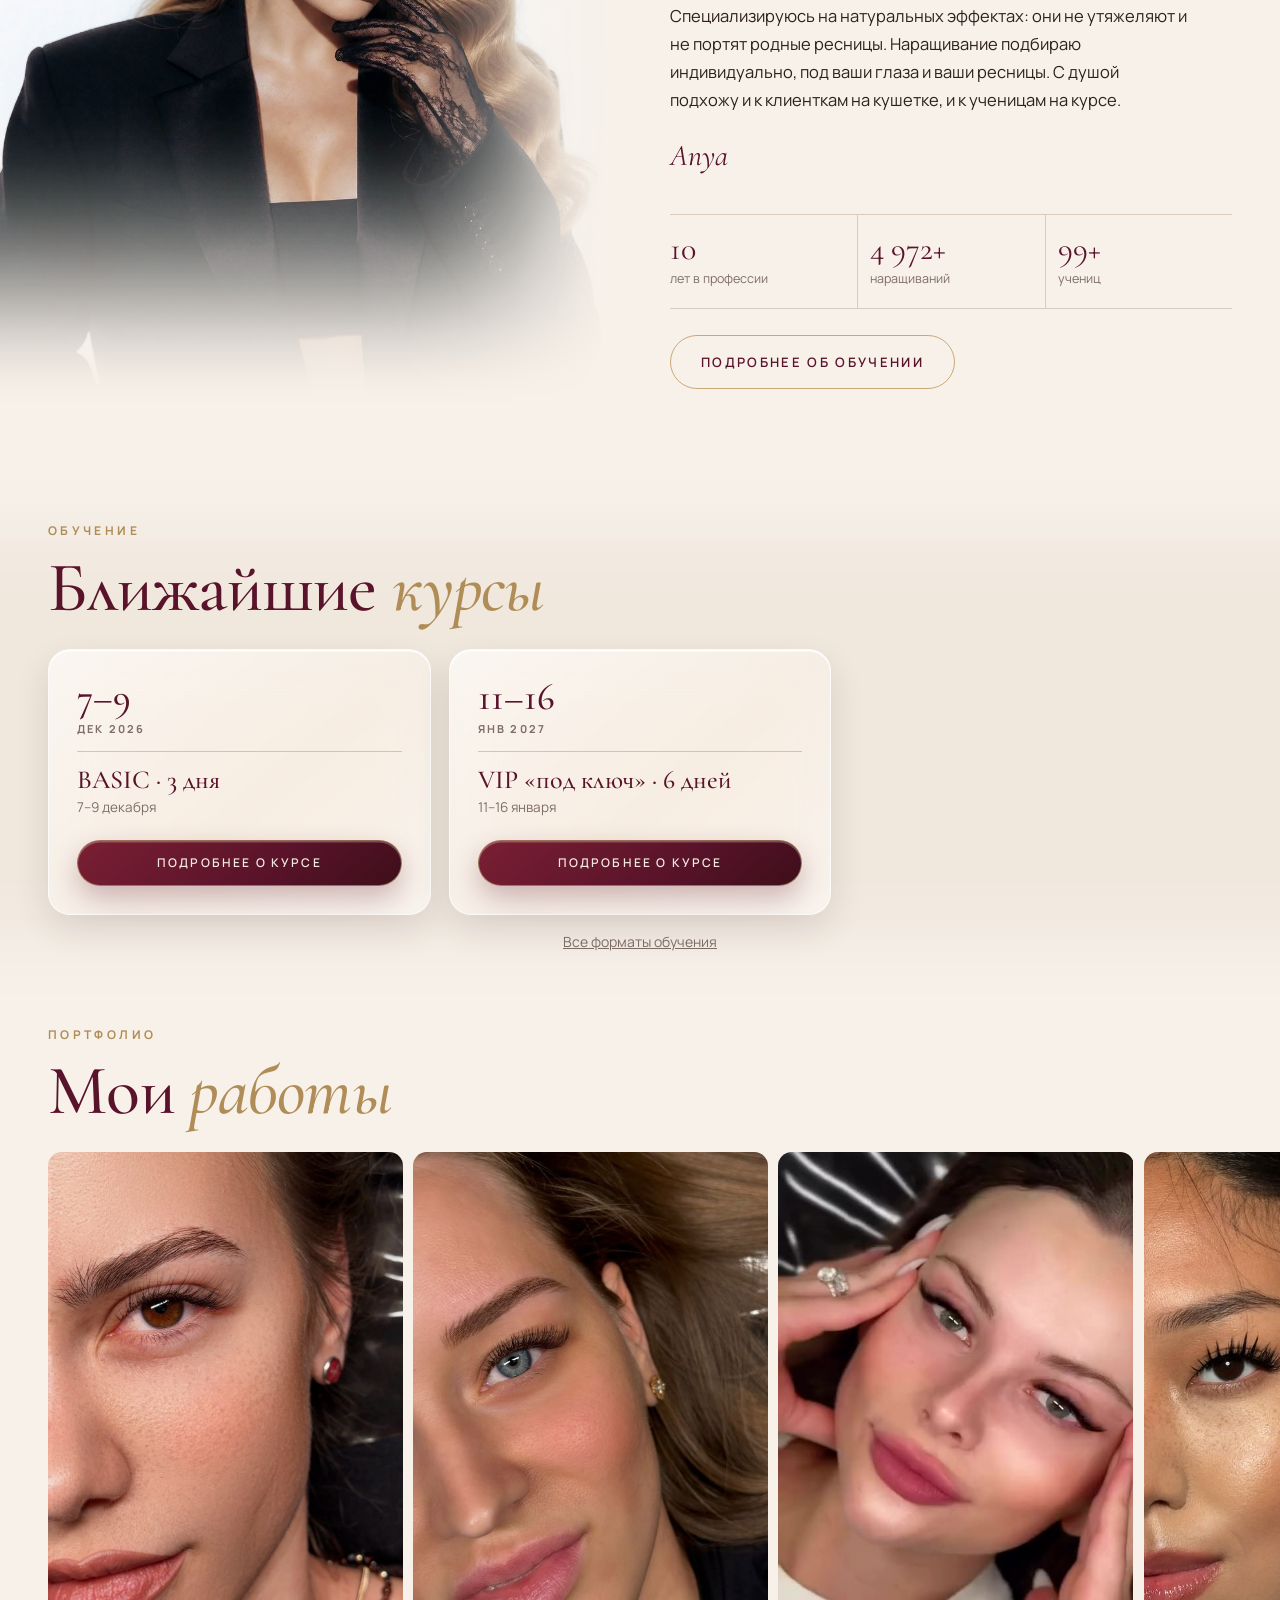
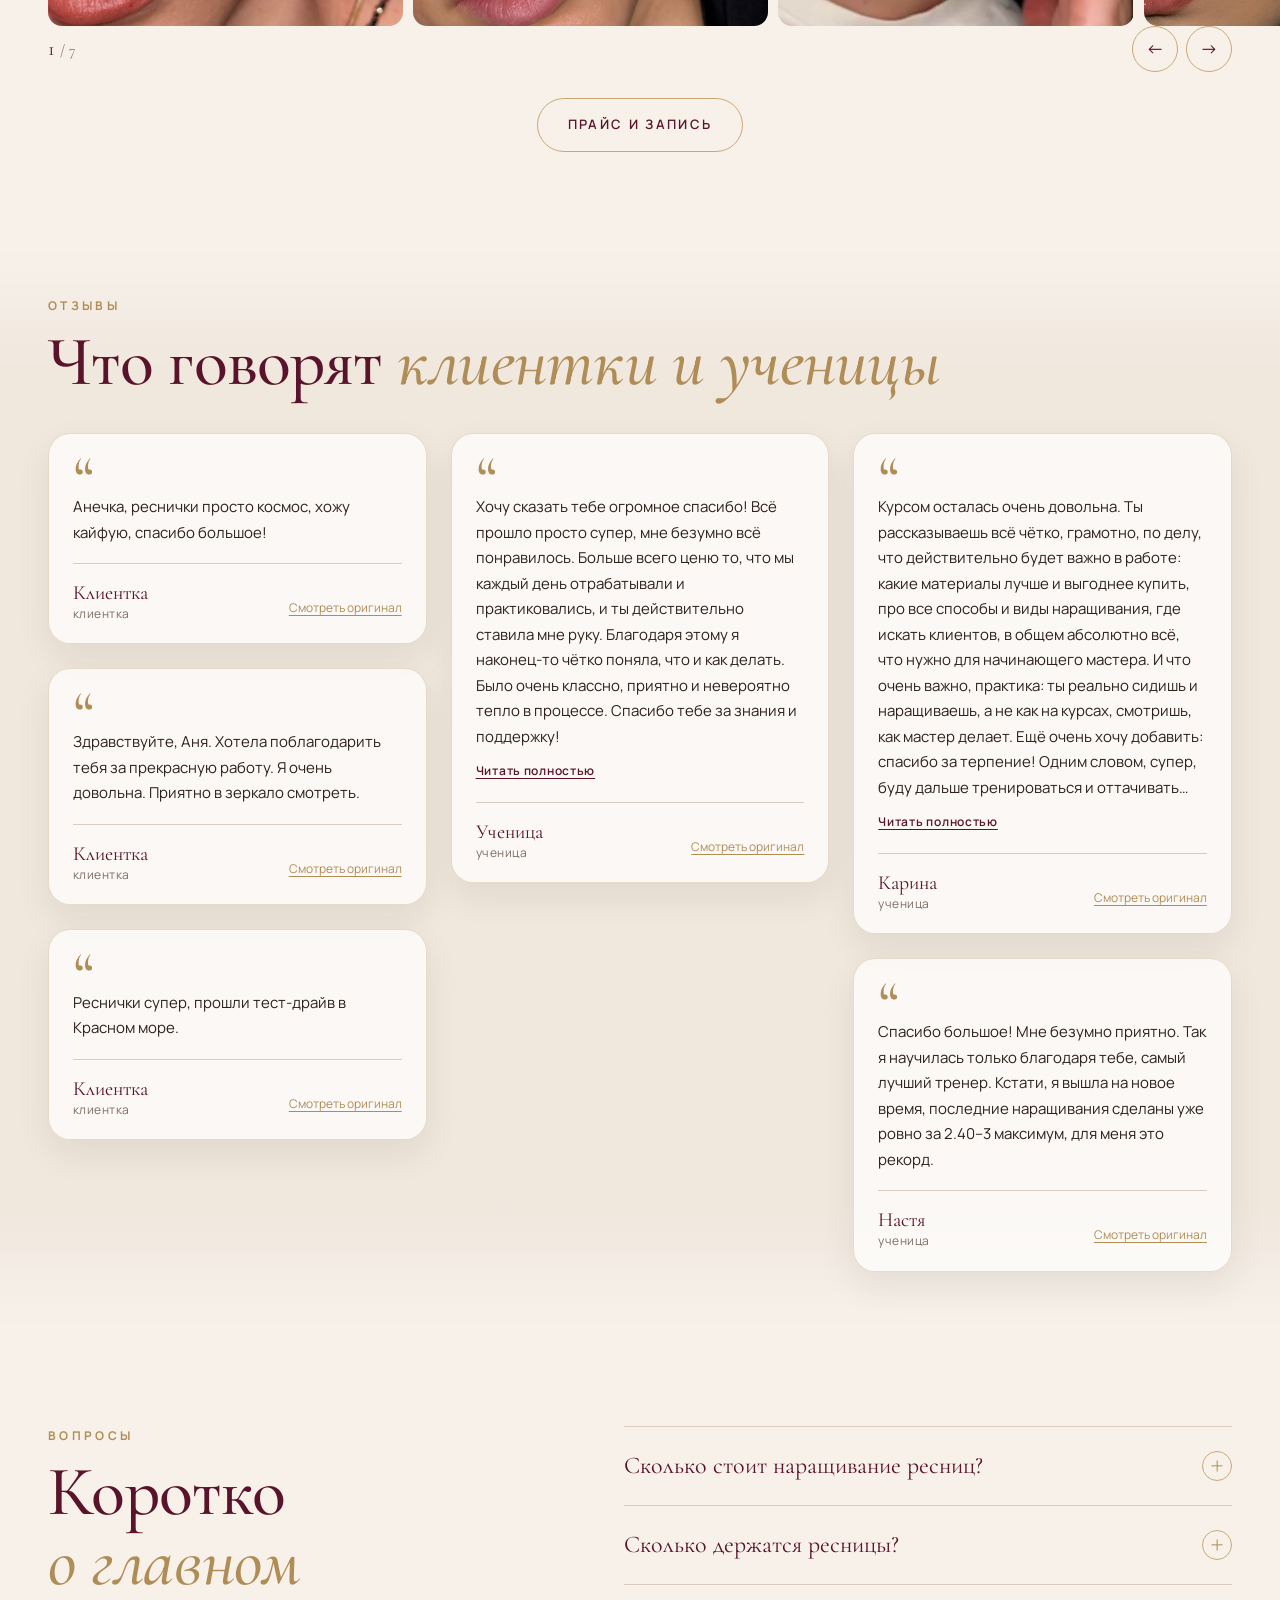
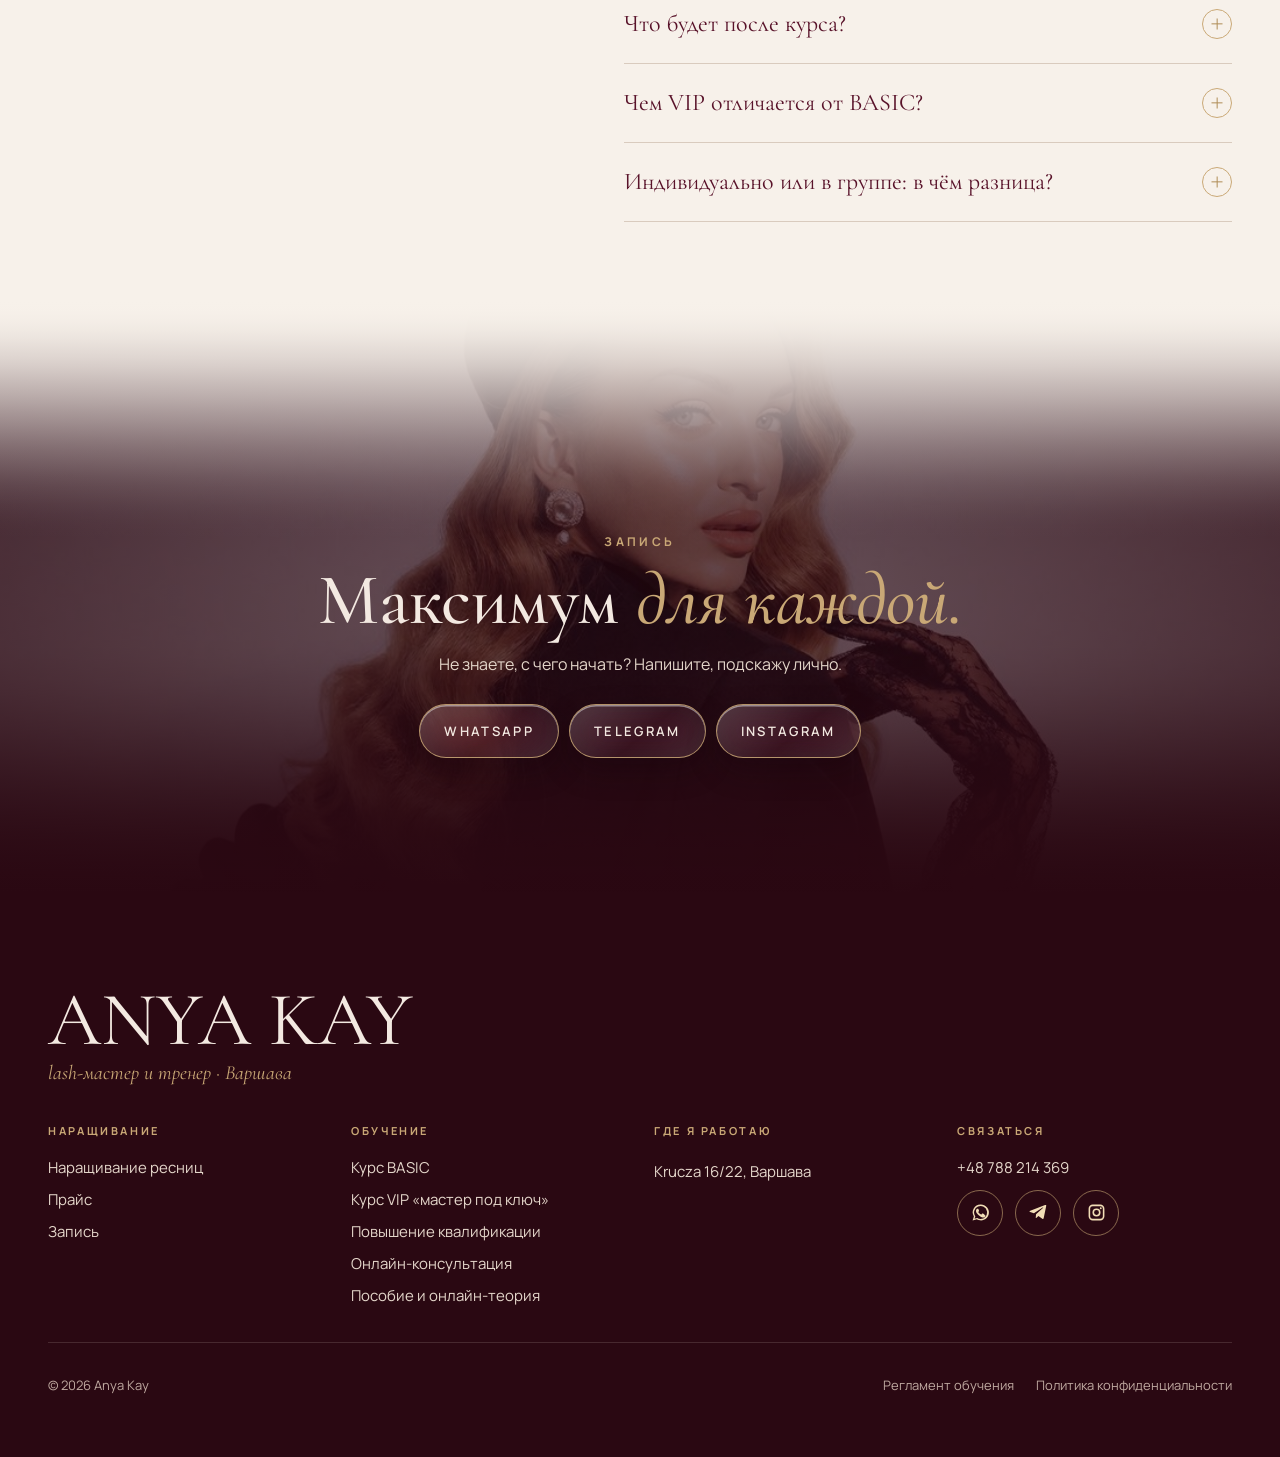
==== commit 44062488: "Обновить версию app.js, чтобы браузеры не показывали старые даты Co-Authored-By: Claude Opus 5.5 <no" ====
--- a/index.html
+++ b/index.html
@@ -22,7 +22,7 @@
 <link rel="preconnect" href="https://fonts.googleapis.com">
 <link rel="preconnect" href="https://fonts.gstatic.com" crossorigin>
 <link href="https://fonts.googleapis.com/css2?family=Cormorant+Garamond:ital,wght@0,400;0,500;0,600;1,400;1,500&family=Manrope:wght@400;500;600;700&display=swap" rel="stylesheet">
-<link rel="stylesheet" href="/style.css?v=53">
+<link rel="stylesheet" href="/style.css?v=54">
 <link rel="preload" href="/img/hero.jpg" as="image">
 <script type="application/ld+json">{"@context": "https://schema.org", "@graph": [{"@type": "BeautySalon", "@id": "https://anyakay.pl/#business", "name": "Anya Kay", "url": "https://anyakay.pl/", "image": "https://anyakay.pl/img/hero.jpg", "logo": "https://anyakay.pl/img/avatar.jpg", "telephone": "+48788214369", "address": {"@type": "PostalAddress", "streetAddress": "Krucza 16/22", "addressLocality": "Warszawa", "addressCountry": "PL"}, "priceRange": "200–4500 zł", "description": "Наращивание ресниц и обучение lash-мастеров в Варшаве.", "sameAs": ["https://www.instagram.com/anya.key_/", "https://t.me/AnyaKayClientBot"], "areaServed": "Warszawa", "founder": {"@type": "Person", "name": "Anya Kay", "jobTitle": "Lash-мастер и преподаватель"}}, {"@type": "FAQPage", "mainEntity": [{"@type": "Question", "name": "Сколько стоит наращивание ресниц?", "acceptedAnswer": {"@type": "Answer", "text": "1D–4D — 200 zł\n5D — 230 zł\nИзгибы L / M — +20 zł\nСнятие ресниц другого мастера с последующим наращиванием — +30 zł\nКоррекция — на 20 zł меньше основной цены\n\nС 1 декабря 2026 цены на наращивание повышаются на 20 zł: 1D–4D будет 220 zł, 5D 250 zł. Запишитесь в ноябре по текущей цене."}}, {"@type": "Question", "name": "Сколько держатся ресницы?", "acceptedAnswer": {"@type": "Answer", "text": "Носка 3–5 недель. Техника рассчитана на комфортное и аккуратное отрастание."}}, {"@type": "Question", "name": "Что будет после курса?", "acceptedAnswer": {"@type": "Answer", "text": "Я всегда на связи. Не знаете, что нарастить конкретной клиентке, или что-то не получается в работе? Пишете мне, и я объясню, как сделать правильно. Вы не остаётесь одна: я рядом и поддержу даже в трудную минуту."}}, {"@type": "Question", "name": "Чем VIP отличается от BASIC?", "acceptedAnswer": {"@type": "Answer", "text": "VIP включает всё из BASIC и в два раза больше практики: 6 дней и 6 моделей вместо 3, отработку L- и M-изгибов, эффекты лисичка, кукла, белка и стрелки, мокрый эффект или Ким на выбор, стартовый набор материалов и кубок VIP-мастера."}}, {"@type": "Question", "name": "Индивидуально или в группе: в чём разница?", "acceptedAnswer": {"@type": "Answer", "text": "Программа одинаковая. Индивидуально вы учитесь одна, и всё внимание только вам. В группе вас двое, а цена ниже: BASIC 2000 zł вместо 3000 zł, VIP 3000 zł вместо 4500 zł с человека."}}]}]}</script>
 </head>
@@ -106,6 +106,6 @@
   <form class="inp" id="chat-f"><input id="chat-i" placeholder="Или напишите свой вопрос…" autocomplete="off" aria-label="Ваш вопрос"><button aria-label="Отправить">↑</button></form>
 </div>
 <div class="lbx" id="lbx" role="dialog" aria-label="Фото"><button class="x" aria-label="Закрыть">×</button><button class="nv pv" aria-label="Назад">‹</button><div class="m"></div><button class="nv nx" aria-label="Дальше">›</button><div class="c"></div></div>
-<script src="/app.js?v=53" defer></script>
+<script src="/app.js?v=54" defer></script>
 </body>
 </html>
